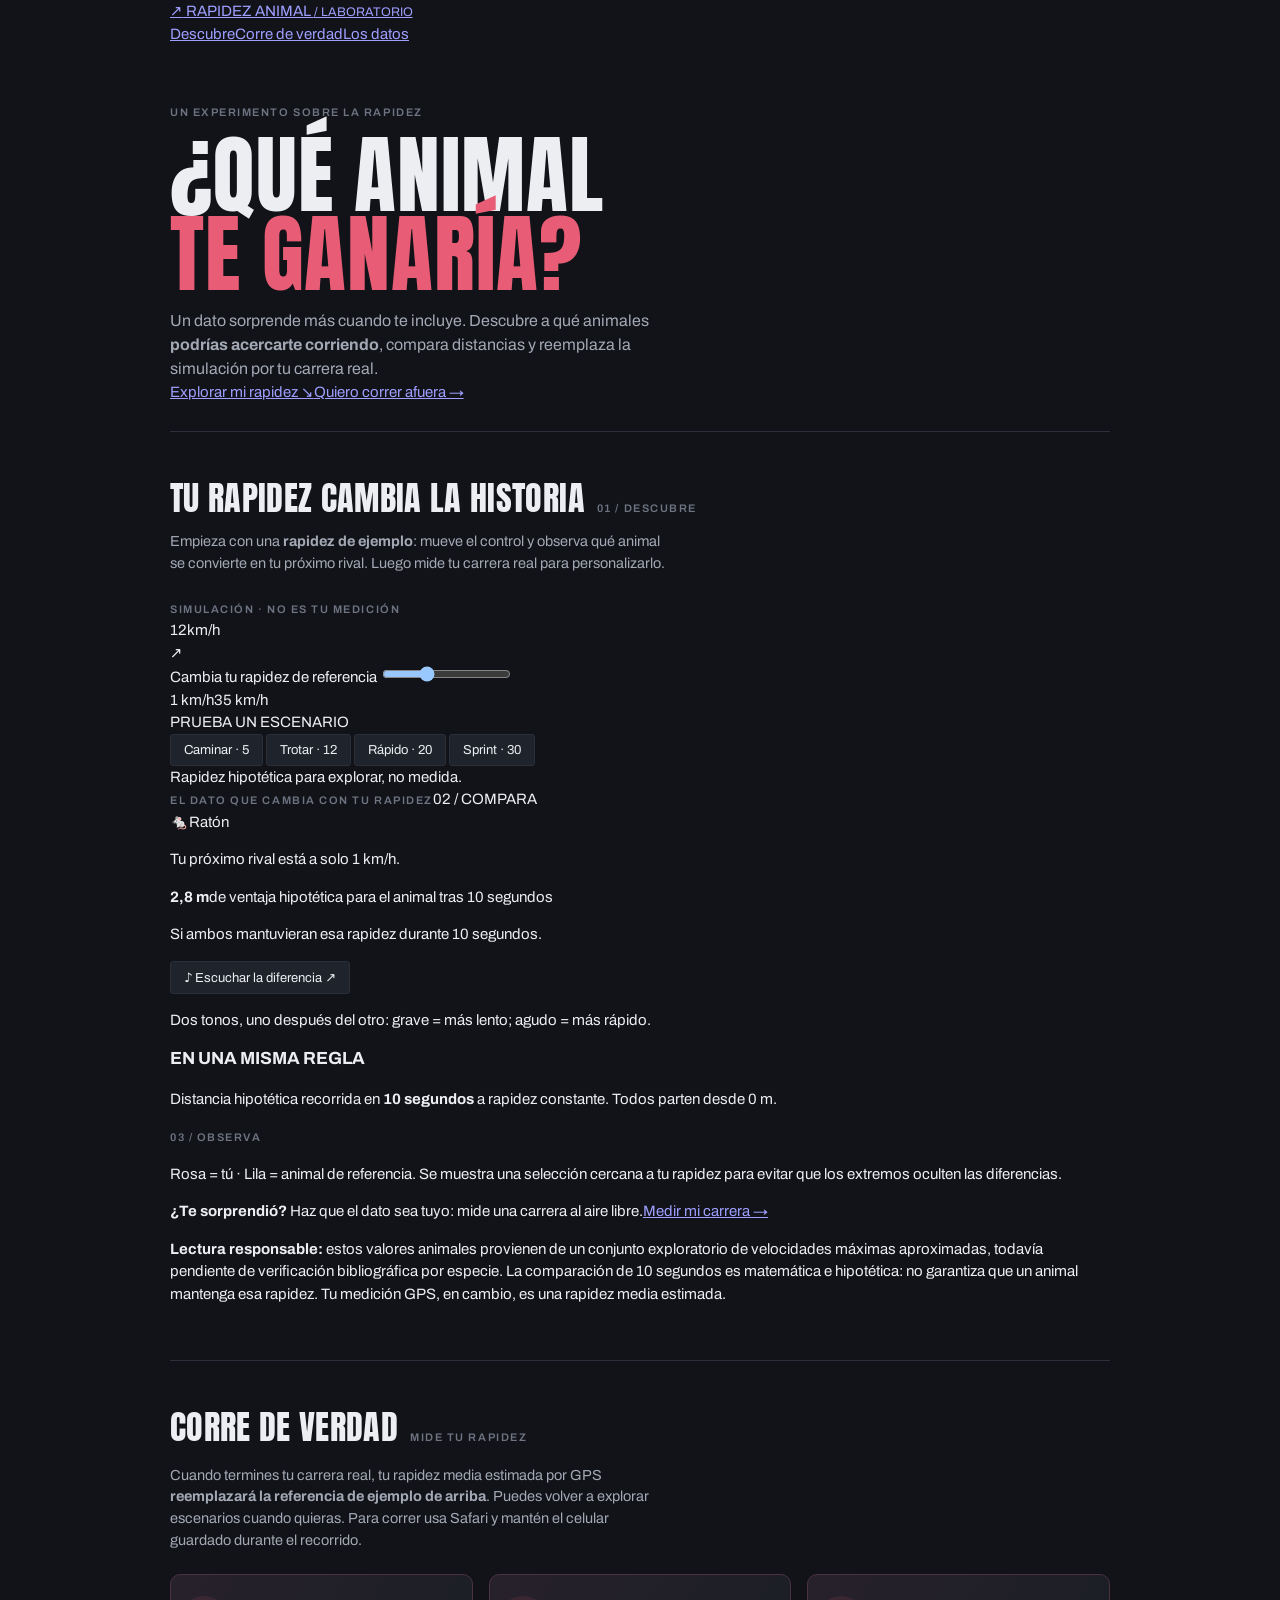
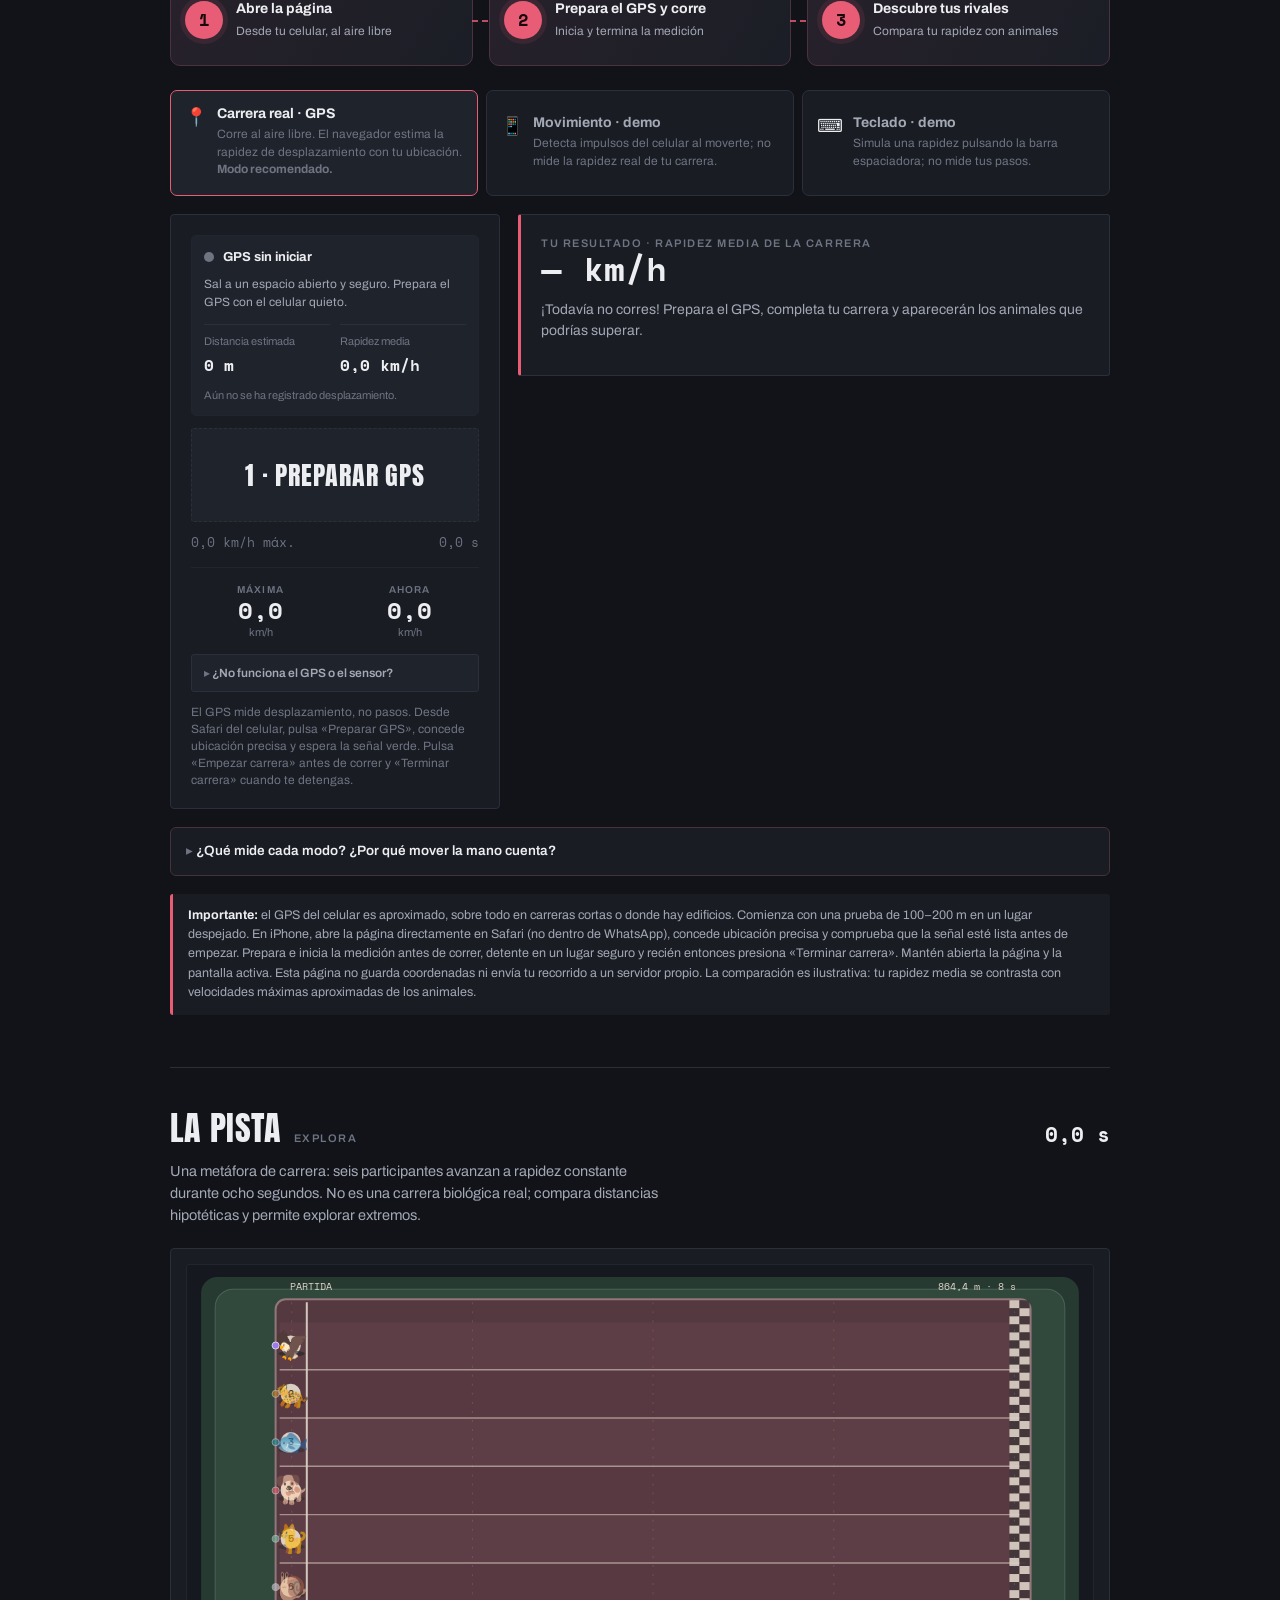
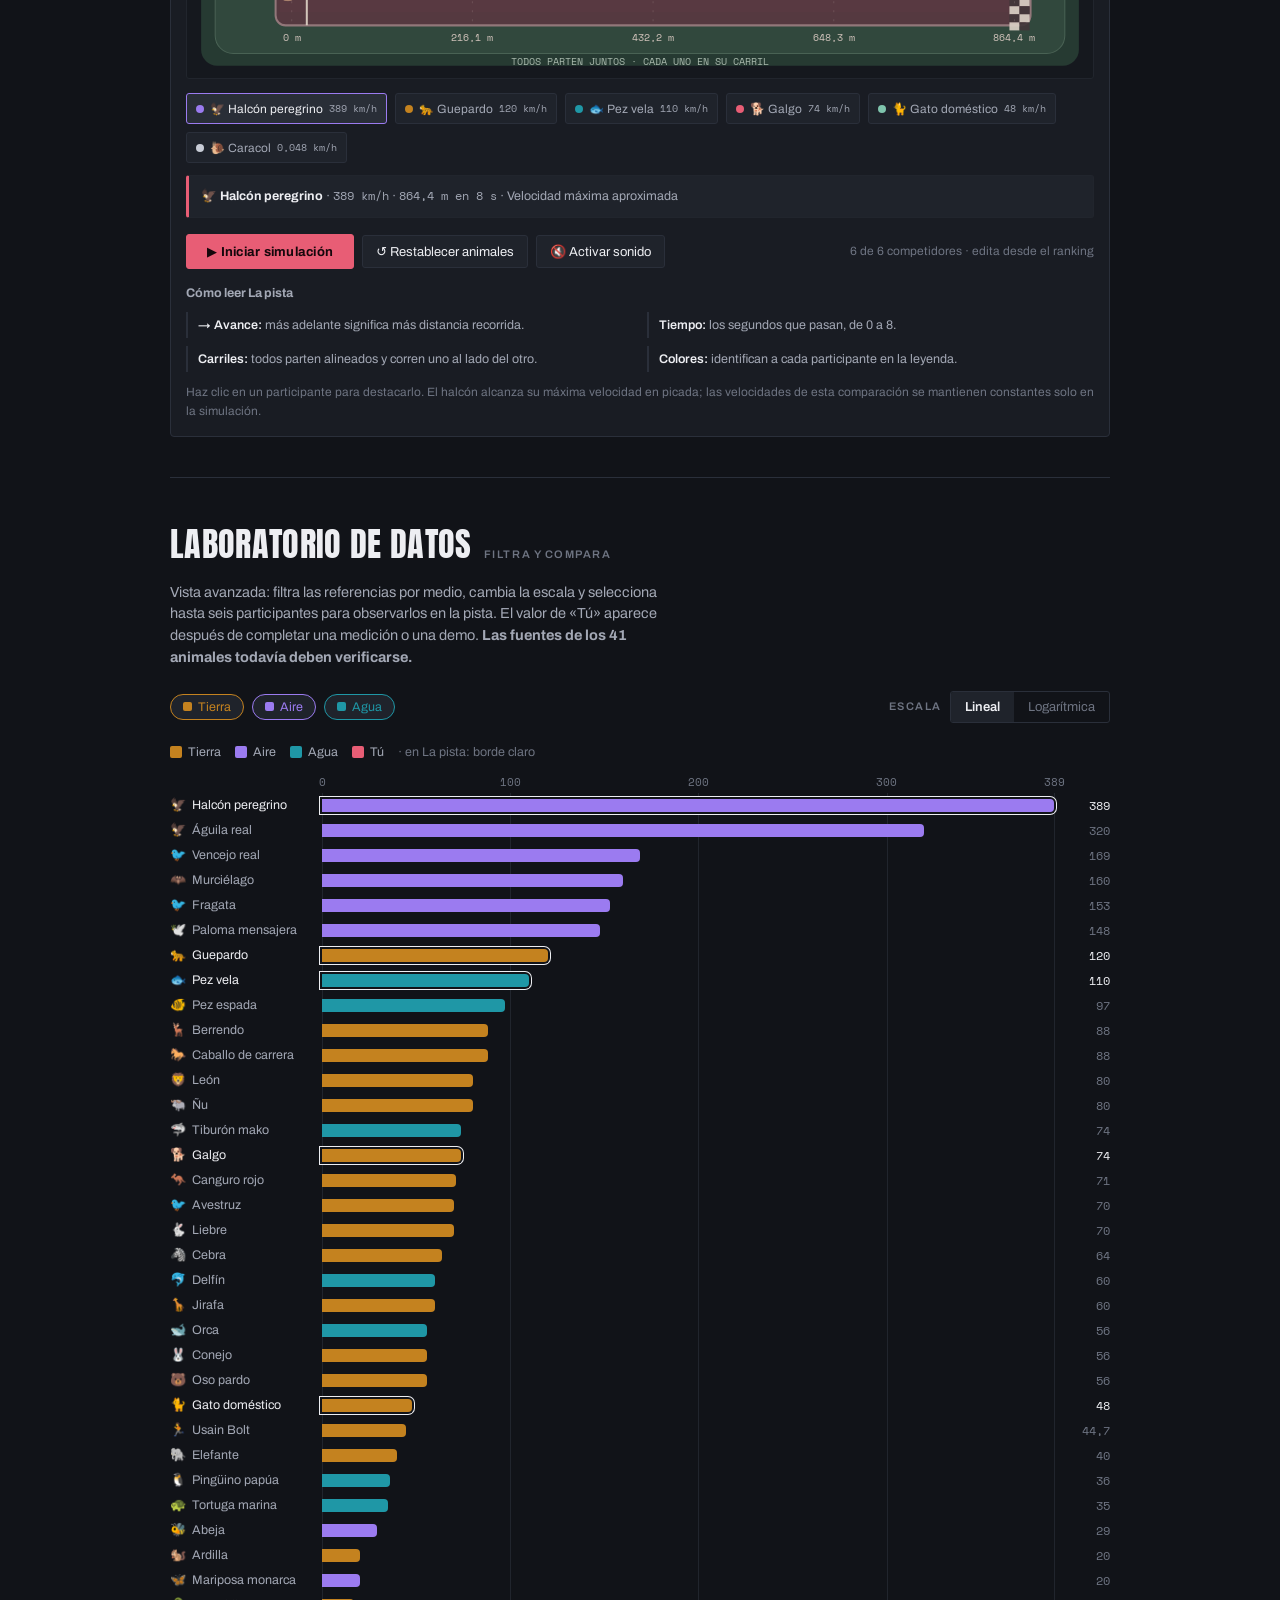
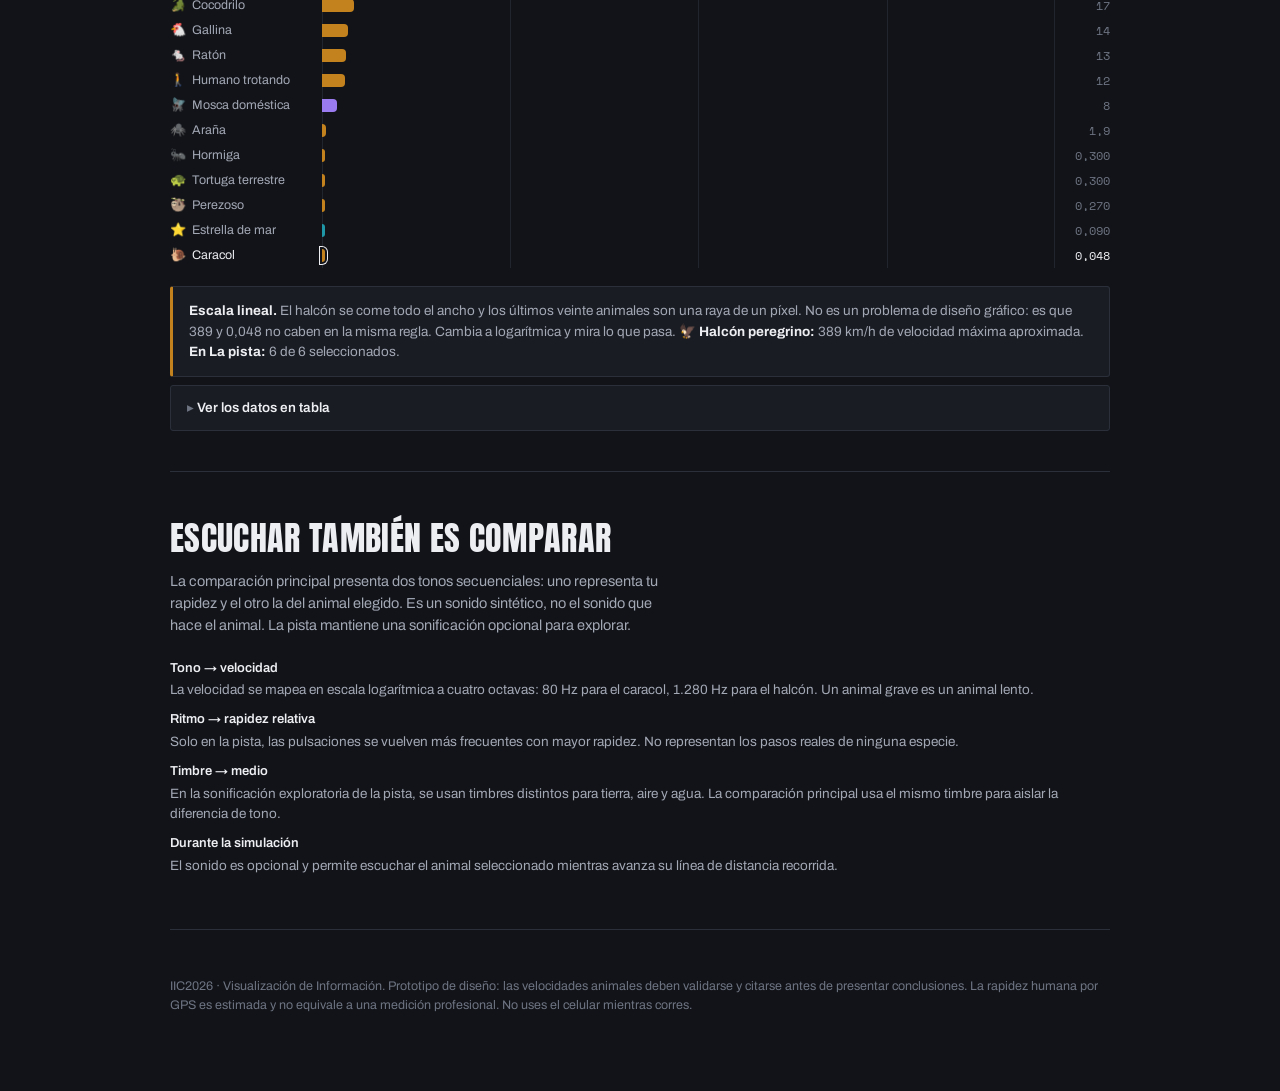
==== index.html @ 1cb49082 "Update greeting from 'Hello' to 'Goodbye'" ====
<!DOCTYPE html>

<html lang="es">
<head>
<meta charset="utf-8"/>
<meta content="width=device-width, initial-scale=1, viewport-fit=cover" name="viewport"/>
<title>¿A quién podrías superar? · Carrera animal</title>
<link href="https://fonts.googleapis.com" rel="preconnect"/>
<link crossorigin="" href="https://fonts.gstatic.com" rel="preconnect"/>
<link href="https://fonts.googleapis.com/css2?family=Anton&amp;family=Archivo:wght@400;500;600;700&amp;family=Space+Mono:wght@400;700&amp;display=swap" rel="stylesheet"/>
<link href="css/styles.css?v=3-20261013" rel="stylesheet"/>
</head>
<body>
<div class="wrap">
<nav aria-label="Navegación principal" class="top-nav">
<a class="brand" href="#inicio"><span aria-hidden="true">↗</span> RAPIDEZ ANIMAL <small>/ LABORATORIO</small></a>
<div class="top-links"><a href="#descubre">Descubre</a><a href="#carrera">Corre de verdad</a><a href="#datos">Los datos</a></div>
</nav>
<header class="hero" id="inicio">
<p class="eyebrow hero-kicker"><span aria-hidden="true" class="pulse-dot"></span> UN EXPERIMENTO SOBRE LA RAPIDEZ</p>
<h1 class="display">¿QUÉ ANIMAL<br/><em>TE GANARÍA?</em></h1>
<p class="lead">Un dato sorprende más cuando te incluye. Descubre a qué animales <strong>podrías acercarte corriendo</strong>, compara distancias y reemplaza la simulación por tu carrera real.</p>
<div class="hero-actions"><a class="hero-btn" href="#descubre">Explorar mi rapidez <span aria-hidden="true">↘</span></a><a class="hero-link" href="#carrera">Quiero correr afuera →</a></div>
</header>
<section aria-labelledby="discovery-title" class="discovery" id="descubre">
<div class="sec-head discovery-title-row"><h2 class="display" id="discovery-title">TU RAPIDEZ CAMBIA LA HISTORIA</h2><span class="eyebrow">01 / Descubre</span></div>
<p class="sec-note">Empieza con una <strong>rapidez de ejemplo</strong>: mueve el control y observa qué animal se convierte en tu próximo rival. Luego mide tu carrera real para personalizarlo.</p>
<div class="discovery-shell">
<div class="discovery-control">
<div class="speed-heading"><div><span class="eyebrow" id="speed-source">SIMULACIÓN · NO ES TU MEDICIÓN</span><div class="speed-value"><span id="explore-speed">12</span><span class="speed-unit">km/h</span></div></div><span aria-hidden="true" class="speed-symbol">↗</span></div>
<label class="control-caption" for="explore-slider">Cambia tu rapidez de referencia</label>
<input aria-describedby="slider-legend" id="explore-slider" max="35" min="1" step="0.5" type="range" value="12"/>
<div class="speed-range" id="slider-legend"><span>1 km/h</span><span>35 km/h</span></div>
<div class="preset-heading">PRUEBA UN ESCENARIO</div>
<div aria-label="Escenarios de rapidez" class="speed-presets" id="speed-presets">
<button data-speed="5" type="button">Caminar · 5</button>
<button aria-pressed="true" data-speed="12" type="button">Trotar · 12</button>
<button data-speed="20" type="button">Rápido · 20</button>
<button data-speed="30" type="button">Sprint · 30</button>
</div>
<div class="speed-context"><span class="marker-sim"></span><span id="speed-context-text">Rapidez hipotética para explorar, no medida.</span></div>
</div>
<div aria-atomic="true" aria-live="polite" class="insight">
<div class="insight-top"><span class="eyebrow">EL DATO QUE CAMBIA CON TU RAPIDEZ</span><span class="insight-no">02 / COMPARA</span></div>
<div class="insight-animal"><span aria-hidden="true" id="rival-emoji">🐁</span><span id="rival-name">Ratón</span></div>
<p class="insight-claim" id="rival-claim">Tu próximo rival está a solo 1 km/h.</p>
<div class="gap-stat"><strong id="rival-gap">2,8 m</strong><span id="gap-description">de ventaja hipotética para el animal tras 10 segundos</span></div>
<p class="insight-context" id="rival-context">Si ambos mantuvieran esa rapidez durante 10 segundos.</p>
<button aria-label="Escuchar comparación entre tu rapidez y el animal seleccionado" class="compare-sound" id="compare-sound" type="button"><span aria-hidden="true">♪</span> Escuchar la diferencia <span aria-hidden="true" class="compare-arrow">↗</span></button>
<p class="sound-caption" id="sound-caption" role="status">Dos tonos, uno después del otro: grave = más lento; agudo = más rápido.</p>
</div>
</div>
<div aria-labelledby="distance-title" class="distance-viz">
<div class="distance-viz-head"><div><h3 id="distance-title">EN UNA MISMA REGLA</h3><p>Distancia hipotética recorrida en <strong>10 segundos</strong> a rapidez constante. Todos parten desde 0 m.</p></div><span class="eyebrow">03 / OBSERVA</span></div>
<div aria-hidden="true" class="distance-axis" id="distance-axis"></div>
<div aria-label="Barras horizontales de distancias hipotéticas durante diez segundos para ti y animales de rapidez cercana" class="distance-rows" id="distance-rows" role="img"></div>
<p class="distance-note"><span aria-hidden="true" class="note-dot"></span> Rosa = tú · Lila = animal de referencia. Se muestra una selección cercana a tu rapidez para evitar que los extremos oculten las diferencias.</p>
</div>
<div class="discovery-foot"><span><strong>¿Te sorprendió?</strong> Haz que el dato sea tuyo: mide una carrera al aire libre.</span><a class="mini-cta" href="#carrera">Medir mi carrera →</a></div>
<p class="dataset-alert"><strong>Lectura responsable:</strong> estos valores animales provienen de un conjunto exploratorio de velocidades máximas aproximadas, todavía pendiente de verificación bibliográfica por especie. La comparación de 10 segundos es matemática e hipotética: no garantiza que un animal mantenga esa rapidez. Tu medición GPS, en cambio, es una rapidez media estimada.</p>
</section>

<section class="run-section" id="carrera">
<div class="sec-head"><h2 class="display">Corre de verdad</h2><p class="eyebrow">Mide tu rapidez</p></div>
<p class="sec-note">Cuando termines tu carrera real, tu rapidez media estimada por GPS <strong>reemplazará la referencia de ejemplo de arriba</strong>. Puedes volver a explorar escenarios cuando quieras. Para correr usa Safari y mantén el celular guardado durante el recorrido.</p>
<div aria-label="Cómo participar" class="race-steps">
<div class="race-step"><span class="race-step-n">1</span><div><strong>Abre la página</strong><small>Desde tu celular, al aire libre</small></div></div>
<div class="race-step"><span class="race-step-n">2</span><div><strong>Prepara el GPS y corre</strong><small>Inicia y termina la medición</small></div></div>
<div class="race-step"><span class="race-step-n">3</span><div><strong>Descubre tus rivales</strong><small>Compara tu rapidez con animales</small></div></div>
</div>
<div class="modes" id="modes">
<button aria-pressed="true" class="mode" data-mode="gps">
<span class="mi">📍</span><span class="mt">Carrera real · GPS</span>
<span class="md">Corre al aire libre. El navegador estima la rapidez de desplazamiento con tu ubicación. <b>Modo recomendado.</b></span>
</button>
<button aria-pressed="false" class="mode" data-mode="motion">
<span class="mi">📱</span><span class="mt">Movimiento · demo</span>
<span class="md">Detecta impulsos del celular al moverte; no mide la rapidez real de tu carrera.</span>
</button>
<button aria-pressed="false" class="mode" data-mode="tap">
<span class="mi">⌨️</span><span class="mt">Teclado · demo</span>
<span class="md">Simula una rapidez pulsando la barra espaciadora; no mide tus pasos.</span>
</button>
</div>
<div class="duel">
<div class="tapbox">
<div class="gps-panel" id="gpsPanel">
<p class="gps-tag"><span class="gps-light" id="gpsLight"></span><strong id="gpsSignal">GPS sin iniciar</strong></p>
<p class="gps-guidance" id="gpsHint">En un lugar abierto y seguro, prepara la señal antes de empezar a correr.</p>
<div class="gps-metrics">
<div><span>Distancia estimada</span><strong class="mono" id="gpsDistance">0 m</strong></div>
<div><span>Rapidez media</span><strong class="mono" id="gpsAverage">0,0 km/h</strong></div>
</div>
<p class="gps-count" id="gpsCount">Lecturas válidas: 0 · Aún no se ha registrado desplazamiento.</p>
<button class="gps-cancel" hidden="" id="gpsCancel" type="button">Cancelar preparación</button>
</div>
<button class="tapbtn" id="tap">Preparar GPS</button>
<div class="tapmeta"><span id="tapCount">— pasos</span><span id="tapTime">10,0 s</span></div>
<div class="live-read" id="liveRead">
<div><span class="lk" id="lkA">Cadencia</span><span class="lv mono" id="lvA">0,0</span><span class="lu" id="luA">pasos/s</span></div>
<div><span class="lk" id="lkB">Ahora</span><span class="lv mono" id="lvB">0,0</span><span class="lu" id="luB">km/h</span></div>
</div>
<label class="stride" for="stride" id="strideWrap">
<span>Zancada supuesta: <b class="mono" id="strideVal">0,90</b> m</span>
<input id="stride" max="2.6" min="0.4" step="0.05" type="range" value="0.9"/>
</label>
<details class="diag"><summary>¿No funciona el GPS o el sensor?</summary>
<div class="body">
<button id="diagRun" style="width:100%">Revisar este aparato</button>
<ul id="diagList"></ul>
<div class="fix" hidden="" id="diagFix"></div>
</div>
</details>
<p aria-live="polite" class="status" id="status" role="status">Para tu carrera real usa el GPS desde un celular al aire libre.</p>
</div>
<div class="verdict" id="verdict">
<div class="eyebrow">Tu resultado · rapidez media de la carrera</div>
<div class="big" id="myspeed">— km/h</div>
<p class="beat" id="beatmsg">¡Todavía no corres! Prepara el GPS, completa tu carrera y aparecerán los animales que podrías superar.</p>
<div class="result-rival" hidden="" id="result-rival"></div>
<ul id="beatlist"></ul>
</div>
</div>
<details class="mode-explainer">
<summary>¿Qué mide cada modo? ¿Por qué mover la mano cuenta?</summary>
<div class="mode-explainer-body">
<p><b>📍 Carrera real · GPS:</b> estima la distancia recorrida mediante la ubicación del celular y calcula tu rapidez media. No cuenta pasos.</p>
<p><b>📱 Movimiento · demo:</b> el acelerómetro detecta impulsos o sacudidas. Al mover la mano puede contar un movimiento aunque no hayas dado un paso. Multiplica movimientos por segundo × una zancada <em>supuesta</em> × 3,6. Es una simulación, no tu velocidad real.</p>
<p><b>⌨️ Teclado · demo:</b> cuenta pulsaciones para simular el funcionamiento desde el computador.</p>
</div>
</details>
<p class="race-disclaimer"><strong>Importante:</strong> el GPS del celular es aproximado, sobre todo en carreras cortas o donde hay edificios. Comienza con una prueba de 100–200 m en un lugar despejado. En iPhone, abre la página directamente en Safari (no dentro de WhatsApp), concede ubicación precisa y comprueba que la señal esté lista antes de empezar. Prepara e inicia la medición antes de correr, detente en un lugar seguro y recién entonces presiona «Terminar carrera». Mantén abierta la página y la pantalla activa. Esta página no guarda coordenadas ni envía tu recorrido a un servidor propio. La comparación es ilustrativa: tu rapidez media se contrasta con velocidades máximas aproximadas de los animales.</p>
</section><section aria-labelledby="intro-title" class="intro-section" id="pista">
<div class="sec-head"><h2 class="display" id="intro-title">La pista</h2><span class="eyebrow">Explora</span><span class="intro-time mono" id="intro-time">0,0 s</span></div>
<p class="sec-note">Una metáfora de carrera: seis participantes avanzan a rapidez constante durante ocho segundos. No es una carrera biológica real; compara distancias hipotéticas y permite explorar extremos.</p>
<div class="intro-viz">
<div class="intro-chart-shell">
<svg aria-label="Pista de atletismo interactiva con hasta seis competidores corriendo en carriles paralelos durante ocho segundos" id="intro-svg" role="img" viewbox="0 0 900 410"></svg>
</div>
<div aria-label="Competidores representados" class="intro-legend" id="intro-legend"></div>
<div aria-live="polite" class="intro-selected" id="intro-selected"></div>
<div class="controls intro-actions">
<button class="btn-go" id="intro-replay">▶ Iniciar simulación</button>
<button id="intro-reset">↺ Restablecer animales</button>
<button aria-pressed="false" id="intro-sound">🔇 Activar sonido</button>
<span class="intro-status" id="intro-status" role="status">6 de 6 competidores</span>
</div>
<div aria-live="polite" class="intro-winner" hidden="" id="intro-winner"></div>
<div class="intro-explain">
<strong>Cómo leer La pista</strong>
<div class="intro-key"><span><b>→ Avance:</b> más adelante significa más distancia recorrida.</span><span><b>Tiempo:</b> los segundos que pasan, de 0 a 8.</span><span><b>Carriles:</b> todos parten alineados y corren uno al lado del otro.</span><span><b>Colores:</b> identifican a cada participante en la leyenda.</span></div>
<p>Haz clic en un participante para destacarlo. El halcón alcanza su máxima velocidad en picada; las velocidades de esta comparación se mantienen constantes solo en la simulación.</p>
</div>
</div>
</section>
<section class="ranking-section" id="datos">
<div class="sec-head"><h2 class="display">Laboratorio de datos</h2><p class="eyebrow">Filtra y compara</p></div>
<p class="sec-note">Vista avanzada: filtra las referencias por medio, cambia la escala y selecciona hasta seis participantes para observarlos en la pista. El valor de «Tú» aparece después de completar una medición o una demo. <strong>Las fuentes de los 41 animales todavía deben verificarse.</strong></p>
<div class="controls" id="filters">
<button aria-pressed="true" class="chip" data-medio="tierra" style="color:var(--tierra)"><span class="dot"></span>Tierra</button>
<button aria-pressed="true" class="chip" data-medio="aire" style="color:var(--aire)"><span class="dot"></span>Aire</button>
<button aria-pressed="true" class="chip" data-medio="agua" style="color:var(--agua)"><span class="dot"></span>Agua</button>
<span class="spacer"></span>
<span class="eyebrow">Escala</span>
<div class="seg" id="scale">
<button aria-pressed="true" data-scale="lin">Lineal</button>
<button aria-pressed="false" data-scale="log">Logarítmica</button>
</div>
</div>
<div class="legend">
<span><i style="background:var(--tierra)"></i> Tierra</span>
<span><i style="background:var(--aire)"></i> Aire</span>
<span><i style="background:var(--agua)"></i> Agua</span>
<span><i style="background:var(--tu)"></i> Tú</span>
<span style="color:var(--ink-3)">· en La pista: borde claro</span>
</div>
<div class="axis" id="axis"></div>
<div class="bars" id="bars"><div class="grid" id="grid"></div></div>
<p class="empty" hidden="" id="empty">No queda ningún animal con esos filtros.</p>
<div class="callout" id="callout"><b>Escala lineal.</b> El halcón se come todo el ancho y los últimos veinte animales son una raya de un píxel. No es un problema de diseño gráfico: es que 389 y 0,048 no caben en la misma regla. Cambia a logarítmica y mira lo que pasa.</div>
<details>
<summary>Ver los datos en tabla</summary>
<div class="tablewrap">
<table>
<thead><tr><th>Animal</th><th>Medio</th><th>Clase</th><th style="text-align:right">km/h</th><th style="text-align:right">m/s</th><th style="text-align:right">m / 10 s*</th></tr></thead>
<tbody id="tbody"></tbody>
</table>
</div>
</details>
</section>
<section>
<div class="sec-head"><h2 class="display">Escuchar también es comparar</h2></div>
<p class="sec-note">La comparación principal presenta dos tonos secuenciales: uno representa tu rapidez y el otro la del animal elegido. Es un sonido sintético, no el sonido que hace el animal. La pista mantiene una sonificación opcional para explorar.</p>
<dl class="map">
<dt>Tono → velocidad</dt>
<dd>La velocidad se mapea en escala logarítmica a cuatro octavas: 80 Hz para el caracol, 1.280 Hz para el halcón. Un animal grave es un animal lento.</dd>
<dt>Ritmo → rapidez relativa</dt>
<dd>Solo en la pista, las pulsaciones se vuelven más frecuentes con mayor rapidez. No representan los pasos reales de ninguna especie.</dd>
<dt>Timbre → medio</dt>
<dd>En la sonificación exploratoria de la pista, se usan timbres distintos para tierra, aire y agua. La comparación principal usa el mismo timbre para aislar la diferencia de tono.</dd>
<dt>Durante la simulación</dt>
<dd>El sonido es opcional y permite escuchar el animal seleccionado mientras avanza su línea de distancia recorrida.</dd>
</dl>
</section><footer>
<p>IIC2026 · Visualización de Información. Prototipo de diseño: las velocidades animales deben validarse y citarse antes de presentar conclusiones. La rapidez humana por GPS es estimada y no equivale a una medición profesional. No uses el celular mientras corres.</p>
</footer>
</div>
<script defer="" src="js/velocidad.js?v=3-20261013"></script>
</body>
</html>
---- css/styles.css ----
:root{
    --ground:#111318;
    --surface:#191c23;
    --surface-2:#1f232b;
    --line:#2a2f3a;
    --line-soft:#21252d;
    --ink:#edeef2;
    --ink-2:#a3a8b5;
    --ink-3:#6e7482;
    --tierra:#c4821f;
    --aire:#9b7bf0;
    --agua:#1f97a6;
    --tu:#e85d75;
    --track:#15181e;
    color-scheme:dark;
  }
  *{box-sizing:border-box}
  body{
    margin:0;
    background:var(--ground);
    color:var(--ink);
    font-family:"Archivo",system-ui,-apple-system,"Segoe UI",sans-serif;
    font-size:15px;
    line-height:1.5;
    -webkit-font-smoothing:antialiased;
  }
  .wrap{max-width:980px;margin:0 auto;padding-inline:20px;padding-block:0 64px}
  h1,h2,h3{margin:0;text-wrap:balance}
  .display{font-family:"Anton",Impact,"Arial Narrow",sans-serif;font-weight:400;letter-spacing:.01em;text-transform:uppercase}
  .mono{font-family:"Space Mono",ui-monospace,Menlo,monospace;font-variant-numeric:tabular-nums}
  .eyebrow{font-size:11px;letter-spacing:.14em;text-transform:uppercase;color:var(--ink-3);font-weight:600}

  /* ---------- hero ---------- */
  .hero{padding-block:48px 28px;border-bottom:1px solid var(--line)}
  .hero h1{font-size:clamp(42px,9vw,86px);line-height:.92;margin-block:14px 0}
  .hero h1 em{font-style:normal;color:var(--tu)}
  .lead{color:var(--ink-2);max-width:56ch;margin-block:16px 0;font-size:16px}
  .stats{display:flex;flex-wrap:wrap;gap:10px;margin-top:26px}
  .stat{flex:1 1 150px;background:var(--surface);border:1px solid var(--line-soft);border-radius:3px;padding:12px 14px}
  .stat .k{font-size:10px;letter-spacing:.12em;text-transform:uppercase;color:var(--ink-3);font-weight:600}
  .stat .v{font-family:"Space Mono",monospace;font-variant-numeric:tabular-nums;font-size:21px;font-weight:700;margin-top:4px;line-height:1.1}
  .stat .u{font-size:12px;color:var(--ink-2);margin-top:2px}

  section{padding-block:40px;border-bottom:1px solid var(--line)}
  section:last-of-type{border-bottom:0}
  .sec-head{display:flex;align-items:baseline;gap:12px;flex-wrap:wrap;margin-bottom:6px}
  .sec-head h2{font-size:clamp(24px,4.4vw,34px)}
  .sec-note{color:var(--ink-2);max-width:62ch;margin-block:8px 22px;font-size:14.5px}

  /* ---------- controls ---------- */
  .controls{display:flex;flex-wrap:wrap;gap:8px;align-items:center;margin-bottom:20px}
  button,select{font-family:inherit;font-size:13px;color:var(--ink);background:var(--surface-2);border:1px solid var(--line);border-radius:3px;padding:8px 13px;cursor:pointer}
  button:hover,select:hover{border-color:var(--ink-3)}
  button:focus-visible,select:focus-visible,.chip:focus-visible,.row:focus-visible{outline:2px solid var(--tu);outline-offset:2px}
  .btn-go{background:var(--tu);border-color:var(--tu);color:#15070b;font-weight:700;padding:9px 20px;letter-spacing:.02em}
  .btn-go:hover{filter:brightness(1.1)}
  .btn-go[disabled]{opacity:.45;cursor:default;filter:none}
  .chip{font-family:inherit;font-size:12.5px;background:transparent;border:1px solid var(--line);color:var(--ink-2);border-radius:99px;padding:5px 12px;cursor:pointer;display:inline-flex;align-items:center;gap:6px}
  .chip .dot{width:9px;height:9px;border-radius:2px;background:currentColor;flex:none}
  .chip[aria-pressed="true"]{color:var(--ink);border-color:currentColor;background:var(--surface-2)}
  .seg{display:inline-flex;border:1px solid var(--line);border-radius:3px;overflow:hidden}
  .seg button{border:0;border-radius:0;background:transparent;padding:8px 14px;color:var(--ink-3)}
  .seg button[aria-pressed="true"]{background:var(--surface-2);color:var(--ink);font-weight:600}
  .spacer{flex:1 1 auto}

  /* ---------- pista ---------- */
  .lanes{background:var(--track);border:1px solid var(--line-soft);border-radius:4px;padding:10px 26px 12px 12px;position:relative;overflow:hidden}
  .finish{position:absolute;top:0;bottom:0;right:7px;width:5px;background:repeating-linear-gradient(0deg,var(--ink-3) 0 6px,transparent 6px 12px);opacity:.5}
  .lane{display:grid;grid-template-columns:minmax(0,1fr);gap:2px;padding-block:7px;border-bottom:1px dashed var(--line-soft)}
  .lane:last-child{border-bottom:0}
  .lane-top{display:flex;align-items:baseline;gap:8px;font-size:12.5px;color:var(--ink-2);min-width:0}
  .lane-name{color:var(--ink);font-weight:600;white-space:nowrap;overflow:hidden;text-overflow:ellipsis}
  .lane-time{margin-left:auto;font-family:"Space Mono",monospace;font-variant-numeric:tabular-nums;font-size:12px;color:var(--ink-3);white-space:nowrap}
  .lane-track{position:relative;height:26px}
  .lane-rule{position:absolute;left:0;right:0;top:50%;height:1px;background:var(--line-soft)}
  .runner{position:absolute;top:50%;left:0;transform:translate(0,-50%);font-size:20px;line-height:1;will-change:transform;filter:drop-shadow(0 0 6px rgba(0,0,0,.6))}
  .clockbar{display:flex;align-items:baseline;gap:10px;flex-wrap:wrap;margin-top:14px}
  .clockbar .lbl{font-size:11px;letter-spacing:.12em;text-transform:uppercase;color:var(--ink-3);font-weight:600}
  .clockbar .val{font-family:"Space Mono",monospace;font-variant-numeric:tabular-nums;font-size:26px;font-weight:700}
  .hint{font-size:13px;color:var(--ink-3);margin-top:12px}

  /* ---------- tu turno ---------- */
  .duel{display:grid;grid-template-columns:1fr;gap:18px}
  @media(min-width:680px){.duel{grid-template-columns:minmax(0,260px) minmax(0,1fr);align-items:start}}
  .modes{display:grid;grid-template-columns:1fr;gap:8px;margin-bottom:18px}
  @media(min-width:680px){.modes{grid-template-columns:repeat(3,minmax(0,1fr))}}
  .mode{display:grid;grid-template-columns:auto 1fr;grid-template-rows:auto auto;gap:2px 10px;text-align:left;padding:12px 14px;background:var(--surface);border:1px solid var(--line);border-radius:3px;align-items:center}
  .mode .mi{font-size:18px;grid-row:span 2;align-self:start}
  .mode .mt{font-weight:700;font-size:14px;color:var(--ink-2)}
  .mode .md{font-size:12px;color:var(--ink-3);line-height:1.35}
  .mode[aria-pressed="true"]{border-color:var(--tu);background:var(--surface-2)}
  .mode[aria-pressed="true"] .mt{color:var(--ink)}
  .tapbox{background:var(--surface);border:1px solid var(--line);border-radius:4px;padding:18px;text-align:center}
  .live-read{display:grid;grid-template-columns:1fr 1fr;gap:10px;margin-top:14px;padding-top:14px;border-top:1px solid var(--line-soft)}
  .live-read>div{display:flex;flex-direction:column;gap:1px}
  .live-read .lk{font-size:10px;letter-spacing:.11em;text-transform:uppercase;color:var(--ink-3);font-weight:600}
  .live-read .lv{font-size:24px;font-weight:700;line-height:1.05}
  .live-read .lu{font-size:11px;color:var(--ink-3)}
  .stride{display:block;margin-top:14px;font-size:12px;color:var(--ink-3);text-align:left}
  .stride b{color:var(--ink-2)}
  .stride input{width:100%;margin-top:6px;accent-color:var(--tu)}
  .status{font-size:12px;line-height:1.4;color:var(--ink-3);margin:12px 0 0;text-align:left;min-height:1em}
  .status.warn{color:var(--tierra)}
  .diag{margin-top:14px;text-align:left;background:var(--surface-2)}
  .diag summary{font-size:12px;padding:9px 12px;font-weight:600;color:var(--ink-2)}
  .diag .body{padding:0 12px 12px}
  .diag ul{list-style:none;margin:10px 0 0;padding:0;font-size:12px}
  .diag li{display:grid;grid-template-columns:18px 1fr;gap:6px;padding-block:4px;border-top:1px solid var(--line-soft);align-items:start}
  .diag li:first-child{border-top:0}
  .diag .k{color:var(--ink-2)}
  .diag .v{color:var(--ink-3);font-family:"Space Mono",monospace;font-size:11px;display:block}
  .diag .fix{margin-top:10px;font-size:12px;line-height:1.45;color:var(--ink);background:var(--surface);border-left:2px solid var(--tu);padding:9px 11px}
  .status code{font-family:"Space Mono",monospace;font-size:11px;background:var(--surface-2);padding:1px 4px;border-radius:2px}
  .tapbtn{width:100%;padding:26px 12px;font-family:"Anton",Impact,sans-serif;font-size:26px;letter-spacing:.03em;text-transform:uppercase;background:var(--surface-2);border:1px dashed var(--line);color:var(--ink);border-radius:3px;touch-action:manipulation;user-select:none}
  .tapbtn.live{background:var(--tu);color:#15070b;border-style:solid;border-color:var(--tu)}
  .tapmeta{display:flex;justify-content:space-between;gap:10px;margin-top:12px;font-family:"Space Mono",monospace;font-variant-numeric:tabular-nums;font-size:12.5px;color:var(--ink-3)}
  .verdict{background:var(--surface);border:1px solid var(--line);border-left:3px solid var(--tu);border-radius:3px;padding:18px}
  .verdict .big{font-family:"Space Mono",monospace;font-variant-numeric:tabular-nums;font-size:34px;font-weight:700;line-height:1.05}
  .verdict .beat{margin-top:12px;font-size:14px;color:var(--ink-2)}
  .verdict ul{margin:10px 0 0;padding-left:18px;font-size:13.5px;color:var(--ink-2)}
  .verdict li{margin-block:3px}

  /* ---------- ranking ---------- */
  .legend{display:flex;flex-wrap:wrap;gap:14px;font-size:12.5px;color:var(--ink-2);margin-bottom:14px}
  .legend span{display:inline-flex;align-items:center;gap:6px}
  .legend i{width:12px;height:12px;border-radius:2px;display:inline-block}
  .axis{display:grid;position:relative;height:18px;margin-left:var(--namecol);font-size:10.5px;color:var(--ink-3);font-family:"Space Mono",monospace}
  .tick{position:absolute;top:0;transform:translateX(-50%);white-space:nowrap}
  .bars{--namecol:152px;position:relative}
  @media(max-width:560px){.bars{--namecol:112px}}
  .grid{position:absolute;left:var(--namecol);right:56px;top:0;bottom:0;pointer-events:none}
  .gline{position:absolute;top:0;bottom:0;width:1px;background:var(--line-soft)}
  .row{display:grid;grid-template-columns:var(--namecol) minmax(0,1fr) 56px;align-items:center;gap:0;height:25px;position:relative;cursor:pointer;background:none;border:0;padding:0;width:100%;text-align:left;font:inherit;color:inherit}
  .row:hover .nm,.row.on .nm{color:var(--ink)}
  .row:hover .vl,.row.on .vl{color:var(--ink)}
  .nm{font-size:12.5px;color:var(--ink-2);white-space:nowrap;overflow:hidden;text-overflow:ellipsis;padding-right:10px;display:flex;align-items:center;gap:6px}
  .nm .em{font-size:13px;flex:none}
  .plot{position:relative;height:13px}
  .fill{position:absolute;left:0;top:0;height:100%;border-radius:0 4px 4px 0;min-width:3px;transition:width .35s cubic-bezier(.2,.7,.3,1)}
  .row.on .fill{box-shadow:0 0 0 2px var(--ground),0 0 0 3px var(--ink)}
  .vl{font-family:"Space Mono",monospace;font-variant-numeric:tabular-nums;font-size:11.5px;color:var(--ink-3);text-align:right;padding-left:8px}
  .callout{margin-top:18px;background:var(--surface);border:1px solid var(--line);border-left:3px solid var(--tierra);border-radius:3px;padding:14px 16px;font-size:13.5px;color:var(--ink-2)}
  .callout b{color:var(--ink)}
  .empty{color:var(--ink-3);font-size:13.5px;padding:20px 0}

  /* ---------- tabla + notas ---------- */
  details{border:1px solid var(--line);border-radius:3px;background:var(--surface);margin-top:8px}
  summary{cursor:pointer;padding:12px 16px;font-size:13.5px;font-weight:600;list-style:none}
  summary::-webkit-details-marker{display:none}
  summary::before{content:"▸ ";color:var(--ink-3)}
  details[open] summary::before{content:"▾ "}
  .tablewrap{overflow-x:auto;padding:0 16px 16px}
  table{border-collapse:collapse;width:100%;font-size:12.5px;min-width:440px}
  th,td{text-align:left;padding:6px 10px 6px 0;border-bottom:1px solid var(--line-soft);white-space:nowrap}
  th{color:var(--ink-3);font-size:10.5px;letter-spacing:.1em;text-transform:uppercase;font-weight:600}
  td.n{font-family:"Space Mono",monospace;font-variant-numeric:tabular-nums;text-align:right;padding-right:16px}

  .steps{display:grid;gap:12px;margin-top:6px;counter-reset:s}
  @media(min-width:760px){.steps{grid-template-columns:repeat(2,minmax(0,1fr))}}
  .step{background:var(--surface);border:1px solid var(--line-soft);border-radius:3px;padding:14px 16px;position:relative}
  .step .n{font-family:"Space Mono",monospace;font-size:11px;color:var(--tu);font-weight:700;letter-spacing:.1em}
  .step h3{font-size:15px;margin-top:6px}
  .step p{margin:6px 0 0;font-size:13.5px;color:var(--ink-2)}
  .map{margin-top:8px;font-size:13.5px;color:var(--ink-2)}
  .map dt{font-weight:600;color:var(--ink);margin-top:10px;font-size:13px}
  .map dd{margin:2px 0 0}
  footer{padding-block:34px 0;font-size:12.5px;color:var(--ink-3);border-top:1px solid var(--line)}
  footer a{color:var(--ink-2)}

  @media (prefers-reduced-motion:reduce){
    .fill{transition:none}
  }

:root{padding-top:env(safe-area-inset-top,0px);padding-bottom:env(safe-area-inset-bottom,0px)}
  img{max-width:100%} [hidden]{display:none!important}

.intro-section{padding-top:34px}
.intro-section .sec-head{align-items:baseline}
.intro-time{margin-left:auto;font-size:21px;font-weight:700;color:var(--ink);white-space:nowrap}
.intro-viz{background:var(--surface);border:1px solid var(--line);border-radius:4px;padding:15px}
.intro-chart-shell{background:var(--track);border:1px solid var(--line-soft);border-radius:3px;overflow-x:auto}
#intro-svg{display:block;width:100%;min-width:540px;height:auto}
.intro-legend{display:flex;flex-wrap:wrap;gap:8px;margin-top:14px}
.intro-chip{display:inline-flex;align-items:center;gap:6px;font-size:12px;border:1px solid var(--line);border-radius:3px;background:var(--surface-2);color:var(--ink-2);padding:7px 9px}
.intro-chip[data-active="true"]{border-color:var(--intro-color);color:var(--ink);background:#292e37}
.intro-chip-dot{width:8px;height:8px;flex:none;border-radius:50%;background:var(--intro-color)}
.intro-chip strong{font-family:"Space Mono",monospace;font-size:10px;font-weight:400;color:var(--ink-2)}
.intro-actions{margin:16px 0 0}
.intro-explain{color:var(--ink-3);font-size:12.5px;line-height:1.6;margin:14px 0 0;max-width:80ch}
.intro-explain strong{color:var(--ink-2)}
.intro-status{color:var(--ink-3);font-size:12px;margin-left:auto}
@media(max-width:560px){.intro-viz{padding:10px}.intro-time{font-size:17px}.intro-chip{font-size:11px}.intro-chip strong{font-size:9px}.intro-status{width:100%;margin-left:0}}

.intro-selected{margin-top:12px;padding:10px 12px;background:var(--surface-2);border:1px solid var(--line-soft);border-left:3px solid var(--tu);border-radius:3px;font-size:12.5px;color:var(--ink-2);line-height:1.65}
.intro-selected strong{color:var(--ink);font-weight:700}
.intro-selected .mono{font-size:12px}
.intro-winner{background:var(--surface-2);border:1px solid var(--line);border-left:3px solid var(--tierra);border-radius:3px;padding:12px 15px;margin-top:14px;font-size:13.5px;color:var(--ink-2)}
.intro-winner strong{color:var(--ink)}
.intro-winner .mono{color:var(--ink)}
.intro-explain{max-width:none}
.intro-explain>.intro-key{display:grid;grid-template-columns:repeat(2,minmax(0,1fr));gap:8px 14px;margin-top:9px}
.intro-key>span{display:block;border-left:2px solid var(--line);padding:3px 10px;color:var(--ink-2)}
.intro-key b{color:var(--ink);font-weight:600}
.intro-explain p{font-size:12px;color:var(--ink-3);margin:11px 0 0}
.result-rival{margin-top:14px;padding:11px 13px;background:var(--surface-2);border:1px solid var(--line-soft);font-size:13px;line-height:1.6;color:var(--ink-2)}
.result-rival strong{color:var(--ink)}
.row.on .nm{color:var(--ink)}
.row.on .vl{color:var(--ink)}
@media(max-width:560px){.intro-explain>.intro-key{grid-template-columns:1fr}.intro-selected{font-size:12px}.intro-actions .intro-status{width:100%}}

/* ---------- Carrera real con GPS ---------- */
.race-steps{display:grid;grid-template-columns:repeat(3,minmax(0,1fr));gap:8px;margin-bottom:18px}
.gps-panel{border:1px solid var(--line-soft);border-radius:5px;background:var(--surface-2);padding:12px;margin-bottom:12px;text-align:left}
.gps-tag{display:flex;gap:9px;align-items:center;margin:0;font-size:13px}
.gps-light{display:inline-block;flex:none;width:10px;height:10px;border-radius:50%;background:var(--ink-3)}
.gps-light.searching{background:#e7ad58}
.gps-light.ready{background:#80d5a8}
.gps-light.tracking{background:var(--tu);box-shadow:0 0 0 4px rgba(232,93,117,.13)}
.gps-guidance{color:var(--ink-2);font-size:12px;margin:8px 0 0}
.gps-metrics{display:grid;grid-template-columns:1fr 1fr;gap:10px;margin-top:13px}
.gps-metrics>div{border-top:1px solid var(--line);padding-top:8px;display:grid;gap:3px}
.gps-metrics span{font-size:11px;color:var(--ink-3)}
.gps-metrics strong{font-size:16px}
.gps-cancel{margin-top:12px;background:transparent;color:var(--ink-2);padding:5px 9px}
.race-disclaimer{background:var(--surface);border-left:3px solid var(--tu);border-radius:3px;padding:12px 15px;margin-top:18px;font-size:12.5px;color:var(--ink-2);line-height:1.55}
.race-disclaimer strong{color:var(--ink)}
@media(max-width:560px){.race-steps{grid-template-columns:1fr}.gps-metrics strong{font-size:14px}}


/* V2: recorrido visual, visible también en escritorio */
.race-steps{
  display:grid;
  grid-template-columns:repeat(3,minmax(0,1fr));
  gap:16px;
  margin:0 0 24px;
}
.race-step{
  position:relative;
  min-width:0;
  min-height:92px;
  padding:16px 14px;
  display:flex;
  align-items:center;
  gap:13px;
  background:linear-gradient(120deg,#27212b 0%,#1b1e26 100%);
  border:1px solid #4a3240;
  border-radius:10px;
}
.race-step:not(:last-child)::after{
  content:"";
  position:absolute;
  width:16px;
  left:100%;
  top:50%;
  border-top:2px dashed var(--tu);
  opacity:.8;
}
.race-step-n{
  display:grid;
  flex:0 0 38px;
  width:38px;height:38px;
  place-items:center;
  background:var(--tu);
  color:#170a0f;
  border-radius:50%;
  font:700 17px "Space Mono",monospace;
  box-shadow:0 0 0 5px rgba(232,93,117,.1);
}
.race-step strong{display:block;font-size:14px;line-height:1.3;color:var(--ink)}
.race-step small{display:block;margin-top:5px;color:var(--ink-2);font-size:12px;line-height:1.4}
.mode{min-height:106px;align-content:center;border-radius:7px;gap:5px 10px}
.mode .md{line-height:1.45}
.gps-count{margin:10px 0 0;font-size:11px;color:var(--ink-3);line-height:1.5}
.mode-explainer{margin-top:18px;border-radius:6px;border-color:#47313b;background:var(--surface)}
.mode-explainer summary{color:var(--ink);padding:13px 15px}
.mode-explainer-body{padding:0 16px 14px;font-size:13px;color:var(--ink-2)}
.mode-explainer-body p{margin:10px 0;line-height:1.6}
.mode-explainer-body b{color:var(--ink)}
@media(min-width:820px){
  .duel{grid-template-columns:minmax(0,330px) minmax(0,1fr);gap:18px}
  .tapbox,.verdict{padding:20px}
}
@media(min-width:680px) and (max-width:819px){
  .duel{grid-template-columns:1fr}
}
@media(max-width:679px){
  .race-steps{grid-template-columns:1fr;gap:9px}
  .race-step{min-height:66px;padding:10px 14px}
  .race-step:not(:last-child)::after{left:31px;top:100%;height:9px;width:0;border-top:0;border-left:2px dashed var(--tu)}
  .race-step-n{width:33px;height:33px;flex-basis:33px;font-size:14px}
  .modes{grid-template-columns:1fr}
  .mode{min-height:92px}
}
@media(min-width:680px) and (max-width:950px){
  .modes{grid-template-columns:repeat(3,minmax(0,1fr))}
  .mode{padding:12px 11px;gap:4px 8px}
  .mode .md{font-size:11.5px}
}
@media(max-width:400px){
  .wrap{padding-inline:14px}
  .mode{min-height:88px}
}
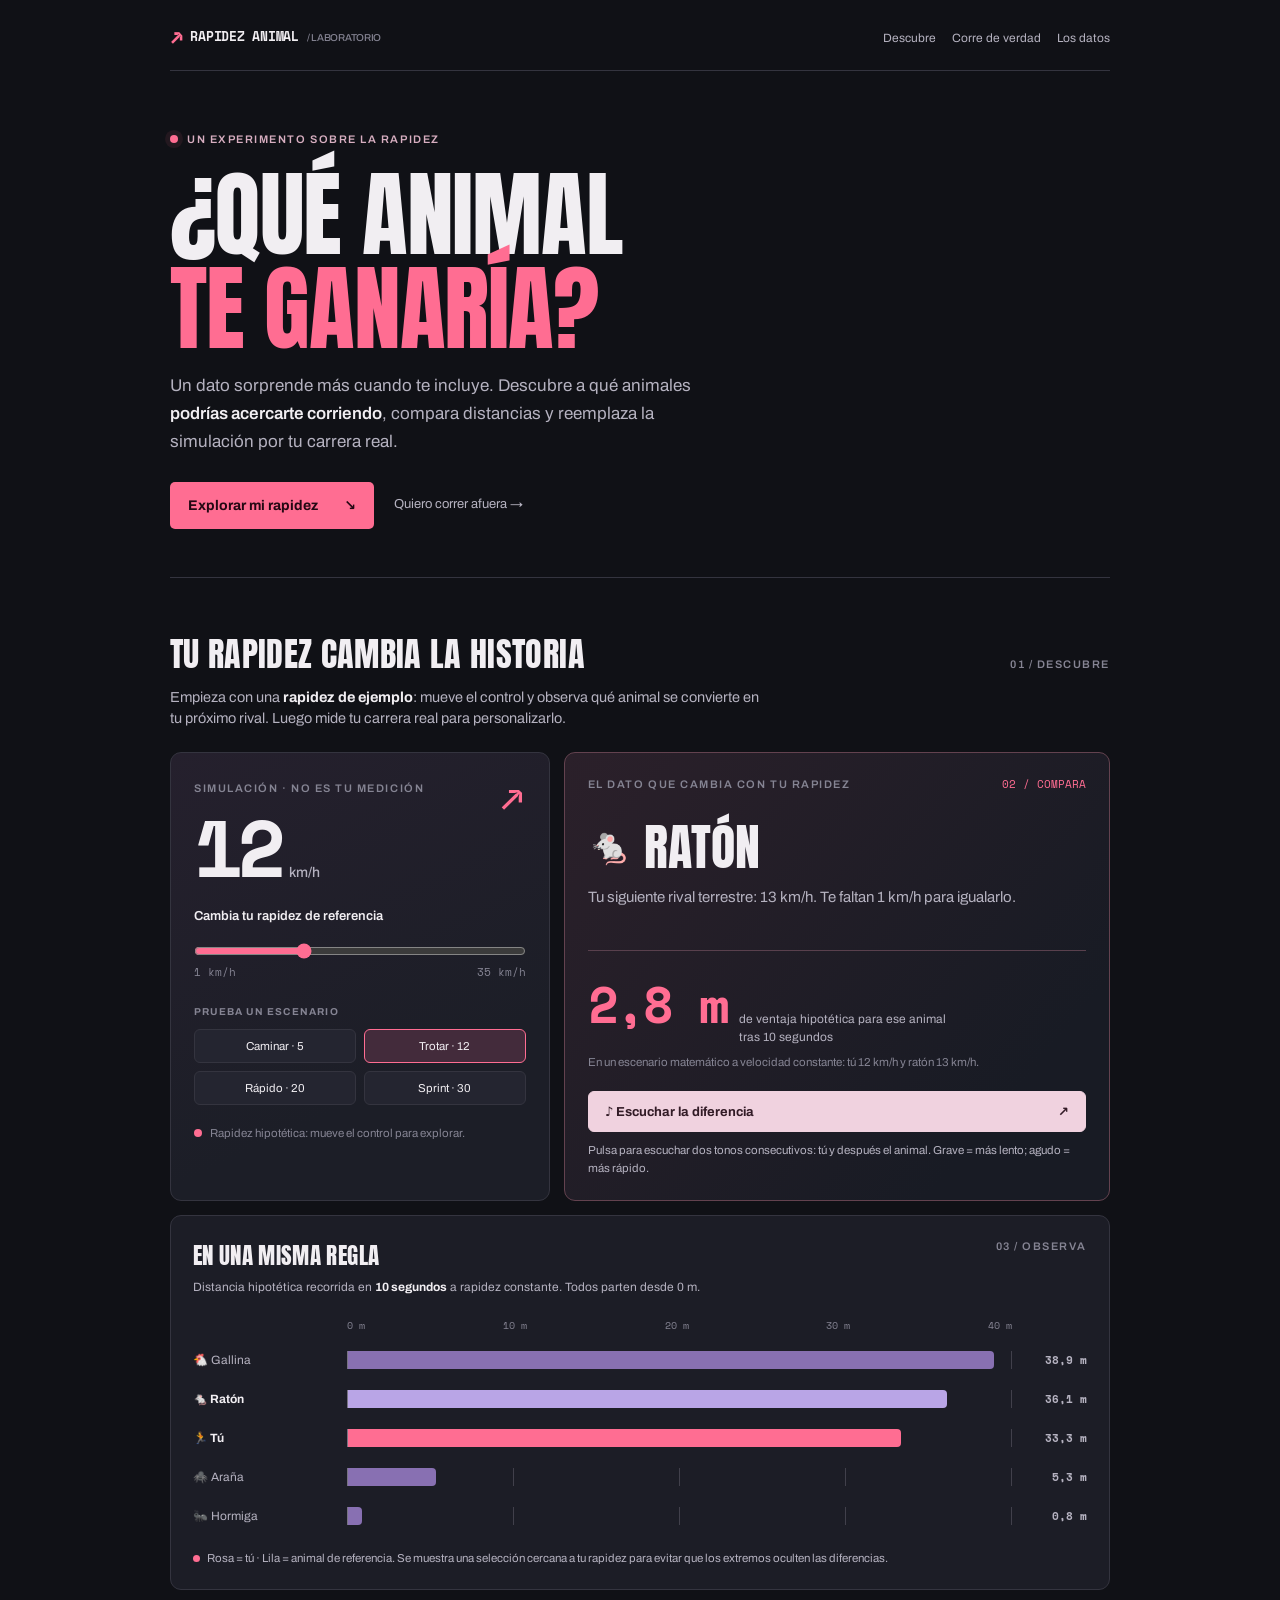
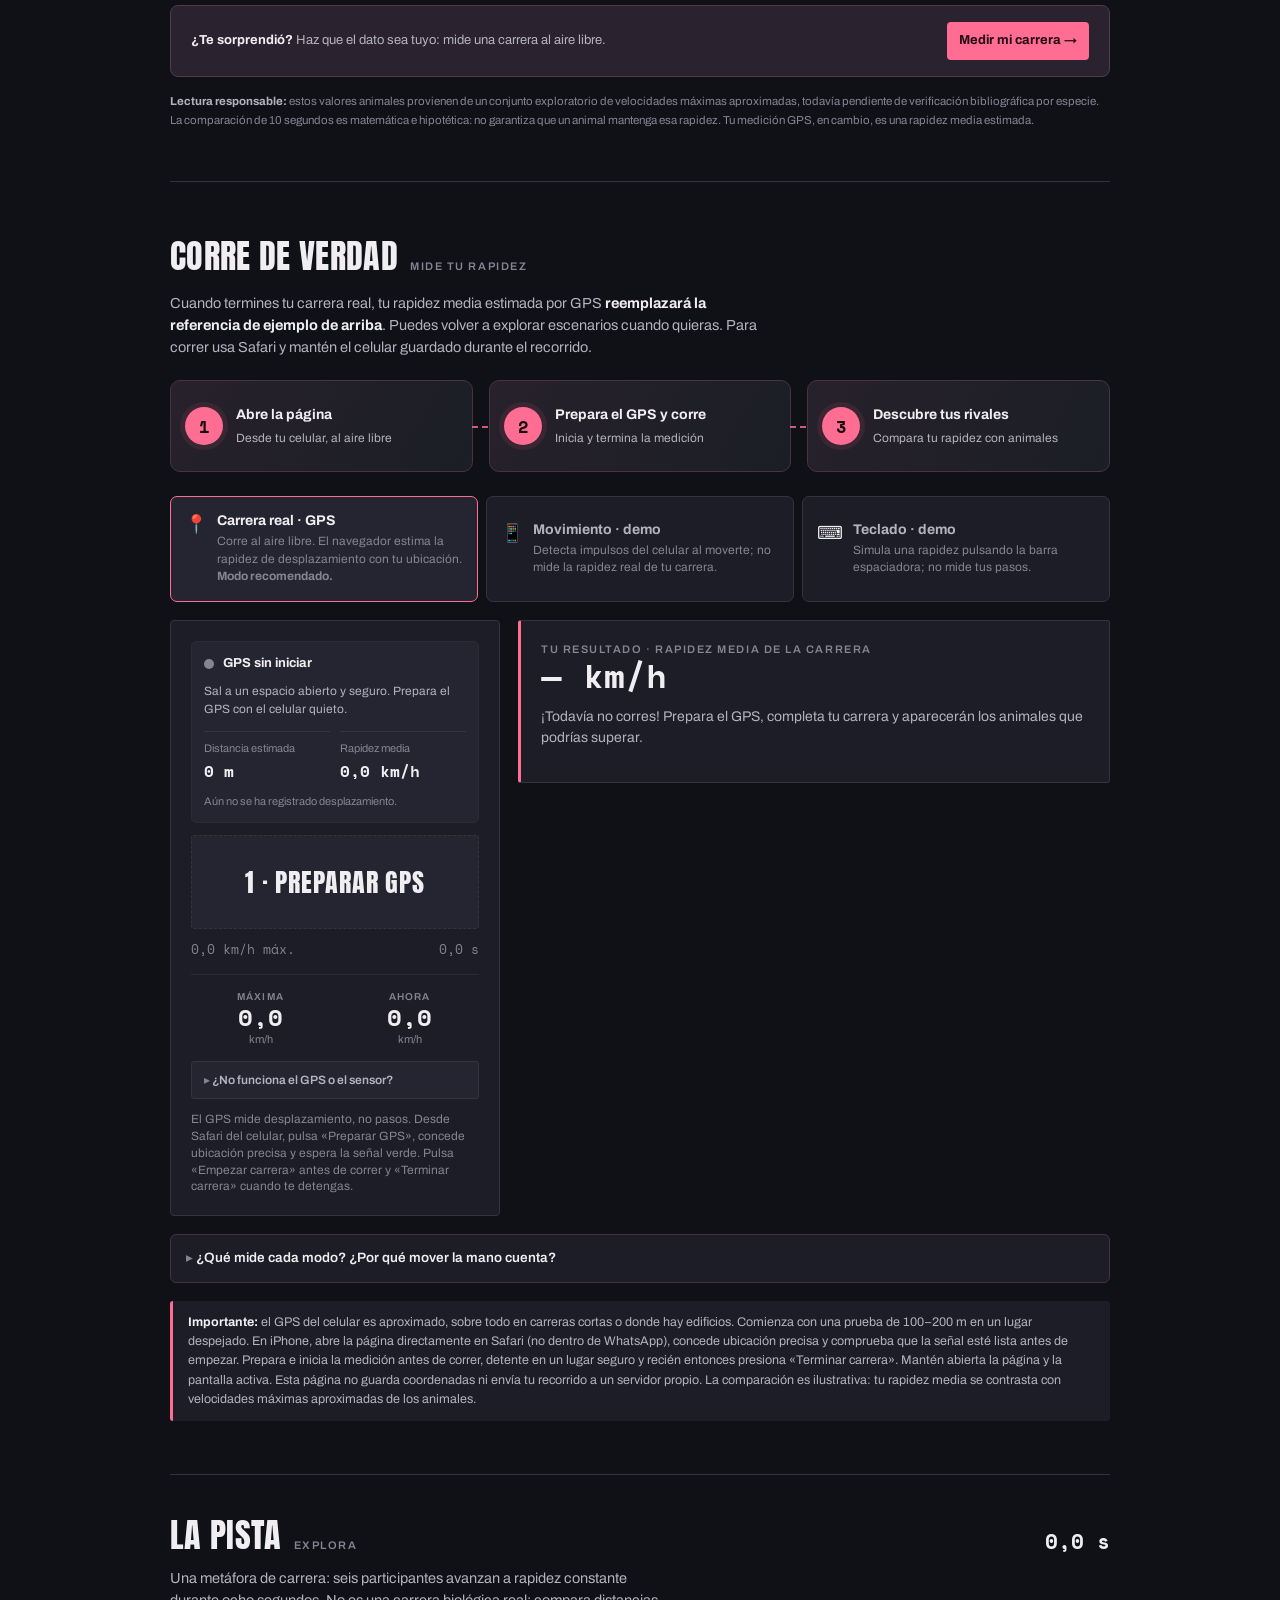
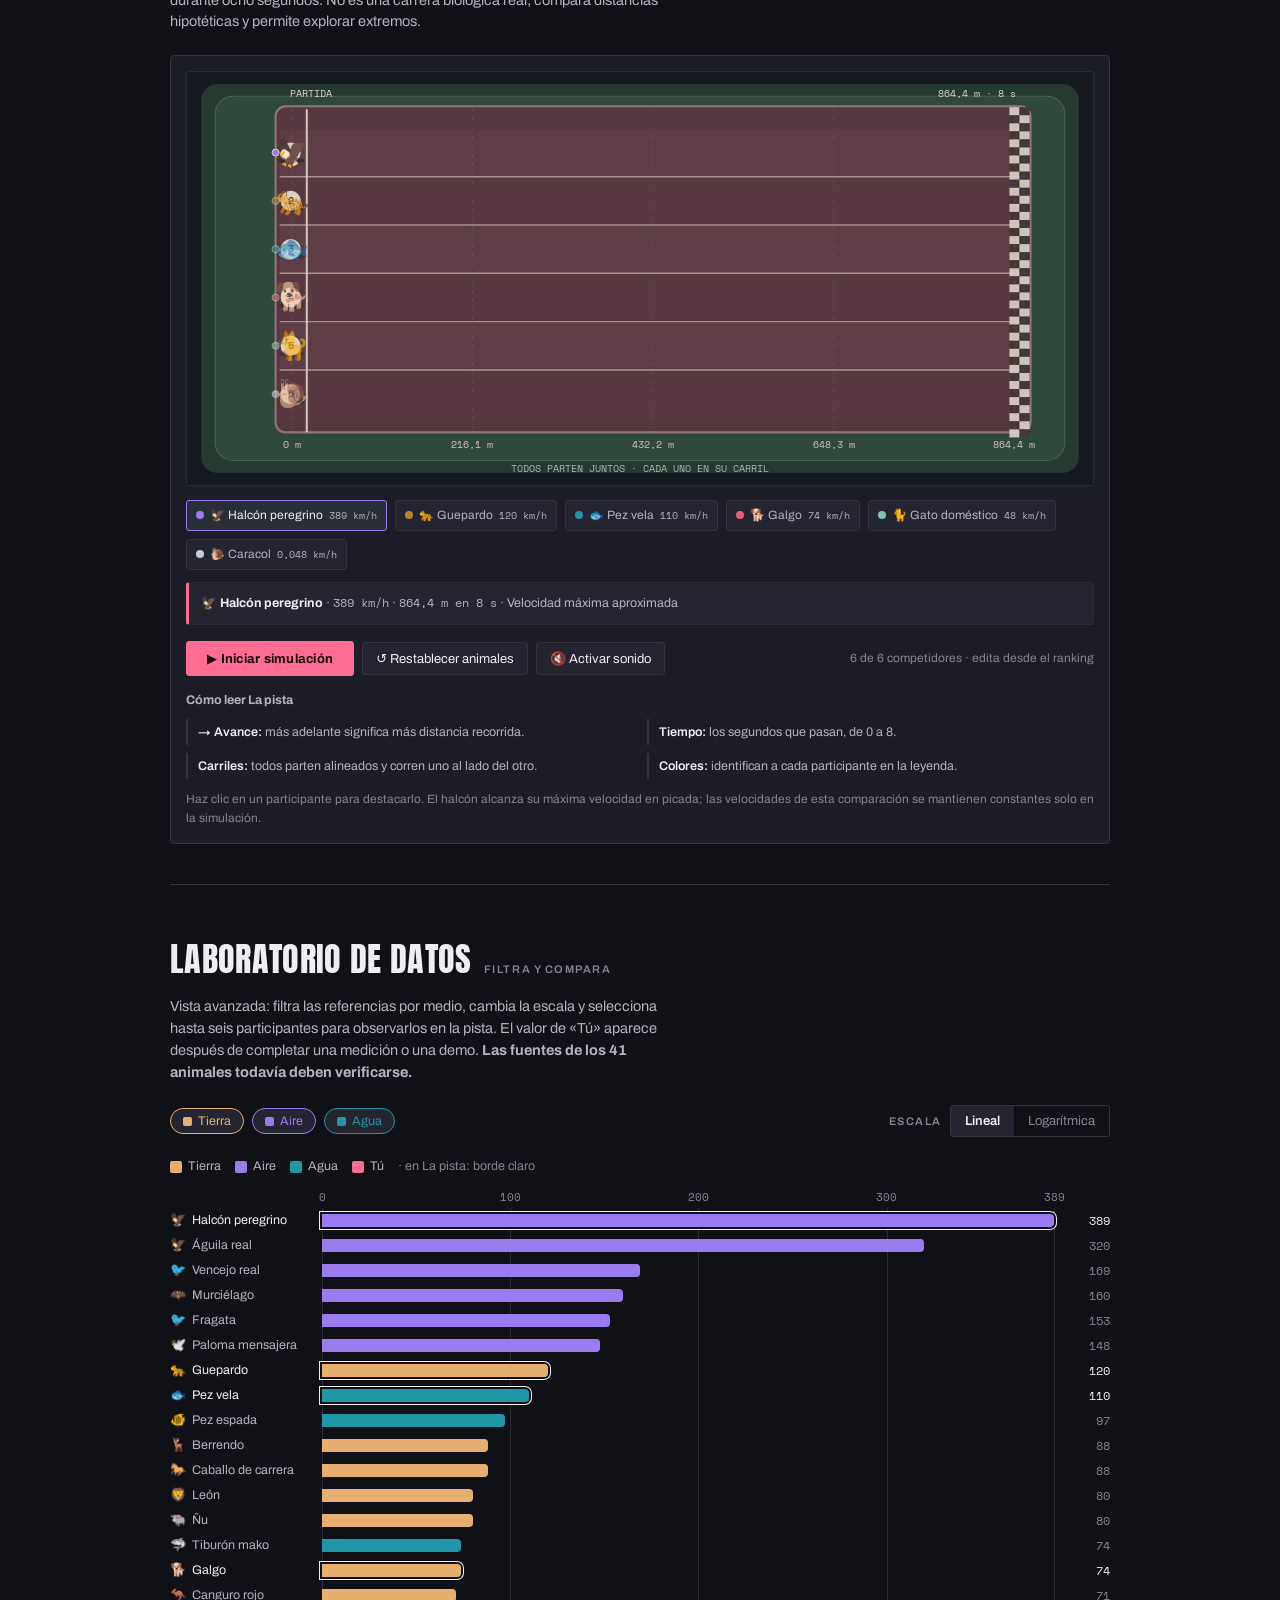
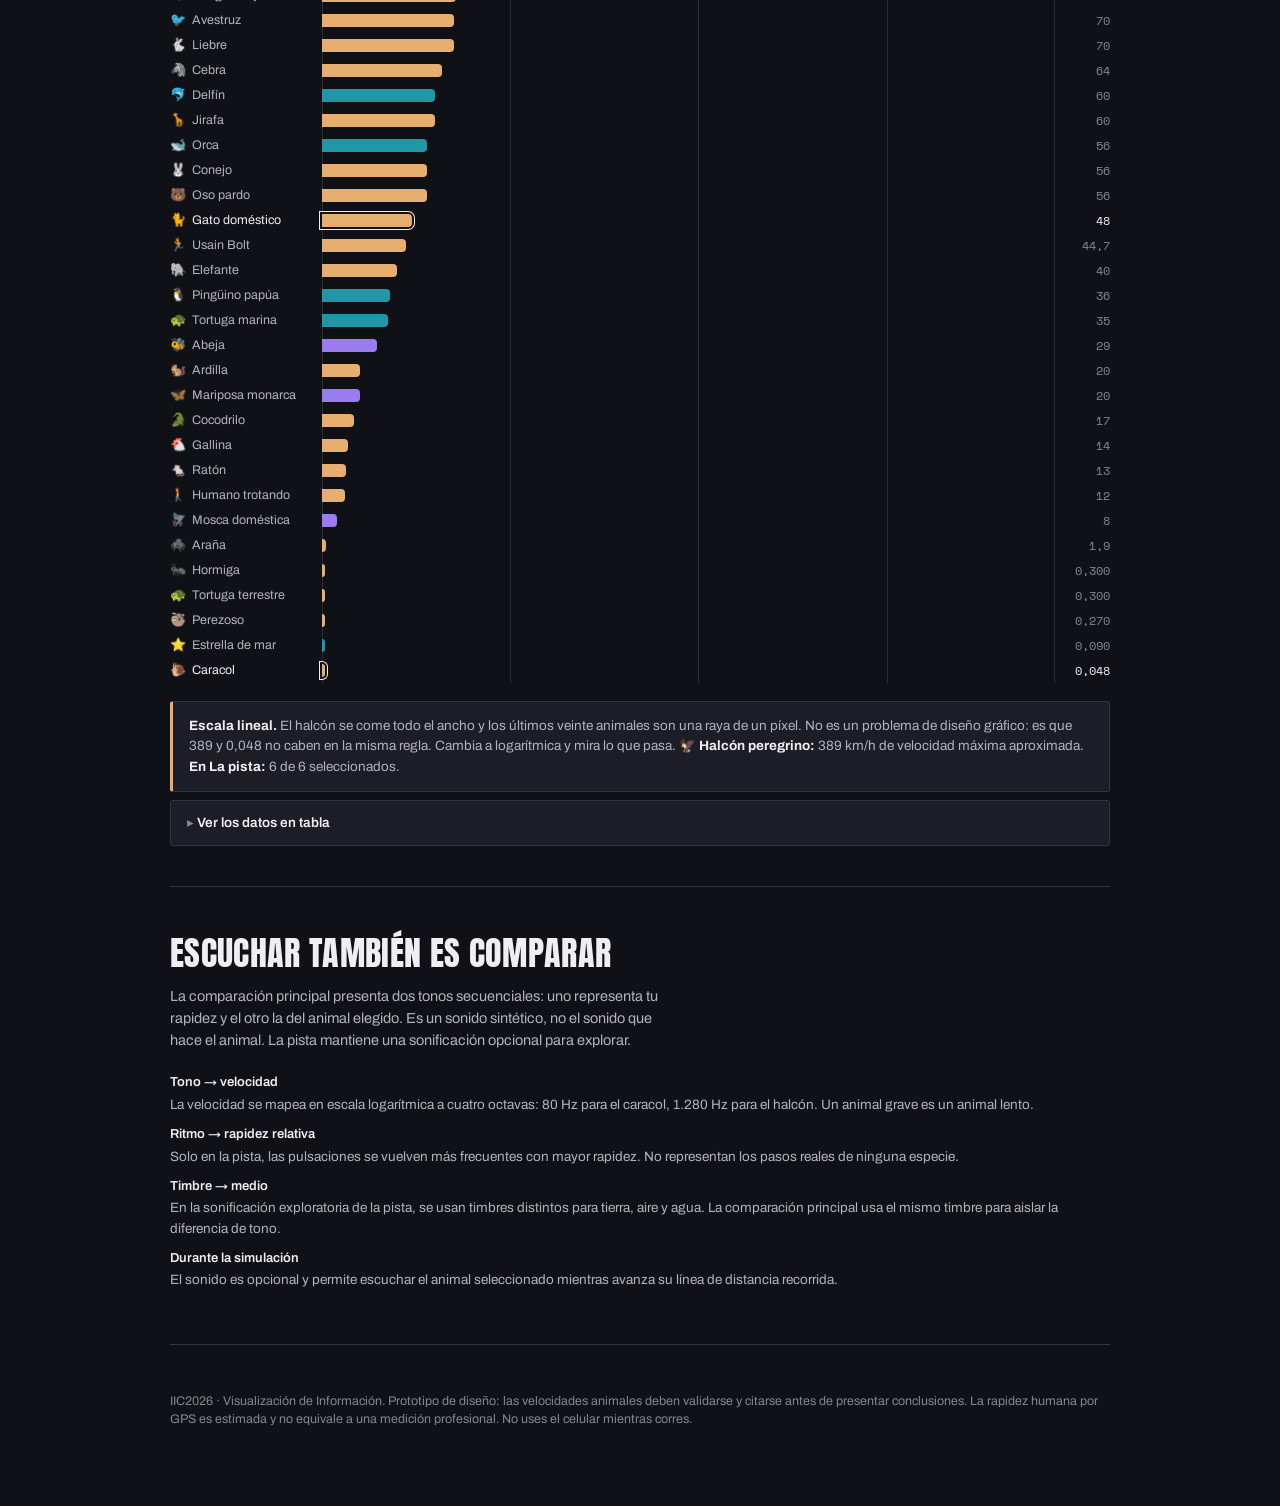
==== commit 51146136: "Empaquetar comparador en HTML para evitar fallos de carga y caché" ====
--- a/index.html
+++ b/index.html
@@ -8,7 +8,412 @@
 <link href="https://fonts.googleapis.com" rel="preconnect"/>
 <link crossorigin="" href="https://fonts.gstatic.com" rel="preconnect"/>
 <link href="https://fonts.googleapis.com/css2?family=Anton&amp;family=Archivo:wght@400;500;600;700&amp;family=Space+Mono:wght@400;700&amp;display=swap" rel="stylesheet"/>
-<link href="css/styles.css?v=3-20261013" rel="stylesheet"/>
+<!-- CSS integrado: versión autocontenida para GitHub Pages -->
+<style>
+:root{
+    --ground:#111318;
+    --surface:#191c23;
+    --surface-2:#1f232b;
+    --line:#2a2f3a;
+    --line-soft:#21252d;
+    --ink:#edeef2;
+    --ink-2:#a3a8b5;
+    --ink-3:#6e7482;
+    --tierra:#c4821f;
+    --aire:#9b7bf0;
+    --agua:#1f97a6;
+    --tu:#e85d75;
+    --track:#15181e;
+    color-scheme:dark;
+  }
+  *{box-sizing:border-box}
+  body{
+    margin:0;
+    background:var(--ground);
+    color:var(--ink);
+    font-family:"Archivo",system-ui,-apple-system,"Segoe UI",sans-serif;
+    font-size:15px;
+    line-height:1.5;
+    -webkit-font-smoothing:antialiased;
+  }
+  .wrap{max-width:980px;margin:0 auto;padding-inline:20px;padding-block:0 64px}
+  h1,h2,h3{margin:0;text-wrap:balance}
+  .display{font-family:"Anton",Impact,"Arial Narrow",sans-serif;font-weight:400;letter-spacing:.01em;text-transform:uppercase}
+  .mono{font-family:"Space Mono",ui-monospace,Menlo,monospace;font-variant-numeric:tabular-nums}
+  .eyebrow{font-size:11px;letter-spacing:.14em;text-transform:uppercase;color:var(--ink-3);font-weight:600}
+
+  /* ---------- hero ---------- */
+  .hero{padding-block:48px 28px;border-bottom:1px solid var(--line)}
+  .hero h1{font-size:clamp(42px,9vw,86px);line-height:.92;margin-block:14px 0}
+  .hero h1 em{font-style:normal;color:var(--tu)}
+  .lead{color:var(--ink-2);max-width:56ch;margin-block:16px 0;font-size:16px}
+  .stats{display:flex;flex-wrap:wrap;gap:10px;margin-top:26px}
+  .stat{flex:1 1 150px;background:var(--surface);border:1px solid var(--line-soft);border-radius:3px;padding:12px 14px}
+  .stat .k{font-size:10px;letter-spacing:.12em;text-transform:uppercase;color:var(--ink-3);font-weight:600}
+  .stat .v{font-family:"Space Mono",monospace;font-variant-numeric:tabular-nums;font-size:21px;font-weight:700;margin-top:4px;line-height:1.1}
+  .stat .u{font-size:12px;color:var(--ink-2);margin-top:2px}
+
+  section{padding-block:40px;border-bottom:1px solid var(--line)}
+  section:last-of-type{border-bottom:0}
+  .sec-head{display:flex;align-items:baseline;gap:12px;flex-wrap:wrap;margin-bottom:6px}
+  .sec-head h2{font-size:clamp(24px,4.4vw,34px)}
+  .sec-note{color:var(--ink-2);max-width:62ch;margin-block:8px 22px;font-size:14.5px}
+
+  /* ---------- controls ---------- */
+  .controls{display:flex;flex-wrap:wrap;gap:8px;align-items:center;margin-bottom:20px}
+  button,select{font-family:inherit;font-size:13px;color:var(--ink);background:var(--surface-2);border:1px solid var(--line);border-radius:3px;padding:8px 13px;cursor:pointer}
+  button:hover,select:hover{border-color:var(--ink-3)}
+  button:focus-visible,select:focus-visible,.chip:focus-visible,.row:focus-visible{outline:2px solid var(--tu);outline-offset:2px}
+  .btn-go{background:var(--tu);border-color:var(--tu);color:#15070b;font-weight:700;padding:9px 20px;letter-spacing:.02em}
+  .btn-go:hover{filter:brightness(1.1)}
+  .btn-go[disabled]{opacity:.45;cursor:default;filter:none}
+  .chip{font-family:inherit;font-size:12.5px;background:transparent;border:1px solid var(--line);color:var(--ink-2);border-radius:99px;padding:5px 12px;cursor:pointer;display:inline-flex;align-items:center;gap:6px}
+  .chip .dot{width:9px;height:9px;border-radius:2px;background:currentColor;flex:none}
+  .chip[aria-pressed="true"]{color:var(--ink);border-color:currentColor;background:var(--surface-2)}
+  .seg{display:inline-flex;border:1px solid var(--line);border-radius:3px;overflow:hidden}
+  .seg button{border:0;border-radius:0;background:transparent;padding:8px 14px;color:var(--ink-3)}
+  .seg button[aria-pressed="true"]{background:var(--surface-2);color:var(--ink);font-weight:600}
+  .spacer{flex:1 1 auto}
+
+  /* ---------- pista ---------- */
+  .lanes{background:var(--track);border:1px solid var(--line-soft);border-radius:4px;padding:10px 26px 12px 12px;position:relative;overflow:hidden}
+  .finish{position:absolute;top:0;bottom:0;right:7px;width:5px;background:repeating-linear-gradient(0deg,var(--ink-3) 0 6px,transparent 6px 12px);opacity:.5}
+  .lane{display:grid;grid-template-columns:minmax(0,1fr);gap:2px;padding-block:7px;border-bottom:1px dashed var(--line-soft)}
+  .lane:last-child{border-bottom:0}
+  .lane-top{display:flex;align-items:baseline;gap:8px;font-size:12.5px;color:var(--ink-2);min-width:0}
+  .lane-name{color:var(--ink);font-weight:600;white-space:nowrap;overflow:hidden;text-overflow:ellipsis}
+  .lane-time{margin-left:auto;font-family:"Space Mono",monospace;font-variant-numeric:tabular-nums;font-size:12px;color:var(--ink-3);white-space:nowrap}
+  .lane-track{position:relative;height:26px}
+  .lane-rule{position:absolute;left:0;right:0;top:50%;height:1px;background:var(--line-soft)}
+  .runner{position:absolute;top:50%;left:0;transform:translate(0,-50%);font-size:20px;line-height:1;will-change:transform;filter:drop-shadow(0 0 6px rgba(0,0,0,.6))}
+  .clockbar{display:flex;align-items:baseline;gap:10px;flex-wrap:wrap;margin-top:14px}
+  .clockbar .lbl{font-size:11px;letter-spacing:.12em;text-transform:uppercase;color:var(--ink-3);font-weight:600}
+  .clockbar .val{font-family:"Space Mono",monospace;font-variant-numeric:tabular-nums;font-size:26px;font-weight:700}
+  .hint{font-size:13px;color:var(--ink-3);margin-top:12px}
+
+  /* ---------- tu turno ---------- */
+  .duel{display:grid;grid-template-columns:1fr;gap:18px}
+  @media(min-width:680px){.duel{grid-template-columns:minmax(0,260px) minmax(0,1fr);align-items:start}}
+  .modes{display:grid;grid-template-columns:1fr;gap:8px;margin-bottom:18px}
+  @media(min-width:680px){.modes{grid-template-columns:repeat(3,minmax(0,1fr))}}
+  .mode{display:grid;grid-template-columns:auto 1fr;grid-template-rows:auto auto;gap:2px 10px;text-align:left;padding:12px 14px;background:var(--surface);border:1px solid var(--line);border-radius:3px;align-items:center}
+  .mode .mi{font-size:18px;grid-row:span 2;align-self:start}
+  .mode .mt{font-weight:700;font-size:14px;color:var(--ink-2)}
+  .mode .md{font-size:12px;color:var(--ink-3);line-height:1.35}
+  .mode[aria-pressed="true"]{border-color:var(--tu);background:var(--surface-2)}
+  .mode[aria-pressed="true"] .mt{color:var(--ink)}
+  .tapbox{background:var(--surface);border:1px solid var(--line);border-radius:4px;padding:18px;text-align:center}
+  .live-read{display:grid;grid-template-columns:1fr 1fr;gap:10px;margin-top:14px;padding-top:14px;border-top:1px solid var(--line-soft)}
+  .live-read>div{display:flex;flex-direction:column;gap:1px}
+  .live-read .lk{font-size:10px;letter-spacing:.11em;text-transform:uppercase;color:var(--ink-3);font-weight:600}
+  .live-read .lv{font-size:24px;font-weight:700;line-height:1.05}
+  .live-read .lu{font-size:11px;color:var(--ink-3)}
+  .stride{display:block;margin-top:14px;font-size:12px;color:var(--ink-3);text-align:left}
+  .stride b{color:var(--ink-2)}
+  .stride input{width:100%;margin-top:6px;accent-color:var(--tu)}
+  .status{font-size:12px;line-height:1.4;color:var(--ink-3);margin:12px 0 0;text-align:left;min-height:1em}
+  .status.warn{color:var(--tierra)}
+  .diag{margin-top:14px;text-align:left;background:var(--surface-2)}
+  .diag summary{font-size:12px;padding:9px 12px;font-weight:600;color:var(--ink-2)}
+  .diag .body{padding:0 12px 12px}
+  .diag ul{list-style:none;margin:10px 0 0;padding:0;font-size:12px}
+  .diag li{display:grid;grid-template-columns:18px 1fr;gap:6px;padding-block:4px;border-top:1px solid var(--line-soft);align-items:start}
+  .diag li:first-child{border-top:0}
+  .diag .k{color:var(--ink-2)}
+  .diag .v{color:var(--ink-3);font-family:"Space Mono",monospace;font-size:11px;display:block}
+  .diag .fix{margin-top:10px;font-size:12px;line-height:1.45;color:var(--ink);background:var(--surface);border-left:2px solid var(--tu);padding:9px 11px}
+  .status code{font-family:"Space Mono",monospace;font-size:11px;background:var(--surface-2);padding:1px 4px;border-radius:2px}
+  .tapbtn{width:100%;padding:26px 12px;font-family:"Anton",Impact,sans-serif;font-size:26px;letter-spacing:.03em;text-transform:uppercase;background:var(--surface-2);border:1px dashed var(--line);color:var(--ink);border-radius:3px;touch-action:manipulation;user-select:none}
+  .tapbtn.live{background:var(--tu);color:#15070b;border-style:solid;border-color:var(--tu)}
+  .tapmeta{display:flex;justify-content:space-between;gap:10px;margin-top:12px;font-family:"Space Mono",monospace;font-variant-numeric:tabular-nums;font-size:12.5px;color:var(--ink-3)}
+  .verdict{background:var(--surface);border:1px solid var(--line);border-left:3px solid var(--tu);border-radius:3px;padding:18px}
+  .verdict .big{font-family:"Space Mono",monospace;font-variant-numeric:tabular-nums;font-size:34px;font-weight:700;line-height:1.05}
+  .verdict .beat{margin-top:12px;font-size:14px;color:var(--ink-2)}
+  .verdict ul{margin:10px 0 0;padding-left:18px;font-size:13.5px;color:var(--ink-2)}
+  .verdict li{margin-block:3px}
+
+  /* ---------- ranking ---------- */
+  .legend{display:flex;flex-wrap:wrap;gap:14px;font-size:12.5px;color:var(--ink-2);margin-bottom:14px}
+  .legend span{display:inline-flex;align-items:center;gap:6px}
+  .legend i{width:12px;height:12px;border-radius:2px;display:inline-block}
+  .axis{display:grid;position:relative;height:18px;margin-left:var(--namecol);font-size:10.5px;color:var(--ink-3);font-family:"Space Mono",monospace}
+  .tick{position:absolute;top:0;transform:translateX(-50%);white-space:nowrap}
+  .bars{--namecol:152px;position:relative}
+  @media(max-width:560px){.bars{--namecol:112px}}
+  .grid{position:absolute;left:var(--namecol);right:56px;top:0;bottom:0;pointer-events:none}
+  .gline{position:absolute;top:0;bottom:0;width:1px;background:var(--line-soft)}
+  .row{display:grid;grid-template-columns:var(--namecol) minmax(0,1fr) 56px;align-items:center;gap:0;height:25px;position:relative;cursor:pointer;background:none;border:0;padding:0;width:100%;text-align:left;font:inherit;color:inherit}
+  .row:hover .nm,.row.on .nm{color:var(--ink)}
+  .row:hover .vl,.row.on .vl{color:var(--ink)}
+  .nm{font-size:12.5px;color:var(--ink-2);white-space:nowrap;overflow:hidden;text-overflow:ellipsis;padding-right:10px;display:flex;align-items:center;gap:6px}
+  .nm .em{font-size:13px;flex:none}
+  .plot{position:relative;height:13px}
+  .fill{position:absolute;left:0;top:0;height:100%;border-radius:0 4px 4px 0;min-width:3px;transition:width .35s cubic-bezier(.2,.7,.3,1)}
+  .row.on .fill{box-shadow:0 0 0 2px var(--ground),0 0 0 3px var(--ink)}
+  .vl{font-family:"Space Mono",monospace;font-variant-numeric:tabular-nums;font-size:11.5px;color:var(--ink-3);text-align:right;padding-left:8px}
+  .callout{margin-top:18px;background:var(--surface);border:1px solid var(--line);border-left:3px solid var(--tierra);border-radius:3px;padding:14px 16px;font-size:13.5px;color:var(--ink-2)}
+  .callout b{color:var(--ink)}
+  .empty{color:var(--ink-3);font-size:13.5px;padding:20px 0}
+
+  /* ---------- tabla + notas ---------- */
+  details{border:1px solid var(--line);border-radius:3px;background:var(--surface);margin-top:8px}
+  summary{cursor:pointer;padding:12px 16px;font-size:13.5px;font-weight:600;list-style:none}
+  summary::-webkit-details-marker{display:none}
+  summary::before{content:"▸ ";color:var(--ink-3)}
+  details[open] summary::before{content:"▾ "}
+  .tablewrap{overflow-x:auto;padding:0 16px 16px}
+  table{border-collapse:collapse;width:100%;font-size:12.5px;min-width:440px}
+  th,td{text-align:left;padding:6px 10px 6px 0;border-bottom:1px solid var(--line-soft);white-space:nowrap}
+  th{color:var(--ink-3);font-size:10.5px;letter-spacing:.1em;text-transform:uppercase;font-weight:600}
+  td.n{font-family:"Space Mono",monospace;font-variant-numeric:tabular-nums;text-align:right;padding-right:16px}
+
+  .steps{display:grid;gap:12px;margin-top:6px;counter-reset:s}
+  @media(min-width:760px){.steps{grid-template-columns:repeat(2,minmax(0,1fr))}}
+  .step{background:var(--surface);border:1px solid var(--line-soft);border-radius:3px;padding:14px 16px;position:relative}
+  .step .n{font-family:"Space Mono",monospace;font-size:11px;color:var(--tu);font-weight:700;letter-spacing:.1em}
+  .step h3{font-size:15px;margin-top:6px}
+  .step p{margin:6px 0 0;font-size:13.5px;color:var(--ink-2)}
+  .map{margin-top:8px;font-size:13.5px;color:var(--ink-2)}
+  .map dt{font-weight:600;color:var(--ink);margin-top:10px;font-size:13px}
+  .map dd{margin:2px 0 0}
+  footer{padding-block:34px 0;font-size:12.5px;color:var(--ink-3);border-top:1px solid var(--line)}
+  footer a{color:var(--ink-2)}
+
+  @media (prefers-reduced-motion:reduce){
+    .fill{transition:none}
+  }
+
+:root{padding-top:env(safe-area-inset-top,0px);padding-bottom:env(safe-area-inset-bottom,0px)}
+  img{max-width:100%} [hidden]{display:none!important}
+
+.intro-section{padding-top:34px}
+.intro-section .sec-head{align-items:baseline}
+.intro-time{margin-left:auto;font-size:21px;font-weight:700;color:var(--ink);white-space:nowrap}
+.intro-viz{background:var(--surface);border:1px solid var(--line);border-radius:4px;padding:15px}
+.intro-chart-shell{background:var(--track);border:1px solid var(--line-soft);border-radius:3px;overflow-x:auto}
+#intro-svg{display:block;width:100%;min-width:540px;height:auto}
+.intro-legend{display:flex;flex-wrap:wrap;gap:8px;margin-top:14px}
+.intro-chip{display:inline-flex;align-items:center;gap:6px;font-size:12px;border:1px solid var(--line);border-radius:3px;background:var(--surface-2);color:var(--ink-2);padding:7px 9px}
+.intro-chip[data-active="true"]{border-color:var(--intro-color);color:var(--ink);background:#292e37}
+.intro-chip-dot{width:8px;height:8px;flex:none;border-radius:50%;background:var(--intro-color)}
+.intro-chip strong{font-family:"Space Mono",monospace;font-size:10px;font-weight:400;color:var(--ink-2)}
+.intro-actions{margin:16px 0 0}
+.intro-explain{color:var(--ink-3);font-size:12.5px;line-height:1.6;margin:14px 0 0;max-width:80ch}
+.intro-explain strong{color:var(--ink-2)}
+.intro-status{color:var(--ink-3);font-size:12px;margin-left:auto}
+@media(max-width:560px){.intro-viz{padding:10px}.intro-time{font-size:17px}.intro-chip{font-size:11px}.intro-chip strong{font-size:9px}.intro-status{width:100%;margin-left:0}}
+
+.intro-selected{margin-top:12px;padding:10px 12px;background:var(--surface-2);border:1px solid var(--line-soft);border-left:3px solid var(--tu);border-radius:3px;font-size:12.5px;color:var(--ink-2);line-height:1.65}
+.intro-selected strong{color:var(--ink);font-weight:700}
+.intro-selected .mono{font-size:12px}
+.intro-winner{background:var(--surface-2);border:1px solid var(--line);border-left:3px solid var(--tierra);border-radius:3px;padding:12px 15px;margin-top:14px;font-size:13.5px;color:var(--ink-2)}
+.intro-winner strong{color:var(--ink)}
+.intro-winner .mono{color:var(--ink)}
+.intro-explain{max-width:none}
+.intro-explain>.intro-key{display:grid;grid-template-columns:repeat(2,minmax(0,1fr));gap:8px 14px;margin-top:9px}
+.intro-key>span{display:block;border-left:2px solid var(--line);padding:3px 10px;color:var(--ink-2)}
+.intro-key b{color:var(--ink);font-weight:600}
+.intro-explain p{font-size:12px;color:var(--ink-3);margin:11px 0 0}
+.result-rival{margin-top:14px;padding:11px 13px;background:var(--surface-2);border:1px solid var(--line-soft);font-size:13px;line-height:1.6;color:var(--ink-2)}
+.result-rival strong{color:var(--ink)}
+.row.on .nm{color:var(--ink)}
+.row.on .vl{color:var(--ink)}
+@media(max-width:560px){.intro-explain>.intro-key{grid-template-columns:1fr}.intro-selected{font-size:12px}.intro-actions .intro-status{width:100%}}
+
+/* ---------- Carrera real con GPS ---------- */
+.race-steps{display:grid;grid-template-columns:repeat(3,minmax(0,1fr));gap:8px;margin-bottom:18px}
+.gps-panel{border:1px solid var(--line-soft);border-radius:5px;background:var(--surface-2);padding:12px;margin-bottom:12px;text-align:left}
+.gps-tag{display:flex;gap:9px;align-items:center;margin:0;font-size:13px}
+.gps-light{display:inline-block;flex:none;width:10px;height:10px;border-radius:50%;background:var(--ink-3)}
+.gps-light.searching{background:#e7ad58}
+.gps-light.ready{background:#80d5a8}
+.gps-light.tracking{background:var(--tu);box-shadow:0 0 0 4px rgba(232,93,117,.13)}
+.gps-guidance{color:var(--ink-2);font-size:12px;margin:8px 0 0}
+.gps-metrics{display:grid;grid-template-columns:1fr 1fr;gap:10px;margin-top:13px}
+.gps-metrics>div{border-top:1px solid var(--line);padding-top:8px;display:grid;gap:3px}
+.gps-metrics span{font-size:11px;color:var(--ink-3)}
+.gps-metrics strong{font-size:16px}
+.gps-cancel{margin-top:12px;background:transparent;color:var(--ink-2);padding:5px 9px}
+.race-disclaimer{background:var(--surface);border-left:3px solid var(--tu);border-radius:3px;padding:12px 15px;margin-top:18px;font-size:12.5px;color:var(--ink-2);line-height:1.55}
+.race-disclaimer strong{color:var(--ink)}
+@media(max-width:560px){.race-steps{grid-template-columns:1fr}.gps-metrics strong{font-size:14px}}
+
+
+/* V2: recorrido visual, visible también en escritorio */
+.race-steps{
+  display:grid;
+  grid-template-columns:repeat(3,minmax(0,1fr));
+  gap:16px;
+  margin:0 0 24px;
+}
+.race-step{
+  position:relative;
+  min-width:0;
+  min-height:92px;
+  padding:16px 14px;
+  display:flex;
+  align-items:center;
+  gap:13px;
+  background:linear-gradient(120deg,#27212b 0%,#1b1e26 100%);
+  border:1px solid #4a3240;
+  border-radius:10px;
+}
+.race-step:not(:last-child)::after{
+  content:"";
+  position:absolute;
+  width:16px;
+  left:100%;
+  top:50%;
+  border-top:2px dashed var(--tu);
+  opacity:.8;
+}
+.race-step-n{
+  display:grid;
+  flex:0 0 38px;
+  width:38px;height:38px;
+  place-items:center;
+  background:var(--tu);
+  color:#170a0f;
+  border-radius:50%;
+  font:700 17px "Space Mono",monospace;
+  box-shadow:0 0 0 5px rgba(232,93,117,.1);
+}
+.race-step strong{display:block;font-size:14px;line-height:1.3;color:var(--ink)}
+.race-step small{display:block;margin-top:5px;color:var(--ink-2);font-size:12px;line-height:1.4}
+.mode{min-height:106px;align-content:center;border-radius:7px;gap:5px 10px}
+.mode .md{line-height:1.45}
+.gps-count{margin:10px 0 0;font-size:11px;color:var(--ink-3);line-height:1.5}
+.mode-explainer{margin-top:18px;border-radius:6px;border-color:#47313b;background:var(--surface)}
+.mode-explainer summary{color:var(--ink);padding:13px 15px}
+.mode-explainer-body{padding:0 16px 14px;font-size:13px;color:var(--ink-2)}
+.mode-explainer-body p{margin:10px 0;line-height:1.6}
+.mode-explainer-body b{color:var(--ink)}
+@media(min-width:820px){
+  .duel{grid-template-columns:minmax(0,330px) minmax(0,1fr);gap:18px}
+  .tapbox,.verdict{padding:20px}
+}
+@media(min-width:680px) and (max-width:819px){
+  .duel{grid-template-columns:1fr}
+}
+@media(max-width:679px){
+  .race-steps{grid-template-columns:1fr;gap:9px}
+  .race-step{min-height:66px;padding:10px 14px}
+  .race-step:not(:last-child)::after{left:31px;top:100%;height:9px;width:0;border-top:0;border-left:2px dashed var(--tu)}
+  .race-step-n{width:33px;height:33px;flex-basis:33px;font-size:14px}
+  .modes{grid-template-columns:1fr}
+  .mode{min-height:92px}
+}
+@media(min-width:680px) and (max-width:950px){
+  .modes{grid-template-columns:repeat(3,minmax(0,1fr))}
+  .mode{padding:12px 11px;gap:4px 8px}
+  .mode .md{font-size:11.5px}
+}
+@media(max-width:400px){
+  .wrap{padding-inline:14px}
+  .mode{min-height:88px}
+}
+
+/* V3 / La rapidez del usuario es la puerta de entrada a los datos. */
+html{scroll-behavior:smooth}
+:root{--tu:#ff6d92;--ink:#f1eef2;--ink-2:#b5b2c0;--ink-3:#858493;--ground:#101116;--surface:#1c1d26;--surface-2:#242530;--line:#34343f;--line-soft:#2b2b35;--tierra:#e6af70}
+.top-nav{padding:21px 0 16px;border-bottom:1px solid var(--line);display:flex;justify-content:space-between;align-items:center;gap:12px}
+.top-nav a{text-decoration:none}
+.brand{font:700 13px "Space Mono",monospace;color:var(--ink);letter-spacing:-.02em;white-space:nowrap}
+.brand>span{color:var(--tu);font-size:22px;vertical-align:middle}
+.brand small{font:500 10px "Archivo",sans-serif;color:var(--ink-3)}
+.top-links{display:flex;flex-wrap:wrap;gap:16px;font-size:12px}
+.top-links a{color:var(--ink-2)}.top-links a:hover{color:var(--tu)}
+.hero{padding-top:49px;padding-bottom:48px;position:relative}
+.hero .hero-kicker{display:flex;align-items:center;gap:9px;color:#d7aec0}
+.pulse-dot{width:8px;height:8px;background:var(--tu);border-radius:50%;box-shadow:0 0 0 5px rgba(255,109,146,.08)}
+.hero h1{font-size:clamp(48px,9vw,94px);line-height:1.01;letter-spacing:-.013em;margin-top:19px}
+.hero h1 em{color:var(--tu)}
+.hero .lead{max-width:53ch;font-size:17px;line-height:1.65;color:var(--ink-2)}
+.hero .lead strong{color:var(--ink);font-weight:600}
+.hero-actions{display:flex;flex-wrap:wrap;align-items:center;gap:20px;margin-top:25px}
+.hero-btn{background:var(--tu);color:#240813;border-radius:5px;padding:13px 18px;text-decoration:none;font-size:14px;font-weight:700;display:inline-flex;justify-content:space-between;min-width:204px;gap:14px}
+.hero-btn:hover{filter:brightness(1.13)}
+.hero-link{color:var(--ink-2);font-size:13px;text-decoration:none}
+.hero-link:hover{color:var(--ink)}
+.discovery{padding-top:50px;padding-bottom:50px}
+.discovery-title-row{justify-content:space-between;align-items:baseline}
+.discovery .sec-note{max-width:75ch;margin-bottom:22px}
+.discovery .sec-note strong{color:var(--ink)}
+.discovery-shell{display:grid;grid-template-columns:minmax(0, .82fr) minmax(0,1.18fr);gap:14px}
+.discovery-control,.insight{border:1px solid var(--line);border-radius:11px;padding:23px;min-width:0}
+.discovery-control{background:linear-gradient(155deg,#25202d 0%,#1c1e27 70%)}
+.insight{background:linear-gradient(130deg,#2b202a,#181b24 80%);border-color:#63424f}
+.speed-heading{display:flex;justify-content:space-between;align-items:flex-start}
+.speed-value{display:flex;align-items:baseline;gap:8px;font:700 clamp(58px,7vw,80px) "Space Mono",monospace;line-height:1.2;letter-spacing:-.07em;color:var(--ink)}
+.speed-unit{font:500 14px "Archivo",sans-serif;letter-spacing:0;color:var(--ink-2)}
+.speed-symbol{font:400 46px "Space Mono",monospace;color:var(--tu);line-height:1}
+.control-caption{display:block;font-size:13px;font-weight:600;color:var(--ink);margin-top:12px}
+#explore-slider{display:block;width:100%;margin:15px 0 3px;accent-color:var(--tu);cursor:pointer;min-height:20px}
+.speed-range{display:flex;justify-content:space-between;color:var(--ink-3);font:11px "Space Mono",monospace}
+.preset-heading{font-size:10px;letter-spacing:.12em;font-weight:700;color:var(--ink-3);margin:24px 0 10px}
+.speed-presets{display:grid;grid-template-columns:repeat(2,minmax(0,1fr));gap:8px}
+.speed-presets button{padding:10px 7px;border-radius:6px;text-align:center;font-size:11.5px;min-width:0}
+.speed-presets button[aria-pressed="true"]{border-color:var(--tu);background:#432b3b;color:var(--ink)}
+.speed-context{display:flex;gap:8px;margin-top:20px;align-items:flex-start;line-height:1.45;font-size:11.5px;color:var(--ink-3)}
+.marker-sim{width:8px;height:8px;background:var(--tu);border-radius:50%;margin-top:4px;flex:none}
+.insight-top{display:flex;justify-content:space-between;gap:8px;align-items:flex-start}
+.insight-no{color:var(--tu);font:11px "Space Mono",monospace;white-space:nowrap}
+.insight-animal{font-family:"Anton",Impact,sans-serif;font-size:clamp(31px,4vw,50px);line-height:1.25;display:flex;align-items:center;gap:12px;margin:23px 0 6px;text-transform:uppercase}
+#rival-emoji{font-family:system-ui;font-size:35px}
+.insight-claim{color:var(--ink-2);font-size:15px;line-height:1.55;min-height:48px;margin:8px 0 16px}
+.gap-stat{display:flex;align-items:baseline;gap:13px;border-top:1px solid #59404d;padding-top:16px}
+.gap-stat strong{font:700 clamp(35px,5vw,50px) "Space Mono",monospace;white-space:nowrap;letter-spacing:-.065em;color:var(--tu)}
+.gap-stat span{max-width:220px;font-size:12px;color:var(--ink-2)}
+.insight-context{font-size:11.5px;color:var(--ink-3);margin:8px 0 20px}
+.compare-sound{width:100%;background:#f0d2df;border-color:#f0d2df;color:#321b26;border-radius:6px;font-weight:700;padding:12px 16px;text-align:left}
+.compare-arrow{float:right}
+.sound-caption{color:var(--ink-2);font-size:11.5px;line-height:1.5;margin:10px 0 0}
+.distance-viz{background:var(--surface);border:1px solid var(--line);border-radius:11px;padding:22px;margin-top:14px}
+.distance-viz-head{display:flex;justify-content:space-between;gap:14px;align-items:start;margin-bottom:22px}
+.distance-viz-head h3{font:400 23px "Anton",Impact,sans-serif;letter-spacing:.015em}
+.distance-viz-head p{margin:5px 0 0;font-size:12px;color:var(--ink-2)}
+.distance-viz-head p strong{color:var(--ink)}
+.distance-axis{display:flex;justify-content:space-between;margin:0 75px 12px 154px;color:var(--ink-3);font:10px "Space Mono",monospace}
+.distance-rows{display:grid;gap:8px}
+.distance-row{display:grid;grid-template-columns:154px minmax(0,1fr) 75px;gap:0;align-items:center;min-height:31px}
+.distance-name{font-size:12px;white-space:nowrap;overflow:hidden;text-overflow:ellipsis;padding-right:8px;color:var(--ink-2)}
+.distance-bar-track{background:repeating-linear-gradient(90deg,transparent 0,transparent calc(25% - 1px),#41404b calc(25% - 1px),#41404b 25%);height:18px;position:relative;border-left:1px solid #777381}
+.distance-bar{height:100%;background:#8870b2;border-radius:0 4px 4px 0;min-width:1px;transition:width .19s ease-out}
+.distance-row.is-you .distance-bar{background:var(--tu)}
+.distance-row.is-you .distance-name,.distance-row.is-rival .distance-name{color:var(--ink);font-weight:700}
+.distance-row.is-rival .distance-bar{background:#b9a5e6}
+.distance-amount{font-size:11px;color:var(--ink-2);text-align:right;white-space:nowrap}
+.distance-note{font-size:11.5px;color:var(--ink-2);margin:18px 0 0;line-height:1.5}
+.note-dot{display:inline-block;background:var(--tu);width:7px;height:7px;border-radius:50%;margin-right:5px}
+.discovery-foot{display:flex;align-items:center;justify-content:space-between;gap:12px;flex-wrap:wrap;background:#2a222e;border:1px solid #563947;border-radius:8px;margin-top:15px;padding:16px 20px;font-size:13px;color:var(--ink-2)}
+.discovery-foot strong{color:var(--ink)}
+.mini-cta{background:var(--tu);color:#260914;text-decoration:none;font-weight:700;padding:9px 12px;border-radius:4px;white-space:nowrap}
+.dataset-alert{font-size:11.5px;color:var(--ink-3);line-height:1.7;margin:15px 0 0}
+.dataset-alert strong{color:var(--ink-2)}
+.run-section{padding-top:48px}
+.run-section .sec-note{max-width:75ch}
+.run-section .sec-note strong{color:var(--ink)}
+.ranking-section{padding-top:48px}
+button:focus-visible,input:focus-visible,a:focus-visible{outline:2px solid var(--tu);outline-offset:3px}
+@media(max-width:700px){
+ .top-nav{align-items:start}.top-links{gap:8px;justify-content:end;font-size:10px}
+ .brand small{display:none}.hero{padding-top:34px;padding-bottom:35px}.hero h1{font-size:clamp(43px,11vw,66px)}
+ .hero .lead{font-size:15px}
+ .discovery-shell{grid-template-columns:1fr}
+ .discovery-control,.insight{padding:18px}
+ .speed-value{font-size:65px}
+ .insight-animal{margin-top:14px;font-size:38px}
+ .distance-viz{padding:15px 10px}
+ .distance-viz-head{padding:0 4px}
+ .distance-axis{margin-left:112px;margin-right:62px;font-size:8px}
+ .distance-row{grid-template-columns:112px minmax(0,1fr) 62px}
+ .distance-name{font-size:10px}.distance-amount{font-size:9px}
+ .distance-bar-track{height:16px}
+}
+@media(max-width:390px){.top-links{gap:7px}.top-links a{font-size:9px}.distance-viz-head .eyebrow{display:none}.gap-stat strong{font-size:35px}}
+@media(prefers-reduced-motion:reduce){html{scroll-behavior:auto}.distance-bar{transition:none}}
+
+</style>
 </head>
 <body>
 <div class="wrap">
@@ -25,6 +430,7 @@
 <section aria-labelledby="discovery-title" class="discovery" id="descubre">
 <div class="sec-head discovery-title-row"><h2 class="display" id="discovery-title">TU RAPIDEZ CAMBIA LA HISTORIA</h2><span class="eyebrow">01 / Descubre</span></div>
 <p class="sec-note">Empieza con una <strong>rapidez de ejemplo</strong>: mueve el control y observa qué animal se convierte en tu próximo rival. Luego mide tu carrera real para personalizarlo.</p>
+<div id="runtime-banner" role="alert" style="margin:14px 0;padding:12px 16px;border:1px solid #ff7990;border-radius:8px;background:#30202b;color:#fff;line-height:1.5"><strong>Activando la comparación…</strong> Si este mensaje permanece, la página no pudo iniciar las interacciones. Vuelve a cargarla en Safari y comprueba que JavaScript esté activado.</div>
 <div class="discovery-shell">
 <div class="discovery-control">
 <div class="speed-heading"><div><span class="eyebrow" id="speed-source">SIMULACIÓN · NO ES TU MEDICIÓN</span><div class="speed-value"><span id="explore-speed">12</span><span class="speed-unit">km/h</span></div></div><span aria-hidden="true" class="speed-symbol">↗</span></div>
@@ -205,6 +611,993 @@
 <p>IIC2026 · Visualización de Información. Prototipo de diseño: las velocidades animales deben validarse y citarse antes de presentar conclusiones. La rapidez humana por GPS es estimada y no equivale a una medición profesional. No uses el celular mientras corres.</p>
 </footer>
 </div>
-<script defer="" src="js/velocidad.js?v=3-20261013"></script>
+<!-- JavaScript integrado: misma versión que js/velocidad.js; sin caché de archivos externos -->
+<script>
+(() => {
+  "use strict";
+
+  // nombre, km/h, medio, clase, emoji
+  const DATA = [
+    ["Halcón peregrino",389,"aire","ave","🦅"],
+    ["Águila real",320,"aire","ave","🦅"],
+    ["Vencejo real",169,"aire","ave","🐦"],
+    ["Murciélago",160,"aire","mamífero","🦇"],
+    ["Fragata",153,"aire","ave","🐦"],
+    ["Paloma mensajera",148,"aire","ave","🕊️"],
+    ["Pez vela",110,"agua","pez","🐟"],
+    ["Pez espada",97,"agua","pez","🐠"],
+    ["Guepardo",120,"tierra","mamífero","🐆"],
+    ["Berrendo",88,"tierra","mamífero","🦌"],
+    ["Caballo de carrera",88,"tierra","mamífero","🐎"],
+    ["León",80,"tierra","mamífero","🦁"],
+    ["Ñu",80,"tierra","mamífero","🐃"],
+    ["Tiburón mako",74,"agua","pez","🦈"],
+    ["Galgo",74,"tierra","mamífero","🐕"],
+    ["Canguro rojo",71,"tierra","mamífero","🦘"],
+    ["Avestruz",70,"tierra","ave","🐦"],
+    ["Liebre",70,"tierra","mamífero","🐇"],
+    ["Cebra",64,"tierra","mamífero","🦓"],
+    ["Delfín",60,"agua","mamífero","🐬"],
+    ["Jirafa",60,"tierra","mamífero","🦒"],
+    ["Orca",56,"agua","mamífero","🐋"],
+    ["Conejo",56,"tierra","mamífero","🐰"],
+    ["Oso pardo",56,"tierra","mamífero","🐻"],
+    ["Gato doméstico",48,"tierra","mamífero","🐈"],
+    ["Usain Bolt",44.7,"tierra","humano","🏃"],
+    ["Elefante",40,"tierra","mamífero","🐘"],
+    ["Pingüino papúa",36,"agua","ave","🐧"],
+    ["Tortuga marina",35,"agua","reptil","🐢"],
+    ["Abeja",29,"aire","insecto","🐝"],
+    ["Ardilla",20,"tierra","mamífero","🐿️"],
+    ["Mariposa monarca",20,"aire","insecto","🦋"],
+    ["Cocodrilo",17,"tierra","reptil","🐊"],
+    ["Gallina",14,"tierra","ave","🐔"],
+    ["Ratón",13,"tierra","mamífero","🐁"],
+    ["Humano trotando",12,"tierra","humano","🚶"],
+    ["Mosca doméstica",8,"aire","insecto","🪰"],
+    ["Araña",1.9,"tierra","arácnido","🕷️"],
+    ["Hormiga",0.3,"tierra","insecto","🐜"],
+    ["Tortuga terrestre",0.3,"tierra","reptil","🐢"],
+    ["Perezoso",0.27,"tierra","mamífero","🦥"],
+    ["Estrella de mar",0.09,"agua","equinodermo","⭐"],
+    ["Caracol",0.048,"tierra","molusco","🐌"]
+  ].map(([nombre,kmh,medio,clase,emoji]) => ({nombre,kmh,medio,clase,emoji}))
+   .sort((a,b) => b.kmh - a.kmh);
+
+  const V_MIN = 0.048, V_MAX = 389;
+  const COLOR = {tierra:"#e6af70", aire:"#9b7bf0", agua:"#1f97a6", tu:"#ff6d92"};
+
+  // pasos por segundo estimados
+  const stride = v => 0.5 * Math.pow(v, 0.4);
+  // tono: cuatro octavas desde 80 Hz, logarítmico en velocidad
+  const pitch = v => 80 * Math.pow(2, 4 * (Math.log10(Math.max(v,0.001)) - Math.log10(V_MIN)) / (Math.log10(V_MAX) - Math.log10(V_MIN)));
+
+  const nf = (n, d) => n.toLocaleString("es-CL", {minimumFractionDigits:d, maximumFractionDigits:d});
+  const fmtSpeed = v => Number.isInteger(v) ? nf(v,0) : v >= 1 ? nf(v,1) : nf(v,3);
+
+  function fmtTime(s){
+    if (s < 60) return nf(s, s < 10 ? 1 : 0) + " s";
+    if (s < 3600) return Math.floor(s/60) + " min " + nf(s%60,0) + " s";
+    if (s < 86400) return Math.floor(s/3600) + " h " + nf((s%3600)/60,0) + " min";
+    if (s < 86400*365) return nf(s/86400,1) + " días";
+    return nf(s/(86400*365),1) + " años";
+  }
+
+  /* ---------------- descubrir primero: comparación personal ---------------- */
+  const discoverSpeedEl = document.getElementById("explore-speed");
+  const exploreSlider = document.getElementById("explore-slider");
+  const speedSourceEl = document.getElementById("speed-source");
+  const speedContextEl = document.getElementById("speed-context-text");
+  const rivalNameEl = document.getElementById("rival-name");
+  const rivalEmojiEl = document.getElementById("rival-emoji");
+  const rivalClaimEl = document.getElementById("rival-claim");
+  const rivalGapEl = document.getElementById("rival-gap");
+  const gapDescEl = document.getElementById("gap-description");
+  const rivalContextEl = document.getElementById("rival-context");
+  const distanceRowsEl = document.getElementById("distance-rows");
+  const distanceAxisEl = document.getElementById("distance-axis");
+  const soundCaptionEl = document.getElementById("sound-caption");
+  const discoveryAnimals = DATA.filter(d => d.medio === "tierra" && d.clase !== "humano");
+  let currentExplore = 12;
+  let currentRival = null;
+  let sourceOfSpeed = "example";
+  let sonicVoices = [];
+  let compareAudioTimer = null;
+  const distInTen = speed => speed * 10 / 3.6;
+  const nearestNext = speed => [...discoveryAnimals].filter(d => d.kmh > speed).sort((a,b) => a.kmh - b.kmh)[0] || null;
+  function updateDiscovery(value, source="example"){
+    currentExplore = Math.max(0, Math.min(389, Number(value)||0));
+    sourceOfSpeed = source;
+    currentRival = nearestNext(currentExplore) || [...discoveryAnimals].sort((a,b)=>b.kmh-a.kmh)[0];
+    discoverSpeedEl.textContent = fmtSpeed(currentExplore);
+    speedSourceEl.textContent = source === "gps" ? "TU CARRERA · ESTIMACIÓN GPS" : source === "demo" ? "DEMOSTRACIÓN · NO ES TU RAPIDEZ REAL" : "SIMULACIÓN · NO ES TU MEDICIÓN";
+    speedContextEl.textContent = source === "gps" ? "Medición de tu carrera: rapidez media estimada por GPS. Revisa su precisión." : source === "demo" ? "Resultado ficticio del sensor o teclado, no una carrera real." : "Rapidez hipotética: mueve el control para explorar.";
+    if (source === "example"){
+      exploreSlider.value = String(currentExplore);
+    }else{
+      // El control permite 1–35 km/h. La medición real no se recorta en los indicadores.
+      exploreSlider.value = String(Math.max(1,Math.min(35,currentExplore)));
+    }
+    document.querySelectorAll("#speed-presets button").forEach(b=>{
+      b.setAttribute("aria-pressed",String(source==="example"&&Number(b.dataset.speed)===currentExplore));
+    });
+    if (currentRival){
+      const delta = currentRival.kmh - currentExplore;
+      rivalEmojiEl.textContent = currentRival.emoji;
+      rivalNameEl.textContent = currentRival.nombre;
+      if(delta>0){
+        rivalClaimEl.textContent = `Tu siguiente rival terrestre: ${fmtSpeed(currentRival.kmh)} km/h. Te faltan ${fmtSpeed(delta)} km/h para igualarlo.`;
+        rivalGapEl.textContent = nf(distInTen(delta),1)+" m";
+        gapDescEl.textContent = "de ventaja hipotética para ese animal tras 10 segundos";
+      }else{
+        rivalClaimEl.textContent = "¡Superarías las referencias terrestres más rápidas del conjunto!";
+        rivalGapEl.textContent = nf(distInTen(Math.abs(delta)),1)+" m";
+        gapDescEl.textContent = "de ventaja hipotética para ti tras 10 segundos";
+      }
+      rivalContextEl.textContent = `En un escenario matemático a velocidad constante: tú ${fmtSpeed(currentExplore)} km/h y ${currentRival.nombre.toLowerCase()} ${fmtSpeed(currentRival.kmh)} km/h.`;
+    }
+    renderDistanceComparison();
+    soundCaptionEl.textContent = "Pulsa para escuchar dos tonos consecutivos: tú y después el animal. Grave = más lento; agudo = más rápido.";
+  }
+  function renderDistanceComparison(){
+    // Vecinos más cercanos, separados por velocidad, dan una historia legible.
+    const slower = [...discoveryAnimals].filter(d=>d.kmh<=currentExplore).sort((a,b)=>b.kmh-a.kmh).slice(0,2);
+    const faster = [...discoveryAnimals].filter(d=>d.kmh>currentExplore).sort((a,b)=>a.kmh-b.kmh).slice(0,2);
+    const chosen = [...slower,...faster];
+    if(currentRival && !chosen.includes(currentRival)) chosen.push(currentRival);
+    const series = [{nombre:"Tú",emoji:"🏃",kmh:currentExplore,tu:true},...chosen].sort((a,b)=>b.kmh-a.kmh);
+    const maxDistance = Math.max(...series.map(d=>distInTen(d.kmh)),1);
+    const cap = Math.ceil(maxDistance/10)*10 || 10;
+    distanceAxisEl.innerHTML = "";
+    for(let t=0;t<=4;t++){
+      const el=document.createElement("span");el.textContent=nf(cap*t/4,0)+" m";distanceAxisEl.appendChild(el);
+    }
+    distanceRowsEl.innerHTML="";
+    series.forEach(d=>{
+      const row=document.createElement("div");row.className="distance-row"+(d.tu?" is-you":"")+(d===currentRival?" is-rival":"");
+      const who=document.createElement("span");who.className="distance-name";who.textContent = d.emoji+" "+d.nombre;
+      const graph=document.createElement("div");graph.className="distance-bar-track";
+      const bar=document.createElement("div");bar.className="distance-bar";bar.style.width=(distInTen(d.kmh)/cap*100).toFixed(3)+"%";
+      graph.appendChild(bar);
+      const amount=document.createElement("strong");amount.className="distance-amount mono";amount.textContent=nf(distInTen(d.kmh),1)+" m";
+      row.append(who,graph,amount);distanceRowsEl.appendChild(row);
+    });
+    distanceRowsEl.setAttribute("aria-label",series.map(d=>d.nombre+": "+nf(distInTen(d.kmh),1)+" metros hipotéticos en diez segundos").join("; "));
+  }
+  function stopCompareSound(){
+    if(compareAudioTimer!==null){clearTimeout(compareAudioTimer); compareAudioTimer=null;}
+    sonicVoices.forEach(v=>{try{v.gain.gain.cancelScheduledValues(0);v.gain.gain.setValueAtTime(0.00001, v.context.currentTime);v.osc.stop();}catch(e){}});
+    sonicVoices=[];
+  }
+  async function compareSound(){
+    // La llamada a actx() sucede durante el clic, no tras un temporizador: iOS Safari
+    // solo permite desbloquear el audio como consecuencia de una acción del usuario.
+    const c=actx();
+    if(!c||!currentRival){soundCaptionEl.textContent="⚠️ Tu navegador no permite reproducir este audio.";return;}
+    stopCompareSound();
+    try {
+      if(c.state === "suspended") await c.resume();
+      if(c.state !== "running") {
+        soundCaptionEl.textContent="⚠️ El audio está bloqueado. Revisa el volumen y vuelve a pulsar Escuchar.";
+        return;
+      }
+    } catch(error) {
+      soundCaptionEl.textContent="⚠️ No se pudo activar el audio; comprueba el volumen y los permisos de Safari.";
+      return;
+    }
+    // Dos tonos con EL MISMO timbre y volumen, para no crear confusión.
+    // La escala de tono usa log de rapidez; los valores y distancias siguen visibles.
+    const p = v => 165*Math.pow(2,Math.log2(Math.max(v,0.3)/0.3)*0.27);
+    const time=c.currentTime+.06;
+    [{v:currentExplore,t:0},{v:currentRival.kmh,t:.68}].forEach(item=>{
+      const osc=c.createOscillator(),gain=c.createGain();
+      osc.type="sine";osc.frequency.setValueAtTime(Math.min(p(item.v),1100),time+item.t);
+      gain.gain.setValueAtTime(.0001,time+item.t);
+      gain.gain.linearRampToValueAtTime(.075,time+item.t+.045);
+      gain.gain.setValueAtTime(.075,time+item.t+.36);
+      gain.gain.linearRampToValueAtTime(.0001,time+item.t+.48);
+      osc.connect(gain);gain.connect(c.destination);
+      osc.start(time+item.t);osc.stop(time+item.t+.51);
+      sonicVoices.push({osc,gain,context:c});
+    });
+    const direction = currentExplore < currentRival.kmh ? "más agudo" : currentExplore > currentRival.kmh ? "más grave" : "del mismo tono";
+    soundCaptionEl.textContent = `Primero tú (${fmtSpeed(currentExplore)} km/h), después ${currentRival.nombre} (${fmtSpeed(currentRival.kmh)} km/h): el segundo tono es ${direction}.`;
+    compareAudioTimer=setTimeout(()=>{sonicVoices=[];compareAudioTimer=null;},1550);
+  }
+  exploreSlider.addEventListener("input",e=>{stopCompareSound();updateDiscovery(e.target.value,"example");});
+  document.getElementById("speed-presets").addEventListener("click",e=>{
+    const b=e.target.closest("button[data-speed]");if(!b)return;
+    stopCompareSound();updateDiscovery(Number(b.dataset.speed),"example");
+  });
+  document.getElementById("compare-sound").addEventListener("click",compareSound);
+  updateDiscovery(12,"example");
+
+  /* ---------------- audio ---------------- */
+  let ac = null, soundOn = true;
+  function actx(){
+    if (!ac) { try { ac = new (window.AudioContext || window.webkitAudioContext)(); } catch(e){ return null; } }
+    if (ac.state === "suspended") ac.resume();
+    return ac;
+  }
+  function blip(freq, at, dur, vol){
+    const c = actx(); if (!c || !soundOn) return;
+    const t = at ?? c.currentTime;
+    const o = c.createOscillator(), g = c.createGain();
+    o.type = "triangle"; o.frequency.setValueAtTime(freq, t);
+    g.gain.setValueAtTime(0.0001, t);
+    g.gain.exponentialRampToValueAtTime(vol ?? 0.13, t + 0.006);
+    g.gain.exponentialRampToValueAtTime(0.0001, t + (dur ?? 0.07));
+    o.connect(g); g.connect(c.destination);
+    o.start(t); o.stop(t + (dur ?? 0.07) + 0.02);
+  }
+  let previewStop = null;
+  function preview(v, medio="tierra"){
+    const c = actx(); if (!c || !soundOn) return;
+    if (previewStop) previewStop();
+    const f = pitch(v), now = c.currentTime, LEN = 1.5;
+    // drone: la altura ya lleva el dato aunque no alcance ni un paso
+    const o = c.createOscillator(), g = c.createGain();
+    o.type = ({tierra:"triangle",aire:"sine",agua:"sawtooth"})[medio] || "triangle"; o.frequency.setValueAtTime(f/2, now);
+    g.gain.setValueAtTime(0.0001, now);
+    g.gain.exponentialRampToValueAtTime(0.05, now + 0.05);
+    g.gain.exponentialRampToValueAtTime(0.0001, now + LEN);
+    o.connect(g); g.connect(c.destination); o.start(now); o.stop(now + LEN + 0.05);
+    // golpes a la cadencia real
+    const sps = stride(v), gap = 1 / sps, n = Math.min(Math.floor(LEN / gap) + 1, 24);
+    for (let i = 0; i < n; i++) blip(f, now + i * gap, 0.06, 0.1);
+    previewStop = () => { try { o.stop(); } catch(e){} previewStop = null; };
+  }
+
+  /* ---------------- ranking ---------------- */
+  const barsEl = document.getElementById("bars");
+  const gridEl = document.getElementById("grid");
+  const axisEl = document.getElementById("axis");
+  const emptyEl = document.getElementById("empty");
+  const calloutEl = document.getElementById("callout");
+  const tbody = document.getElementById("tbody");
+
+  let scaleMode = "lin";
+  const medios = new Set(["tierra","aire","agua"]);
+  let selectedRanking = null;
+  let chartParticipants = [];
+  let me = null;              // {nombre, kmh, ...} del jugador
+
+  const pos = v => scaleMode === "lin"
+    ? v / V_MAX
+    : (Math.log10(Math.max(v, V_MIN)) - Math.log10(V_MIN)) / (Math.log10(V_MAX) - Math.log10(V_MIN));
+
+  function visible(){
+    const list = DATA.filter(d => medios.has(d.medio));
+    return me ? [...list, me].sort((a,b) => b.kmh - a.kmh) : list;
+  }
+
+  function drawAxis(){
+    const ticks = scaleMode === "lin" ? [0,100,200,300,389] : [0.048,0.1,1,10,100,389];
+    axisEl.innerHTML = "";
+    gridEl.innerHTML = "";
+    axisEl.style.marginLeft = getComputedStyle(barsEl).getPropertyValue("--namecol");
+    axisEl.style.marginRight = "56px";
+    axisEl.style.position = "relative";
+    ticks.forEach(t => {
+      const p = (t === 0 ? 0 : pos(t)) * 100;
+      const s = document.createElement("span");
+      s.className = "tick"; s.style.left = p + "%";
+      s.textContent = t === 0 ? "0" : fmtSpeed(t);
+      axisEl.appendChild(s);
+      const g = document.createElement("div");
+      g.className = "gline"; g.style.left = p + "%";
+      gridEl.appendChild(g);
+    });
+  }
+
+  function render(){
+    const list = visible();
+    emptyEl.hidden = list.length > 0;
+    [...barsEl.querySelectorAll(".row")].forEach(r => r.remove());
+    list.forEach(d => {
+      const row = document.createElement("button");
+      row.className = "row" + (chartParticipants.includes(d) ? " on" : "");
+      row.type = "button";
+      row.setAttribute("aria-label", `${d.nombre}, ${fmtSpeed(d.kmh)} kilómetros por hora`);
+      const c = d.tu ? COLOR.tu : COLOR[d.medio];
+      row.innerHTML =
+        `<span class="nm"><span class="em">${d.emoji}</span>${d.nombre}</span>` +
+        `<span class="plot"><span class="fill" style="background:${c};width:${(pos(d.kmh)*100).toFixed(3)}%"></span></span>` +
+        `<span class="vl">${fmtSpeed(d.kmh)}</span>`;
+      row.setAttribute("aria-pressed", String(chartParticipants.includes(d)));
+      row.addEventListener("click", () => { toggleIntroParticipant(d); });
+      barsEl.appendChild(row);
+    });
+    drawAxis();
+    calloutEl.innerHTML = scaleMode === "lin"
+      ? "<b>Escala lineal.</b> El halcón se come todo el ancho y los últimos veinte animales son una raya de un píxel. No es un problema de diseño gráfico: es que 389 y 0,048 no caben en la misma regla. Cambia a logarítmica y mira lo que pasa."
+      : "<b>Escala logarítmica.</b> Cada marca del eje multiplica por diez en vez de sumar, así que ahora se ven todos. El precio: las longitudes no representan proporciones lineales. Por eso puedes alternar las dos escalas.";
+    if (selectedRanking) calloutEl.innerHTML += ` <b>${selectedRanking.emoji} ${selectedRanking.nombre}:</b> ${fmtSpeed(selectedRanking.kmh)} km/h ${selectedRanking.tu ? "(resultado de tu prueba)" : "de velocidad máxima aproximada"}.`;
+    calloutEl.innerHTML += ` <b>En La pista:</b> ${chartParticipants.length} de 6 seleccionados.`;
+  }
+
+  function fillTable(){
+    tbody.innerHTML = DATA.map(d =>
+      `<tr><td>${d.emoji} ${d.nombre}</td><td>${d.medio}</td><td>${d.clase}</td>` +
+      `<td class="n">${fmtSpeed(d.kmh)}</td><td class="n">${nf(d.kmh/3.6, 2)}</td>` +
+      `<td class="n">${nf(d.kmh*10/3.6, 1)}</td></tr>`).join("");
+  }
+
+  document.getElementById("filters").addEventListener("click", e => {
+    const chip = e.target.closest(".chip[data-medio]");
+    if (!chip) return;
+    const m = chip.dataset.medio, on = chip.getAttribute("aria-pressed") === "true";
+    if (on && medios.size === 1) return;
+    on ? medios.delete(m) : medios.add(m);
+    chip.setAttribute("aria-pressed", String(!on));
+    render();
+  });
+
+  document.getElementById("scale").addEventListener("click", e => {
+    const b = e.target.closest("button[data-scale]"); if (!b) return;
+    scaleMode = b.dataset.scale;
+    [...e.currentTarget.children].forEach(x => x.setAttribute("aria-pressed", String(x === b)));
+    render();
+  });
+
+  /* ---------------- tu turno: sensores ---------------- */
+  const tapBtn   = document.getElementById("tap");
+  const tapCount = document.getElementById("tapCount");
+  const tapTime  = document.getElementById("tapTime");
+  const mySpeedEl= document.getElementById("myspeed");
+  const beatMsg  = document.getElementById("beatmsg");
+  const beatList = document.getElementById("beatlist");
+  const statusEl = document.getElementById("status");
+  const strideWrap = document.getElementById("strideWrap");
+  const strideIn = document.getElementById("stride");
+  const strideVal= document.getElementById("strideVal");
+  const lkA=document.getElementById("lkA"), lvA=document.getElementById("lvA"), luA=document.getElementById("luA");
+  const lkB=document.getElementById("lkB"), lvB=document.getElementById("lvB"), luB=document.getElementById("luB");
+
+  const COPY = {
+    motion: "El acelerómetro cuenta <b>impulsos del celular</b>, incluso si solo mueves la mano. La cifra en km/h es una <b>equivalencia simulada</b> con la zancada que elijas; no es tu rapidez al correr.",
+    gps:    "El GPS mide desplazamiento, no pasos. Desde Safari del celular, pulsa «Preparar GPS», concede ubicación precisa y espera la señal verde. Pulsa «Empezar carrera» antes de correr y «Terminar carrera» cuando te detengas.",
+    tap:    "Esto mide la frecuencia de tu dedo, no la de tus piernas. Sirve para probar la página desde el computador, pero no es una medición de nada."
+  };
+  const DUR = {motion: 10, tap: 10, gps: 0};   // 0 = hasta que pares
+
+  let mode = "gps";
+  let running = false, tStart = 0, tick = null;
+  let steps = 0, lastStep = 0, gravEMA = null, above = false, gotMotion = false, motionWatch = null;
+  let gpsId = null, gpsMax = 0, gpsNow = 0, lastFix = null;
+  let gpsStage = "idle", gpsAccuracy = null, gpsDistanceM = 0, gpsObservedTime = 0;
+  let gpsLastSampleAt = null, gpsSamples = 0, gpsSpeeds = [], gpsSession = 0, gpsFinalElapsed = 0;
+  const GPS_MAX_ACCURACY = 40; // precisión horizontal aproximada, en metros
+  const gpsPanel = document.getElementById("gpsPanel");
+  const gpsSignal = document.getElementById("gpsSignal");
+  const gpsLight = document.getElementById("gpsLight");
+  const gpsHint = document.getElementById("gpsHint");
+  const gpsDistanceEl = document.getElementById("gpsDistance");
+  const gpsAverageEl = document.getElementById("gpsAverage");
+  const gpsCountEl = document.getElementById("gpsCount");
+  const gpsCancelBtn = document.getElementById("gpsCancel");
+  let lastPerm = "no probado", motionEvents = 0, lastGpsErr = "no probado";
+  let strideM = 0.9;
+  let taps = 0;
+
+  const say = (html, warn) => { statusEl.innerHTML = html; statusEl.classList.toggle("warn", !!warn); };
+
+  /* --- acelerómetro: detección de pasos por picos --- */
+  function onMotion(e){
+    const a = e.accelerationIncludingGravity || e.acceleration;
+    if (!a || a.x === null || a.x === undefined) return;
+    gotMotion = true; motionEvents++;
+    const mag = Math.hypot(a.x, a.y, a.z);
+    gravEMA = gravEMA === null ? mag : gravEMA * 0.88 + mag * 0.12;   // pasa-altos: saca la gravedad
+    const dyn = mag - gravEMA;
+    const now = performance.now();
+    const TH = 2.2;                                                   // m/s² sobre el reposo
+    if (!above && dyn > TH && now - lastStep > 180){                  // 180 ms = tope de 5,5 pasos/s
+      above = true; steps++; lastStep = now;
+      blip(330 + Math.random()*40, null, 0.045, 0.09);
+    } else if (above && dyn < TH * 0.45){ above = false; }
+  }
+
+  async function askMotion(){
+    if (typeof DeviceMotionEvent === "undefined") return "nosensor";
+    if (typeof DeviceMotionEvent.requestPermission === "function"){
+      try { return (await DeviceMotionEvent.requestPermission()) === "granted" ? "ok" : "denied"; }
+      catch(err){ return "blocked"; }
+    }
+    return "ok";
+  }
+
+  /* --- GPS para carrera real --- */
+  const R = 6371000;
+  function haversine(a, b){
+    const dLat=(b.lat-a.lat)*Math.PI/180, dLon=(b.lon-a.lon)*Math.PI/180;
+    const la1=a.lat*Math.PI/180, la2=b.lat*Math.PI/180;
+    const h=Math.sin(dLat/2)**2 + Math.cos(la1)*Math.cos(la2)*Math.sin(dLon/2)**2;
+    return 2*R*Math.asin(Math.sqrt(h));
+  }
+  function gpsUi(){
+    const stage = gpsStage;
+    gpsPanel.hidden = mode !== "gps";
+    gpsCancelBtn.hidden = !(stage === "acquiring" || stage === "ready");
+    gpsLight.className = "gps-light " + (stage === "running" ? "tracking" : stage === "ready" ? "ready" : stage === "acquiring" ? "searching" : "");
+    gpsSignal.textContent = stage === "idle" ? "GPS sin iniciar" : stage === "acquiring" ? "Buscando una señal estable…" : stage === "ready" ? "Señal lista para correr" : "Registrando tu carrera";
+    if (mode !== "gps") return;
+    if (stage === "idle") gpsHint.textContent = "Sal a un espacio abierto y seguro. Prepara el GPS con el celular quieto.";
+    else if (stage === "acquiring") gpsHint.textContent = gpsAccuracy === null ? "Permite el acceso a tu ubicación y espera unos segundos." : `Precisión aproximada: ±${nf(gpsAccuracy,0)} m. Espera una señal de ±${GPS_MAX_ACCURACY} m o mejor.`;
+    else if (stage === "ready") gpsHint.textContent = `Precisión aproximada: ±${nf(gpsAccuracy,0)} m. Pulsa iniciar ANTES de correr y deja el celular guardado.`;
+    else gpsHint.textContent = `GPS activo${gpsAccuracy === null ? "" : ` · precisión ±${nf(gpsAccuracy,0)} m`}. Corre con cuidado; al terminar, detente antes de tocar la pantalla.`;
+    tapBtn.textContent = stage === "idle" ? "1 · Preparar GPS" : stage === "acquiring" ? "Buscando GPS…" : stage === "ready" ? "2 · ¡Empezar carrera!" : "3 · Terminar carrera";
+    tapBtn.disabled = stage === "acquiring";
+    gpsDistanceEl.textContent = nf(gpsDistanceM,0) + " m";
+    gpsCountEl.textContent = stage === "running" ?
+      `${gpsSamples} intervalos válidos · Si no aumenta la distancia al correr, el GPS no está entregando velocidad fiable.` :
+      stage === "acquiring" ? "Buscando ubicación precisa. Comprueba permiso de ubicación precisa y mantén la página abierta." :
+      stage === "ready" ? "Ubicación lista. Toca «Empezar carrera» ANTES de moverte." :
+      "Aún no se ha registrado desplazamiento.";
+    const elapsed = running ? (performance.now() - tStart) / 1000 : gpsFinalElapsed;
+    gpsAverageEl.textContent = nf(elapsed > 0 ? gpsDistanceM / elapsed * 3.6 : 0,1) + " km/h";
+  }
+  function resetGpsTracking(){
+    gpsMax=0; gpsNow=0; gpsDistanceM=0; gpsObservedTime=0; gpsSamples=0;
+    gpsSpeeds=[]; gpsLastSampleAt=null; lastFix=null;
+    gpsAccuracy=null; gpsFinalElapsed=0;
+    gpsDistanceEl.textContent="0 m";
+    gpsCountEl.textContent="Aún no se ha registrado desplazamiento.";
+    gpsAverageEl.textContent="0,0 km/h";
+  }
+  function clearGps(){
+    ++gpsSession; // ignora callbacks tardíos de una sesión anterior
+    if (gpsId !== null){navigator.geolocation.clearWatch(gpsId);gpsId=null;}
+    gpsStage="idle";
+  }
+  function prepareGps(){
+    if (!navigator.geolocation || !window.isSecureContext){
+      say("El GPS del navegador requiere un celular, permiso de ubicación y un sitio HTTPS (como GitHub Pages).",true);
+      return;
+    }
+    resetGpsTracking();
+    gpsStage="acquiring"; gpsUi();
+    say("Permite el acceso a la ubicación y espera una señal GPS estable. Todavía no corras.");
+    const session=++gpsSession;
+    gpsId = navigator.geolocation.watchPosition(pos=>{
+      if (session !== gpsSession || mode !== "gps") return;
+      const c=pos.coords;
+      const accuracy=Number(c.accuracy);
+      gpsAccuracy=Number.isFinite(accuracy)?accuracy:null;
+      const good = gpsAccuracy !== null && gpsAccuracy <= GPS_MAX_ACCURACY;
+      const fix={lat:c.latitude,lon:c.longitude,t:pos.timestamp,accuracy:gpsAccuracy};
+      if (gpsStage === "acquiring"){
+        if (good){gpsStage="ready"; lastFix=fix; say("¡Señal lista! Inicia la carrera antes de empezar a correr.");}
+        gpsUi(); return;
+      }
+      if (gpsStage === "ready"){
+        if (!good){gpsStage="acquiring"; say("La señal se debilitó. Espera a que se estabilice.",true);}
+        else lastFix=fix;
+        gpsUi(); return;
+      }
+      if (gpsStage !== "running") return;
+      // La incerteza horizontal puede superar el avance entre puntos.
+      // No convertimos saltos de ubicación ni lecturas poco precisas en récords.
+      if (!good){lastFix=null; gpsLastSampleAt=null; gpsNow=0; gpsUi(); return;}
+      let v=Number.isFinite(c.speed) && c.speed >= 0 ? c.speed : null;
+      if (v === null && lastFix){
+        const dt=(fix.t-lastFix.t)/1000;
+        if (dt>=1 && dt<=6){
+          const delta=haversine(lastFix,fix);
+          if (delta >= Math.max(3,(fix.accuracy+lastFix.accuracy)*0.3)) v=delta/dt;
+          else if (delta < 3) v=0;
+        }
+      }
+      lastFix=fix;
+      if (v === null || !Number.isFinite(v) || v < 0 || v > 16){gpsUi();return;}
+      gpsSpeeds.push(v);
+      if (gpsSpeeds.length>3) gpsSpeeds.shift();
+      const sorted=[...gpsSpeeds].sort((a,b)=>a-b);
+      const smooth=sorted[Math.floor(sorted.length/2)]; // reduce picos aislados
+      gpsNow=smooth*3.6;
+      gpsMax=Math.max(gpsNow,gpsMax);
+      if (gpsLastSampleAt !== null){
+        const dt=(fix.t-gpsLastSampleAt)/1000;
+        if (dt>0 && dt<=6){
+          gpsObservedTime+=dt;
+          gpsDistanceM+=smooth*dt;
+          gpsSamples++;
+        }
+      }
+      gpsLastSampleAt=fix.t;
+      gpsUi();
+    }, err=>{
+      if (session!==gpsSession) return;
+      lastGpsErr={1:"permiso denegado",2:"sin señal",3:"tiempo agotado"}[err.code]||("código "+err.code);
+      if (err.code === 3 && gpsStage === "acquiring"){
+        say("El GPS tarda en ubicarse. Prueba a cielo abierto; todavía estamos buscando señal.",true); return;
+      }
+      const wasRunning=gpsStage === "running";
+      const msg = err.code===1 ? "Ubicación denegada. Permítela en los ajustes de tu navegador y vuelve a intentar." :
+        "No es posible obtener una ubicación fiable. Prueba al aire libre con buena señal.";
+      if (wasRunning) finishGps(true);
+      else {clearGps();gpsUi();}
+      say(msg,true);
+    },{enableHighAccuracy:true,maximumAge:0,timeout:20000});
+  }
+  function beginGpsRun(){
+    resetGpsTracking();
+    gpsStage="running";
+    running=true; tStart=performance.now();
+    tapBtn.classList.add("live");
+    say("¡Carrera iniciada! Guarda el celular. Cuando termines, detente en un lugar seguro antes de pulsar «Terminar carrera».");
+    tick=setInterval(update,200);
+    gpsUi();
+  }
+  function finishGps(abort=false){
+    const elapsed=running?(performance.now()-tStart)/1000:0;
+    const kmh=elapsed>0?gpsDistanceM/elapsed*3.6:0;
+    const distance=gpsDistanceM, samples=gpsSamples, max=gpsMax, coverage=elapsed>0?gpsObservedTime/elapsed:0;
+    running=false; gpsFinalElapsed=elapsed; clearInterval(tick);tick=null;
+    tapBtn.classList.remove("live"); clearGps(); gpsUi();
+    if (abort) return;
+    if (samples<2 || distance<10 || elapsed<5 || coverage<0.35){
+      say(`No pudimos calcular tu carrera con suficiente confianza: ${samples} intervalos GPS válidos, ${nf(distance,0)} m estimados y ${nf(coverage*100,0)}% del tiempo cubierto. Comprueba la ubicación precisa, usa Safari directamente y prueba 100–200 m al aire libre con la pantalla activa.`,true);
+      return;
+    }
+    const detalle=`Recorriste aproximadamente ${nf(distance,0)} m en ${fmtTime(elapsed)}. Rapidez máxima observada (filtrada): ${nf(max,1)} km/h. ${coverage<0.7 ? "La señal fue intermitente; la medición puede subestimar tu rapidez." : ""}`;
+    verdict(Math.round(kmh*10)/10, detalle);
+    say("¡Carrera terminada! Tu rapidez es una estimación GPS. Mira a qué animales podrías superar.");
+  }
+
+  /* --- ciclo de medición --- */
+  function setMode(m){
+    if (mode === "gps" && gpsStage !== "idle") finishGps(true);
+    else if (running) stop(true);
+    mode = m;
+    [...document.getElementById("modes").children].forEach(b => b.setAttribute("aria-pressed", String(b.dataset.mode === m)));
+    strideWrap.hidden = (m === "gps");
+    lkA.textContent = m === "gps" ? "Máxima" : (m === "motion" ? "Impulsos/s" : "Toques/s");
+    luA.textContent = m === "gps" ? "km/h" : (m === "tap" ? "toques/s" : "movimientos/s");
+    lkB.textContent = m === "gps" ? "Ahora" : "Simulación";
+    tapBtn.disabled = false;
+    tapBtn.textContent = "Medir";
+    tapCount.textContent = m === "gps" ? "0,0 km/h máx." : (m === "motion" ? "— impulsos" : "— toques");
+    tapTime.textContent = DUR[m] ? nf(DUR[m],1) + " s" : "0,0 s";
+    lvA.textContent = "0,0"; lvB.textContent = "0,0";
+    say(COPY[m]);
+    gpsUi();
+  }
+
+  async function start(){
+    actx();
+    steps = 0; taps = 0; gravEMA = null; above = false; gotMotion = false; lastStep = 0;
+    if (mode === "motion"){
+      const r = await askMotion(); lastPerm = r; motionEvents = 0;
+      if (r === "nosensor"){ say("Este aparato no tiene acelerómetro (o es un computador de escritorio). Usa el modo teclado.", true); return; }
+      if (r === "denied" || r === "blocked"){ say("<b>El visor bloquea el sensor.</b> Esta página corre dentro de un marco que no tiene permiso de acelerómetro, así que el celular ni siquiera alcanza a preguntarte. No es tu teléfono. Sube el archivo <code>index.html</code> a GitHub Pages y ahí funciona. Mientras tanto: modo teclado.", true); return; }
+      window.addEventListener("devicemotion", onMotion);
+      motionWatch = setTimeout(() => {
+        if (!gotMotion){ say("<b>El visor bloquea el sensor.</b> El permiso pasó pero no llega ni un dato: el marco donde vive esta página filtra el acelerómetro. En tu propio sitio (GitHub Pages) funciona. Mientras tanto: modo teclado.", true); stop(true); }
+      }, 2000);
+      say("Demo activa. Se detectan sacudidas del celular: mover la mano también cuenta. Esto no mide tu velocidad real.");
+    } else {
+      say("Midiendo. Aprieta espacio o el botón lo más rápido que puedas.");
+    }
+    running = true; tStart = performance.now();
+    tapBtn.classList.add("live");
+    if (mode !== "gps") tapBtn.textContent = "¡Dale!";
+    tick = setInterval(update, 60);
+  }
+
+  function update(){
+    const el = (performance.now() - tStart) / 1000;
+    if (mode === "gps"){
+      lvA.textContent = nf(gpsMax, 1); lvB.textContent = nf(gpsNow, 1);
+      tapCount.textContent = nf(gpsMax,1) + " km/h máx.";
+      tapTime.textContent = fmtTime(el);
+      gpsUi();
+      return;
+    }
+    const n = mode === "tap" ? taps : steps;
+    const rate = el > 0.3 ? n / el : 0;
+    lvA.textContent = nf(rate, 1);
+    lvB.textContent = nf(rate * strideM * 3.6, 1);
+    tapCount.textContent = n + (mode === "tap" ? " toques" : " impulsos detectados");
+    tapTime.textContent = nf(Math.max(DUR[mode] - el, 0), 1) + " s";
+    if (el >= DUR[mode]) stop(false);
+  }
+
+  function stop(abort){
+    if (!running && !abort) return;
+    running = false;
+    clearInterval(tick); tick = null;
+    clearTimeout(motionWatch);
+    window.removeEventListener("devicemotion", onMotion);
+    tapBtn.classList.remove("live");
+    tapBtn.textContent = abort ? "Medir" : "Otra vez";
+    if (abort) return;
+
+    const el = (performance.now() - tStart) / 1000;
+    let kmh, detalle;
+    if (mode === "gps"){
+      finishGps(abort); return;
+    } else {
+      const n = mode === "tap" ? taps : steps;
+      const rate = n / Math.max(el, 0.1);
+      kmh = Math.round(rate * strideM * 3.6 * 10) / 10;
+      detalle = `${n} ${mode === "tap" ? "toques" : "impulsos detectados"} en ${nf(el,1)} s (${nf(rate,1)}/s) × ${nf(strideM,2)} m de zancada supuesta.`;
+    }
+    verdict(kmh, detalle);
+    say(COPY[mode]);
+  }
+
+  function verdict(kmh, detalle){
+    const simulated = mode !== "gps";
+    mySpeedEl.textContent = fmtSpeed(kmh) + " km/h";
+    const animals = DATA.filter(d => d.clase !== "humano");
+    const beaten = animals.filter(d => d.kmh < kmh);
+    const next = [...animals].reverse().find(d => d.kmh > kmh);
+    const qualifier = mode === "gps" ? "Rapidez media estimada por GPS, comparada con velocidades máximas aproximadas de animales." : mode === "motion" ? "DEMOSTRACIÓN: impulsos del celular, no pasos comprobados ni rapidez real al correr." : "DEMOSTRACIÓN: simulación desde el teclado, no tu rapidez real al correr.";
+    beatMsg.innerHTML = `${detalle} <b>${beaten.length} de ${animals.length}</b> animales quedarían por debajo de tu resultado. ${qualifier}`;
+    const rival = document.getElementById("result-rival");
+    rival.hidden = false;
+    if (next) {
+      const difference = next.kmh - kmh;
+      rival.innerHTML = `<strong>${next.emoji} Tu próximo rival: ${next.nombre}</strong><br>Alcanza ${fmtSpeed(next.kmh)} km/h. Te faltan <strong>${nf(difference,difference<0.1?2:1)} km/h</strong> para igualarlo.`;
+    } else if (kmh <= 0) {
+      rival.innerHTML = `<strong>🐌 Tu siguiente desafío:</strong> intenta registrar una velocidad para empezar a competir.`;
+    } else {
+      rival.innerHTML = `<strong>🏆 Tu resultado supera a todos los competidores de este ranking.</strong> Revisa la calibración de la prueba si la cifra te parece inusual.`;
+    }
+    beatList.innerHTML = beaten.slice(-4).reverse().map(d => `<li>${d.nombre} ${d.emoji} · ${fmtSpeed(d.kmh)} km/h</li>`).join("");
+
+    if (!me) me = {nombre:"Tú", kmh, medio:"tierra", clase:"humano", emoji:"🏃‍♂️", tu:true};
+    else me.kmh = kmh;
+    me.tipo = simulated ? "simulada" : "gps";
+    selectedRanking = me;
+    // Coloca al usuario en la pista automáticamente, con hasta seis participantes.
+    chartParticipants=[me,...chartParticipants.filter(d=>d!==me)].slice(0,6);
+    rebuildIntro();
+    render();
+    updateDiscovery(kmh, simulated ? "demo" : "gps");
+  }
+
+  /* --- diagnóstico --- */
+  document.getElementById("diagRun").addEventListener("click", async () => {
+    const list = document.getElementById("diagList"), fixEl = document.getElementById("diagFix");
+    const enMarco = window.self !== window.top;
+    const proto = location.protocol;
+    const httpsOk = proto === "https:" || location.hostname === "localhost";
+    const hayDM = typeof DeviceMotionEvent !== "undefined";
+    const pideiOS = hayDM && typeof DeviceMotionEvent.requestPermission === "function";
+    const hayGPS = "geolocation" in navigator;
+    let permGPS = "desconocido";
+    try { if (navigator.permissions) permGPS = (await navigator.permissions.query({name:"geolocation"})).state; } catch(e){}
+
+    const rows = [
+      [httpsOk, "Conexión segura (HTTPS)", proto + "//" + (location.hostname || "archivo local")],
+      [!enMarco, enMarco ? "Estás dentro de un marco (iframe)" : "Página dueña de la ventana", enMarco ? "los sensores no cruzan el marco" : "correcto"],
+      [hayDM, hayDM ? "El aparato reporta acelerómetro" : "Sin acelerómetro", pideiOS ? "pide permiso al estilo iPhone" : (hayDM ? "no necesita permiso explícito" : "típico de computador de escritorio")],
+      [lastPerm === "ok", "Permiso de movimiento", lastPerm],
+      [motionEvents > 0, "Datos recibidos del sensor", motionEvents + " lecturas en el último intento"],
+      [hayGPS, "El navegador ofrece GPS", "permiso: " + permGPS + " · último error: " + lastGpsErr]
+    ];
+    list.innerHTML = rows.map(([ok, k, v]) =>
+      `<li><span>${ok ? "✅" : "❌"}</span><span><span class="k">${k}</span><span class="v">${v}</span></span></li>`).join("");
+
+    let fix;
+    if (!httpsOk && proto === "file:")
+      fix = "Abriste el archivo con doble clic. Los sensores <b>nunca</b> funcionan así. Súbelo a GitHub Pages y entra por el link <code>https://…github.io/…</code>";
+    else if (enMarco)
+      fix = "La página está metida dentro de otra. Ábrela en su propia pestaña, con su URL directa en la barra de direcciones.";
+    else if (!hayDM)
+      fix = "Este aparato no tiene acelerómetro: casi seguro es un computador. Entra desde el celular.";
+    else if (lastPerm === "denied" && pideiOS)
+      fix = "iPhone: el permiso salió <b>denied</b> sin preguntarte. Anda a <b>Ajustes → Apps → Safari → Avanzado → Acceso a movimiento y orientación</b> y actívalo. Después recarga. Si usas Chrome o abriste el link desde Instagram/WhatsApp, prueba en Safari directamente.";
+    else if (lastPerm === "blocked")
+      fix = "La petición de permiso lanzó un error. Pasa casi siempre por no estar en HTTPS o por estar dentro de un marco.";
+    else if (lastPerm === "ok" && motionEvents === 0)
+      fix = "El permiso se dio pero no llega ni una lectura. Suele ser un navegador dentro de otra app (Instagram, WhatsApp, Gmail). Abre el link en Safari o Chrome de verdad.";
+    else if (lastPerm === "no probado")
+      fix = "Todavía no aprietas «Medir» en modo movimiento. Hazlo y vuelve a revisar: recién ahí se sabe qué contesta el permiso.";
+    else
+      fix = "Todo se ve en orden. Si igual no marca pasos, agita más fuerte: el umbral está en 2,2 m/s² sobre el reposo.";
+    fixEl.innerHTML = fix; fixEl.hidden = false;
+  });
+
+  document.getElementById("modes").addEventListener("click", e => {
+    const b = e.target.closest(".mode"); if (b){ setMode(b.dataset.mode); b.blur(); }
+  });
+  strideIn.addEventListener("input", e => {
+    strideM = +e.target.value; strideVal.textContent = nf(strideM, 2);
+  });
+  tapBtn.addEventListener("click", () => {
+    if (mode === "gps"){
+      if (gpsStage === "idle") prepareGps();
+      else if (gpsStage === "ready") beginGpsRun();
+      else if (gpsStage === "running") finishGps(false);
+      return;
+    }
+    if (mode === "tap"){ if (!running) start(); return; } // toques por pointerdown
+    running ? stop(false) : start();
+  });
+  gpsCancelBtn.addEventListener("click",()=>{finishGps(true);say("Preparación cancelada. Puedes volver a intentarlo cuando quieras.");});
+  tapBtn.addEventListener("pointerdown", e => { if (running && mode === "tap"){ e.preventDefault(); taps++; blip(320 + Math.random()*60, null, 0.04, 0.09); } });
+  document.addEventListener("keydown", e => {
+    if (e.code !== "Space" || mode !== "tap") return;
+    const a = document.activeElement;
+    if (a && /^(input|select|textarea)$/i.test(a.tagName)) return;
+    e.preventDefault();
+    if (!running) start(); else { taps++; blip(320 + Math.random()*60, null, 0.04, 0.09); }
+  });
+  setMode("gps");
+
+  fillTable(); render();
+  window.addEventListener("resize", () => drawAxis());
+
+
+  const initialNames = [
+    "Halcón peregrino", "Guepardo", "Pez vela",
+    "Galgo", "Gato doméstico", "Caracol"
+  ];
+  const chartColors = ["#9b7bf0", "#c4821f", "#1f97a6", "#e85d75", "#7fc4ad", "#c8ccd6"];
+  const introSvg = document.getElementById("intro-svg");
+  const introTime = document.getElementById("intro-time");
+  const introLegend = document.getElementById("intro-legend");
+  const introStatus = document.getElementById("intro-status");
+  const introSelectionInfo = document.getElementById("intro-selected");
+  const introWinner = document.getElementById("intro-winner");
+  const introReplay = document.getElementById("intro-replay");
+  const NS = "http://www.w3.org/2000/svg";
+  const graph = {left:104,right:822,top:52,bottom:356,duration:8,maxDistance:900,laneGap:48};
+  const trackX = d => graph.left + (Math.max(0,Math.min(d,graph.maxDistance)) / graph.maxDistance) * (graph.right-graph.left);
+  const laneY = i => graph.top + 28 + i * graph.laneGap;
+  let introAudio = false;
+  let introRAF = null;
+  let introStarted = 0;
+  let introElapsed = 0;
+  let introNextTone = 0;
+  let introLines = [];
+  let cursor = null;
+  let introRunning = false;
+
+  function svgNode(tag,attrs={},parent=introSvg){
+    const element = document.createElementNS(NS,tag);
+    for (const [key,value] of Object.entries(attrs)) element.setAttribute(key,String(value));
+    parent.appendChild(element);
+    return element;
+  }
+
+  function svgLabel(x,y,label,attrs={}){
+    const element = svgNode("text",{x,y,fill:"#a3a8b5","font-family":"Space Mono, monospace","font-size":11,...attrs});
+    element.textContent=label;
+    return element;
+  }
+
+  function niceStep(value){
+    const exponent=Math.floor(Math.log10(Math.max(value,0.000001)));
+    const power=10**exponent;
+    const fraction=value/power;
+    const nice=fraction<=1 ? 1 : fraction<=2 ? 2 : fraction<=2.5 ? 2.5 : fraction<=5 ? 5 : 10;
+    return nice*power;
+  }
+
+  function metresLabel(value){
+    if(value===0) return "0";
+    if(value>=10) return nf(value,value%1===0?0:1);
+    if(value>=1) return nf(value,value%1===0?0:2);
+    if(value>=0.1) return nf(value,2);
+    if(value>=0.01) return nf(value,3);
+    return nf(value,4);
+  }
+
+  function chartColor(animal,index){
+    if(animal.tu) return COLOR.tu;
+    const withoutPlayer=chartColors.filter(c=>c!==COLOR.tu);
+    return chartParticipants.some(d=>d.tu) ? withoutPlayer[index%withoutPlayer.length] : chartColors[index%chartColors.length];
+  }
+
+  function updateIntroFocus(){
+    if(!chartParticipants.includes(selectedRanking)) selectedRanking=chartParticipants[0];
+    introLines.forEach(({animal,group,line,chip})=>{
+      const active=animal===selectedRanking;
+      chip.dataset.active=String(active);
+      chip.setAttribute("aria-pressed",String(active));
+      group.setAttribute("opacity",active?1:.6);
+      group.setAttribute("data-focused",String(active));
+    });
+    const focused=introLines.find(d=>d.animal===selectedRanking);
+    if(focused) introSvg.appendChild(focused.group);
+    const animal=selectedRanking;
+    if(animal){
+      const distance=animal.kmh/3.6*8;
+      const note=animal.tu
+        ? (animal.tipo==="gps" ? "Tu resultado estimado por GPS" : "Tu equivalencia simulada")
+        : "Velocidad máxima aproximada";
+      introSelectionInfo.innerHTML=`${animal.emoji} <strong>${animal.nombre}</strong> · <span class="mono">${fmtSpeed(animal.kmh)} km/h</span> · <span class="mono">${metresLabel(distance)} m en 8 s</span> · ${note}`;
+    }
+  }
+
+  function setIntroTime(t){
+    introElapsed=t;
+    introTime.textContent=nf(t,1)+" s";
+    introLines.forEach(({animal,group,marker,index})=>{
+      const distance=animal.kmh/3.6*t;
+      const x=trackX(distance);
+      marker.setAttribute("x",x);
+      marker.setAttribute("y",laneY(index));
+      marker.setAttribute("opacity",1);
+      const shadow=group.querySelector("ellipse");
+      if(shadow) shadow.setAttribute("cx",x);
+    });
+  }
+
+  function rebuildIntro(){
+    if(introRAF!==null) cancelAnimationFrame(introRAF);
+    introRAF=null;
+    introRunning=false;
+    introWinner.hidden=true;
+    introReplay.textContent="▶ Iniciar simulación";
+    introLegend.replaceChildren();
+    introSvg.replaceChildren();
+    introLines=[];
+
+    const maxSpeed=Math.max(...chartParticipants.map(d=>d.kmh),0.01);
+    graph.maxDistance=maxSpeed*graph.duration/3.6;
+    const trackTop=graph.top;
+    const laneHeight=graph.laneGap;
+    const trackBottom=trackTop+chartParticipants.length*laneHeight+10;
+
+    // A subdued athletics track, viewed from above.
+    svgNode("rect",{x:14,y:12,width:872,height:386,rx:16,fill:"#263a32"});
+    svgNode("rect",{x:28,y:24,width:844,height:362,rx:18,fill:"#31483d",stroke:"#496254","stroke-width":1});
+    svgNode("rect",{x:graph.left-16,y:trackTop-18,width:graph.right-graph.left+32,height:trackBottom-trackTop+26,rx:10,fill:"#553940",stroke:"#92777a","stroke-width":2});
+    chartParticipants.forEach((animal,i)=>{
+      const y=laneY(i);
+      svgNode("rect",{x:graph.left-12,y:y-laneHeight/2+1,width:graph.right-graph.left+24,height:laneHeight,fill:i%2===0?"#624149":"#593a42",opacity:.72});
+      if(i>0) svgNode("line",{x1:graph.left-12,y1:y-laneHeight/2,x2:graph.right+12,y2:y-laneHeight/2,stroke:"#c4b4ad","stroke-width":1.4,opacity:.72});
+      svgNode("circle",{cx:graph.left-1,cy:y,r:10,fill:"#e2d7cb",opacity:.95});
+      svgLabel(graph.left-1,y+3,String(i+1),{fill:"#3e3033","font-size":10,"font-weight":700,"text-anchor":"middle"});
+    });
+    svgNode("line",{x1:graph.left+15,y1:trackTop-15,x2:graph.left+15,y2:trackBottom+8,stroke:"#e0d5c8","stroke-width":2,opacity:.9});
+    const finishWidth=10, finishCell=8;
+    for(let row=0;row<Math.ceil((trackBottom-trackTop+26)/finishCell);row++){
+      for(let col=0;col<2;col++){
+        svgNode("rect",{x:graph.right-5+col*finishWidth,y:trackTop-17+row*finishCell,width:finishWidth,height:finishCell,fill:(row+col)%2===0?"#d9d0c5":"#43373a",opacity:.92});
+      }
+    }
+    svgLabel(graph.left-2,trackTop-27,"PARTIDA",{fill:"#e0d5c8","font-size":10});
+    svgLabel(graph.right+2,trackTop-27,`${metresLabel(graph.maxDistance)} m · 8 s`,{fill:"#e0d5c8","font-size":10,"text-anchor":"end"});
+    for(let i=0;i<=4;i++){
+      const x=graph.left+(graph.right-graph.left)*i/4;
+      const metres=graph.maxDistance*i/4;
+      svgNode("line",{x1:x,y1:trackTop-15,x2:x,y2:trackBottom+8,stroke:"#c7b8b1","stroke-width":1,"stroke-dasharray":"2 7",opacity:.18});
+      svgLabel(x,trackBottom+24,`${metresLabel(metres)} m`,{fill:"#d2c4bc","font-size":10,"text-anchor":"middle"});
+    }
+    svgLabel(450,397,"TODOS PARTEN JUNTOS · CADA UNO EN SU CARRIL",{fill:"#a9b9ad","font-size":10,"text-anchor":"middle"});
+
+    introLines=chartParticipants.map((animal,index)=>{
+      const color=chartColor(animal,index);
+      const group=svgNode("g");
+      const shadow=svgNode("ellipse",{cx:graph.left,cy:laneY(index)+8,rx:13,ry:3,fill:"#1c2020",opacity:.58},group);
+      const marker=svgNode("text",{x:graph.left,y:laneY(index),"font-size":27,"text-anchor":"middle","dominant-baseline":"central","paint-order":"stroke","stroke":"#2b2427","stroke-width":.8},group);
+      marker.textContent=animal.emoji;
+      svgNode("circle",{cx:graph.left-16,cy:laneY(index),r:3.5,fill:color,stroke:"#f0e8de","stroke-width":.8},group);
+      const chip=document.createElement("button");
+      chip.type="button";
+      chip.className="intro-chip";
+      chip.style.setProperty("--intro-color",color);
+      chip.innerHTML=`<span class="intro-chip-dot"></span><span>${animal.emoji} ${animal.nombre}</span><strong>${fmtSpeed(animal.kmh)} km/h</strong>`;
+      chip.addEventListener("click",()=>{
+        selectedRanking=animal;
+        updateIntroFocus();
+        render();
+        if(introAudio) soundIntro(animal);
+      });
+      introLegend.appendChild(chip);
+      return {animal,group,marker,shadow,index,chip};
+    });
+    introStatus.textContent=`${chartParticipants.length} de 6 competidores · edita desde el ranking`;
+    setIntroTime(0);
+    updateIntroFocus();
+  }
+
+  function toggleIntroParticipant(animal){
+    const index=chartParticipants.indexOf(animal);
+    if(index>=0){
+      if(chartParticipants.length===1){
+        introStatus.textContent="La pista necesita al menos un participante";
+        selectedRanking=animal;
+        updateIntroFocus();
+        return;
+      }
+      chartParticipants.splice(index,1);
+      selectedRanking=chartParticipants[0];
+    }else{
+      if(chartParticipants.length===6) chartParticipants.shift();
+      chartParticipants.push(animal);
+      selectedRanking=animal;
+    }
+    rebuildIntro();
+    render();
+  }
+
+  function soundIntro(animal){
+    if(!introAudio) return;
+    const context=actx();
+    if(!context) return;
+    const oscillator=context.createOscillator(),gain=context.createGain();
+    oscillator.type=({tierra:"triangle",aire:"sine",agua:"sawtooth"})[animal.medio]||"triangle";
+    oscillator.frequency.setValueAtTime(pitch(Math.max(animal.kmh,V_MIN)),context.currentTime);
+    const now=context.currentTime;
+    gain.gain.setValueAtTime(.0001,now);
+    gain.gain.exponentialRampToValueAtTime(.045,now+.012);
+    gain.gain.exponentialRampToValueAtTime(.0001,now+.12);
+    oscillator.connect(gain);gain.connect(context.destination);
+    oscillator.start(now);oscillator.stop(now+.14);
+  }
+
+  function showIntroWinner(){
+    const maximum=Math.max(...chartParticipants.map(d=>d.kmh));
+    const winners=chartParticipants.filter(d=>d.kmh===maximum);
+    const name=winners.map(d=>`${d.emoji} ${d.nombre}`).join(" y ");
+    const distance=maximum*8/3.6;
+    introWinner.innerHTML=`<strong>🏆 ${winners.length>1?"Empataron":"Ganó"}: ${name}</strong> · <span class="mono">${fmtSpeed(maximum)} km/h</span> · <span class="mono">${metresLabel(distance)} metros en 8 segundos</span>`;
+    introWinner.hidden=false;
+  }
+
+  function introFrame(now){
+    const t=Math.min((now-introStarted)/1000,graph.duration);
+    setIntroTime(t);
+    if(introAudio&&t>=introNextTone){
+      const animal=selectedRanking;
+      if(animal){
+        soundIntro(animal);
+        const pulses=.4+3*Math.sqrt(Math.max(animal.kmh,0)/V_MAX);
+        introNextTone=t+1/pulses;
+      }
+    }
+    if(t<graph.duration){introRAF=requestAnimationFrame(introFrame);}
+    else{
+      introRAF=null;
+      introRunning=false;
+      introReplay.textContent="↻ Repetir simulación";
+      showIntroWinner();
+    }
+  }
+
+  function startIntro(){
+    if(introRAF!==null) cancelAnimationFrame(introRAF);
+    introStarted=performance.now();
+    introNextTone=0;
+    introWinner.hidden=true;
+    introRunning=true;
+    introReplay.textContent="↻ Reiniciar simulación";
+    setIntroTime(0);
+    introRAF=requestAnimationFrame(introFrame);
+  }
+
+  introReplay.addEventListener("click",startIntro);
+  document.getElementById("intro-reset").addEventListener("click",()=>{
+    chartParticipants=initialNames.map(name=>DATA.find(d=>d.nombre===name));
+    selectedRanking=chartParticipants[0];
+    rebuildIntro();
+    render();
+  });
+  document.getElementById("intro-sound").addEventListener("click",event=>{
+    introAudio=!introAudio;
+    if(introAudio) actx();
+    introNextTone=0;
+    event.currentTarget.setAttribute("aria-pressed",String(introAudio));
+    event.currentTarget.textContent=introAudio?"🔊 Desactivar sonido":"🔇 Activar sonido";
+  });
+
+  chartParticipants=initialNames.map(name=>DATA.find(d=>d.nombre===name));
+  selectedRanking=chartParticipants[0];
+  rebuildIntro();
+  render();
+  // Señal de arranque: si aparece el mensaje de fallo, el código no terminó de iniciar.
+  const runtimeBanner = document.getElementById("runtime-banner");
+  if (runtimeBanner) runtimeBanner.hidden = true;
+  document.documentElement.setAttribute("data-app-ready", "true");
+})();
+
+</script>
 </body>
 </html>
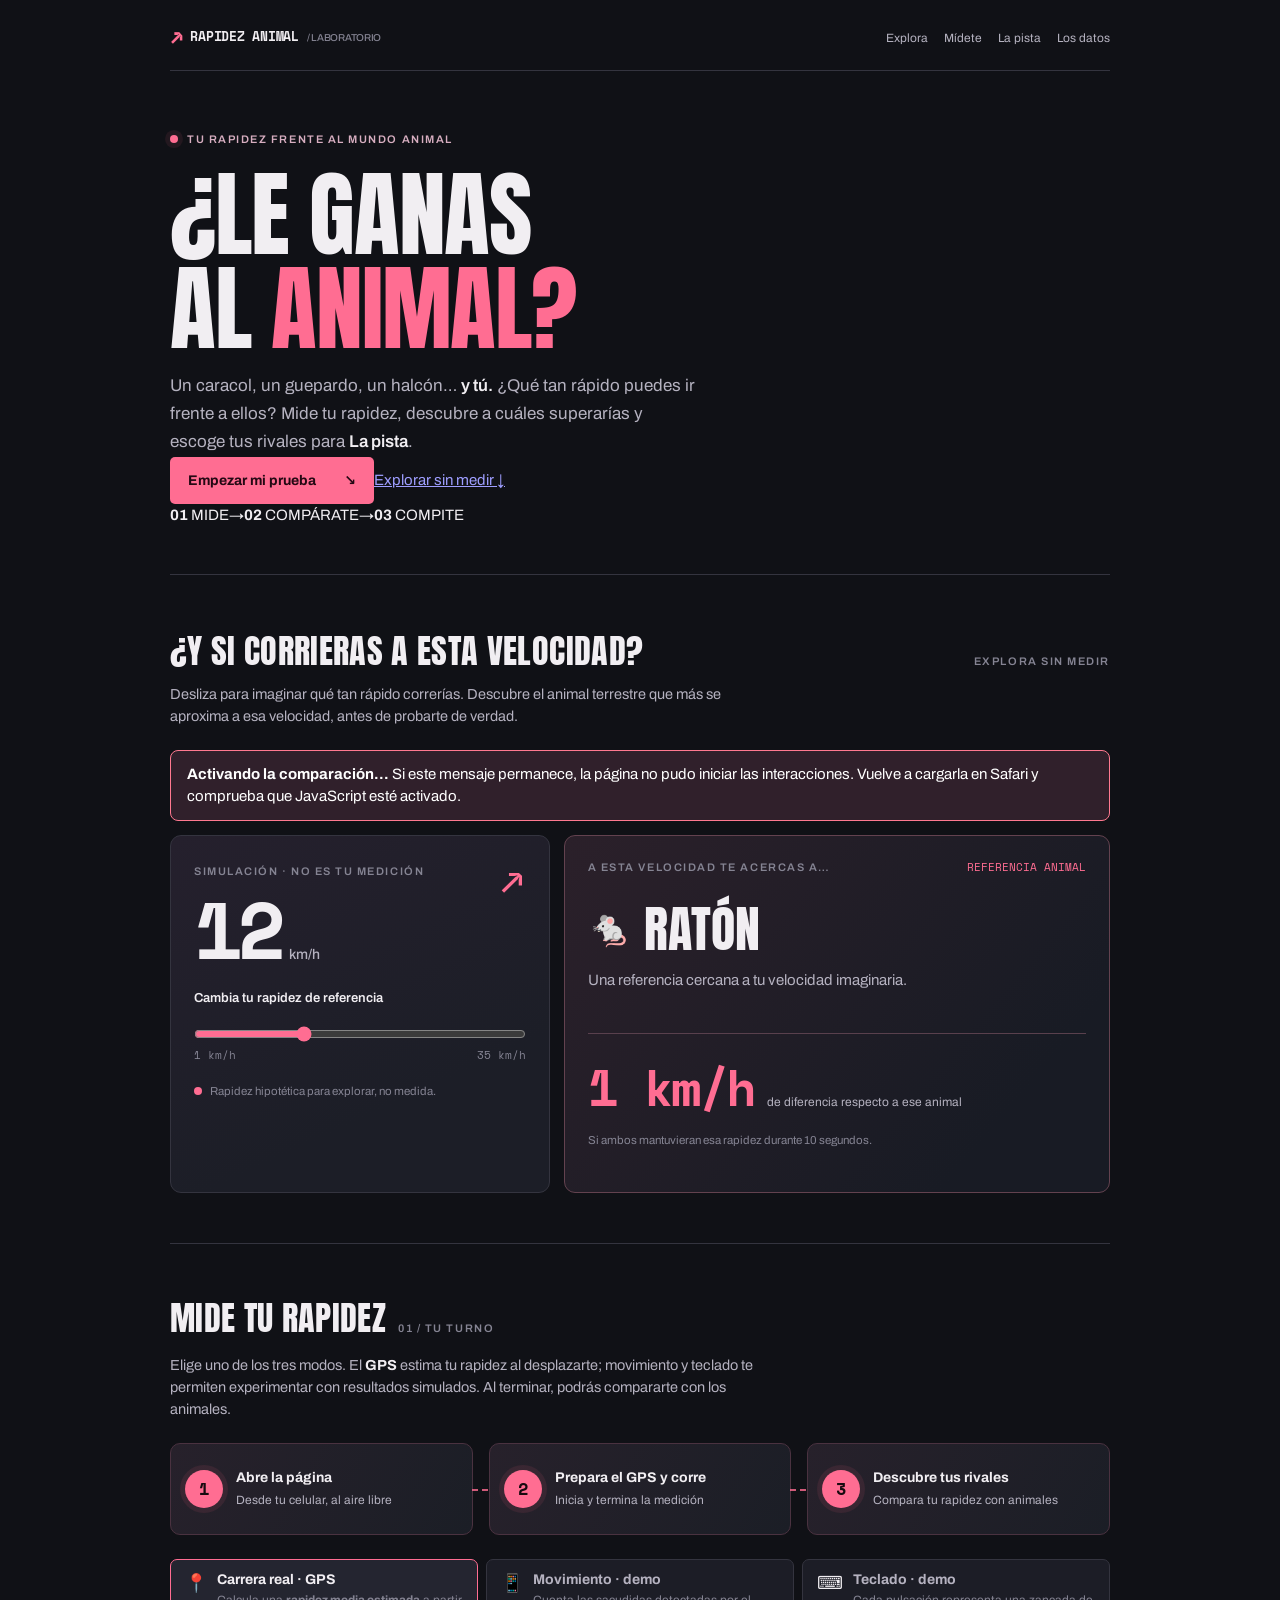
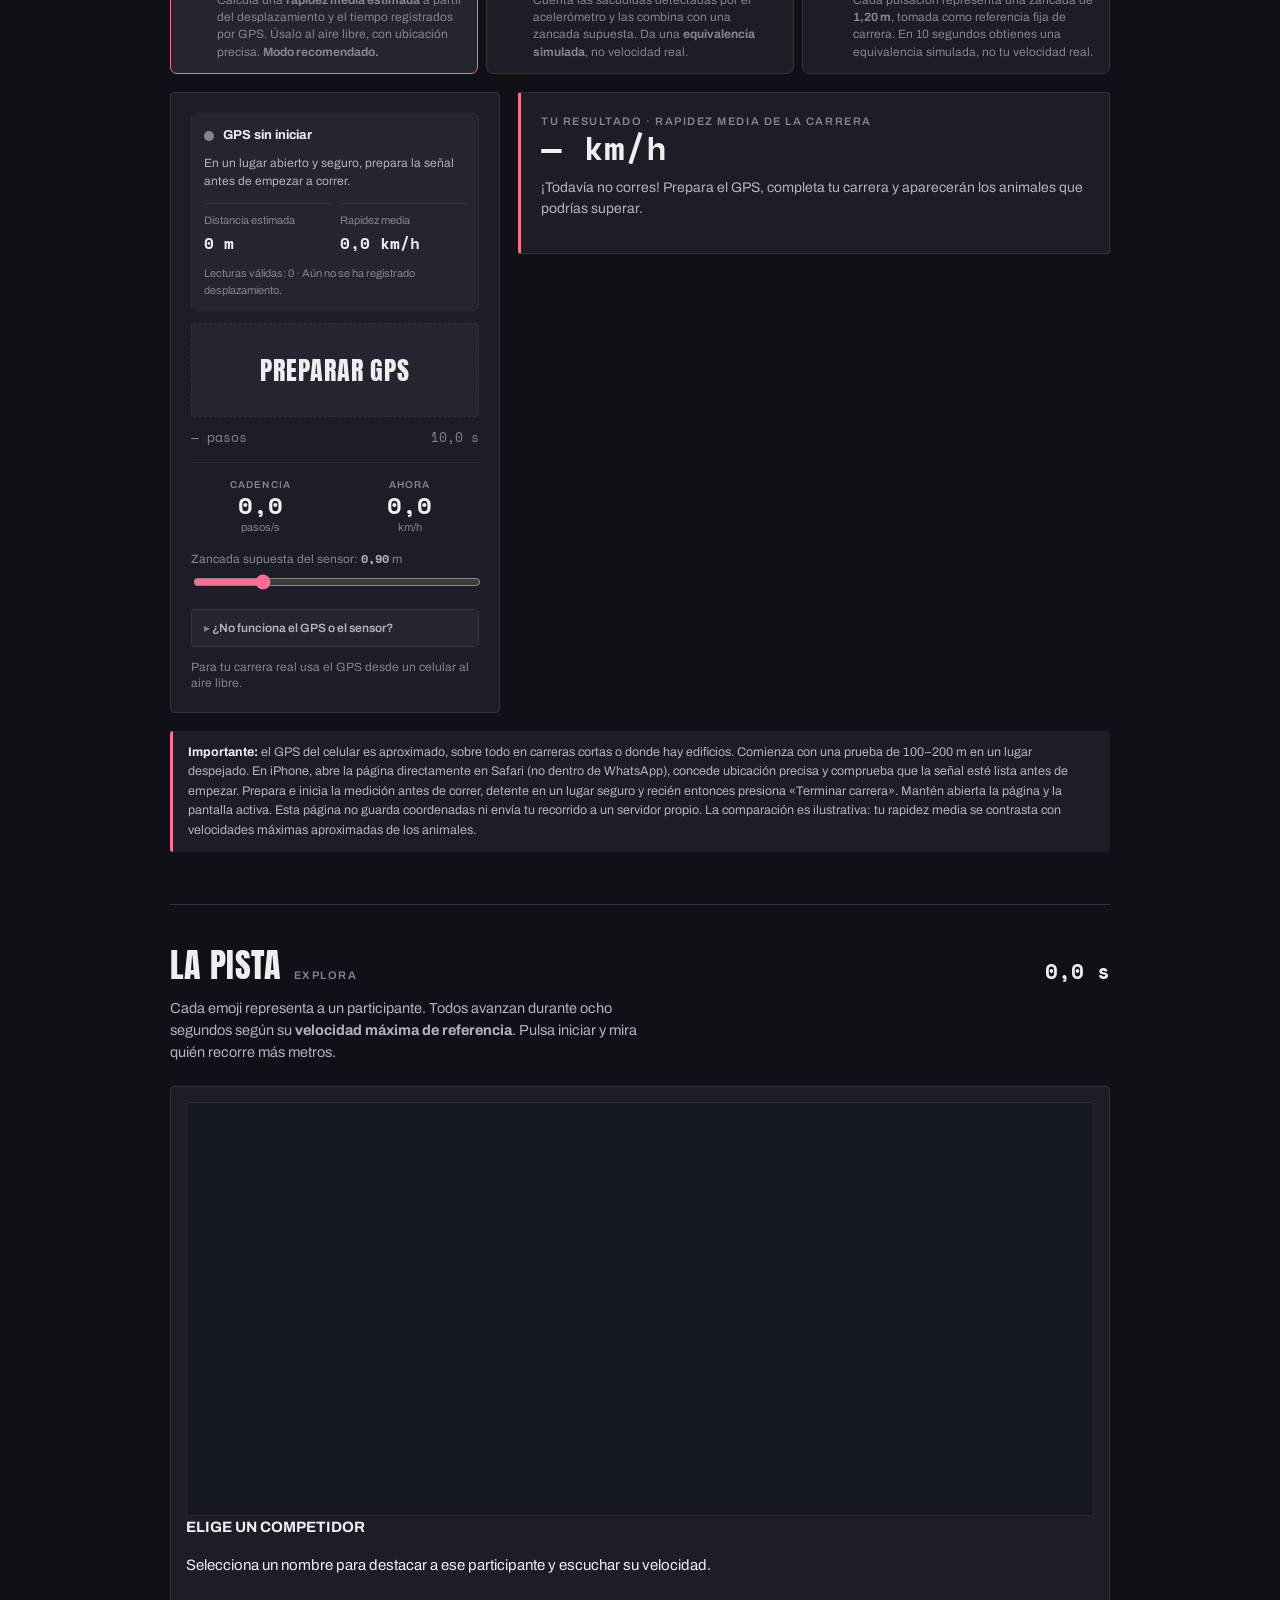
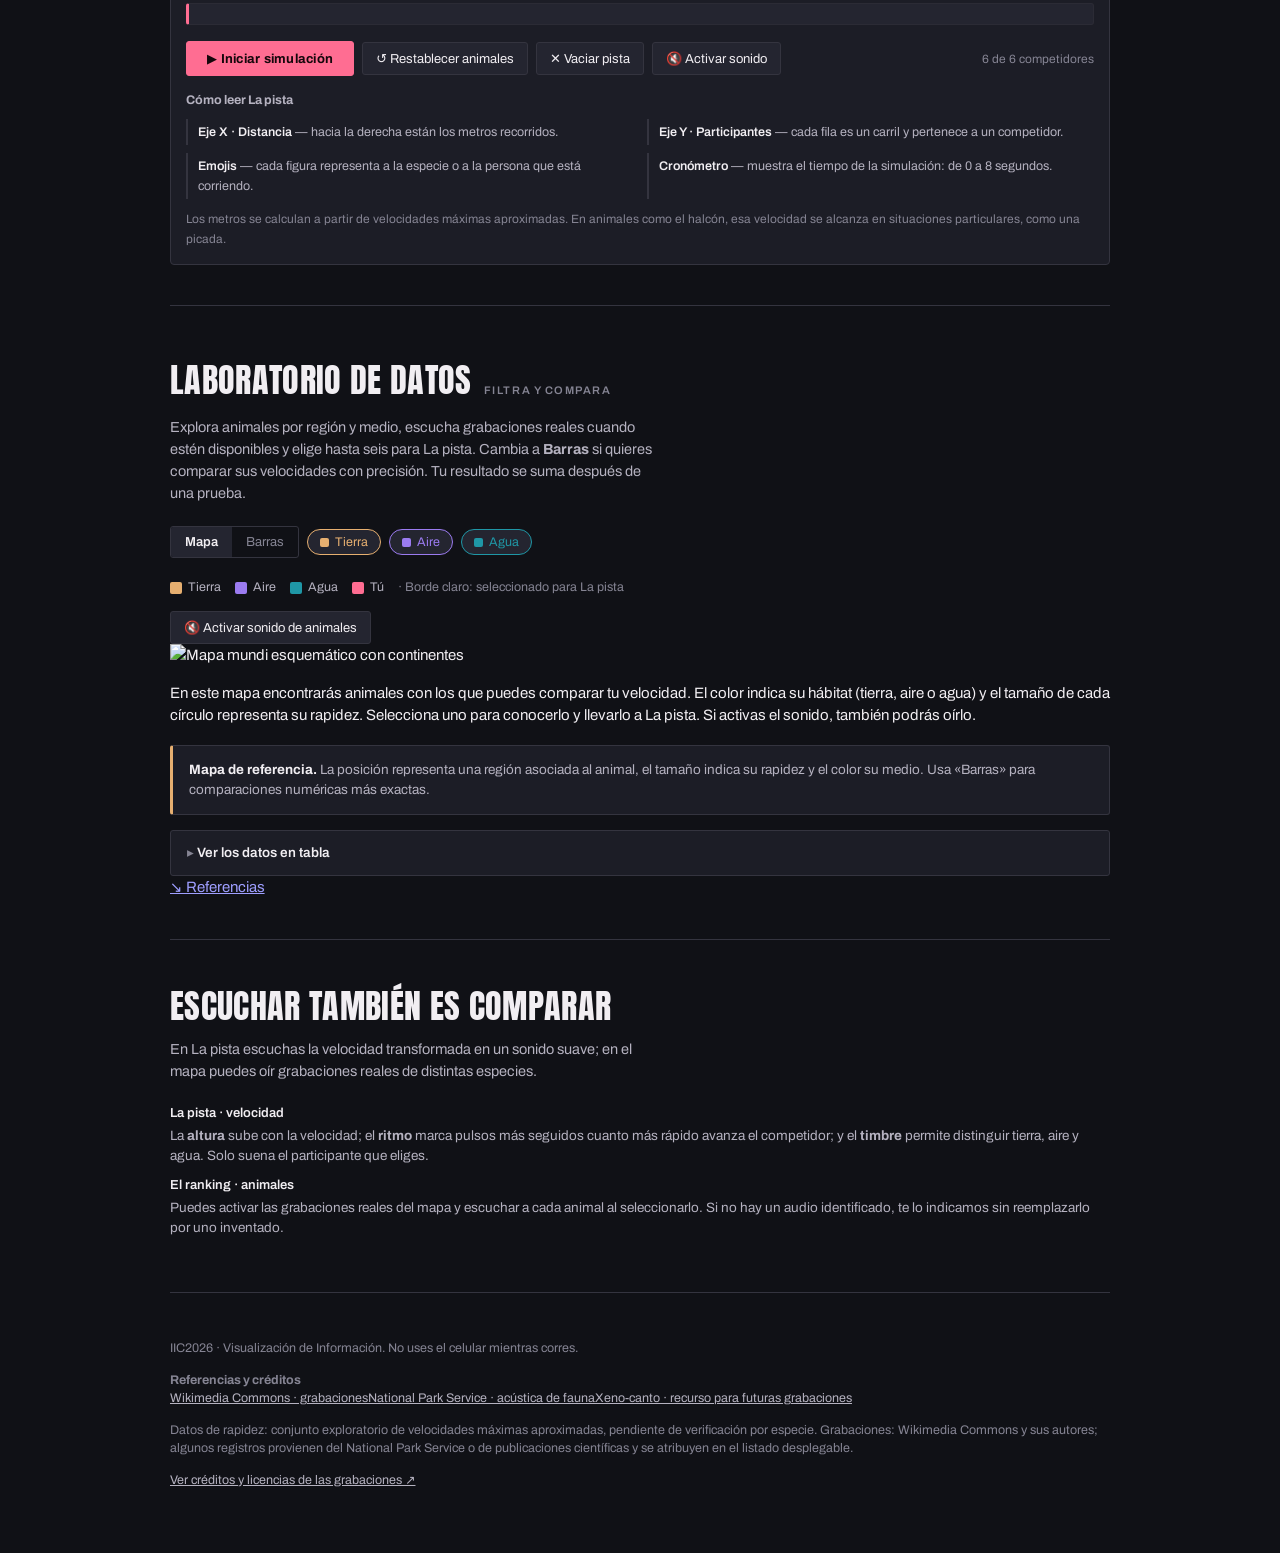
==== commit 62525c3a: "Add files via upload" ====
--- a/index.html
+++ b/index.html
@@ -1,435 +1,32 @@
 <!DOCTYPE html>
-
 <html lang="es">
 <head>
 <meta charset="utf-8"/>
 <meta content="width=device-width, initial-scale=1, viewport-fit=cover" name="viewport"/>
-<title>¿A quién podrías superar? · Carrera animal</title>
+<title>¿Le ganas al animal? · Mide tu rapidez</title>
 <link href="https://fonts.googleapis.com" rel="preconnect"/>
 <link crossorigin="" href="https://fonts.gstatic.com" rel="preconnect"/>
 <link href="https://fonts.googleapis.com/css2?family=Anton&amp;family=Archivo:wght@400;500;600;700&amp;family=Space+Mono:wght@400;700&amp;display=swap" rel="stylesheet"/>
-<!-- CSS integrado: versión autocontenida para GitHub Pages -->
-<style>
-:root{
-    --ground:#111318;
-    --surface:#191c23;
-    --surface-2:#1f232b;
-    --line:#2a2f3a;
-    --line-soft:#21252d;
-    --ink:#edeef2;
-    --ink-2:#a3a8b5;
-    --ink-3:#6e7482;
-    --tierra:#c4821f;
-    --aire:#9b7bf0;
-    --agua:#1f97a6;
-    --tu:#e85d75;
-    --track:#15181e;
-    color-scheme:dark;
-  }
-  *{box-sizing:border-box}
-  body{
-    margin:0;
-    background:var(--ground);
-    color:var(--ink);
-    font-family:"Archivo",system-ui,-apple-system,"Segoe UI",sans-serif;
-    font-size:15px;
-    line-height:1.5;
-    -webkit-font-smoothing:antialiased;
-  }
-  .wrap{max-width:980px;margin:0 auto;padding-inline:20px;padding-block:0 64px}
-  h1,h2,h3{margin:0;text-wrap:balance}
-  .display{font-family:"Anton",Impact,"Arial Narrow",sans-serif;font-weight:400;letter-spacing:.01em;text-transform:uppercase}
-  .mono{font-family:"Space Mono",ui-monospace,Menlo,monospace;font-variant-numeric:tabular-nums}
-  .eyebrow{font-size:11px;letter-spacing:.14em;text-transform:uppercase;color:var(--ink-3);font-weight:600}
-
-  /* ---------- hero ---------- */
-  .hero{padding-block:48px 28px;border-bottom:1px solid var(--line)}
-  .hero h1{font-size:clamp(42px,9vw,86px);line-height:.92;margin-block:14px 0}
-  .hero h1 em{font-style:normal;color:var(--tu)}
-  .lead{color:var(--ink-2);max-width:56ch;margin-block:16px 0;font-size:16px}
-  .stats{display:flex;flex-wrap:wrap;gap:10px;margin-top:26px}
-  .stat{flex:1 1 150px;background:var(--surface);border:1px solid var(--line-soft);border-radius:3px;padding:12px 14px}
-  .stat .k{font-size:10px;letter-spacing:.12em;text-transform:uppercase;color:var(--ink-3);font-weight:600}
-  .stat .v{font-family:"Space Mono",monospace;font-variant-numeric:tabular-nums;font-size:21px;font-weight:700;margin-top:4px;line-height:1.1}
-  .stat .u{font-size:12px;color:var(--ink-2);margin-top:2px}
-
-  section{padding-block:40px;border-bottom:1px solid var(--line)}
-  section:last-of-type{border-bottom:0}
-  .sec-head{display:flex;align-items:baseline;gap:12px;flex-wrap:wrap;margin-bottom:6px}
-  .sec-head h2{font-size:clamp(24px,4.4vw,34px)}
-  .sec-note{color:var(--ink-2);max-width:62ch;margin-block:8px 22px;font-size:14.5px}
-
-  /* ---------- controls ---------- */
-  .controls{display:flex;flex-wrap:wrap;gap:8px;align-items:center;margin-bottom:20px}
-  button,select{font-family:inherit;font-size:13px;color:var(--ink);background:var(--surface-2);border:1px solid var(--line);border-radius:3px;padding:8px 13px;cursor:pointer}
-  button:hover,select:hover{border-color:var(--ink-3)}
-  button:focus-visible,select:focus-visible,.chip:focus-visible,.row:focus-visible{outline:2px solid var(--tu);outline-offset:2px}
-  .btn-go{background:var(--tu);border-color:var(--tu);color:#15070b;font-weight:700;padding:9px 20px;letter-spacing:.02em}
-  .btn-go:hover{filter:brightness(1.1)}
-  .btn-go[disabled]{opacity:.45;cursor:default;filter:none}
-  .chip{font-family:inherit;font-size:12.5px;background:transparent;border:1px solid var(--line);color:var(--ink-2);border-radius:99px;padding:5px 12px;cursor:pointer;display:inline-flex;align-items:center;gap:6px}
-  .chip .dot{width:9px;height:9px;border-radius:2px;background:currentColor;flex:none}
-  .chip[aria-pressed="true"]{color:var(--ink);border-color:currentColor;background:var(--surface-2)}
-  .seg{display:inline-flex;border:1px solid var(--line);border-radius:3px;overflow:hidden}
-  .seg button{border:0;border-radius:0;background:transparent;padding:8px 14px;color:var(--ink-3)}
-  .seg button[aria-pressed="true"]{background:var(--surface-2);color:var(--ink);font-weight:600}
-  .spacer{flex:1 1 auto}
-
-  /* ---------- pista ---------- */
-  .lanes{background:var(--track);border:1px solid var(--line-soft);border-radius:4px;padding:10px 26px 12px 12px;position:relative;overflow:hidden}
-  .finish{position:absolute;top:0;bottom:0;right:7px;width:5px;background:repeating-linear-gradient(0deg,var(--ink-3) 0 6px,transparent 6px 12px);opacity:.5}
-  .lane{display:grid;grid-template-columns:minmax(0,1fr);gap:2px;padding-block:7px;border-bottom:1px dashed var(--line-soft)}
-  .lane:last-child{border-bottom:0}
-  .lane-top{display:flex;align-items:baseline;gap:8px;font-size:12.5px;color:var(--ink-2);min-width:0}
-  .lane-name{color:var(--ink);font-weight:600;white-space:nowrap;overflow:hidden;text-overflow:ellipsis}
-  .lane-time{margin-left:auto;font-family:"Space Mono",monospace;font-variant-numeric:tabular-nums;font-size:12px;color:var(--ink-3);white-space:nowrap}
-  .lane-track{position:relative;height:26px}
-  .lane-rule{position:absolute;left:0;right:0;top:50%;height:1px;background:var(--line-soft)}
-  .runner{position:absolute;top:50%;left:0;transform:translate(0,-50%);font-size:20px;line-height:1;will-change:transform;filter:drop-shadow(0 0 6px rgba(0,0,0,.6))}
-  .clockbar{display:flex;align-items:baseline;gap:10px;flex-wrap:wrap;margin-top:14px}
-  .clockbar .lbl{font-size:11px;letter-spacing:.12em;text-transform:uppercase;color:var(--ink-3);font-weight:600}
-  .clockbar .val{font-family:"Space Mono",monospace;font-variant-numeric:tabular-nums;font-size:26px;font-weight:700}
-  .hint{font-size:13px;color:var(--ink-3);margin-top:12px}
-
-  /* ---------- tu turno ---------- */
-  .duel{display:grid;grid-template-columns:1fr;gap:18px}
-  @media(min-width:680px){.duel{grid-template-columns:minmax(0,260px) minmax(0,1fr);align-items:start}}
-  .modes{display:grid;grid-template-columns:1fr;gap:8px;margin-bottom:18px}
-  @media(min-width:680px){.modes{grid-template-columns:repeat(3,minmax(0,1fr))}}
-  .mode{display:grid;grid-template-columns:auto 1fr;grid-template-rows:auto auto;gap:2px 10px;text-align:left;padding:12px 14px;background:var(--surface);border:1px solid var(--line);border-radius:3px;align-items:center}
-  .mode .mi{font-size:18px;grid-row:span 2;align-self:start}
-  .mode .mt{font-weight:700;font-size:14px;color:var(--ink-2)}
-  .mode .md{font-size:12px;color:var(--ink-3);line-height:1.35}
-  .mode[aria-pressed="true"]{border-color:var(--tu);background:var(--surface-2)}
-  .mode[aria-pressed="true"] .mt{color:var(--ink)}
-  .tapbox{background:var(--surface);border:1px solid var(--line);border-radius:4px;padding:18px;text-align:center}
-  .live-read{display:grid;grid-template-columns:1fr 1fr;gap:10px;margin-top:14px;padding-top:14px;border-top:1px solid var(--line-soft)}
-  .live-read>div{display:flex;flex-direction:column;gap:1px}
-  .live-read .lk{font-size:10px;letter-spacing:.11em;text-transform:uppercase;color:var(--ink-3);font-weight:600}
-  .live-read .lv{font-size:24px;font-weight:700;line-height:1.05}
-  .live-read .lu{font-size:11px;color:var(--ink-3)}
-  .stride{display:block;margin-top:14px;font-size:12px;color:var(--ink-3);text-align:left}
-  .stride b{color:var(--ink-2)}
-  .stride input{width:100%;margin-top:6px;accent-color:var(--tu)}
-  .status{font-size:12px;line-height:1.4;color:var(--ink-3);margin:12px 0 0;text-align:left;min-height:1em}
-  .status.warn{color:var(--tierra)}
-  .diag{margin-top:14px;text-align:left;background:var(--surface-2)}
-  .diag summary{font-size:12px;padding:9px 12px;font-weight:600;color:var(--ink-2)}
-  .diag .body{padding:0 12px 12px}
-  .diag ul{list-style:none;margin:10px 0 0;padding:0;font-size:12px}
-  .diag li{display:grid;grid-template-columns:18px 1fr;gap:6px;padding-block:4px;border-top:1px solid var(--line-soft);align-items:start}
-  .diag li:first-child{border-top:0}
-  .diag .k{color:var(--ink-2)}
-  .diag .v{color:var(--ink-3);font-family:"Space Mono",monospace;font-size:11px;display:block}
-  .diag .fix{margin-top:10px;font-size:12px;line-height:1.45;color:var(--ink);background:var(--surface);border-left:2px solid var(--tu);padding:9px 11px}
-  .status code{font-family:"Space Mono",monospace;font-size:11px;background:var(--surface-2);padding:1px 4px;border-radius:2px}
-  .tapbtn{width:100%;padding:26px 12px;font-family:"Anton",Impact,sans-serif;font-size:26px;letter-spacing:.03em;text-transform:uppercase;background:var(--surface-2);border:1px dashed var(--line);color:var(--ink);border-radius:3px;touch-action:manipulation;user-select:none}
-  .tapbtn.live{background:var(--tu);color:#15070b;border-style:solid;border-color:var(--tu)}
-  .tapmeta{display:flex;justify-content:space-between;gap:10px;margin-top:12px;font-family:"Space Mono",monospace;font-variant-numeric:tabular-nums;font-size:12.5px;color:var(--ink-3)}
-  .verdict{background:var(--surface);border:1px solid var(--line);border-left:3px solid var(--tu);border-radius:3px;padding:18px}
-  .verdict .big{font-family:"Space Mono",monospace;font-variant-numeric:tabular-nums;font-size:34px;font-weight:700;line-height:1.05}
-  .verdict .beat{margin-top:12px;font-size:14px;color:var(--ink-2)}
-  .verdict ul{margin:10px 0 0;padding-left:18px;font-size:13.5px;color:var(--ink-2)}
-  .verdict li{margin-block:3px}
-
-  /* ---------- ranking ---------- */
-  .legend{display:flex;flex-wrap:wrap;gap:14px;font-size:12.5px;color:var(--ink-2);margin-bottom:14px}
-  .legend span{display:inline-flex;align-items:center;gap:6px}
-  .legend i{width:12px;height:12px;border-radius:2px;display:inline-block}
-  .axis{display:grid;position:relative;height:18px;margin-left:var(--namecol);font-size:10.5px;color:var(--ink-3);font-family:"Space Mono",monospace}
-  .tick{position:absolute;top:0;transform:translateX(-50%);white-space:nowrap}
-  .bars{--namecol:152px;position:relative}
-  @media(max-width:560px){.bars{--namecol:112px}}
-  .grid{position:absolute;left:var(--namecol);right:56px;top:0;bottom:0;pointer-events:none}
-  .gline{position:absolute;top:0;bottom:0;width:1px;background:var(--line-soft)}
-  .row{display:grid;grid-template-columns:var(--namecol) minmax(0,1fr) 56px;align-items:center;gap:0;height:25px;position:relative;cursor:pointer;background:none;border:0;padding:0;width:100%;text-align:left;font:inherit;color:inherit}
-  .row:hover .nm,.row.on .nm{color:var(--ink)}
-  .row:hover .vl,.row.on .vl{color:var(--ink)}
-  .nm{font-size:12.5px;color:var(--ink-2);white-space:nowrap;overflow:hidden;text-overflow:ellipsis;padding-right:10px;display:flex;align-items:center;gap:6px}
-  .nm .em{font-size:13px;flex:none}
-  .plot{position:relative;height:13px}
-  .fill{position:absolute;left:0;top:0;height:100%;border-radius:0 4px 4px 0;min-width:3px;transition:width .35s cubic-bezier(.2,.7,.3,1)}
-  .row.on .fill{box-shadow:0 0 0 2px var(--ground),0 0 0 3px var(--ink)}
-  .vl{font-family:"Space Mono",monospace;font-variant-numeric:tabular-nums;font-size:11.5px;color:var(--ink-3);text-align:right;padding-left:8px}
-  .callout{margin-top:18px;background:var(--surface);border:1px solid var(--line);border-left:3px solid var(--tierra);border-radius:3px;padding:14px 16px;font-size:13.5px;color:var(--ink-2)}
-  .callout b{color:var(--ink)}
-  .empty{color:var(--ink-3);font-size:13.5px;padding:20px 0}
-
-  /* ---------- tabla + notas ---------- */
-  details{border:1px solid var(--line);border-radius:3px;background:var(--surface);margin-top:8px}
-  summary{cursor:pointer;padding:12px 16px;font-size:13.5px;font-weight:600;list-style:none}
-  summary::-webkit-details-marker{display:none}
-  summary::before{content:"▸ ";color:var(--ink-3)}
-  details[open] summary::before{content:"▾ "}
-  .tablewrap{overflow-x:auto;padding:0 16px 16px}
-  table{border-collapse:collapse;width:100%;font-size:12.5px;min-width:440px}
-  th,td{text-align:left;padding:6px 10px 6px 0;border-bottom:1px solid var(--line-soft);white-space:nowrap}
-  th{color:var(--ink-3);font-size:10.5px;letter-spacing:.1em;text-transform:uppercase;font-weight:600}
-  td.n{font-family:"Space Mono",monospace;font-variant-numeric:tabular-nums;text-align:right;padding-right:16px}
-
-  .steps{display:grid;gap:12px;margin-top:6px;counter-reset:s}
-  @media(min-width:760px){.steps{grid-template-columns:repeat(2,minmax(0,1fr))}}
-  .step{background:var(--surface);border:1px solid var(--line-soft);border-radius:3px;padding:14px 16px;position:relative}
-  .step .n{font-family:"Space Mono",monospace;font-size:11px;color:var(--tu);font-weight:700;letter-spacing:.1em}
-  .step h3{font-size:15px;margin-top:6px}
-  .step p{margin:6px 0 0;font-size:13.5px;color:var(--ink-2)}
-  .map{margin-top:8px;font-size:13.5px;color:var(--ink-2)}
-  .map dt{font-weight:600;color:var(--ink);margin-top:10px;font-size:13px}
-  .map dd{margin:2px 0 0}
-  footer{padding-block:34px 0;font-size:12.5px;color:var(--ink-3);border-top:1px solid var(--line)}
-  footer a{color:var(--ink-2)}
-
-  @media (prefers-reduced-motion:reduce){
-    .fill{transition:none}
-  }
-
-:root{padding-top:env(safe-area-inset-top,0px);padding-bottom:env(safe-area-inset-bottom,0px)}
-  img{max-width:100%} [hidden]{display:none!important}
-
-.intro-section{padding-top:34px}
-.intro-section .sec-head{align-items:baseline}
-.intro-time{margin-left:auto;font-size:21px;font-weight:700;color:var(--ink);white-space:nowrap}
-.intro-viz{background:var(--surface);border:1px solid var(--line);border-radius:4px;padding:15px}
-.intro-chart-shell{background:var(--track);border:1px solid var(--line-soft);border-radius:3px;overflow-x:auto}
-#intro-svg{display:block;width:100%;min-width:540px;height:auto}
-.intro-legend{display:flex;flex-wrap:wrap;gap:8px;margin-top:14px}
-.intro-chip{display:inline-flex;align-items:center;gap:6px;font-size:12px;border:1px solid var(--line);border-radius:3px;background:var(--surface-2);color:var(--ink-2);padding:7px 9px}
-.intro-chip[data-active="true"]{border-color:var(--intro-color);color:var(--ink);background:#292e37}
-.intro-chip-dot{width:8px;height:8px;flex:none;border-radius:50%;background:var(--intro-color)}
-.intro-chip strong{font-family:"Space Mono",monospace;font-size:10px;font-weight:400;color:var(--ink-2)}
-.intro-actions{margin:16px 0 0}
-.intro-explain{color:var(--ink-3);font-size:12.5px;line-height:1.6;margin:14px 0 0;max-width:80ch}
-.intro-explain strong{color:var(--ink-2)}
-.intro-status{color:var(--ink-3);font-size:12px;margin-left:auto}
-@media(max-width:560px){.intro-viz{padding:10px}.intro-time{font-size:17px}.intro-chip{font-size:11px}.intro-chip strong{font-size:9px}.intro-status{width:100%;margin-left:0}}
-
-.intro-selected{margin-top:12px;padding:10px 12px;background:var(--surface-2);border:1px solid var(--line-soft);border-left:3px solid var(--tu);border-radius:3px;font-size:12.5px;color:var(--ink-2);line-height:1.65}
-.intro-selected strong{color:var(--ink);font-weight:700}
-.intro-selected .mono{font-size:12px}
-.intro-winner{background:var(--surface-2);border:1px solid var(--line);border-left:3px solid var(--tierra);border-radius:3px;padding:12px 15px;margin-top:14px;font-size:13.5px;color:var(--ink-2)}
-.intro-winner strong{color:var(--ink)}
-.intro-winner .mono{color:var(--ink)}
-.intro-explain{max-width:none}
-.intro-explain>.intro-key{display:grid;grid-template-columns:repeat(2,minmax(0,1fr));gap:8px 14px;margin-top:9px}
-.intro-key>span{display:block;border-left:2px solid var(--line);padding:3px 10px;color:var(--ink-2)}
-.intro-key b{color:var(--ink);font-weight:600}
-.intro-explain p{font-size:12px;color:var(--ink-3);margin:11px 0 0}
-.result-rival{margin-top:14px;padding:11px 13px;background:var(--surface-2);border:1px solid var(--line-soft);font-size:13px;line-height:1.6;color:var(--ink-2)}
-.result-rival strong{color:var(--ink)}
-.row.on .nm{color:var(--ink)}
-.row.on .vl{color:var(--ink)}
-@media(max-width:560px){.intro-explain>.intro-key{grid-template-columns:1fr}.intro-selected{font-size:12px}.intro-actions .intro-status{width:100%}}
-
-/* ---------- Carrera real con GPS ---------- */
-.race-steps{display:grid;grid-template-columns:repeat(3,minmax(0,1fr));gap:8px;margin-bottom:18px}
-.gps-panel{border:1px solid var(--line-soft);border-radius:5px;background:var(--surface-2);padding:12px;margin-bottom:12px;text-align:left}
-.gps-tag{display:flex;gap:9px;align-items:center;margin:0;font-size:13px}
-.gps-light{display:inline-block;flex:none;width:10px;height:10px;border-radius:50%;background:var(--ink-3)}
-.gps-light.searching{background:#e7ad58}
-.gps-light.ready{background:#80d5a8}
-.gps-light.tracking{background:var(--tu);box-shadow:0 0 0 4px rgba(232,93,117,.13)}
-.gps-guidance{color:var(--ink-2);font-size:12px;margin:8px 0 0}
-.gps-metrics{display:grid;grid-template-columns:1fr 1fr;gap:10px;margin-top:13px}
-.gps-metrics>div{border-top:1px solid var(--line);padding-top:8px;display:grid;gap:3px}
-.gps-metrics span{font-size:11px;color:var(--ink-3)}
-.gps-metrics strong{font-size:16px}
-.gps-cancel{margin-top:12px;background:transparent;color:var(--ink-2);padding:5px 9px}
-.race-disclaimer{background:var(--surface);border-left:3px solid var(--tu);border-radius:3px;padding:12px 15px;margin-top:18px;font-size:12.5px;color:var(--ink-2);line-height:1.55}
-.race-disclaimer strong{color:var(--ink)}
-@media(max-width:560px){.race-steps{grid-template-columns:1fr}.gps-metrics strong{font-size:14px}}
-
-
-/* V2: recorrido visual, visible también en escritorio */
-.race-steps{
-  display:grid;
-  grid-template-columns:repeat(3,minmax(0,1fr));
-  gap:16px;
-  margin:0 0 24px;
-}
-.race-step{
-  position:relative;
-  min-width:0;
-  min-height:92px;
-  padding:16px 14px;
-  display:flex;
-  align-items:center;
-  gap:13px;
-  background:linear-gradient(120deg,#27212b 0%,#1b1e26 100%);
-  border:1px solid #4a3240;
-  border-radius:10px;
-}
-.race-step:not(:last-child)::after{
-  content:"";
-  position:absolute;
-  width:16px;
-  left:100%;
-  top:50%;
-  border-top:2px dashed var(--tu);
-  opacity:.8;
-}
-.race-step-n{
-  display:grid;
-  flex:0 0 38px;
-  width:38px;height:38px;
-  place-items:center;
-  background:var(--tu);
-  color:#170a0f;
-  border-radius:50%;
-  font:700 17px "Space Mono",monospace;
-  box-shadow:0 0 0 5px rgba(232,93,117,.1);
-}
-.race-step strong{display:block;font-size:14px;line-height:1.3;color:var(--ink)}
-.race-step small{display:block;margin-top:5px;color:var(--ink-2);font-size:12px;line-height:1.4}
-.mode{min-height:106px;align-content:center;border-radius:7px;gap:5px 10px}
-.mode .md{line-height:1.45}
-.gps-count{margin:10px 0 0;font-size:11px;color:var(--ink-3);line-height:1.5}
-.mode-explainer{margin-top:18px;border-radius:6px;border-color:#47313b;background:var(--surface)}
-.mode-explainer summary{color:var(--ink);padding:13px 15px}
-.mode-explainer-body{padding:0 16px 14px;font-size:13px;color:var(--ink-2)}
-.mode-explainer-body p{margin:10px 0;line-height:1.6}
-.mode-explainer-body b{color:var(--ink)}
-@media(min-width:820px){
-  .duel{grid-template-columns:minmax(0,330px) minmax(0,1fr);gap:18px}
-  .tapbox,.verdict{padding:20px}
-}
-@media(min-width:680px) and (max-width:819px){
-  .duel{grid-template-columns:1fr}
-}
-@media(max-width:679px){
-  .race-steps{grid-template-columns:1fr;gap:9px}
-  .race-step{min-height:66px;padding:10px 14px}
-  .race-step:not(:last-child)::after{left:31px;top:100%;height:9px;width:0;border-top:0;border-left:2px dashed var(--tu)}
-  .race-step-n{width:33px;height:33px;flex-basis:33px;font-size:14px}
-  .modes{grid-template-columns:1fr}
-  .mode{min-height:92px}
-}
-@media(min-width:680px) and (max-width:950px){
-  .modes{grid-template-columns:repeat(3,minmax(0,1fr))}
-  .mode{padding:12px 11px;gap:4px 8px}
-  .mode .md{font-size:11.5px}
-}
-@media(max-width:400px){
-  .wrap{padding-inline:14px}
-  .mode{min-height:88px}
-}
-
-/* V3 / La rapidez del usuario es la puerta de entrada a los datos. */
-html{scroll-behavior:smooth}
-:root{--tu:#ff6d92;--ink:#f1eef2;--ink-2:#b5b2c0;--ink-3:#858493;--ground:#101116;--surface:#1c1d26;--surface-2:#242530;--line:#34343f;--line-soft:#2b2b35;--tierra:#e6af70}
-.top-nav{padding:21px 0 16px;border-bottom:1px solid var(--line);display:flex;justify-content:space-between;align-items:center;gap:12px}
-.top-nav a{text-decoration:none}
-.brand{font:700 13px "Space Mono",monospace;color:var(--ink);letter-spacing:-.02em;white-space:nowrap}
-.brand>span{color:var(--tu);font-size:22px;vertical-align:middle}
-.brand small{font:500 10px "Archivo",sans-serif;color:var(--ink-3)}
-.top-links{display:flex;flex-wrap:wrap;gap:16px;font-size:12px}
-.top-links a{color:var(--ink-2)}.top-links a:hover{color:var(--tu)}
-.hero{padding-top:49px;padding-bottom:48px;position:relative}
-.hero .hero-kicker{display:flex;align-items:center;gap:9px;color:#d7aec0}
-.pulse-dot{width:8px;height:8px;background:var(--tu);border-radius:50%;box-shadow:0 0 0 5px rgba(255,109,146,.08)}
-.hero h1{font-size:clamp(48px,9vw,94px);line-height:1.01;letter-spacing:-.013em;margin-top:19px}
-.hero h1 em{color:var(--tu)}
-.hero .lead{max-width:53ch;font-size:17px;line-height:1.65;color:var(--ink-2)}
-.hero .lead strong{color:var(--ink);font-weight:600}
-.hero-actions{display:flex;flex-wrap:wrap;align-items:center;gap:20px;margin-top:25px}
-.hero-btn{background:var(--tu);color:#240813;border-radius:5px;padding:13px 18px;text-decoration:none;font-size:14px;font-weight:700;display:inline-flex;justify-content:space-between;min-width:204px;gap:14px}
-.hero-btn:hover{filter:brightness(1.13)}
-.hero-link{color:var(--ink-2);font-size:13px;text-decoration:none}
-.hero-link:hover{color:var(--ink)}
-.discovery{padding-top:50px;padding-bottom:50px}
-.discovery-title-row{justify-content:space-between;align-items:baseline}
-.discovery .sec-note{max-width:75ch;margin-bottom:22px}
-.discovery .sec-note strong{color:var(--ink)}
-.discovery-shell{display:grid;grid-template-columns:minmax(0, .82fr) minmax(0,1.18fr);gap:14px}
-.discovery-control,.insight{border:1px solid var(--line);border-radius:11px;padding:23px;min-width:0}
-.discovery-control{background:linear-gradient(155deg,#25202d 0%,#1c1e27 70%)}
-.insight{background:linear-gradient(130deg,#2b202a,#181b24 80%);border-color:#63424f}
-.speed-heading{display:flex;justify-content:space-between;align-items:flex-start}
-.speed-value{display:flex;align-items:baseline;gap:8px;font:700 clamp(58px,7vw,80px) "Space Mono",monospace;line-height:1.2;letter-spacing:-.07em;color:var(--ink)}
-.speed-unit{font:500 14px "Archivo",sans-serif;letter-spacing:0;color:var(--ink-2)}
-.speed-symbol{font:400 46px "Space Mono",monospace;color:var(--tu);line-height:1}
-.control-caption{display:block;font-size:13px;font-weight:600;color:var(--ink);margin-top:12px}
-#explore-slider{display:block;width:100%;margin:15px 0 3px;accent-color:var(--tu);cursor:pointer;min-height:20px}
-.speed-range{display:flex;justify-content:space-between;color:var(--ink-3);font:11px "Space Mono",monospace}
-.preset-heading{font-size:10px;letter-spacing:.12em;font-weight:700;color:var(--ink-3);margin:24px 0 10px}
-.speed-presets{display:grid;grid-template-columns:repeat(2,minmax(0,1fr));gap:8px}
-.speed-presets button{padding:10px 7px;border-radius:6px;text-align:center;font-size:11.5px;min-width:0}
-.speed-presets button[aria-pressed="true"]{border-color:var(--tu);background:#432b3b;color:var(--ink)}
-.speed-context{display:flex;gap:8px;margin-top:20px;align-items:flex-start;line-height:1.45;font-size:11.5px;color:var(--ink-3)}
-.marker-sim{width:8px;height:8px;background:var(--tu);border-radius:50%;margin-top:4px;flex:none}
-.insight-top{display:flex;justify-content:space-between;gap:8px;align-items:flex-start}
-.insight-no{color:var(--tu);font:11px "Space Mono",monospace;white-space:nowrap}
-.insight-animal{font-family:"Anton",Impact,sans-serif;font-size:clamp(31px,4vw,50px);line-height:1.25;display:flex;align-items:center;gap:12px;margin:23px 0 6px;text-transform:uppercase}
-#rival-emoji{font-family:system-ui;font-size:35px}
-.insight-claim{color:var(--ink-2);font-size:15px;line-height:1.55;min-height:48px;margin:8px 0 16px}
-.gap-stat{display:flex;align-items:baseline;gap:13px;border-top:1px solid #59404d;padding-top:16px}
-.gap-stat strong{font:700 clamp(35px,5vw,50px) "Space Mono",monospace;white-space:nowrap;letter-spacing:-.065em;color:var(--tu)}
-.gap-stat span{max-width:220px;font-size:12px;color:var(--ink-2)}
-.insight-context{font-size:11.5px;color:var(--ink-3);margin:8px 0 20px}
-.compare-sound{width:100%;background:#f0d2df;border-color:#f0d2df;color:#321b26;border-radius:6px;font-weight:700;padding:12px 16px;text-align:left}
-.compare-arrow{float:right}
-.sound-caption{color:var(--ink-2);font-size:11.5px;line-height:1.5;margin:10px 0 0}
-.distance-viz{background:var(--surface);border:1px solid var(--line);border-radius:11px;padding:22px;margin-top:14px}
-.distance-viz-head{display:flex;justify-content:space-between;gap:14px;align-items:start;margin-bottom:22px}
-.distance-viz-head h3{font:400 23px "Anton",Impact,sans-serif;letter-spacing:.015em}
-.distance-viz-head p{margin:5px 0 0;font-size:12px;color:var(--ink-2)}
-.distance-viz-head p strong{color:var(--ink)}
-.distance-axis{display:flex;justify-content:space-between;margin:0 75px 12px 154px;color:var(--ink-3);font:10px "Space Mono",monospace}
-.distance-rows{display:grid;gap:8px}
-.distance-row{display:grid;grid-template-columns:154px minmax(0,1fr) 75px;gap:0;align-items:center;min-height:31px}
-.distance-name{font-size:12px;white-space:nowrap;overflow:hidden;text-overflow:ellipsis;padding-right:8px;color:var(--ink-2)}
-.distance-bar-track{background:repeating-linear-gradient(90deg,transparent 0,transparent calc(25% - 1px),#41404b calc(25% - 1px),#41404b 25%);height:18px;position:relative;border-left:1px solid #777381}
-.distance-bar{height:100%;background:#8870b2;border-radius:0 4px 4px 0;min-width:1px;transition:width .19s ease-out}
-.distance-row.is-you .distance-bar{background:var(--tu)}
-.distance-row.is-you .distance-name,.distance-row.is-rival .distance-name{color:var(--ink);font-weight:700}
-.distance-row.is-rival .distance-bar{background:#b9a5e6}
-.distance-amount{font-size:11px;color:var(--ink-2);text-align:right;white-space:nowrap}
-.distance-note{font-size:11.5px;color:var(--ink-2);margin:18px 0 0;line-height:1.5}
-.note-dot{display:inline-block;background:var(--tu);width:7px;height:7px;border-radius:50%;margin-right:5px}
-.discovery-foot{display:flex;align-items:center;justify-content:space-between;gap:12px;flex-wrap:wrap;background:#2a222e;border:1px solid #563947;border-radius:8px;margin-top:15px;padding:16px 20px;font-size:13px;color:var(--ink-2)}
-.discovery-foot strong{color:var(--ink)}
-.mini-cta{background:var(--tu);color:#260914;text-decoration:none;font-weight:700;padding:9px 12px;border-radius:4px;white-space:nowrap}
-.dataset-alert{font-size:11.5px;color:var(--ink-3);line-height:1.7;margin:15px 0 0}
-.dataset-alert strong{color:var(--ink-2)}
-.run-section{padding-top:48px}
-.run-section .sec-note{max-width:75ch}
-.run-section .sec-note strong{color:var(--ink)}
-.ranking-section{padding-top:48px}
-button:focus-visible,input:focus-visible,a:focus-visible{outline:2px solid var(--tu);outline-offset:3px}
-@media(max-width:700px){
- .top-nav{align-items:start}.top-links{gap:8px;justify-content:end;font-size:10px}
- .brand small{display:none}.hero{padding-top:34px;padding-bottom:35px}.hero h1{font-size:clamp(43px,11vw,66px)}
- .hero .lead{font-size:15px}
- .discovery-shell{grid-template-columns:1fr}
- .discovery-control,.insight{padding:18px}
- .speed-value{font-size:65px}
- .insight-animal{margin-top:14px;font-size:38px}
- .distance-viz{padding:15px 10px}
- .distance-viz-head{padding:0 4px}
- .distance-axis{margin-left:112px;margin-right:62px;font-size:8px}
- .distance-row{grid-template-columns:112px minmax(0,1fr) 62px}
- .distance-name{font-size:10px}.distance-amount{font-size:9px}
- .distance-bar-track{height:16px}
-}
-@media(max-width:390px){.top-links{gap:7px}.top-links a{font-size:9px}.distance-viz-head .eyebrow{display:none}.gap-stat strong{font-size:35px}}
-@media(prefers-reduced-motion:reduce){html{scroll-behavior:auto}.distance-bar{transition:none}}
-
-</style>
+<link href="css/styles.css" rel="stylesheet"/>
 </head>
 <body>
 <div class="wrap">
 <nav aria-label="Navegación principal" class="top-nav">
 <a class="brand" href="#inicio"><span aria-hidden="true">↗</span> RAPIDEZ ANIMAL <small>/ LABORATORIO</small></a>
-<div class="top-links"><a href="#descubre">Descubre</a><a href="#carrera">Corre de verdad</a><a href="#datos">Los datos</a></div>
+<div class="top-links"><a href="#descubre">Explora</a><a href="#carrera">Mídete</a><a href="#pista">La pista</a><a href="#datos">Los datos</a></div>
 </nav>
-<header class="hero" id="inicio">
-<p class="eyebrow hero-kicker"><span aria-hidden="true" class="pulse-dot"></span> UN EXPERIMENTO SOBRE LA RAPIDEZ</p>
-<h1 class="display">¿QUÉ ANIMAL<br/><em>TE GANARÍA?</em></h1>
-<p class="lead">Un dato sorprende más cuando te incluye. Descubre a qué animales <strong>podrías acercarte corriendo</strong>, compara distancias y reemplaza la simulación por tu carrera real.</p>
-<div class="hero-actions"><a class="hero-btn" href="#descubre">Explorar mi rapidez <span aria-hidden="true">↘</span></a><a class="hero-link" href="#carrera">Quiero correr afuera →</a></div>
-</header>
-<section aria-labelledby="discovery-title" class="discovery" id="descubre">
-<div class="sec-head discovery-title-row"><h2 class="display" id="discovery-title">TU RAPIDEZ CAMBIA LA HISTORIA</h2><span class="eyebrow">01 / Descubre</span></div>
-<p class="sec-note">Empieza con una <strong>rapidez de ejemplo</strong>: mueve el control y observa qué animal se convierte en tu próximo rival. Luego mide tu carrera real para personalizarlo.</p>
+<header class="hero hero-intent hero-simple" id="inicio">
+<div class="hero-primary">
+<p class="eyebrow hero-kicker"><span aria-hidden="true" class="pulse-dot"></span> TU RAPIDEZ FRENTE AL MUNDO ANIMAL</p>
+<h1 class="display">¿LE GANAS<br/>AL <em>ANIMAL?</em></h1>
+<p class="lead">Un caracol, un guepardo, un halcón… <strong>y tú.</strong> ¿Qué tan rápido puedes ir frente a ellos? Mide tu rapidez, descubre a cuáles superarías y escoge tus rivales para <strong>La pista</strong>.</p>
+<div class="hero-action-pair"><a class="hero-btn" href="#carrera">Empezar mi prueba <span aria-hidden="true">↘</span></a><a class="hero-secondary-link" href="#descubre">Explorar sin medir ↓</a></div>
+<div class="hero-path" aria-label="Tres etapas: mide, compara y compite"><span><b>01</b> MIDE</span><i>→</i><span><b>02</b> COMPÁRATE</span><i>→</i><span><b>03</b> COMPITE</span></div>
+</div>
+
+</header><section aria-labelledby="discovery-title" class="discovery intro-discovery" id="descubre">
+<div class="sec-head discovery-title-row"><h2 class="display" id="discovery-title">¿Y SI CORRIERAS A ESTA VELOCIDAD?</h2><span class="eyebrow">Explora sin medir</span></div>
+<p class="sec-note">Desliza para imaginar qué tan rápido correrías. Descubre el animal terrestre que más se aproxima a esa velocidad, antes de probarte de verdad.</p>
 <div id="runtime-banner" role="alert" style="margin:14px 0;padding:12px 16px;border:1px solid #ff7990;border-radius:8px;background:#30202b;color:#fff;line-height:1.5"><strong>Activando la comparación…</strong> Si este mensaje permanece, la página no pudo iniciar las interacciones. Vuelve a cargarla en Safari y comprueba que JavaScript esté activado.</div>
 <div class="discovery-shell">
 <div class="discovery-control">
@@ -437,38 +34,27 @@
 <label class="control-caption" for="explore-slider">Cambia tu rapidez de referencia</label>
 <input aria-describedby="slider-legend" id="explore-slider" max="35" min="1" step="0.5" type="range" value="12"/>
 <div class="speed-range" id="slider-legend"><span>1 km/h</span><span>35 km/h</span></div>
-<div class="preset-heading">PRUEBA UN ESCENARIO</div>
-<div aria-label="Escenarios de rapidez" class="speed-presets" id="speed-presets">
-<button data-speed="5" type="button">Caminar · 5</button>
-<button aria-pressed="true" data-speed="12" type="button">Trotar · 12</button>
-<button data-speed="20" type="button">Rápido · 20</button>
-<button data-speed="30" type="button">Sprint · 30</button>
-</div>
 <div class="speed-context"><span class="marker-sim"></span><span id="speed-context-text">Rapidez hipotética para explorar, no medida.</span></div>
 </div>
 <div aria-atomic="true" aria-live="polite" class="insight">
-<div class="insight-top"><span class="eyebrow">EL DATO QUE CAMBIA CON TU RAPIDEZ</span><span class="insight-no">02 / COMPARA</span></div>
+<div class="insight-top"><span class="eyebrow">A ESTA VELOCIDAD TE ACERCAS A…</span><span class="insight-no">REFERENCIA ANIMAL</span></div>
 <div class="insight-animal"><span aria-hidden="true" id="rival-emoji">🐁</span><span id="rival-name">Ratón</span></div>
-<p class="insight-claim" id="rival-claim">Tu próximo rival está a solo 1 km/h.</p>
-<div class="gap-stat"><strong id="rival-gap">2,8 m</strong><span id="gap-description">de ventaja hipotética para el animal tras 10 segundos</span></div>
+<p class="insight-claim" id="rival-claim">Una referencia cercana a tu velocidad imaginaria.</p>
+<div class="gap-stat"><strong id="rival-gap">1 km/h</strong><span id="gap-description">de diferencia respecto a ese animal</span></div>
 <p class="insight-context" id="rival-context">Si ambos mantuvieran esa rapidez durante 10 segundos.</p>
-<button aria-label="Escuchar comparación entre tu rapidez y el animal seleccionado" class="compare-sound" id="compare-sound" type="button"><span aria-hidden="true">♪</span> Escuchar la diferencia <span aria-hidden="true" class="compare-arrow">↗</span></button>
-<p class="sound-caption" id="sound-caption" role="status">Dos tonos, uno después del otro: grave = más lento; agudo = más rápido.</p>
-</div>
-</div>
-<div aria-labelledby="distance-title" class="distance-viz">
+
+</div>
+</div>
+<div aria-labelledby="distance-title" class="distance-viz" hidden="">
 <div class="distance-viz-head"><div><h3 id="distance-title">EN UNA MISMA REGLA</h3><p>Distancia hipotética recorrida en <strong>10 segundos</strong> a rapidez constante. Todos parten desde 0 m.</p></div><span class="eyebrow">03 / OBSERVA</span></div>
 <div aria-hidden="true" class="distance-axis" id="distance-axis"></div>
 <div aria-label="Barras horizontales de distancias hipotéticas durante diez segundos para ti y animales de rapidez cercana" class="distance-rows" id="distance-rows" role="img"></div>
 <p class="distance-note"><span aria-hidden="true" class="note-dot"></span> Rosa = tú · Lila = animal de referencia. Se muestra una selección cercana a tu rapidez para evitar que los extremos oculten las diferencias.</p>
 </div>
-<div class="discovery-foot"><span><strong>¿Te sorprendió?</strong> Haz que el dato sea tuyo: mide una carrera al aire libre.</span><a class="mini-cta" href="#carrera">Medir mi carrera →</a></div>
-<p class="dataset-alert"><strong>Lectura responsable:</strong> estos valores animales provienen de un conjunto exploratorio de velocidades máximas aproximadas, todavía pendiente de verificación bibliográfica por especie. La comparación de 10 segundos es matemática e hipotética: no garantiza que un animal mantenga esa rapidez. Tu medición GPS, en cambio, es una rapidez media estimada.</p>
 </section>
-
 <section class="run-section" id="carrera">
-<div class="sec-head"><h2 class="display">Corre de verdad</h2><p class="eyebrow">Mide tu rapidez</p></div>
-<p class="sec-note">Cuando termines tu carrera real, tu rapidez media estimada por GPS <strong>reemplazará la referencia de ejemplo de arriba</strong>. Puedes volver a explorar escenarios cuando quieras. Para correr usa Safari y mantén el celular guardado durante el recorrido.</p>
+<div class="sec-head"><h2 class="display">Mide tu rapidez</h2><p class="eyebrow">01 / Tu turno</p></div>
+<p class="sec-note">Elige uno de los tres modos. El <strong>GPS</strong> estima tu rapidez al desplazarte; movimiento y teclado te permiten experimentar con resultados simulados. Al terminar, podrás compararte con los animales.</p>
 <div aria-label="Cómo participar" class="race-steps">
 <div class="race-step"><span class="race-step-n">1</span><div><strong>Abre la página</strong><small>Desde tu celular, al aire libre</small></div></div>
 <div class="race-step"><span class="race-step-n">2</span><div><strong>Prepara el GPS y corre</strong><small>Inicia y termina la medición</small></div></div>
@@ -477,15 +63,15 @@
 <div class="modes" id="modes">
 <button aria-pressed="true" class="mode" data-mode="gps">
 <span class="mi">📍</span><span class="mt">Carrera real · GPS</span>
-<span class="md">Corre al aire libre. El navegador estima la rapidez de desplazamiento con tu ubicación. <b>Modo recomendado.</b></span>
+<span class="md">Calcula una <b>rapidez media estimada</b> a partir del desplazamiento y el tiempo registrados por GPS. Úsalo al aire libre, con ubicación precisa. <b>Modo recomendado.</b></span>
 </button>
 <button aria-pressed="false" class="mode" data-mode="motion">
 <span class="mi">📱</span><span class="mt">Movimiento · demo</span>
-<span class="md">Detecta impulsos del celular al moverte; no mide la rapidez real de tu carrera.</span>
+<span class="md">Cuenta las sacudidas detectadas por el acelerómetro y las combina con una zancada supuesta. Da una <b>equivalencia simulada</b>, no velocidad real.</span>
 </button>
 <button aria-pressed="false" class="mode" data-mode="tap">
 <span class="mi">⌨️</span><span class="mt">Teclado · demo</span>
-<span class="md">Simula una rapidez pulsando la barra espaciadora; no mide tus pasos.</span>
+<span class="md">Cada pulsación representa una zancada de <b>1,20 m</b>, tomada como referencia fija de carrera. En 10 segundos obtienes una equivalencia simulada, no tu velocidad real.</span>
 </button>
 </div>
 <div class="duel">
@@ -501,13 +87,14 @@
 <button class="gps-cancel" hidden="" id="gpsCancel" type="button">Cancelar preparación</button>
 </div>
 <button class="tapbtn" id="tap">Preparar GPS</button>
+<button class="tap-repeat" hidden="" id="tap-repeat" type="button">↻ Hacer otra prueba</button>
 <div class="tapmeta"><span id="tapCount">— pasos</span><span id="tapTime">10,0 s</span></div>
 <div class="live-read" id="liveRead">
 <div><span class="lk" id="lkA">Cadencia</span><span class="lv mono" id="lvA">0,0</span><span class="lu" id="luA">pasos/s</span></div>
 <div><span class="lk" id="lkB">Ahora</span><span class="lv mono" id="lvB">0,0</span><span class="lu" id="luB">km/h</span></div>
 </div>
 <label class="stride" for="stride" id="strideWrap">
-<span>Zancada supuesta: <b class="mono" id="strideVal">0,90</b> m</span>
+<span>Zancada supuesta del sensor: <b class="mono" id="strideVal">0,90</b> m</span>
 <input id="stride" max="2.6" min="0.4" step="0.05" type="range" value="0.9"/>
 </label>
 <details class="diag"><summary>¿No funciona el GPS o el sensor?</summary>
@@ -527,48 +114,56 @@
 <ul id="beatlist"></ul>
 </div>
 </div>
-<details class="mode-explainer">
-<summary>¿Qué mide cada modo? ¿Por qué mover la mano cuenta?</summary>
-<div class="mode-explainer-body">
-<p><b>📍 Carrera real · GPS:</b> estima la distancia recorrida mediante la ubicación del celular y calcula tu rapidez media. No cuenta pasos.</p>
-<p><b>📱 Movimiento · demo:</b> el acelerómetro detecta impulsos o sacudidas. Al mover la mano puede contar un movimiento aunque no hayas dado un paso. Multiplica movimientos por segundo × una zancada <em>supuesta</em> × 3,6. Es una simulación, no tu velocidad real.</p>
-<p><b>⌨️ Teclado · demo:</b> cuenta pulsaciones para simular el funcionamiento desde el computador.</p>
-</div>
-</details>
 <p class="race-disclaimer"><strong>Importante:</strong> el GPS del celular es aproximado, sobre todo en carreras cortas o donde hay edificios. Comienza con una prueba de 100–200 m en un lugar despejado. En iPhone, abre la página directamente en Safari (no dentro de WhatsApp), concede ubicación precisa y comprueba que la señal esté lista antes de empezar. Prepara e inicia la medición antes de correr, detente en un lugar seguro y recién entonces presiona «Terminar carrera». Mantén abierta la página y la pantalla activa. Esta página no guarda coordenadas ni envía tu recorrido a un servidor propio. La comparación es ilustrativa: tu rapidez media se contrasta con velocidades máximas aproximadas de los animales.</p>
-</section><section aria-labelledby="intro-title" class="intro-section" id="pista">
+</section>
+<section aria-labelledby="intro-title" class="intro-section" id="pista">
 <div class="sec-head"><h2 class="display" id="intro-title">La pista</h2><span class="eyebrow">Explora</span><span class="intro-time mono" id="intro-time">0,0 s</span></div>
-<p class="sec-note">Una metáfora de carrera: seis participantes avanzan a rapidez constante durante ocho segundos. No es una carrera biológica real; compara distancias hipotéticas y permite explorar extremos.</p>
+<p class="sec-note">Cada emoji representa a un participante. Todos avanzan durante ocho segundos según su <strong>velocidad máxima de referencia</strong>. Pulsa iniciar y mira quién recorre más metros.</p>
 <div class="intro-viz">
+<div class="track-layout">
+<div class="track-main">
 <div class="intro-chart-shell">
-<svg aria-label="Pista de atletismo interactiva con hasta seis competidores corriendo en carriles paralelos durante ocho segundos" id="intro-svg" role="img" viewbox="0 0 900 410"></svg>
-</div>
+<svg aria-label="Carrera de hasta seis participantes: el eje horizontal indica metros, el eje vertical organiza a los participantes en carriles y el cronómetro muestra ocho segundos" id="intro-svg" role="img" viewbox="0 0 900 410"></svg>
+</div>
+</div>
+
+</div><aside aria-label="Participantes de La pista" class="track-roster">
+<strong>ELIGE UN COMPETIDOR</strong>
+<p>Selecciona un nombre para destacar a ese participante y escuchar su velocidad.</p>
 <div aria-label="Competidores representados" class="intro-legend" id="intro-legend"></div>
-<div aria-live="polite" class="intro-selected" id="intro-selected"></div>
+
+</aside><div aria-live="polite" class="intro-selected" id="intro-selected"></div>
 <div class="controls intro-actions">
 <button class="btn-go" id="intro-replay">▶ Iniciar simulación</button>
 <button id="intro-reset">↺ Restablecer animales</button>
+<button id="intro-clear">✕ Vaciar pista</button>
 <button aria-pressed="false" id="intro-sound">🔇 Activar sonido</button>
 <span class="intro-status" id="intro-status" role="status">6 de 6 competidores</span>
 </div>
 <div aria-live="polite" class="intro-winner" hidden="" id="intro-winner"></div>
 <div class="intro-explain">
 <strong>Cómo leer La pista</strong>
-<div class="intro-key"><span><b>→ Avance:</b> más adelante significa más distancia recorrida.</span><span><b>Tiempo:</b> los segundos que pasan, de 0 a 8.</span><span><b>Carriles:</b> todos parten alineados y corren uno al lado del otro.</span><span><b>Colores:</b> identifican a cada participante en la leyenda.</span></div>
-<p>Haz clic en un participante para destacarlo. El halcón alcanza su máxima velocidad en picada; las velocidades de esta comparación se mantienen constantes solo en la simulación.</p>
+<div class="intro-key">
+<span><b>Eje X · Distancia</b> — hacia la derecha están los metros recorridos.</span>
+<span><b>Eje Y · Participantes</b> — cada fila es un carril y pertenece a un competidor.</span>
+<span><b>Emojis</b> — cada figura representa a la especie o a la persona que está corriendo.</span>
+<span><b>Cronómetro</b> — muestra el tiempo de la simulación: de 0 a 8 segundos.</span>
+</div>
+<p>Los metros se calculan a partir de velocidades máximas aproximadas. En animales como el halcón, esa velocidad se alcanza en situaciones particulares, como una picada.</p>
 </div>
 </div>
 </section>
 <section class="ranking-section" id="datos">
 <div class="sec-head"><h2 class="display">Laboratorio de datos</h2><p class="eyebrow">Filtra y compara</p></div>
-<p class="sec-note">Vista avanzada: filtra las referencias por medio, cambia la escala y selecciona hasta seis participantes para observarlos en la pista. El valor de «Tú» aparece después de completar una medición o una demo. <strong>Las fuentes de los 41 animales todavía deben verificarse.</strong></p>
+<p class="sec-note">Explora animales por región y medio, escucha grabaciones reales cuando estén disponibles y elige hasta seis para La pista. Cambia a <strong>Barras</strong> si quieres comparar sus velocidades con precisión. Tu resultado se suma después de una prueba.</p>
 <div class="controls" id="filters">
+<div aria-label="Tipo de visualización" class="seg" id="ranking-view"><button aria-pressed="true" data-view="map">Mapa</button><button aria-pressed="false" data-view="bars">Barras</button></div>
 <button aria-pressed="true" class="chip" data-medio="tierra" style="color:var(--tierra)"><span class="dot"></span>Tierra</button>
 <button aria-pressed="true" class="chip" data-medio="aire" style="color:var(--aire)"><span class="dot"></span>Aire</button>
 <button aria-pressed="true" class="chip" data-medio="agua" style="color:var(--agua)"><span class="dot"></span>Agua</button>
 <span class="spacer"></span>
-<span class="eyebrow">Escala</span>
-<div class="seg" id="scale">
+<span class="eyebrow ranking-bars-only" hidden="">Escala</span>
+<div class="seg ranking-bars-only" hidden="" id="scale">
 <button aria-pressed="true" data-scale="lin">Lineal</button>
 <button aria-pressed="false" data-scale="log">Logarítmica</button>
 </div>
@@ -578,12 +173,25 @@
 <span><i style="background:var(--aire)"></i> Aire</span>
 <span><i style="background:var(--agua)"></i> Agua</span>
 <span><i style="background:var(--tu)"></i> Tú</span>
-<span style="color:var(--ink-3)">· en La pista: borde claro</span>
-</div>
+<span style="color:var(--ink-3)">· Borde claro: seleccionado para La pista</span>
+</div>
+<div class="ranking-map-view" id="ranking-map-view"><div class="map-sound-row"><button id="map-sound-toggle" type="button" aria-pressed="false">🔇 Activar sonido de animales</button></div>
+<div class="world-map-scroll"><div class="world-map-surface" id="world-map-surface">
+<img alt="Mapa mundi esquemático con continentes" class="world-map-image" draggable="false" src="assets/mapa-mundi.svg"/>
+<div class="world-map-pins" id="world-map-pins"></div>
+</div></div>
+
+<p class="map-hint">En este mapa encontrarás animales con los que puedes comparar tu velocidad. El color indica su hábitat (tierra, aire o agua) y el tamaño de cada círculo representa su rapidez. Selecciona uno para conocerlo y llevarlo a La pista. Si activas el sonido, también podrás oírlo.</p>
+
+<div aria-live="polite" class="map-selection" id="map-selection"></div>
+</div>
+<div hidden="" id="ranking-bars-view">
 <div class="axis" id="axis"></div>
 <div class="bars" id="bars"><div class="grid" id="grid"></div></div>
+</div>
 <p class="empty" hidden="" id="empty">No queda ningún animal con esos filtros.</p>
-<div class="callout" id="callout"><b>Escala lineal.</b> El halcón se come todo el ancho y los últimos veinte animales son una raya de un píxel. No es un problema de diseño gráfico: es que 389 y 0,048 no caben en la misma regla. Cambia a logarítmica y mira lo que pasa.</div>
+<div class="callout" id="callout"><b>Mapa de referencia.</b> La posición representa una región asociada al animal, el tamaño indica su rapidez y el color su medio. Usa «Barras» para comparaciones numéricas más exactas.</div>
+<p class="animal-sound-feedback" id="animal-sound-feedback" role="status"></p>
 <details>
 <summary>Ver los datos en tabla</summary>
 <div class="tablewrap">
@@ -593,1011 +201,25 @@
 </table>
 </div>
 </details>
-</section>
+<a class="reference-jump" href="#fuentes">↘ Referencias</a></section>
+
 <section>
 <div class="sec-head"><h2 class="display">Escuchar también es comparar</h2></div>
-<p class="sec-note">La comparación principal presenta dos tonos secuenciales: uno representa tu rapidez y el otro la del animal elegido. Es un sonido sintético, no el sonido que hace el animal. La pista mantiene una sonificación opcional para explorar.</p>
+<p class="sec-note">En La pista escuchas la velocidad transformada en un sonido suave; en el mapa puedes oír grabaciones reales de distintas especies.</p>
 <dl class="map">
-<dt>Tono → velocidad</dt>
-<dd>La velocidad se mapea en escala logarítmica a cuatro octavas: 80 Hz para el caracol, 1.280 Hz para el halcón. Un animal grave es un animal lento.</dd>
-<dt>Ritmo → rapidez relativa</dt>
-<dd>Solo en la pista, las pulsaciones se vuelven más frecuentes con mayor rapidez. No representan los pasos reales de ninguna especie.</dd>
-<dt>Timbre → medio</dt>
-<dd>En la sonificación exploratoria de la pista, se usan timbres distintos para tierra, aire y agua. La comparación principal usa el mismo timbre para aislar la diferencia de tono.</dd>
-<dt>Durante la simulación</dt>
-<dd>El sonido es opcional y permite escuchar el animal seleccionado mientras avanza su línea de distancia recorrida.</dd>
+<dt>La pista · velocidad</dt>
+<dd>La <b>altura</b> sube con la velocidad; el <b>ritmo</b> marca pulsos más seguidos cuanto más rápido avanza el competidor; y el <b>timbre</b> permite distinguir tierra, aire y agua. Solo suena el participante que eliges.</dd>
+<dt>El ranking · animales</dt>
+<dd>Puedes activar las grabaciones reales del mapa y escuchar a cada animal al seleccionarlo. Si no hay un audio identificado, te lo indicamos sin reemplazarlo por uno inventado.</dd>
 </dl>
-</section><footer>
-<p>IIC2026 · Visualización de Información. Prototipo de diseño: las velocidades animales deben validarse y citarse antes de presentar conclusiones. La rapidez humana por GPS es estimada y no equivale a una medición profesional. No uses el celular mientras corres.</p>
+</section><footer id="fuentes">
+<p>IIC2026 · Visualización de Información. No uses el celular mientras corres.</p>
+<div class="source-notes"><strong>Referencias y créditos</strong>
+<div class="reference-sources"><a href="https://commons.wikimedia.org/" rel="noopener noreferrer" target="_blank">Wikimedia Commons · grabaciones</a><a href="https://www.nps.gov/glba/learn/nature/soundscapes.htm" rel="noopener noreferrer" target="_blank">National Park Service · acústica de fauna</a><a href="https://xeno-canto.org/" rel="noopener noreferrer" target="_blank">Xeno-canto · recurso para futuras grabaciones</a></div><p>Datos de rapidez: conjunto exploratorio de velocidades máximas aproximadas, pendiente de verificación por especie. Grabaciones: Wikimedia Commons y sus autores; algunos registros provienen del National Park Service o de publicaciones científicas y se atribuyen en el listado desplegable.</p>
+<a class="credit-link" href="assets/creditos-audio.html" target="_blank" rel="noopener noreferrer">Ver créditos y licencias de las grabaciones ↗</a>
+</div>
 </footer>
 </div>
-<!-- JavaScript integrado: misma versión que js/velocidad.js; sin caché de archivos externos -->
-<script>
-(() => {
-  "use strict";
-
-  // nombre, km/h, medio, clase, emoji
-  const DATA = [
-    ["Halcón peregrino",389,"aire","ave","🦅"],
-    ["Águila real",320,"aire","ave","🦅"],
-    ["Vencejo real",169,"aire","ave","🐦"],
-    ["Murciélago",160,"aire","mamífero","🦇"],
-    ["Fragata",153,"aire","ave","🐦"],
-    ["Paloma mensajera",148,"aire","ave","🕊️"],
-    ["Pez vela",110,"agua","pez","🐟"],
-    ["Pez espada",97,"agua","pez","🐠"],
-    ["Guepardo",120,"tierra","mamífero","🐆"],
-    ["Berrendo",88,"tierra","mamífero","🦌"],
-    ["Caballo de carrera",88,"tierra","mamífero","🐎"],
-    ["León",80,"tierra","mamífero","🦁"],
-    ["Ñu",80,"tierra","mamífero","🐃"],
-    ["Tiburón mako",74,"agua","pez","🦈"],
-    ["Galgo",74,"tierra","mamífero","🐕"],
-    ["Canguro rojo",71,"tierra","mamífero","🦘"],
-    ["Avestruz",70,"tierra","ave","🐦"],
-    ["Liebre",70,"tierra","mamífero","🐇"],
-    ["Cebra",64,"tierra","mamífero","🦓"],
-    ["Delfín",60,"agua","mamífero","🐬"],
-    ["Jirafa",60,"tierra","mamífero","🦒"],
-    ["Orca",56,"agua","mamífero","🐋"],
-    ["Conejo",56,"tierra","mamífero","🐰"],
-    ["Oso pardo",56,"tierra","mamífero","🐻"],
-    ["Gato doméstico",48,"tierra","mamífero","🐈"],
-    ["Usain Bolt",44.7,"tierra","humano","🏃"],
-    ["Elefante",40,"tierra","mamífero","🐘"],
-    ["Pingüino papúa",36,"agua","ave","🐧"],
-    ["Tortuga marina",35,"agua","reptil","🐢"],
-    ["Abeja",29,"aire","insecto","🐝"],
-    ["Ardilla",20,"tierra","mamífero","🐿️"],
-    ["Mariposa monarca",20,"aire","insecto","🦋"],
-    ["Cocodrilo",17,"tierra","reptil","🐊"],
-    ["Gallina",14,"tierra","ave","🐔"],
-    ["Ratón",13,"tierra","mamífero","🐁"],
-    ["Humano trotando",12,"tierra","humano","🚶"],
-    ["Mosca doméstica",8,"aire","insecto","🪰"],
-    ["Araña",1.9,"tierra","arácnido","🕷️"],
-    ["Hormiga",0.3,"tierra","insecto","🐜"],
-    ["Tortuga terrestre",0.3,"tierra","reptil","🐢"],
-    ["Perezoso",0.27,"tierra","mamífero","🦥"],
-    ["Estrella de mar",0.09,"agua","equinodermo","⭐"],
-    ["Caracol",0.048,"tierra","molusco","🐌"]
-  ].map(([nombre,kmh,medio,clase,emoji]) => ({nombre,kmh,medio,clase,emoji}))
-   .sort((a,b) => b.kmh - a.kmh);
-
-  const V_MIN = 0.048, V_MAX = 389;
-  const COLOR = {tierra:"#e6af70", aire:"#9b7bf0", agua:"#1f97a6", tu:"#ff6d92"};
-
-  // pasos por segundo estimados
-  const stride = v => 0.5 * Math.pow(v, 0.4);
-  // tono: cuatro octavas desde 80 Hz, logarítmico en velocidad
-  const pitch = v => 80 * Math.pow(2, 4 * (Math.log10(Math.max(v,0.001)) - Math.log10(V_MIN)) / (Math.log10(V_MAX) - Math.log10(V_MIN)));
-
-  const nf = (n, d) => n.toLocaleString("es-CL", {minimumFractionDigits:d, maximumFractionDigits:d});
-  const fmtSpeed = v => Number.isInteger(v) ? nf(v,0) : v >= 1 ? nf(v,1) : nf(v,3);
-
-  function fmtTime(s){
-    if (s < 60) return nf(s, s < 10 ? 1 : 0) + " s";
-    if (s < 3600) return Math.floor(s/60) + " min " + nf(s%60,0) + " s";
-    if (s < 86400) return Math.floor(s/3600) + " h " + nf((s%3600)/60,0) + " min";
-    if (s < 86400*365) return nf(s/86400,1) + " días";
-    return nf(s/(86400*365),1) + " años";
-  }
-
-  /* ---------------- descubrir primero: comparación personal ---------------- */
-  const discoverSpeedEl = document.getElementById("explore-speed");
-  const exploreSlider = document.getElementById("explore-slider");
-  const speedSourceEl = document.getElementById("speed-source");
-  const speedContextEl = document.getElementById("speed-context-text");
-  const rivalNameEl = document.getElementById("rival-name");
-  const rivalEmojiEl = document.getElementById("rival-emoji");
-  const rivalClaimEl = document.getElementById("rival-claim");
-  const rivalGapEl = document.getElementById("rival-gap");
-  const gapDescEl = document.getElementById("gap-description");
-  const rivalContextEl = document.getElementById("rival-context");
-  const distanceRowsEl = document.getElementById("distance-rows");
-  const distanceAxisEl = document.getElementById("distance-axis");
-  const soundCaptionEl = document.getElementById("sound-caption");
-  const discoveryAnimals = DATA.filter(d => d.medio === "tierra" && d.clase !== "humano");
-  let currentExplore = 12;
-  let currentRival = null;
-  let sourceOfSpeed = "example";
-  let sonicVoices = [];
-  let compareAudioTimer = null;
-  const distInTen = speed => speed * 10 / 3.6;
-  const nearestNext = speed => [...discoveryAnimals].filter(d => d.kmh > speed).sort((a,b) => a.kmh - b.kmh)[0] || null;
-  function updateDiscovery(value, source="example"){
-    currentExplore = Math.max(0, Math.min(389, Number(value)||0));
-    sourceOfSpeed = source;
-    currentRival = nearestNext(currentExplore) || [...discoveryAnimals].sort((a,b)=>b.kmh-a.kmh)[0];
-    discoverSpeedEl.textContent = fmtSpeed(currentExplore);
-    speedSourceEl.textContent = source === "gps" ? "TU CARRERA · ESTIMACIÓN GPS" : source === "demo" ? "DEMOSTRACIÓN · NO ES TU RAPIDEZ REAL" : "SIMULACIÓN · NO ES TU MEDICIÓN";
-    speedContextEl.textContent = source === "gps" ? "Medición de tu carrera: rapidez media estimada por GPS. Revisa su precisión." : source === "demo" ? "Resultado ficticio del sensor o teclado, no una carrera real." : "Rapidez hipotética: mueve el control para explorar.";
-    if (source === "example"){
-      exploreSlider.value = String(currentExplore);
-    }else{
-      // El control permite 1–35 km/h. La medición real no se recorta en los indicadores.
-      exploreSlider.value = String(Math.max(1,Math.min(35,currentExplore)));
-    }
-    document.querySelectorAll("#speed-presets button").forEach(b=>{
-      b.setAttribute("aria-pressed",String(source==="example"&&Number(b.dataset.speed)===currentExplore));
-    });
-    if (currentRival){
-      const delta = currentRival.kmh - currentExplore;
-      rivalEmojiEl.textContent = currentRival.emoji;
-      rivalNameEl.textContent = currentRival.nombre;
-      if(delta>0){
-        rivalClaimEl.textContent = `Tu siguiente rival terrestre: ${fmtSpeed(currentRival.kmh)} km/h. Te faltan ${fmtSpeed(delta)} km/h para igualarlo.`;
-        rivalGapEl.textContent = nf(distInTen(delta),1)+" m";
-        gapDescEl.textContent = "de ventaja hipotética para ese animal tras 10 segundos";
-      }else{
-        rivalClaimEl.textContent = "¡Superarías las referencias terrestres más rápidas del conjunto!";
-        rivalGapEl.textContent = nf(distInTen(Math.abs(delta)),1)+" m";
-        gapDescEl.textContent = "de ventaja hipotética para ti tras 10 segundos";
-      }
-      rivalContextEl.textContent = `En un escenario matemático a velocidad constante: tú ${fmtSpeed(currentExplore)} km/h y ${currentRival.nombre.toLowerCase()} ${fmtSpeed(currentRival.kmh)} km/h.`;
-    }
-    renderDistanceComparison();
-    soundCaptionEl.textContent = "Pulsa para escuchar dos tonos consecutivos: tú y después el animal. Grave = más lento; agudo = más rápido.";
-  }
-  function renderDistanceComparison(){
-    // Vecinos más cercanos, separados por velocidad, dan una historia legible.
-    const slower = [...discoveryAnimals].filter(d=>d.kmh<=currentExplore).sort((a,b)=>b.kmh-a.kmh).slice(0,2);
-    const faster = [...discoveryAnimals].filter(d=>d.kmh>currentExplore).sort((a,b)=>a.kmh-b.kmh).slice(0,2);
-    const chosen = [...slower,...faster];
-    if(currentRival && !chosen.includes(currentRival)) chosen.push(currentRival);
-    const series = [{nombre:"Tú",emoji:"🏃",kmh:currentExplore,tu:true},...chosen].sort((a,b)=>b.kmh-a.kmh);
-    const maxDistance = Math.max(...series.map(d=>distInTen(d.kmh)),1);
-    const cap = Math.ceil(maxDistance/10)*10 || 10;
-    distanceAxisEl.innerHTML = "";
-    for(let t=0;t<=4;t++){
-      const el=document.createElement("span");el.textContent=nf(cap*t/4,0)+" m";distanceAxisEl.appendChild(el);
-    }
-    distanceRowsEl.innerHTML="";
-    series.forEach(d=>{
-      const row=document.createElement("div");row.className="distance-row"+(d.tu?" is-you":"")+(d===currentRival?" is-rival":"");
-      const who=document.createElement("span");who.className="distance-name";who.textContent = d.emoji+" "+d.nombre;
-      const graph=document.createElement("div");graph.className="distance-bar-track";
-      const bar=document.createElement("div");bar.className="distance-bar";bar.style.width=(distInTen(d.kmh)/cap*100).toFixed(3)+"%";
-      graph.appendChild(bar);
-      const amount=document.createElement("strong");amount.className="distance-amount mono";amount.textContent=nf(distInTen(d.kmh),1)+" m";
-      row.append(who,graph,amount);distanceRowsEl.appendChild(row);
-    });
-    distanceRowsEl.setAttribute("aria-label",series.map(d=>d.nombre+": "+nf(distInTen(d.kmh),1)+" metros hipotéticos en diez segundos").join("; "));
-  }
-  function stopCompareSound(){
-    if(compareAudioTimer!==null){clearTimeout(compareAudioTimer); compareAudioTimer=null;}
-    sonicVoices.forEach(v=>{try{v.gain.gain.cancelScheduledValues(0);v.gain.gain.setValueAtTime(0.00001, v.context.currentTime);v.osc.stop();}catch(e){}});
-    sonicVoices=[];
-  }
-  async function compareSound(){
-    // La llamada a actx() sucede durante el clic, no tras un temporizador: iOS Safari
-    // solo permite desbloquear el audio como consecuencia de una acción del usuario.
-    const c=actx();
-    if(!c||!currentRival){soundCaptionEl.textContent="⚠️ Tu navegador no permite reproducir este audio.";return;}
-    stopCompareSound();
-    try {
-      if(c.state === "suspended") await c.resume();
-      if(c.state !== "running") {
-        soundCaptionEl.textContent="⚠️ El audio está bloqueado. Revisa el volumen y vuelve a pulsar Escuchar.";
-        return;
-      }
-    } catch(error) {
-      soundCaptionEl.textContent="⚠️ No se pudo activar el audio; comprueba el volumen y los permisos de Safari.";
-      return;
-    }
-    // Dos tonos con EL MISMO timbre y volumen, para no crear confusión.
-    // La escala de tono usa log de rapidez; los valores y distancias siguen visibles.
-    const p = v => 165*Math.pow(2,Math.log2(Math.max(v,0.3)/0.3)*0.27);
-    const time=c.currentTime+.06;
-    [{v:currentExplore,t:0},{v:currentRival.kmh,t:.68}].forEach(item=>{
-      const osc=c.createOscillator(),gain=c.createGain();
-      osc.type="sine";osc.frequency.setValueAtTime(Math.min(p(item.v),1100),time+item.t);
-      gain.gain.setValueAtTime(.0001,time+item.t);
-      gain.gain.linearRampToValueAtTime(.075,time+item.t+.045);
-      gain.gain.setValueAtTime(.075,time+item.t+.36);
-      gain.gain.linearRampToValueAtTime(.0001,time+item.t+.48);
-      osc.connect(gain);gain.connect(c.destination);
-      osc.start(time+item.t);osc.stop(time+item.t+.51);
-      sonicVoices.push({osc,gain,context:c});
-    });
-    const direction = currentExplore < currentRival.kmh ? "más agudo" : currentExplore > currentRival.kmh ? "más grave" : "del mismo tono";
-    soundCaptionEl.textContent = `Primero tú (${fmtSpeed(currentExplore)} km/h), después ${currentRival.nombre} (${fmtSpeed(currentRival.kmh)} km/h): el segundo tono es ${direction}.`;
-    compareAudioTimer=setTimeout(()=>{sonicVoices=[];compareAudioTimer=null;},1550);
-  }
-  exploreSlider.addEventListener("input",e=>{stopCompareSound();updateDiscovery(e.target.value,"example");});
-  document.getElementById("speed-presets").addEventListener("click",e=>{
-    const b=e.target.closest("button[data-speed]");if(!b)return;
-    stopCompareSound();updateDiscovery(Number(b.dataset.speed),"example");
-  });
-  document.getElementById("compare-sound").addEventListener("click",compareSound);
-  updateDiscovery(12,"example");
-
-  /* ---------------- audio ---------------- */
-  let ac = null, soundOn = true;
-  function actx(){
-    if (!ac) { try { ac = new (window.AudioContext || window.webkitAudioContext)(); } catch(e){ return null; } }
-    if (ac.state === "suspended") ac.resume();
-    return ac;
-  }
-  function blip(freq, at, dur, vol){
-    const c = actx(); if (!c || !soundOn) return;
-    const t = at ?? c.currentTime;
-    const o = c.createOscillator(), g = c.createGain();
-    o.type = "triangle"; o.frequency.setValueAtTime(freq, t);
-    g.gain.setValueAtTime(0.0001, t);
-    g.gain.exponentialRampToValueAtTime(vol ?? 0.13, t + 0.006);
-    g.gain.exponentialRampToValueAtTime(0.0001, t + (dur ?? 0.07));
-    o.connect(g); g.connect(c.destination);
-    o.start(t); o.stop(t + (dur ?? 0.07) + 0.02);
-  }
-  let previewStop = null;
-  function preview(v, medio="tierra"){
-    const c = actx(); if (!c || !soundOn) return;
-    if (previewStop) previewStop();
-    const f = pitch(v), now = c.currentTime, LEN = 1.5;
-    // drone: la altura ya lleva el dato aunque no alcance ni un paso
-    const o = c.createOscillator(), g = c.createGain();
-    o.type = ({tierra:"triangle",aire:"sine",agua:"sawtooth"})[medio] || "triangle"; o.frequency.setValueAtTime(f/2, now);
-    g.gain.setValueAtTime(0.0001, now);
-    g.gain.exponentialRampToValueAtTime(0.05, now + 0.05);
-    g.gain.exponentialRampToValueAtTime(0.0001, now + LEN);
-    o.connect(g); g.connect(c.destination); o.start(now); o.stop(now + LEN + 0.05);
-    // golpes a la cadencia real
-    const sps = stride(v), gap = 1 / sps, n = Math.min(Math.floor(LEN / gap) + 1, 24);
-    for (let i = 0; i < n; i++) blip(f, now + i * gap, 0.06, 0.1);
-    previewStop = () => { try { o.stop(); } catch(e){} previewStop = null; };
-  }
-
-  /* ---------------- ranking ---------------- */
-  const barsEl = document.getElementById("bars");
-  const gridEl = document.getElementById("grid");
-  const axisEl = document.getElementById("axis");
-  const emptyEl = document.getElementById("empty");
-  const calloutEl = document.getElementById("callout");
-  const tbody = document.getElementById("tbody");
-
-  let scaleMode = "lin";
-  const medios = new Set(["tierra","aire","agua"]);
-  let selectedRanking = null;
-  let chartParticipants = [];
-  let me = null;              // {nombre, kmh, ...} del jugador
-
-  const pos = v => scaleMode === "lin"
-    ? v / V_MAX
-    : (Math.log10(Math.max(v, V_MIN)) - Math.log10(V_MIN)) / (Math.log10(V_MAX) - Math.log10(V_MIN));
-
-  function visible(){
-    const list = DATA.filter(d => medios.has(d.medio));
-    return me ? [...list, me].sort((a,b) => b.kmh - a.kmh) : list;
-  }
-
-  function drawAxis(){
-    const ticks = scaleMode === "lin" ? [0,100,200,300,389] : [0.048,0.1,1,10,100,389];
-    axisEl.innerHTML = "";
-    gridEl.innerHTML = "";
-    axisEl.style.marginLeft = getComputedStyle(barsEl).getPropertyValue("--namecol");
-    axisEl.style.marginRight = "56px";
-    axisEl.style.position = "relative";
-    ticks.forEach(t => {
-      const p = (t === 0 ? 0 : pos(t)) * 100;
-      const s = document.createElement("span");
-      s.className = "tick"; s.style.left = p + "%";
-      s.textContent = t === 0 ? "0" : fmtSpeed(t);
-      axisEl.appendChild(s);
-      const g = document.createElement("div");
-      g.className = "gline"; g.style.left = p + "%";
-      gridEl.appendChild(g);
-    });
-  }
-
-  function render(){
-    const list = visible();
-    emptyEl.hidden = list.length > 0;
-    [...barsEl.querySelectorAll(".row")].forEach(r => r.remove());
-    list.forEach(d => {
-      const row = document.createElement("button");
-      row.className = "row" + (chartParticipants.includes(d) ? " on" : "");
-      row.type = "button";
-      row.setAttribute("aria-label", `${d.nombre}, ${fmtSpeed(d.kmh)} kilómetros por hora`);
-      const c = d.tu ? COLOR.tu : COLOR[d.medio];
-      row.innerHTML =
-        `<span class="nm"><span class="em">${d.emoji}</span>${d.nombre}</span>` +
-        `<span class="plot"><span class="fill" style="background:${c};width:${(pos(d.kmh)*100).toFixed(3)}%"></span></span>` +
-        `<span class="vl">${fmtSpeed(d.kmh)}</span>`;
-      row.setAttribute("aria-pressed", String(chartParticipants.includes(d)));
-      row.addEventListener("click", () => { toggleIntroParticipant(d); });
-      barsEl.appendChild(row);
-    });
-    drawAxis();
-    calloutEl.innerHTML = scaleMode === "lin"
-      ? "<b>Escala lineal.</b> El halcón se come todo el ancho y los últimos veinte animales son una raya de un píxel. No es un problema de diseño gráfico: es que 389 y 0,048 no caben en la misma regla. Cambia a logarítmica y mira lo que pasa."
-      : "<b>Escala logarítmica.</b> Cada marca del eje multiplica por diez en vez de sumar, así que ahora se ven todos. El precio: las longitudes no representan proporciones lineales. Por eso puedes alternar las dos escalas.";
-    if (selectedRanking) calloutEl.innerHTML += ` <b>${selectedRanking.emoji} ${selectedRanking.nombre}:</b> ${fmtSpeed(selectedRanking.kmh)} km/h ${selectedRanking.tu ? "(resultado de tu prueba)" : "de velocidad máxima aproximada"}.`;
-    calloutEl.innerHTML += ` <b>En La pista:</b> ${chartParticipants.length} de 6 seleccionados.`;
-  }
-
-  function fillTable(){
-    tbody.innerHTML = DATA.map(d =>
-      `<tr><td>${d.emoji} ${d.nombre}</td><td>${d.medio}</td><td>${d.clase}</td>` +
-      `<td class="n">${fmtSpeed(d.kmh)}</td><td class="n">${nf(d.kmh/3.6, 2)}</td>` +
-      `<td class="n">${nf(d.kmh*10/3.6, 1)}</td></tr>`).join("");
-  }
-
-  document.getElementById("filters").addEventListener("click", e => {
-    const chip = e.target.closest(".chip[data-medio]");
-    if (!chip) return;
-    const m = chip.dataset.medio, on = chip.getAttribute("aria-pressed") === "true";
-    if (on && medios.size === 1) return;
-    on ? medios.delete(m) : medios.add(m);
-    chip.setAttribute("aria-pressed", String(!on));
-    render();
-  });
-
-  document.getElementById("scale").addEventListener("click", e => {
-    const b = e.target.closest("button[data-scale]"); if (!b) return;
-    scaleMode = b.dataset.scale;
-    [...e.currentTarget.children].forEach(x => x.setAttribute("aria-pressed", String(x === b)));
-    render();
-  });
-
-  /* ---------------- tu turno: sensores ---------------- */
-  const tapBtn   = document.getElementById("tap");
-  const tapCount = document.getElementById("tapCount");
-  const tapTime  = document.getElementById("tapTime");
-  const mySpeedEl= document.getElementById("myspeed");
-  const beatMsg  = document.getElementById("beatmsg");
-  const beatList = document.getElementById("beatlist");
-  const statusEl = document.getElementById("status");
-  const strideWrap = document.getElementById("strideWrap");
-  const strideIn = document.getElementById("stride");
-  const strideVal= document.getElementById("strideVal");
-  const lkA=document.getElementById("lkA"), lvA=document.getElementById("lvA"), luA=document.getElementById("luA");
-  const lkB=document.getElementById("lkB"), lvB=document.getElementById("lvB"), luB=document.getElementById("luB");
-
-  const COPY = {
-    motion: "El acelerómetro cuenta <b>impulsos del celular</b>, incluso si solo mueves la mano. La cifra en km/h es una <b>equivalencia simulada</b> con la zancada que elijas; no es tu rapidez al correr.",
-    gps:    "El GPS mide desplazamiento, no pasos. Desde Safari del celular, pulsa «Preparar GPS», concede ubicación precisa y espera la señal verde. Pulsa «Empezar carrera» antes de correr y «Terminar carrera» cuando te detengas.",
-    tap:    "Esto mide la frecuencia de tu dedo, no la de tus piernas. Sirve para probar la página desde el computador, pero no es una medición de nada."
-  };
-  const DUR = {motion: 10, tap: 10, gps: 0};   // 0 = hasta que pares
-
-  let mode = "gps";
-  let running = false, tStart = 0, tick = null;
-  let steps = 0, lastStep = 0, gravEMA = null, above = false, gotMotion = false, motionWatch = null;
-  let gpsId = null, gpsMax = 0, gpsNow = 0, lastFix = null;
-  let gpsStage = "idle", gpsAccuracy = null, gpsDistanceM = 0, gpsObservedTime = 0;
-  let gpsLastSampleAt = null, gpsSamples = 0, gpsSpeeds = [], gpsSession = 0, gpsFinalElapsed = 0;
-  const GPS_MAX_ACCURACY = 40; // precisión horizontal aproximada, en metros
-  const gpsPanel = document.getElementById("gpsPanel");
-  const gpsSignal = document.getElementById("gpsSignal");
-  const gpsLight = document.getElementById("gpsLight");
-  const gpsHint = document.getElementById("gpsHint");
-  const gpsDistanceEl = document.getElementById("gpsDistance");
-  const gpsAverageEl = document.getElementById("gpsAverage");
-  const gpsCountEl = document.getElementById("gpsCount");
-  const gpsCancelBtn = document.getElementById("gpsCancel");
-  let lastPerm = "no probado", motionEvents = 0, lastGpsErr = "no probado";
-  let strideM = 0.9;
-  let taps = 0;
-
-  const say = (html, warn) => { statusEl.innerHTML = html; statusEl.classList.toggle("warn", !!warn); };
-
-  /* --- acelerómetro: detección de pasos por picos --- */
-  function onMotion(e){
-    const a = e.accelerationIncludingGravity || e.acceleration;
-    if (!a || a.x === null || a.x === undefined) return;
-    gotMotion = true; motionEvents++;
-    const mag = Math.hypot(a.x, a.y, a.z);
-    gravEMA = gravEMA === null ? mag : gravEMA * 0.88 + mag * 0.12;   // pasa-altos: saca la gravedad
-    const dyn = mag - gravEMA;
-    const now = performance.now();
-    const TH = 2.2;                                                   // m/s² sobre el reposo
-    if (!above && dyn > TH && now - lastStep > 180){                  // 180 ms = tope de 5,5 pasos/s
-      above = true; steps++; lastStep = now;
-      blip(330 + Math.random()*40, null, 0.045, 0.09);
-    } else if (above && dyn < TH * 0.45){ above = false; }
-  }
-
-  async function askMotion(){
-    if (typeof DeviceMotionEvent === "undefined") return "nosensor";
-    if (typeof DeviceMotionEvent.requestPermission === "function"){
-      try { return (await DeviceMotionEvent.requestPermission()) === "granted" ? "ok" : "denied"; }
-      catch(err){ return "blocked"; }
-    }
-    return "ok";
-  }
-
-  /* --- GPS para carrera real --- */
-  const R = 6371000;
-  function haversine(a, b){
-    const dLat=(b.lat-a.lat)*Math.PI/180, dLon=(b.lon-a.lon)*Math.PI/180;
-    const la1=a.lat*Math.PI/180, la2=b.lat*Math.PI/180;
-    const h=Math.sin(dLat/2)**2 + Math.cos(la1)*Math.cos(la2)*Math.sin(dLon/2)**2;
-    return 2*R*Math.asin(Math.sqrt(h));
-  }
-  function gpsUi(){
-    const stage = gpsStage;
-    gpsPanel.hidden = mode !== "gps";
-    gpsCancelBtn.hidden = !(stage === "acquiring" || stage === "ready");
-    gpsLight.className = "gps-light " + (stage === "running" ? "tracking" : stage === "ready" ? "ready" : stage === "acquiring" ? "searching" : "");
-    gpsSignal.textContent = stage === "idle" ? "GPS sin iniciar" : stage === "acquiring" ? "Buscando una señal estable…" : stage === "ready" ? "Señal lista para correr" : "Registrando tu carrera";
-    if (mode !== "gps") return;
-    if (stage === "idle") gpsHint.textContent = "Sal a un espacio abierto y seguro. Prepara el GPS con el celular quieto.";
-    else if (stage === "acquiring") gpsHint.textContent = gpsAccuracy === null ? "Permite el acceso a tu ubicación y espera unos segundos." : `Precisión aproximada: ±${nf(gpsAccuracy,0)} m. Espera una señal de ±${GPS_MAX_ACCURACY} m o mejor.`;
-    else if (stage === "ready") gpsHint.textContent = `Precisión aproximada: ±${nf(gpsAccuracy,0)} m. Pulsa iniciar ANTES de correr y deja el celular guardado.`;
-    else gpsHint.textContent = `GPS activo${gpsAccuracy === null ? "" : ` · precisión ±${nf(gpsAccuracy,0)} m`}. Corre con cuidado; al terminar, detente antes de tocar la pantalla.`;
-    tapBtn.textContent = stage === "idle" ? "1 · Preparar GPS" : stage === "acquiring" ? "Buscando GPS…" : stage === "ready" ? "2 · ¡Empezar carrera!" : "3 · Terminar carrera";
-    tapBtn.disabled = stage === "acquiring";
-    gpsDistanceEl.textContent = nf(gpsDistanceM,0) + " m";
-    gpsCountEl.textContent = stage === "running" ?
-      `${gpsSamples} intervalos válidos · Si no aumenta la distancia al correr, el GPS no está entregando velocidad fiable.` :
-      stage === "acquiring" ? "Buscando ubicación precisa. Comprueba permiso de ubicación precisa y mantén la página abierta." :
-      stage === "ready" ? "Ubicación lista. Toca «Empezar carrera» ANTES de moverte." :
-      "Aún no se ha registrado desplazamiento.";
-    const elapsed = running ? (performance.now() - tStart) / 1000 : gpsFinalElapsed;
-    gpsAverageEl.textContent = nf(elapsed > 0 ? gpsDistanceM / elapsed * 3.6 : 0,1) + " km/h";
-  }
-  function resetGpsTracking(){
-    gpsMax=0; gpsNow=0; gpsDistanceM=0; gpsObservedTime=0; gpsSamples=0;
-    gpsSpeeds=[]; gpsLastSampleAt=null; lastFix=null;
-    gpsAccuracy=null; gpsFinalElapsed=0;
-    gpsDistanceEl.textContent="0 m";
-    gpsCountEl.textContent="Aún no se ha registrado desplazamiento.";
-    gpsAverageEl.textContent="0,0 km/h";
-  }
-  function clearGps(){
-    ++gpsSession; // ignora callbacks tardíos de una sesión anterior
-    if (gpsId !== null){navigator.geolocation.clearWatch(gpsId);gpsId=null;}
-    gpsStage="idle";
-  }
-  function prepareGps(){
-    if (!navigator.geolocation || !window.isSecureContext){
-      say("El GPS del navegador requiere un celular, permiso de ubicación y un sitio HTTPS (como GitHub Pages).",true);
-      return;
-    }
-    resetGpsTracking();
-    gpsStage="acquiring"; gpsUi();
-    say("Permite el acceso a la ubicación y espera una señal GPS estable. Todavía no corras.");
-    const session=++gpsSession;
-    gpsId = navigator.geolocation.watchPosition(pos=>{
-      if (session !== gpsSession || mode !== "gps") return;
-      const c=pos.coords;
-      const accuracy=Number(c.accuracy);
-      gpsAccuracy=Number.isFinite(accuracy)?accuracy:null;
-      const good = gpsAccuracy !== null && gpsAccuracy <= GPS_MAX_ACCURACY;
-      const fix={lat:c.latitude,lon:c.longitude,t:pos.timestamp,accuracy:gpsAccuracy};
-      if (gpsStage === "acquiring"){
-        if (good){gpsStage="ready"; lastFix=fix; say("¡Señal lista! Inicia la carrera antes de empezar a correr.");}
-        gpsUi(); return;
-      }
-      if (gpsStage === "ready"){
-        if (!good){gpsStage="acquiring"; say("La señal se debilitó. Espera a que se estabilice.",true);}
-        else lastFix=fix;
-        gpsUi(); return;
-      }
-      if (gpsStage !== "running") return;
-      // La incerteza horizontal puede superar el avance entre puntos.
-      // No convertimos saltos de ubicación ni lecturas poco precisas en récords.
-      if (!good){lastFix=null; gpsLastSampleAt=null; gpsNow=0; gpsUi(); return;}
-      let v=Number.isFinite(c.speed) && c.speed >= 0 ? c.speed : null;
-      if (v === null && lastFix){
-        const dt=(fix.t-lastFix.t)/1000;
-        if (dt>=1 && dt<=6){
-          const delta=haversine(lastFix,fix);
-          if (delta >= Math.max(3,(fix.accuracy+lastFix.accuracy)*0.3)) v=delta/dt;
-          else if (delta < 3) v=0;
-        }
-      }
-      lastFix=fix;
-      if (v === null || !Number.isFinite(v) || v < 0 || v > 16){gpsUi();return;}
-      gpsSpeeds.push(v);
-      if (gpsSpeeds.length>3) gpsSpeeds.shift();
-      const sorted=[...gpsSpeeds].sort((a,b)=>a-b);
-      const smooth=sorted[Math.floor(sorted.length/2)]; // reduce picos aislados
-      gpsNow=smooth*3.6;
-      gpsMax=Math.max(gpsNow,gpsMax);
-      if (gpsLastSampleAt !== null){
-        const dt=(fix.t-gpsLastSampleAt)/1000;
-        if (dt>0 && dt<=6){
-          gpsObservedTime+=dt;
-          gpsDistanceM+=smooth*dt;
-          gpsSamples++;
-        }
-      }
-      gpsLastSampleAt=fix.t;
-      gpsUi();
-    }, err=>{
-      if (session!==gpsSession) return;
-      lastGpsErr={1:"permiso denegado",2:"sin señal",3:"tiempo agotado"}[err.code]||("código "+err.code);
-      if (err.code === 3 && gpsStage === "acquiring"){
-        say("El GPS tarda en ubicarse. Prueba a cielo abierto; todavía estamos buscando señal.",true); return;
-      }
-      const wasRunning=gpsStage === "running";
-      const msg = err.code===1 ? "Ubicación denegada. Permítela en los ajustes de tu navegador y vuelve a intentar." :
-        "No es posible obtener una ubicación fiable. Prueba al aire libre con buena señal.";
-      if (wasRunning) finishGps(true);
-      else {clearGps();gpsUi();}
-      say(msg,true);
-    },{enableHighAccuracy:true,maximumAge:0,timeout:20000});
-  }
-  function beginGpsRun(){
-    resetGpsTracking();
-    gpsStage="running";
-    running=true; tStart=performance.now();
-    tapBtn.classList.add("live");
-    say("¡Carrera iniciada! Guarda el celular. Cuando termines, detente en un lugar seguro antes de pulsar «Terminar carrera».");
-    tick=setInterval(update,200);
-    gpsUi();
-  }
-  function finishGps(abort=false){
-    const elapsed=running?(performance.now()-tStart)/1000:0;
-    const kmh=elapsed>0?gpsDistanceM/elapsed*3.6:0;
-    const distance=gpsDistanceM, samples=gpsSamples, max=gpsMax, coverage=elapsed>0?gpsObservedTime/elapsed:0;
-    running=false; gpsFinalElapsed=elapsed; clearInterval(tick);tick=null;
-    tapBtn.classList.remove("live"); clearGps(); gpsUi();
-    if (abort) return;
-    if (samples<2 || distance<10 || elapsed<5 || coverage<0.35){
-      say(`No pudimos calcular tu carrera con suficiente confianza: ${samples} intervalos GPS válidos, ${nf(distance,0)} m estimados y ${nf(coverage*100,0)}% del tiempo cubierto. Comprueba la ubicación precisa, usa Safari directamente y prueba 100–200 m al aire libre con la pantalla activa.`,true);
-      return;
-    }
-    const detalle=`Recorriste aproximadamente ${nf(distance,0)} m en ${fmtTime(elapsed)}. Rapidez máxima observada (filtrada): ${nf(max,1)} km/h. ${coverage<0.7 ? "La señal fue intermitente; la medición puede subestimar tu rapidez." : ""}`;
-    verdict(Math.round(kmh*10)/10, detalle);
-    say("¡Carrera terminada! Tu rapidez es una estimación GPS. Mira a qué animales podrías superar.");
-  }
-
-  /* --- ciclo de medición --- */
-  function setMode(m){
-    if (mode === "gps" && gpsStage !== "idle") finishGps(true);
-    else if (running) stop(true);
-    mode = m;
-    [...document.getElementById("modes").children].forEach(b => b.setAttribute("aria-pressed", String(b.dataset.mode === m)));
-    strideWrap.hidden = (m === "gps");
-    lkA.textContent = m === "gps" ? "Máxima" : (m === "motion" ? "Impulsos/s" : "Toques/s");
-    luA.textContent = m === "gps" ? "km/h" : (m === "tap" ? "toques/s" : "movimientos/s");
-    lkB.textContent = m === "gps" ? "Ahora" : "Simulación";
-    tapBtn.disabled = false;
-    tapBtn.textContent = "Medir";
-    tapCount.textContent = m === "gps" ? "0,0 km/h máx." : (m === "motion" ? "— impulsos" : "— toques");
-    tapTime.textContent = DUR[m] ? nf(DUR[m],1) + " s" : "0,0 s";
-    lvA.textContent = "0,0"; lvB.textContent = "0,0";
-    say(COPY[m]);
-    gpsUi();
-  }
-
-  async function start(){
-    actx();
-    steps = 0; taps = 0; gravEMA = null; above = false; gotMotion = false; lastStep = 0;
-    if (mode === "motion"){
-      const r = await askMotion(); lastPerm = r; motionEvents = 0;
-      if (r === "nosensor"){ say("Este aparato no tiene acelerómetro (o es un computador de escritorio). Usa el modo teclado.", true); return; }
-      if (r === "denied" || r === "blocked"){ say("<b>El visor bloquea el sensor.</b> Esta página corre dentro de un marco que no tiene permiso de acelerómetro, así que el celular ni siquiera alcanza a preguntarte. No es tu teléfono. Sube el archivo <code>index.html</code> a GitHub Pages y ahí funciona. Mientras tanto: modo teclado.", true); return; }
-      window.addEventListener("devicemotion", onMotion);
-      motionWatch = setTimeout(() => {
-        if (!gotMotion){ say("<b>El visor bloquea el sensor.</b> El permiso pasó pero no llega ni un dato: el marco donde vive esta página filtra el acelerómetro. En tu propio sitio (GitHub Pages) funciona. Mientras tanto: modo teclado.", true); stop(true); }
-      }, 2000);
-      say("Demo activa. Se detectan sacudidas del celular: mover la mano también cuenta. Esto no mide tu velocidad real.");
-    } else {
-      say("Midiendo. Aprieta espacio o el botón lo más rápido que puedas.");
-    }
-    running = true; tStart = performance.now();
-    tapBtn.classList.add("live");
-    if (mode !== "gps") tapBtn.textContent = "¡Dale!";
-    tick = setInterval(update, 60);
-  }
-
-  function update(){
-    const el = (performance.now() - tStart) / 1000;
-    if (mode === "gps"){
-      lvA.textContent = nf(gpsMax, 1); lvB.textContent = nf(gpsNow, 1);
-      tapCount.textContent = nf(gpsMax,1) + " km/h máx.";
-      tapTime.textContent = fmtTime(el);
-      gpsUi();
-      return;
-    }
-    const n = mode === "tap" ? taps : steps;
-    const rate = el > 0.3 ? n / el : 0;
-    lvA.textContent = nf(rate, 1);
-    lvB.textContent = nf(rate * strideM * 3.6, 1);
-    tapCount.textContent = n + (mode === "tap" ? " toques" : " impulsos detectados");
-    tapTime.textContent = nf(Math.max(DUR[mode] - el, 0), 1) + " s";
-    if (el >= DUR[mode]) stop(false);
-  }
-
-  function stop(abort){
-    if (!running && !abort) return;
-    running = false;
-    clearInterval(tick); tick = null;
-    clearTimeout(motionWatch);
-    window.removeEventListener("devicemotion", onMotion);
-    tapBtn.classList.remove("live");
-    tapBtn.textContent = abort ? "Medir" : "Otra vez";
-    if (abort) return;
-
-    const el = (performance.now() - tStart) / 1000;
-    let kmh, detalle;
-    if (mode === "gps"){
-      finishGps(abort); return;
-    } else {
-      const n = mode === "tap" ? taps : steps;
-      const rate = n / Math.max(el, 0.1);
-      kmh = Math.round(rate * strideM * 3.6 * 10) / 10;
-      detalle = `${n} ${mode === "tap" ? "toques" : "impulsos detectados"} en ${nf(el,1)} s (${nf(rate,1)}/s) × ${nf(strideM,2)} m de zancada supuesta.`;
-    }
-    verdict(kmh, detalle);
-    say(COPY[mode]);
-  }
-
-  function verdict(kmh, detalle){
-    const simulated = mode !== "gps";
-    mySpeedEl.textContent = fmtSpeed(kmh) + " km/h";
-    const animals = DATA.filter(d => d.clase !== "humano");
-    const beaten = animals.filter(d => d.kmh < kmh);
-    const next = [...animals].reverse().find(d => d.kmh > kmh);
-    const qualifier = mode === "gps" ? "Rapidez media estimada por GPS, comparada con velocidades máximas aproximadas de animales." : mode === "motion" ? "DEMOSTRACIÓN: impulsos del celular, no pasos comprobados ni rapidez real al correr." : "DEMOSTRACIÓN: simulación desde el teclado, no tu rapidez real al correr.";
-    beatMsg.innerHTML = `${detalle} <b>${beaten.length} de ${animals.length}</b> animales quedarían por debajo de tu resultado. ${qualifier}`;
-    const rival = document.getElementById("result-rival");
-    rival.hidden = false;
-    if (next) {
-      const difference = next.kmh - kmh;
-      rival.innerHTML = `<strong>${next.emoji} Tu próximo rival: ${next.nombre}</strong><br>Alcanza ${fmtSpeed(next.kmh)} km/h. Te faltan <strong>${nf(difference,difference<0.1?2:1)} km/h</strong> para igualarlo.`;
-    } else if (kmh <= 0) {
-      rival.innerHTML = `<strong>🐌 Tu siguiente desafío:</strong> intenta registrar una velocidad para empezar a competir.`;
-    } else {
-      rival.innerHTML = `<strong>🏆 Tu resultado supera a todos los competidores de este ranking.</strong> Revisa la calibración de la prueba si la cifra te parece inusual.`;
-    }
-    beatList.innerHTML = beaten.slice(-4).reverse().map(d => `<li>${d.nombre} ${d.emoji} · ${fmtSpeed(d.kmh)} km/h</li>`).join("");
-
-    if (!me) me = {nombre:"Tú", kmh, medio:"tierra", clase:"humano", emoji:"🏃‍♂️", tu:true};
-    else me.kmh = kmh;
-    me.tipo = simulated ? "simulada" : "gps";
-    selectedRanking = me;
-    // Coloca al usuario en la pista automáticamente, con hasta seis participantes.
-    chartParticipants=[me,...chartParticipants.filter(d=>d!==me)].slice(0,6);
-    rebuildIntro();
-    render();
-    updateDiscovery(kmh, simulated ? "demo" : "gps");
-  }
-
-  /* --- diagnóstico --- */
-  document.getElementById("diagRun").addEventListener("click", async () => {
-    const list = document.getElementById("diagList"), fixEl = document.getElementById("diagFix");
-    const enMarco = window.self !== window.top;
-    const proto = location.protocol;
-    const httpsOk = proto === "https:" || location.hostname === "localhost";
-    const hayDM = typeof DeviceMotionEvent !== "undefined";
-    const pideiOS = hayDM && typeof DeviceMotionEvent.requestPermission === "function";
-    const hayGPS = "geolocation" in navigator;
-    let permGPS = "desconocido";
-    try { if (navigator.permissions) permGPS = (await navigator.permissions.query({name:"geolocation"})).state; } catch(e){}
-
-    const rows = [
-      [httpsOk, "Conexión segura (HTTPS)", proto + "//" + (location.hostname || "archivo local")],
-      [!enMarco, enMarco ? "Estás dentro de un marco (iframe)" : "Página dueña de la ventana", enMarco ? "los sensores no cruzan el marco" : "correcto"],
-      [hayDM, hayDM ? "El aparato reporta acelerómetro" : "Sin acelerómetro", pideiOS ? "pide permiso al estilo iPhone" : (hayDM ? "no necesita permiso explícito" : "típico de computador de escritorio")],
-      [lastPerm === "ok", "Permiso de movimiento", lastPerm],
-      [motionEvents > 0, "Datos recibidos del sensor", motionEvents + " lecturas en el último intento"],
-      [hayGPS, "El navegador ofrece GPS", "permiso: " + permGPS + " · último error: " + lastGpsErr]
-    ];
-    list.innerHTML = rows.map(([ok, k, v]) =>
-      `<li><span>${ok ? "✅" : "❌"}</span><span><span class="k">${k}</span><span class="v">${v}</span></span></li>`).join("");
-
-    let fix;
-    if (!httpsOk && proto === "file:")
-      fix = "Abriste el archivo con doble clic. Los sensores <b>nunca</b> funcionan así. Súbelo a GitHub Pages y entra por el link <code>https://…github.io/…</code>";
-    else if (enMarco)
-      fix = "La página está metida dentro de otra. Ábrela en su propia pestaña, con su URL directa en la barra de direcciones.";
-    else if (!hayDM)
-      fix = "Este aparato no tiene acelerómetro: casi seguro es un computador. Entra desde el celular.";
-    else if (lastPerm === "denied" && pideiOS)
-      fix = "iPhone: el permiso salió <b>denied</b> sin preguntarte. Anda a <b>Ajustes → Apps → Safari → Avanzado → Acceso a movimiento y orientación</b> y actívalo. Después recarga. Si usas Chrome o abriste el link desde Instagram/WhatsApp, prueba en Safari directamente.";
-    else if (lastPerm === "blocked")
-      fix = "La petición de permiso lanzó un error. Pasa casi siempre por no estar en HTTPS o por estar dentro de un marco.";
-    else if (lastPerm === "ok" && motionEvents === 0)
-      fix = "El permiso se dio pero no llega ni una lectura. Suele ser un navegador dentro de otra app (Instagram, WhatsApp, Gmail). Abre el link en Safari o Chrome de verdad.";
-    else if (lastPerm === "no probado")
-      fix = "Todavía no aprietas «Medir» en modo movimiento. Hazlo y vuelve a revisar: recién ahí se sabe qué contesta el permiso.";
-    else
-      fix = "Todo se ve en orden. Si igual no marca pasos, agita más fuerte: el umbral está en 2,2 m/s² sobre el reposo.";
-    fixEl.innerHTML = fix; fixEl.hidden = false;
-  });
-
-  document.getElementById("modes").addEventListener("click", e => {
-    const b = e.target.closest(".mode"); if (b){ setMode(b.dataset.mode); b.blur(); }
-  });
-  strideIn.addEventListener("input", e => {
-    strideM = +e.target.value; strideVal.textContent = nf(strideM, 2);
-  });
-  tapBtn.addEventListener("click", () => {
-    if (mode === "gps"){
-      if (gpsStage === "idle") prepareGps();
-      else if (gpsStage === "ready") beginGpsRun();
-      else if (gpsStage === "running") finishGps(false);
-      return;
-    }
-    if (mode === "tap"){ if (!running) start(); return; } // toques por pointerdown
-    running ? stop(false) : start();
-  });
-  gpsCancelBtn.addEventListener("click",()=>{finishGps(true);say("Preparación cancelada. Puedes volver a intentarlo cuando quieras.");});
-  tapBtn.addEventListener("pointerdown", e => { if (running && mode === "tap"){ e.preventDefault(); taps++; blip(320 + Math.random()*60, null, 0.04, 0.09); } });
-  document.addEventListener("keydown", e => {
-    if (e.code !== "Space" || mode !== "tap") return;
-    const a = document.activeElement;
-    if (a && /^(input|select|textarea)$/i.test(a.tagName)) return;
-    e.preventDefault();
-    if (!running) start(); else { taps++; blip(320 + Math.random()*60, null, 0.04, 0.09); }
-  });
-  setMode("gps");
-
-  fillTable(); render();
-  window.addEventListener("resize", () => drawAxis());
-
-
-  const initialNames = [
-    "Halcón peregrino", "Guepardo", "Pez vela",
-    "Galgo", "Gato doméstico", "Caracol"
-  ];
-  const chartColors = ["#9b7bf0", "#c4821f", "#1f97a6", "#e85d75", "#7fc4ad", "#c8ccd6"];
-  const introSvg = document.getElementById("intro-svg");
-  const introTime = document.getElementById("intro-time");
-  const introLegend = document.getElementById("intro-legend");
-  const introStatus = document.getElementById("intro-status");
-  const introSelectionInfo = document.getElementById("intro-selected");
-  const introWinner = document.getElementById("intro-winner");
-  const introReplay = document.getElementById("intro-replay");
-  const NS = "http://www.w3.org/2000/svg";
-  const graph = {left:104,right:822,top:52,bottom:356,duration:8,maxDistance:900,laneGap:48};
-  const trackX = d => graph.left + (Math.max(0,Math.min(d,graph.maxDistance)) / graph.maxDistance) * (graph.right-graph.left);
-  const laneY = i => graph.top + 28 + i * graph.laneGap;
-  let introAudio = false;
-  let introRAF = null;
-  let introStarted = 0;
-  let introElapsed = 0;
-  let introNextTone = 0;
-  let introLines = [];
-  let cursor = null;
-  let introRunning = false;
-
-  function svgNode(tag,attrs={},parent=introSvg){
-    const element = document.createElementNS(NS,tag);
-    for (const [key,value] of Object.entries(attrs)) element.setAttribute(key,String(value));
-    parent.appendChild(element);
-    return element;
-  }
-
-  function svgLabel(x,y,label,attrs={}){
-    const element = svgNode("text",{x,y,fill:"#a3a8b5","font-family":"Space Mono, monospace","font-size":11,...attrs});
-    element.textContent=label;
-    return element;
-  }
-
-  function niceStep(value){
-    const exponent=Math.floor(Math.log10(Math.max(value,0.000001)));
-    const power=10**exponent;
-    const fraction=value/power;
-    const nice=fraction<=1 ? 1 : fraction<=2 ? 2 : fraction<=2.5 ? 2.5 : fraction<=5 ? 5 : 10;
-    return nice*power;
-  }
-
-  function metresLabel(value){
-    if(value===0) return "0";
-    if(value>=10) return nf(value,value%1===0?0:1);
-    if(value>=1) return nf(value,value%1===0?0:2);
-    if(value>=0.1) return nf(value,2);
-    if(value>=0.01) return nf(value,3);
-    return nf(value,4);
-  }
-
-  function chartColor(animal,index){
-    if(animal.tu) return COLOR.tu;
-    const withoutPlayer=chartColors.filter(c=>c!==COLOR.tu);
-    return chartParticipants.some(d=>d.tu) ? withoutPlayer[index%withoutPlayer.length] : chartColors[index%chartColors.length];
-  }
-
-  function updateIntroFocus(){
-    if(!chartParticipants.includes(selectedRanking)) selectedRanking=chartParticipants[0];
-    introLines.forEach(({animal,group,line,chip})=>{
-      const active=animal===selectedRanking;
-      chip.dataset.active=String(active);
-      chip.setAttribute("aria-pressed",String(active));
-      group.setAttribute("opacity",active?1:.6);
-      group.setAttribute("data-focused",String(active));
-    });
-    const focused=introLines.find(d=>d.animal===selectedRanking);
-    if(focused) introSvg.appendChild(focused.group);
-    const animal=selectedRanking;
-    if(animal){
-      const distance=animal.kmh/3.6*8;
-      const note=animal.tu
-        ? (animal.tipo==="gps" ? "Tu resultado estimado por GPS" : "Tu equivalencia simulada")
-        : "Velocidad máxima aproximada";
-      introSelectionInfo.innerHTML=`${animal.emoji} <strong>${animal.nombre}</strong> · <span class="mono">${fmtSpeed(animal.kmh)} km/h</span> · <span class="mono">${metresLabel(distance)} m en 8 s</span> · ${note}`;
-    }
-  }
-
-  function setIntroTime(t){
-    introElapsed=t;
-    introTime.textContent=nf(t,1)+" s";
-    introLines.forEach(({animal,group,marker,index})=>{
-      const distance=animal.kmh/3.6*t;
-      const x=trackX(distance);
-      marker.setAttribute("x",x);
-      marker.setAttribute("y",laneY(index));
-      marker.setAttribute("opacity",1);
-      const shadow=group.querySelector("ellipse");
-      if(shadow) shadow.setAttribute("cx",x);
-    });
-  }
-
-  function rebuildIntro(){
-    if(introRAF!==null) cancelAnimationFrame(introRAF);
-    introRAF=null;
-    introRunning=false;
-    introWinner.hidden=true;
-    introReplay.textContent="▶ Iniciar simulación";
-    introLegend.replaceChildren();
-    introSvg.replaceChildren();
-    introLines=[];
-
-    const maxSpeed=Math.max(...chartParticipants.map(d=>d.kmh),0.01);
-    graph.maxDistance=maxSpeed*graph.duration/3.6;
-    const trackTop=graph.top;
-    const laneHeight=graph.laneGap;
-    const trackBottom=trackTop+chartParticipants.length*laneHeight+10;
-
-    // A subdued athletics track, viewed from above.
-    svgNode("rect",{x:14,y:12,width:872,height:386,rx:16,fill:"#263a32"});
-    svgNode("rect",{x:28,y:24,width:844,height:362,rx:18,fill:"#31483d",stroke:"#496254","stroke-width":1});
-    svgNode("rect",{x:graph.left-16,y:trackTop-18,width:graph.right-graph.left+32,height:trackBottom-trackTop+26,rx:10,fill:"#553940",stroke:"#92777a","stroke-width":2});
-    chartParticipants.forEach((animal,i)=>{
-      const y=laneY(i);
-      svgNode("rect",{x:graph.left-12,y:y-laneHeight/2+1,width:graph.right-graph.left+24,height:laneHeight,fill:i%2===0?"#624149":"#593a42",opacity:.72});
-      if(i>0) svgNode("line",{x1:graph.left-12,y1:y-laneHeight/2,x2:graph.right+12,y2:y-laneHeight/2,stroke:"#c4b4ad","stroke-width":1.4,opacity:.72});
-      svgNode("circle",{cx:graph.left-1,cy:y,r:10,fill:"#e2d7cb",opacity:.95});
-      svgLabel(graph.left-1,y+3,String(i+1),{fill:"#3e3033","font-size":10,"font-weight":700,"text-anchor":"middle"});
-    });
-    svgNode("line",{x1:graph.left+15,y1:trackTop-15,x2:graph.left+15,y2:trackBottom+8,stroke:"#e0d5c8","stroke-width":2,opacity:.9});
-    const finishWidth=10, finishCell=8;
-    for(let row=0;row<Math.ceil((trackBottom-trackTop+26)/finishCell);row++){
-      for(let col=0;col<2;col++){
-        svgNode("rect",{x:graph.right-5+col*finishWidth,y:trackTop-17+row*finishCell,width:finishWidth,height:finishCell,fill:(row+col)%2===0?"#d9d0c5":"#43373a",opacity:.92});
-      }
-    }
-    svgLabel(graph.left-2,trackTop-27,"PARTIDA",{fill:"#e0d5c8","font-size":10});
-    svgLabel(graph.right+2,trackTop-27,`${metresLabel(graph.maxDistance)} m · 8 s`,{fill:"#e0d5c8","font-size":10,"text-anchor":"end"});
-    for(let i=0;i<=4;i++){
-      const x=graph.left+(graph.right-graph.left)*i/4;
-      const metres=graph.maxDistance*i/4;
-      svgNode("line",{x1:x,y1:trackTop-15,x2:x,y2:trackBottom+8,stroke:"#c7b8b1","stroke-width":1,"stroke-dasharray":"2 7",opacity:.18});
-      svgLabel(x,trackBottom+24,`${metresLabel(metres)} m`,{fill:"#d2c4bc","font-size":10,"text-anchor":"middle"});
-    }
-    svgLabel(450,397,"TODOS PARTEN JUNTOS · CADA UNO EN SU CARRIL",{fill:"#a9b9ad","font-size":10,"text-anchor":"middle"});
-
-    introLines=chartParticipants.map((animal,index)=>{
-      const color=chartColor(animal,index);
-      const group=svgNode("g");
-      const shadow=svgNode("ellipse",{cx:graph.left,cy:laneY(index)+8,rx:13,ry:3,fill:"#1c2020",opacity:.58},group);
-      const marker=svgNode("text",{x:graph.left,y:laneY(index),"font-size":27,"text-anchor":"middle","dominant-baseline":"central","paint-order":"stroke","stroke":"#2b2427","stroke-width":.8},group);
-      marker.textContent=animal.emoji;
-      svgNode("circle",{cx:graph.left-16,cy:laneY(index),r:3.5,fill:color,stroke:"#f0e8de","stroke-width":.8},group);
-      const chip=document.createElement("button");
-      chip.type="button";
-      chip.className="intro-chip";
-      chip.style.setProperty("--intro-color",color);
-      chip.innerHTML=`<span class="intro-chip-dot"></span><span>${animal.emoji} ${animal.nombre}</span><strong>${fmtSpeed(animal.kmh)} km/h</strong>`;
-      chip.addEventListener("click",()=>{
-        selectedRanking=animal;
-        updateIntroFocus();
-        render();
-        if(introAudio) soundIntro(animal);
-      });
-      introLegend.appendChild(chip);
-      return {animal,group,marker,shadow,index,chip};
-    });
-    introStatus.textContent=`${chartParticipants.length} de 6 competidores · edita desde el ranking`;
-    setIntroTime(0);
-    updateIntroFocus();
-  }
-
-  function toggleIntroParticipant(animal){
-    const index=chartParticipants.indexOf(animal);
-    if(index>=0){
-      if(chartParticipants.length===1){
-        introStatus.textContent="La pista necesita al menos un participante";
-        selectedRanking=animal;
-        updateIntroFocus();
-        return;
-      }
-      chartParticipants.splice(index,1);
-      selectedRanking=chartParticipants[0];
-    }else{
-      if(chartParticipants.length===6) chartParticipants.shift();
-      chartParticipants.push(animal);
-      selectedRanking=animal;
-    }
-    rebuildIntro();
-    render();
-  }
-
-  function soundIntro(animal){
-    if(!introAudio) return;
-    const context=actx();
-    if(!context) return;
-    const oscillator=context.createOscillator(),gain=context.createGain();
-    oscillator.type=({tierra:"triangle",aire:"sine",agua:"sawtooth"})[animal.medio]||"triangle";
-    oscillator.frequency.setValueAtTime(pitch(Math.max(animal.kmh,V_MIN)),context.currentTime);
-    const now=context.currentTime;
-    gain.gain.setValueAtTime(.0001,now);
-    gain.gain.exponentialRampToValueAtTime(.045,now+.012);
-    gain.gain.exponentialRampToValueAtTime(.0001,now+.12);
-    oscillator.connect(gain);gain.connect(context.destination);
-    oscillator.start(now);oscillator.stop(now+.14);
-  }
-
-  function showIntroWinner(){
-    const maximum=Math.max(...chartParticipants.map(d=>d.kmh));
-    const winners=chartParticipants.filter(d=>d.kmh===maximum);
-    const name=winners.map(d=>`${d.emoji} ${d.nombre}`).join(" y ");
-    const distance=maximum*8/3.6;
-    introWinner.innerHTML=`<strong>🏆 ${winners.length>1?"Empataron":"Ganó"}: ${name}</strong> · <span class="mono">${fmtSpeed(maximum)} km/h</span> · <span class="mono">${metresLabel(distance)} metros en 8 segundos</span>`;
-    introWinner.hidden=false;
-  }
-
-  function introFrame(now){
-    const t=Math.min((now-introStarted)/1000,graph.duration);
-    setIntroTime(t);
-    if(introAudio&&t>=introNextTone){
-      const animal=selectedRanking;
-      if(animal){
-        soundIntro(animal);
-        const pulses=.4+3*Math.sqrt(Math.max(animal.kmh,0)/V_MAX);
-        introNextTone=t+1/pulses;
-      }
-    }
-    if(t<graph.duration){introRAF=requestAnimationFrame(introFrame);}
-    else{
-      introRAF=null;
-      introRunning=false;
-      introReplay.textContent="↻ Repetir simulación";
-      showIntroWinner();
-    }
-  }
-
-  function startIntro(){
-    if(introRAF!==null) cancelAnimationFrame(introRAF);
-    introStarted=performance.now();
-    introNextTone=0;
-    introWinner.hidden=true;
-    introRunning=true;
-    introReplay.textContent="↻ Reiniciar simulación";
-    setIntroTime(0);
-    introRAF=requestAnimationFrame(introFrame);
-  }
-
-  introReplay.addEventListener("click",startIntro);
-  document.getElementById("intro-reset").addEventListener("click",()=>{
-    chartParticipants=initialNames.map(name=>DATA.find(d=>d.nombre===name));
-    selectedRanking=chartParticipants[0];
-    rebuildIntro();
-    render();
-  });
-  document.getElementById("intro-sound").addEventListener("click",event=>{
-    introAudio=!introAudio;
-    if(introAudio) actx();
-    introNextTone=0;
-    event.currentTarget.setAttribute("aria-pressed",String(introAudio));
-    event.currentTarget.textContent=introAudio?"🔊 Desactivar sonido":"🔇 Activar sonido";
-  });
-
-  chartParticipants=initialNames.map(name=>DATA.find(d=>d.nombre===name));
-  selectedRanking=chartParticipants[0];
-  rebuildIntro();
-  render();
-  // Señal de arranque: si aparece el mensaje de fallo, el código no terminó de iniciar.
-  const runtimeBanner = document.getElementById("runtime-banner");
-  if (runtimeBanner) runtimeBanner.hidden = true;
-  document.documentElement.setAttribute("data-app-ready", "true");
-})();
-
-</script>
+<script src="js/velocidad.js"></script>
 </body>
-</html>
+</html>
--- a/css/styles.css
+++ b/css/styles.css
@@ -0,0 +1,402 @@
+:root{
+    --ground:#111318;
+    --surface:#191c23;
+    --surface-2:#1f232b;
+    --line:#2a2f3a;
+    --line-soft:#21252d;
+    --ink:#edeef2;
+    --ink-2:#a3a8b5;
+    --ink-3:#6e7482;
+    --tierra:#c4821f;
+    --aire:#9b7bf0;
+    --agua:#1f97a6;
+    --tu:#e85d75;
+    --track:#15181e;
+    color-scheme:dark;
+  }
+  *{box-sizing:border-box}
+  body{
+    margin:0;
+    background:var(--ground);
+    color:var(--ink);
+    font-family:"Archivo",system-ui,-apple-system,"Segoe UI",sans-serif;
+    font-size:15px;
+    line-height:1.5;
+    -webkit-font-smoothing:antialiased;
+  }
+  .wrap{max-width:980px;margin:0 auto;padding-inline:20px;padding-block:0 64px}
+  h1,h2,h3{margin:0;text-wrap:balance}
+  .display{font-family:"Anton",Impact,"Arial Narrow",sans-serif;font-weight:400;letter-spacing:.01em;text-transform:uppercase}
+  .mono{font-family:"Space Mono",ui-monospace,Menlo,monospace;font-variant-numeric:tabular-nums}
+  .eyebrow{font-size:11px;letter-spacing:.14em;text-transform:uppercase;color:var(--ink-3);font-weight:600}
+
+  /* ---------- hero ---------- */
+  .hero{padding-block:48px 28px;border-bottom:1px solid var(--line)}
+  .hero h1{font-size:clamp(42px,9vw,86px);line-height:.92;margin-block:14px 0}
+  .hero h1 em{font-style:normal;color:var(--tu)}
+  .lead{color:var(--ink-2);max-width:56ch;margin-block:16px 0;font-size:16px}
+  .stats{display:flex;flex-wrap:wrap;gap:10px;margin-top:26px}
+  .stat{flex:1 1 150px;background:var(--surface);border:1px solid var(--line-soft);border-radius:3px;padding:12px 14px}
+  .stat .k{font-size:10px;letter-spacing:.12em;text-transform:uppercase;color:var(--ink-3);font-weight:600}
+  .stat .v{font-family:"Space Mono",monospace;font-variant-numeric:tabular-nums;font-size:21px;font-weight:700;margin-top:4px;line-height:1.1}
+  .stat .u{font-size:12px;color:var(--ink-2);margin-top:2px}
+
+  section{padding-block:40px;border-bottom:1px solid var(--line)}
+  section:last-of-type{border-bottom:0}
+  .sec-head{display:flex;align-items:baseline;gap:12px;flex-wrap:wrap;margin-bottom:6px}
+  .sec-head h2{font-size:clamp(24px,4.4vw,34px)}
+  .sec-note{color:var(--ink-2);max-width:62ch;margin-block:8px 22px;font-size:14.5px}
+
+  /* ---------- controls ---------- */
+  .controls{display:flex;flex-wrap:wrap;gap:8px;align-items:center;margin-bottom:20px}
+  button,select{font-family:inherit;font-size:13px;color:var(--ink);background:var(--surface-2);border:1px solid var(--line);border-radius:3px;padding:8px 13px;cursor:pointer}
+  button:hover,select:hover{border-color:var(--ink-3)}
+  button:focus-visible,select:focus-visible,.chip:focus-visible,.row:focus-visible{outline:2px solid var(--tu);outline-offset:2px}
+  .btn-go{background:var(--tu);border-color:var(--tu);color:#15070b;font-weight:700;padding:9px 20px;letter-spacing:.02em}
+  .btn-go:hover{filter:brightness(1.1)}
+  .btn-go[disabled]{opacity:.45;cursor:default;filter:none}
+  .chip{font-family:inherit;font-size:12.5px;background:transparent;border:1px solid var(--line);color:var(--ink-2);border-radius:99px;padding:5px 12px;cursor:pointer;display:inline-flex;align-items:center;gap:6px}
+  .chip .dot{width:9px;height:9px;border-radius:2px;background:currentColor;flex:none}
+  .chip[aria-pressed="true"]{color:var(--ink);border-color:currentColor;background:var(--surface-2)}
+  .seg{display:inline-flex;border:1px solid var(--line);border-radius:3px;overflow:hidden}
+  .seg button{border:0;border-radius:0;background:transparent;padding:8px 14px;color:var(--ink-3)}
+  .seg button[aria-pressed="true"]{background:var(--surface-2);color:var(--ink);font-weight:600}
+  .spacer{flex:1 1 auto}
+
+  /* ---------- pista ---------- */
+  .lanes{background:var(--track);border:1px solid var(--line-soft);border-radius:4px;padding:10px 26px 12px 12px;position:relative;overflow:hidden}
+  .finish{position:absolute;top:0;bottom:0;right:7px;width:5px;background:repeating-linear-gradient(0deg,var(--ink-3) 0 6px,transparent 6px 12px);opacity:.5}
+  .lane{display:grid;grid-template-columns:minmax(0,1fr);gap:2px;padding-block:7px;border-bottom:1px dashed var(--line-soft)}
+  .lane:last-child{border-bottom:0}
+  .lane-top{display:flex;align-items:baseline;gap:8px;font-size:12.5px;color:var(--ink-2);min-width:0}
+  .lane-name{color:var(--ink);font-weight:600;white-space:nowrap;overflow:hidden;text-overflow:ellipsis}
+  .lane-time{margin-left:auto;font-family:"Space Mono",monospace;font-variant-numeric:tabular-nums;font-size:12px;color:var(--ink-3);white-space:nowrap}
+  .lane-track{position:relative;height:26px}
+  .lane-rule{position:absolute;left:0;right:0;top:50%;height:1px;background:var(--line-soft)}
+  .runner{position:absolute;top:50%;left:0;transform:translate(0,-50%);font-size:20px;line-height:1;will-change:transform;filter:drop-shadow(0 0 6px rgba(0,0,0,.6))}
+  .clockbar{display:flex;align-items:baseline;gap:10px;flex-wrap:wrap;margin-top:14px}
+  .clockbar .lbl{font-size:11px;letter-spacing:.12em;text-transform:uppercase;color:var(--ink-3);font-weight:600}
+  .clockbar .val{font-family:"Space Mono",monospace;font-variant-numeric:tabular-nums;font-size:26px;font-weight:700}
+  .hint{font-size:13px;color:var(--ink-3);margin-top:12px}
+
+  /* ---------- tu turno ---------- */
+  .duel{display:grid;grid-template-columns:1fr;gap:18px}
+  @media(min-width:680px){.duel{grid-template-columns:minmax(0,260px) minmax(0,1fr);align-items:start}}
+  .modes{display:grid;grid-template-columns:1fr;gap:8px;margin-bottom:18px}
+  @media(min-width:680px){.modes{grid-template-columns:repeat(3,minmax(0,1fr))}}
+  .mode{display:grid;grid-template-columns:auto 1fr;grid-template-rows:auto auto;gap:2px 10px;text-align:left;padding:12px 14px;background:var(--surface);border:1px solid var(--line);border-radius:3px;align-items:center}
+  .mode .mi{font-size:18px;grid-row:span 2;align-self:start}
+  .mode .mt{font-weight:700;font-size:14px;color:var(--ink-2)}
+  .mode .md{font-size:12px;color:var(--ink-3);line-height:1.35}
+  .mode[aria-pressed="true"]{border-color:var(--tu);background:var(--surface-2)}
+  .mode[aria-pressed="true"] .mt{color:var(--ink)}
+  .tapbox{background:var(--surface);border:1px solid var(--line);border-radius:4px;padding:18px;text-align:center}
+  .live-read{display:grid;grid-template-columns:1fr 1fr;gap:10px;margin-top:14px;padding-top:14px;border-top:1px solid var(--line-soft)}
+  .live-read>div{display:flex;flex-direction:column;gap:1px}
+  .live-read .lk{font-size:10px;letter-spacing:.11em;text-transform:uppercase;color:var(--ink-3);font-weight:600}
+  .live-read .lv{font-size:24px;font-weight:700;line-height:1.05}
+  .live-read .lu{font-size:11px;color:var(--ink-3)}
+  .stride{display:block;margin-top:14px;font-size:12px;color:var(--ink-3);text-align:left}
+  .stride b{color:var(--ink-2)}
+  .stride input{width:100%;margin-top:6px;accent-color:var(--tu)}
+  .status{font-size:12px;line-height:1.4;color:var(--ink-3);margin:12px 0 0;text-align:left;min-height:1em}
+  .status.warn{color:var(--tierra)}
+  .diag{margin-top:14px;text-align:left;background:var(--surface-2)}
+  .diag summary{font-size:12px;padding:9px 12px;font-weight:600;color:var(--ink-2)}
+  .diag .body{padding:0 12px 12px}
+  .diag ul{list-style:none;margin:10px 0 0;padding:0;font-size:12px}
+  .diag li{display:grid;grid-template-columns:18px 1fr;gap:6px;padding-block:4px;border-top:1px solid var(--line-soft);align-items:start}
+  .diag li:first-child{border-top:0}
+  .diag .k{color:var(--ink-2)}
+  .diag .v{color:var(--ink-3);font-family:"Space Mono",monospace;font-size:11px;display:block}
+  .diag .fix{margin-top:10px;font-size:12px;line-height:1.45;color:var(--ink);background:var(--surface);border-left:2px solid var(--tu);padding:9px 11px}
+  .status code{font-family:"Space Mono",monospace;font-size:11px;background:var(--surface-2);padding:1px 4px;border-radius:2px}
+  .tapbtn{width:100%;padding:26px 12px;font-family:"Anton",Impact,sans-serif;font-size:26px;letter-spacing:.03em;text-transform:uppercase;background:var(--surface-2);border:1px dashed var(--line);color:var(--ink);border-radius:3px;touch-action:manipulation;user-select:none}
+  .tapbtn.live{background:var(--tu);color:#15070b;border-style:solid;border-color:var(--tu)}
+  .tapmeta{display:flex;justify-content:space-between;gap:10px;margin-top:12px;font-family:"Space Mono",monospace;font-variant-numeric:tabular-nums;font-size:12.5px;color:var(--ink-3)}
+  .verdict{background:var(--surface);border:1px solid var(--line);border-left:3px solid var(--tu);border-radius:3px;padding:18px}
+  .verdict .big{font-family:"Space Mono",monospace;font-variant-numeric:tabular-nums;font-size:34px;font-weight:700;line-height:1.05}
+  .verdict .beat{margin-top:12px;font-size:14px;color:var(--ink-2)}
+  .verdict ul{margin:10px 0 0;padding-left:18px;font-size:13.5px;color:var(--ink-2)}
+  .verdict li{margin-block:3px}
+
+  /* ---------- ranking ---------- */
+  .legend{display:flex;flex-wrap:wrap;gap:14px;font-size:12.5px;color:var(--ink-2);margin-bottom:14px}
+  .legend span{display:inline-flex;align-items:center;gap:6px}
+  .legend i{width:12px;height:12px;border-radius:2px;display:inline-block}
+  .axis{display:grid;position:relative;height:18px;margin-left:var(--namecol);font-size:10.5px;color:var(--ink-3);font-family:"Space Mono",monospace}
+  .tick{position:absolute;top:0;transform:translateX(-50%);white-space:nowrap}
+  .bars{--namecol:152px;position:relative}
+  @media(max-width:560px){.bars{--namecol:112px}}
+  .grid{position:absolute;left:var(--namecol);right:56px;top:0;bottom:0;pointer-events:none}
+  .gline{position:absolute;top:0;bottom:0;width:1px;background:var(--line-soft)}
+  .row{display:grid;grid-template-columns:var(--namecol) minmax(0,1fr) 56px;align-items:center;gap:0;height:25px;position:relative;cursor:pointer;background:none;border:0;padding:0;width:100%;text-align:left;font:inherit;color:inherit}
+  .row:hover .nm,.row.on .nm{color:var(--ink)}
+  .row:hover .vl,.row.on .vl{color:var(--ink)}
+  .nm{font-size:12.5px;color:var(--ink-2);white-space:nowrap;overflow:hidden;text-overflow:ellipsis;padding-right:10px;display:flex;align-items:center;gap:6px}
+  .nm .em{font-size:13px;flex:none}
+  .plot{position:relative;height:13px}
+  .fill{position:absolute;left:0;top:0;height:100%;border-radius:0 4px 4px 0;min-width:3px;transition:width .35s cubic-bezier(.2,.7,.3,1)}
+  .row.on .fill{box-shadow:0 0 0 2px var(--ground),0 0 0 3px var(--ink)}
+  .vl{font-family:"Space Mono",monospace;font-variant-numeric:tabular-nums;font-size:11.5px;color:var(--ink-3);text-align:right;padding-left:8px}
+  .callout{margin-top:18px;background:var(--surface);border:1px solid var(--line);border-left:3px solid var(--tierra);border-radius:3px;padding:14px 16px;font-size:13.5px;color:var(--ink-2)}
+  .callout b{color:var(--ink)}
+  .empty{color:var(--ink-3);font-size:13.5px;padding:20px 0}
+
+  /* ---------- tabla + notas ---------- */
+  details{border:1px solid var(--line);border-radius:3px;background:var(--surface);margin-top:8px}
+  summary{cursor:pointer;padding:12px 16px;font-size:13.5px;font-weight:600;list-style:none}
+  summary::-webkit-details-marker{display:none}
+  summary::before{content:"▸ ";color:var(--ink-3)}
+  details[open] summary::before{content:"▾ "}
+  .tablewrap{overflow-x:auto;padding:0 16px 16px}
+  table{border-collapse:collapse;width:100%;font-size:12.5px;min-width:440px}
+  th,td{text-align:left;padding:6px 10px 6px 0;border-bottom:1px solid var(--line-soft);white-space:nowrap}
+  th{color:var(--ink-3);font-size:10.5px;letter-spacing:.1em;text-transform:uppercase;font-weight:600}
+  td.n{font-family:"Space Mono",monospace;font-variant-numeric:tabular-nums;text-align:right;padding-right:16px}
+
+  .steps{display:grid;gap:12px;margin-top:6px;counter-reset:s}
+  @media(min-width:760px){.steps{grid-template-columns:repeat(2,minmax(0,1fr))}}
+  .step{background:var(--surface);border:1px solid var(--line-soft);border-radius:3px;padding:14px 16px;position:relative}
+  .step .n{font-family:"Space Mono",monospace;font-size:11px;color:var(--tu);font-weight:700;letter-spacing:.1em}
+  .step h3{font-size:15px;margin-top:6px}
+  .step p{margin:6px 0 0;font-size:13.5px;color:var(--ink-2)}
+  .map{margin-top:8px;font-size:13.5px;color:var(--ink-2)}
+  .map dt{font-weight:600;color:var(--ink);margin-top:10px;font-size:13px}
+  .map dd{margin:2px 0 0}
+  footer{padding-block:34px 0;font-size:12.5px;color:var(--ink-3);border-top:1px solid var(--line)}
+  footer a{color:var(--ink-2)}
+
+  @media (prefers-reduced-motion:reduce){
+    .fill{transition:none}
+  }
+
+:root{padding-top:env(safe-area-inset-top,0px);padding-bottom:env(safe-area-inset-bottom,0px)}
+  img{max-width:100%} [hidden]{display:none!important}
+
+.intro-section{padding-top:34px}
+.intro-section .sec-head{align-items:baseline}
+.intro-time{margin-left:auto;font-size:21px;font-weight:700;color:var(--ink);white-space:nowrap}
+.intro-viz{background:var(--surface);border:1px solid var(--line);border-radius:4px;padding:15px}
+.intro-chart-shell{background:var(--track);border:1px solid var(--line-soft);border-radius:3px;overflow-x:auto}
+#intro-svg{display:block;width:100%;min-width:540px;height:auto}
+.intro-legend{display:flex;flex-wrap:wrap;gap:8px;margin-top:14px}
+.intro-chip{display:inline-flex;align-items:center;gap:6px;font-size:12px;border:1px solid var(--line);border-radius:3px;background:var(--surface-2);color:var(--ink-2);padding:7px 9px}
+.intro-chip[data-active="true"]{border-color:var(--intro-color);color:var(--ink);background:#292e37}
+.intro-chip-dot{width:8px;height:8px;flex:none;border-radius:50%;background:var(--intro-color)}
+.intro-chip strong{font-family:"Space Mono",monospace;font-size:10px;font-weight:400;color:var(--ink-2)}
+.intro-actions{margin:16px 0 0}
+.intro-explain{color:var(--ink-3);font-size:12.5px;line-height:1.6;margin:14px 0 0;max-width:80ch}
+.intro-explain strong{color:var(--ink-2)}
+.intro-status{color:var(--ink-3);font-size:12px;margin-left:auto}
+@media(max-width:560px){.intro-viz{padding:10px}.intro-time{font-size:17px}.intro-chip{font-size:11px}.intro-chip strong{font-size:9px}.intro-status{width:100%;margin-left:0}}
+
+.intro-selected{margin-top:12px;padding:10px 12px;background:var(--surface-2);border:1px solid var(--line-soft);border-left:3px solid var(--tu);border-radius:3px;font-size:12.5px;color:var(--ink-2);line-height:1.65}
+.intro-selected strong{color:var(--ink);font-weight:700}
+.intro-selected .mono{font-size:12px}
+.intro-winner{background:var(--surface-2);border:1px solid var(--line);border-left:3px solid var(--tierra);border-radius:3px;padding:12px 15px;margin-top:14px;font-size:13.5px;color:var(--ink-2)}
+.intro-winner strong{color:var(--ink)}
+.intro-winner .mono{color:var(--ink)}
+.intro-explain{max-width:none}
+.intro-explain>.intro-key{display:grid;grid-template-columns:repeat(2,minmax(0,1fr));gap:8px 14px;margin-top:9px}
+.intro-key>span{display:block;border-left:2px solid var(--line);padding:3px 10px;color:var(--ink-2)}
+.intro-key b{color:var(--ink);font-weight:600}
+.intro-explain p{font-size:12px;color:var(--ink-3);margin:11px 0 0}
+.result-rival{margin-top:14px;padding:11px 13px;background:var(--surface-2);border:1px solid var(--line-soft);font-size:13px;line-height:1.6;color:var(--ink-2)}
+.result-rival strong{color:var(--ink)}
+.row.on .nm{color:var(--ink)}
+.row.on .vl{color:var(--ink)}
+@media(max-width:560px){.intro-explain>.intro-key{grid-template-columns:1fr}.intro-selected{font-size:12px}.intro-actions .intro-status{width:100%}}
+
+/* ---------- Carrera real con GPS ---------- */
+.race-steps{display:grid;grid-template-columns:repeat(3,minmax(0,1fr));gap:8px;margin-bottom:18px}
+.gps-panel{border:1px solid var(--line-soft);border-radius:5px;background:var(--surface-2);padding:12px;margin-bottom:12px;text-align:left}
+.gps-tag{display:flex;gap:9px;align-items:center;margin:0;font-size:13px}
+.gps-light{display:inline-block;flex:none;width:10px;height:10px;border-radius:50%;background:var(--ink-3)}
+.gps-light.searching{background:#e7ad58}
+.gps-light.ready{background:#80d5a8}
+.gps-light.tracking{background:var(--tu);box-shadow:0 0 0 4px rgba(232,93,117,.13)}
+.gps-guidance{color:var(--ink-2);font-size:12px;margin:8px 0 0}
+.gps-metrics{display:grid;grid-template-columns:1fr 1fr;gap:10px;margin-top:13px}
+.gps-metrics>div{border-top:1px solid var(--line);padding-top:8px;display:grid;gap:3px}
+.gps-metrics span{font-size:11px;color:var(--ink-3)}
+.gps-metrics strong{font-size:16px}
+.gps-cancel{margin-top:12px;background:transparent;color:var(--ink-2);padding:5px 9px}
+.race-disclaimer{background:var(--surface);border-left:3px solid var(--tu);border-radius:3px;padding:12px 15px;margin-top:18px;font-size:12.5px;color:var(--ink-2);line-height:1.55}
+.race-disclaimer strong{color:var(--ink)}
+@media(max-width:560px){.race-steps{grid-template-columns:1fr}.gps-metrics strong{font-size:14px}}
+
+
+/* V2: recorrido visual, visible también en escritorio */
+.race-steps{
+  display:grid;
+  grid-template-columns:repeat(3,minmax(0,1fr));
+  gap:16px;
+  margin:0 0 24px;
+}
+.race-step{
+  position:relative;
+  min-width:0;
+  min-height:92px;
+  padding:16px 14px;
+  display:flex;
+  align-items:center;
+  gap:13px;
+  background:linear-gradient(120deg,#27212b 0%,#1b1e26 100%);
+  border:1px solid #4a3240;
+  border-radius:10px;
+}
+.race-step:not(:last-child)::after{
+  content:"";
+  position:absolute;
+  width:16px;
+  left:100%;
+  top:50%;
+  border-top:2px dashed var(--tu);
+  opacity:.8;
+}
+.race-step-n{
+  display:grid;
+  flex:0 0 38px;
+  width:38px;height:38px;
+  place-items:center;
+  background:var(--tu);
+  color:#170a0f;
+  border-radius:50%;
+  font:700 17px "Space Mono",monospace;
+  box-shadow:0 0 0 5px rgba(232,93,117,.1);
+}
+.race-step strong{display:block;font-size:14px;line-height:1.3;color:var(--ink)}
+.race-step small{display:block;margin-top:5px;color:var(--ink-2);font-size:12px;line-height:1.4}
+.mode{min-height:106px;align-content:center;border-radius:7px;gap:5px 10px}
+.mode .md{line-height:1.45}
+.gps-count{margin:10px 0 0;font-size:11px;color:var(--ink-3);line-height:1.5}
+.mode-explainer{margin-top:18px;border-radius:6px;border-color:#47313b;background:var(--surface)}
+.mode-explainer summary{color:var(--ink);padding:13px 15px}
+.mode-explainer-body{padding:0 16px 14px;font-size:13px;color:var(--ink-2)}
+.mode-explainer-body p{margin:10px 0;line-height:1.6}
+.mode-explainer-body b{color:var(--ink)}
+@media(min-width:820px){
+  .duel{grid-template-columns:minmax(0,330px) minmax(0,1fr);gap:18px}
+  .tapbox,.verdict{padding:20px}
+}
+@media(min-width:680px) and (max-width:819px){
+  .duel{grid-template-columns:1fr}
+}
+@media(max-width:679px){
+  .race-steps{grid-template-columns:1fr;gap:9px}
+  .race-step{min-height:66px;padding:10px 14px}
+  .race-step:not(:last-child)::after{left:31px;top:100%;height:9px;width:0;border-top:0;border-left:2px dashed var(--tu)}
+  .race-step-n{width:33px;height:33px;flex-basis:33px;font-size:14px}
+  .modes{grid-template-columns:1fr}
+  .mode{min-height:92px}
+}
+@media(min-width:680px) and (max-width:950px){
+  .modes{grid-template-columns:repeat(3,minmax(0,1fr))}
+  .mode{padding:12px 11px;gap:4px 8px}
+  .mode .md{font-size:11.5px}
+}
+@media(max-width:400px){
+  .wrap{padding-inline:14px}
+  .mode{min-height:88px}
+}
+
+/* V3 / La rapidez del usuario es la puerta de entrada a los datos. */
+html{scroll-behavior:smooth}
+:root{--tu:#ff6d92;--ink:#f1eef2;--ink-2:#b5b2c0;--ink-3:#858493;--ground:#101116;--surface:#1c1d26;--surface-2:#242530;--line:#34343f;--line-soft:#2b2b35;--tierra:#e6af70}
+.top-nav{padding:21px 0 16px;border-bottom:1px solid var(--line);display:flex;justify-content:space-between;align-items:center;gap:12px}
+.top-nav a{text-decoration:none}
+.brand{font:700 13px "Space Mono",monospace;color:var(--ink);letter-spacing:-.02em;white-space:nowrap}
+.brand>span{color:var(--tu);font-size:22px;vertical-align:middle}
+.brand small{font:500 10px "Archivo",sans-serif;color:var(--ink-3)}
+.top-links{display:flex;flex-wrap:wrap;gap:16px;font-size:12px}
+.top-links a{color:var(--ink-2)}.top-links a:hover{color:var(--tu)}
+.hero{padding-top:49px;padding-bottom:48px;position:relative}
+.hero .hero-kicker{display:flex;align-items:center;gap:9px;color:#d7aec0}
+.pulse-dot{width:8px;height:8px;background:var(--tu);border-radius:50%;box-shadow:0 0 0 5px rgba(255,109,146,.08)}
+.hero h1{font-size:clamp(48px,9vw,94px);line-height:1.01;letter-spacing:-.013em;margin-top:19px}
+.hero h1 em{color:var(--tu)}
+.hero .lead{max-width:53ch;font-size:17px;line-height:1.65;color:var(--ink-2)}
+.hero .lead strong{color:var(--ink);font-weight:600}
+.hero-actions{display:flex;flex-wrap:wrap;align-items:center;gap:20px;margin-top:25px}
+.hero-btn{background:var(--tu);color:#240813;border-radius:5px;padding:13px 18px;text-decoration:none;font-size:14px;font-weight:700;display:inline-flex;justify-content:space-between;min-width:204px;gap:14px}
+.hero-btn:hover{filter:brightness(1.13)}
+.hero-link{color:var(--ink-2);font-size:13px;text-decoration:none}
+.hero-link:hover{color:var(--ink)}
+.discovery{padding-top:50px;padding-bottom:50px}
+.discovery-title-row{justify-content:space-between;align-items:baseline}
+.discovery .sec-note{max-width:75ch;margin-bottom:22px}
+.discovery .sec-note strong{color:var(--ink)}
+.discovery-shell{display:grid;grid-template-columns:minmax(0, .82fr) minmax(0,1.18fr);gap:14px}
+.discovery-control,.insight{border:1px solid var(--line);border-radius:11px;padding:23px;min-width:0}
+.discovery-control{background:linear-gradient(155deg,#25202d 0%,#1c1e27 70%)}
+.insight{background:linear-gradient(130deg,#2b202a,#181b24 80%);border-color:#63424f}
+.speed-heading{display:flex;justify-content:space-between;align-items:flex-start}
+.speed-value{display:flex;align-items:baseline;gap:8px;font:700 clamp(58px,7vw,80px) "Space Mono",monospace;line-height:1.2;letter-spacing:-.07em;color:var(--ink)}
+.speed-unit{font:500 14px "Archivo",sans-serif;letter-spacing:0;color:var(--ink-2)}
+.speed-symbol{font:400 46px "Space Mono",monospace;color:var(--tu);line-height:1}
+.control-caption{display:block;font-size:13px;font-weight:600;color:var(--ink);margin-top:12px}
+#explore-slider{display:block;width:100%;margin:15px 0 3px;accent-color:var(--tu);cursor:pointer;min-height:20px}
+.speed-range{display:flex;justify-content:space-between;color:var(--ink-3);font:11px "Space Mono",monospace}
+.preset-heading{font-size:10px;letter-spacing:.12em;font-weight:700;color:var(--ink-3);margin:24px 0 10px}
+.speed-presets{display:grid;grid-template-columns:repeat(2,minmax(0,1fr));gap:8px}
+.speed-presets button{padding:10px 7px;border-radius:6px;text-align:center;font-size:11.5px;min-width:0}
+.speed-presets button[aria-pressed="true"]{border-color:var(--tu);background:#432b3b;color:var(--ink)}
+.speed-context{display:flex;gap:8px;margin-top:20px;align-items:flex-start;line-height:1.45;font-size:11.5px;color:var(--ink-3)}
+.marker-sim{width:8px;height:8px;background:var(--tu);border-radius:50%;margin-top:4px;flex:none}
+.insight-top{display:flex;justify-content:space-between;gap:8px;align-items:flex-start}
+.insight-no{color:var(--tu);font:11px "Space Mono",monospace;white-space:nowrap}
+.insight-animal{font-family:"Anton",Impact,sans-serif;font-size:clamp(31px,4vw,50px);line-height:1.25;display:flex;align-items:center;gap:12px;margin:23px 0 6px;text-transform:uppercase}
+#rival-emoji{font-family:system-ui;font-size:35px}
+.insight-claim{color:var(--ink-2);font-size:15px;line-height:1.55;min-height:48px;margin:8px 0 16px}
+.gap-stat{display:flex;align-items:baseline;gap:13px;border-top:1px solid #59404d;padding-top:16px}
+.gap-stat strong{font:700 clamp(35px,5vw,50px) "Space Mono",monospace;white-space:nowrap;letter-spacing:-.065em;color:var(--tu)}
+.gap-stat span{max-width:220px;font-size:12px;color:var(--ink-2)}
+.insight-context{font-size:11.5px;color:var(--ink-3);margin:8px 0 20px}
+.compare-sound{width:100%;background:#f0d2df;border-color:#f0d2df;color:#321b26;border-radius:6px;font-weight:700;padding:12px 16px;text-align:left}
+.compare-arrow{float:right}
+.sound-caption{color:var(--ink-2);font-size:11.5px;line-height:1.5;margin:10px 0 0}
+.distance-viz{background:var(--surface);border:1px solid var(--line);border-radius:11px;padding:22px;margin-top:14px}
+.distance-viz-head{display:flex;justify-content:space-between;gap:14px;align-items:start;margin-bottom:22px}
+.distance-viz-head h3{font:400 23px "Anton",Impact,sans-serif;letter-spacing:.015em}
+.distance-viz-head p{margin:5px 0 0;font-size:12px;color:var(--ink-2)}
+.distance-viz-head p strong{color:var(--ink)}
+.distance-axis{display:flex;justify-content:space-between;margin:0 75px 12px 154px;color:var(--ink-3);font:10px "Space Mono",monospace}
+.distance-rows{display:grid;gap:8px}
+.distance-row{display:grid;grid-template-columns:154px minmax(0,1fr) 75px;gap:0;align-items:center;min-height:31px}
+.distance-name{font-size:12px;white-space:nowrap;overflow:hidden;text-overflow:ellipsis;padding-right:8px;color:var(--ink-2)}
+.distance-bar-track{background:repeating-linear-gradient(90deg,transparent 0,transparent calc(25% - 1px),#41404b calc(25% - 1px),#41404b 25%);height:18px;position:relative;border-left:1px solid #777381}
+.distance-bar{height:100%;background:#8870b2;border-radius:0 4px 4px 0;min-width:1px;transition:width .19s ease-out}
+.distance-row.is-you .distance-bar{background:var(--tu)}
+.distance-row.is-you .distance-name,.distance-row.is-rival .distance-name{color:var(--ink);font-weight:700}
+.distance-row.is-rival .distance-bar{background:#b9a5e6}
+.distance-amount{font-size:11px;color:var(--ink-2);text-align:right;white-space:nowrap}
+.distance-note{font-size:11.5px;color:var(--ink-2);margin:18px 0 0;line-height:1.5}
+.note-dot{display:inline-block;background:var(--tu);width:7px;height:7px;border-radius:50%;margin-right:5px}
+.discovery-foot{display:flex;align-items:center;justify-content:space-between;gap:12px;flex-wrap:wrap;background:#2a222e;border:1px solid #563947;border-radius:8px;margin-top:15px;padding:16px 20px;font-size:13px;color:var(--ink-2)}
+.discovery-foot strong{color:var(--ink)}
+.mini-cta{background:var(--tu);color:#260914;text-decoration:none;font-weight:700;padding:9px 12px;border-radius:4px;white-space:nowrap}
+.dataset-alert{font-size:11.5px;color:var(--ink-3);line-height:1.7;margin:15px 0 0}
+.dataset-alert strong{color:var(--ink-2)}
+.run-section{padding-top:48px}
+.run-section .sec-note{max-width:75ch}
+.run-section .sec-note strong{color:var(--ink)}
+.ranking-section{padding-top:48px}
+button:focus-visible,input:focus-visible,a:focus-visible{outline:2px solid var(--tu);outline-offset:3px}
+@media(max-width:700px){
+ .top-nav{align-items:start}.top-links{gap:8px;justify-content:end;font-size:10px}
+ .brand small{display:none}.hero{padding-top:34px;padding-bottom:35px}.hero h1{font-size:clamp(43px,11vw,66px)}
+ .hero .lead{font-size:15px}
+ .discovery-shell{grid-template-columns:1fr}
+ .discovery-control,.insight{padding:18px}
+ .speed-value{font-size:65px}
+ .insight-animal{margin-top:14px;font-size:38px}
+ .distance-viz{padding:15px 10px}
+ .distance-viz-head{padding:0 4px}
+ .distance-axis{margin-left:112px;margin-right:62px;font-size:8px}
+ .distance-row{grid-template-columns:112px minmax(0,1fr) 62px}
+ .distance-name{font-size:10px}.distance-amount{font-size:9px}
+ .distance-bar-track{height:16px}
+}
+@media(max-width:390px){.top-links{gap:7px}.top-links a{font-size:9px}.distance-viz-head .eyebrow{display:none}.gap-stat strong{font-size:35px}}
+@media(prefers-reduced-motion:reduce){html{scroll-behavior:auto}.distance-bar{transition:none}}
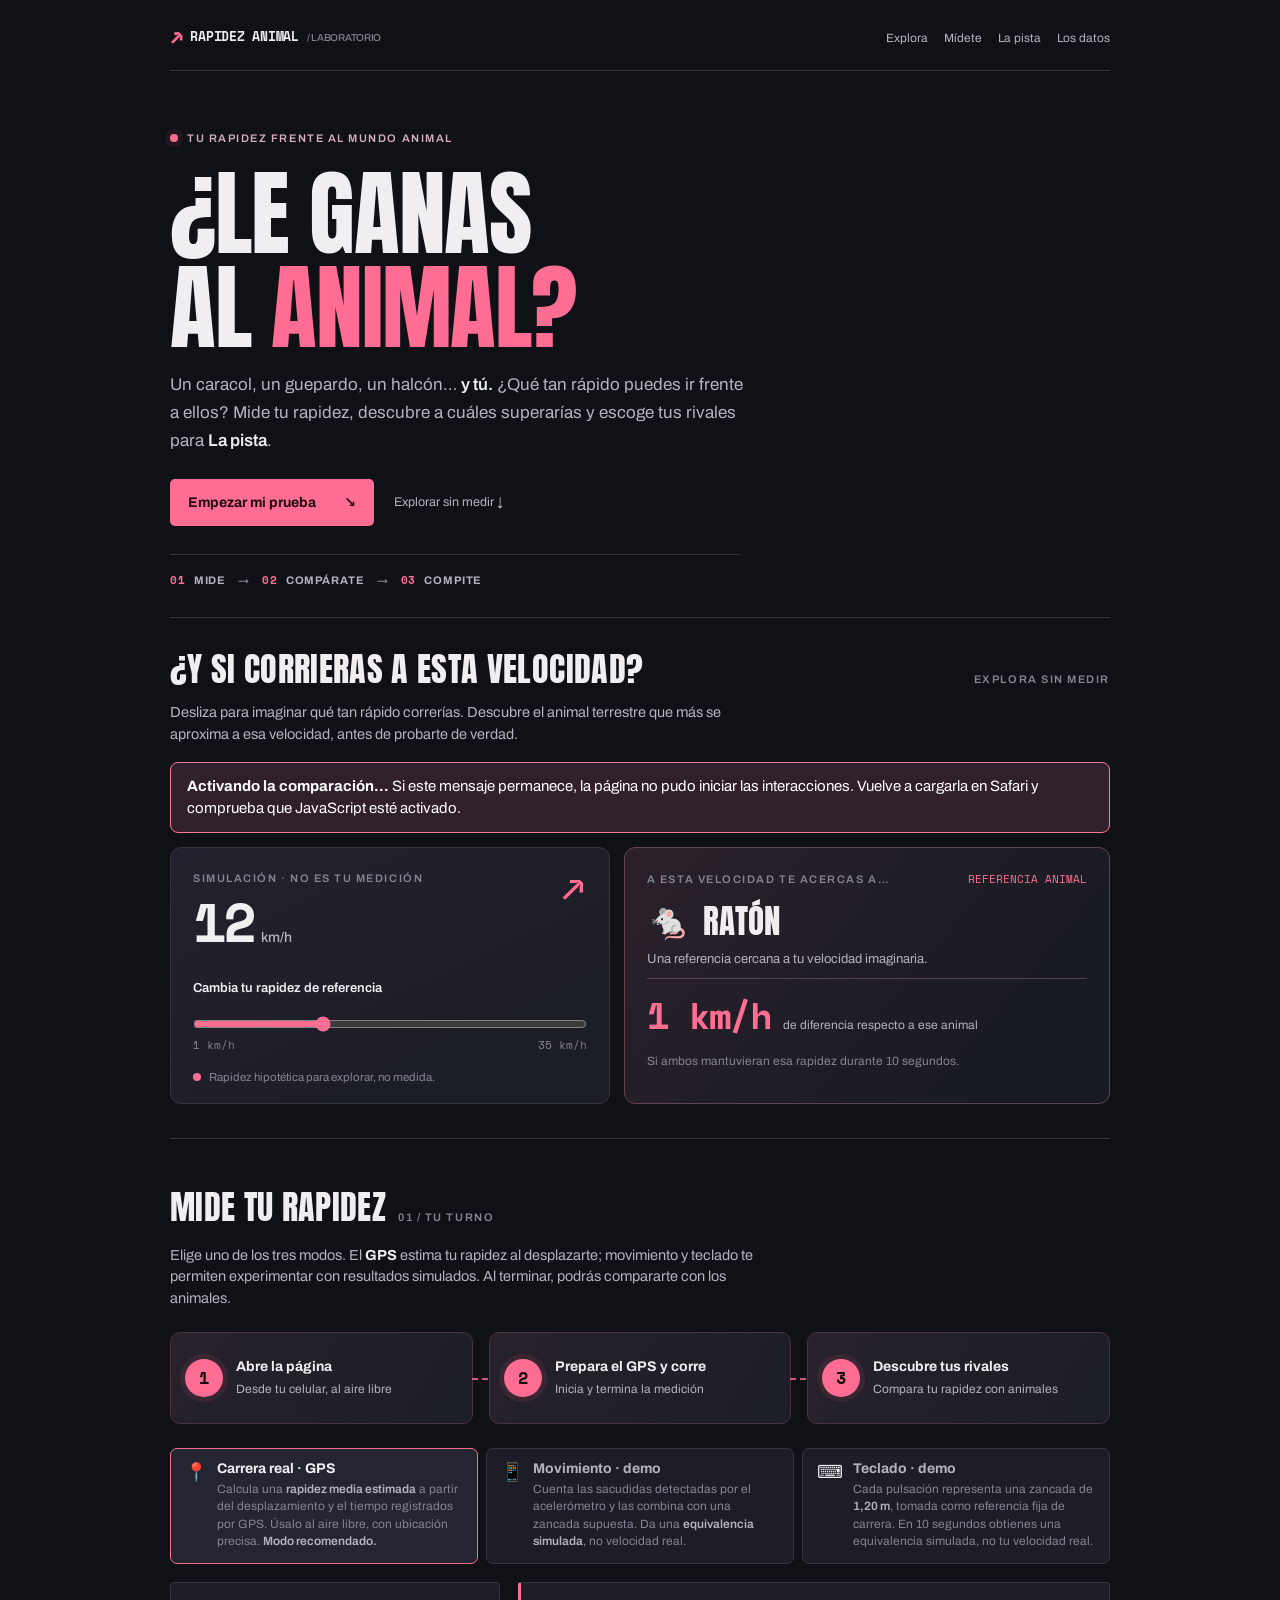
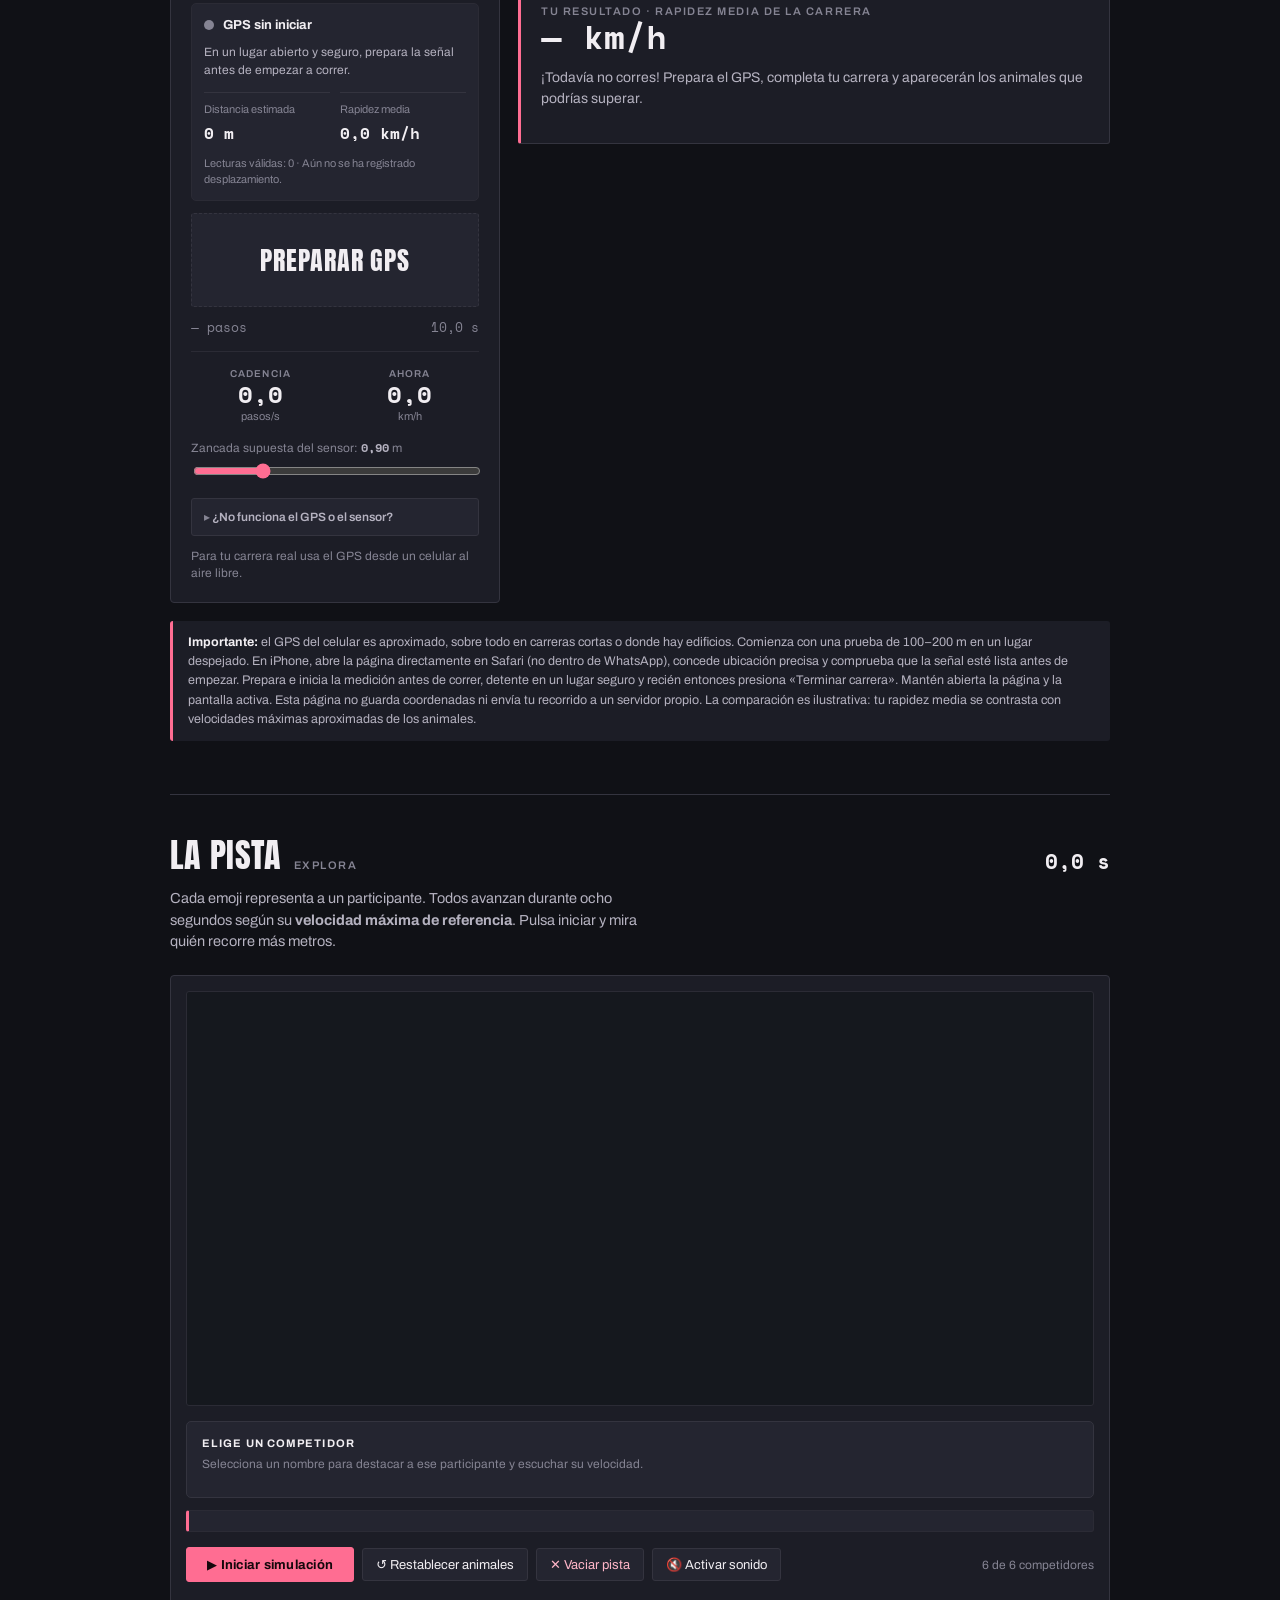
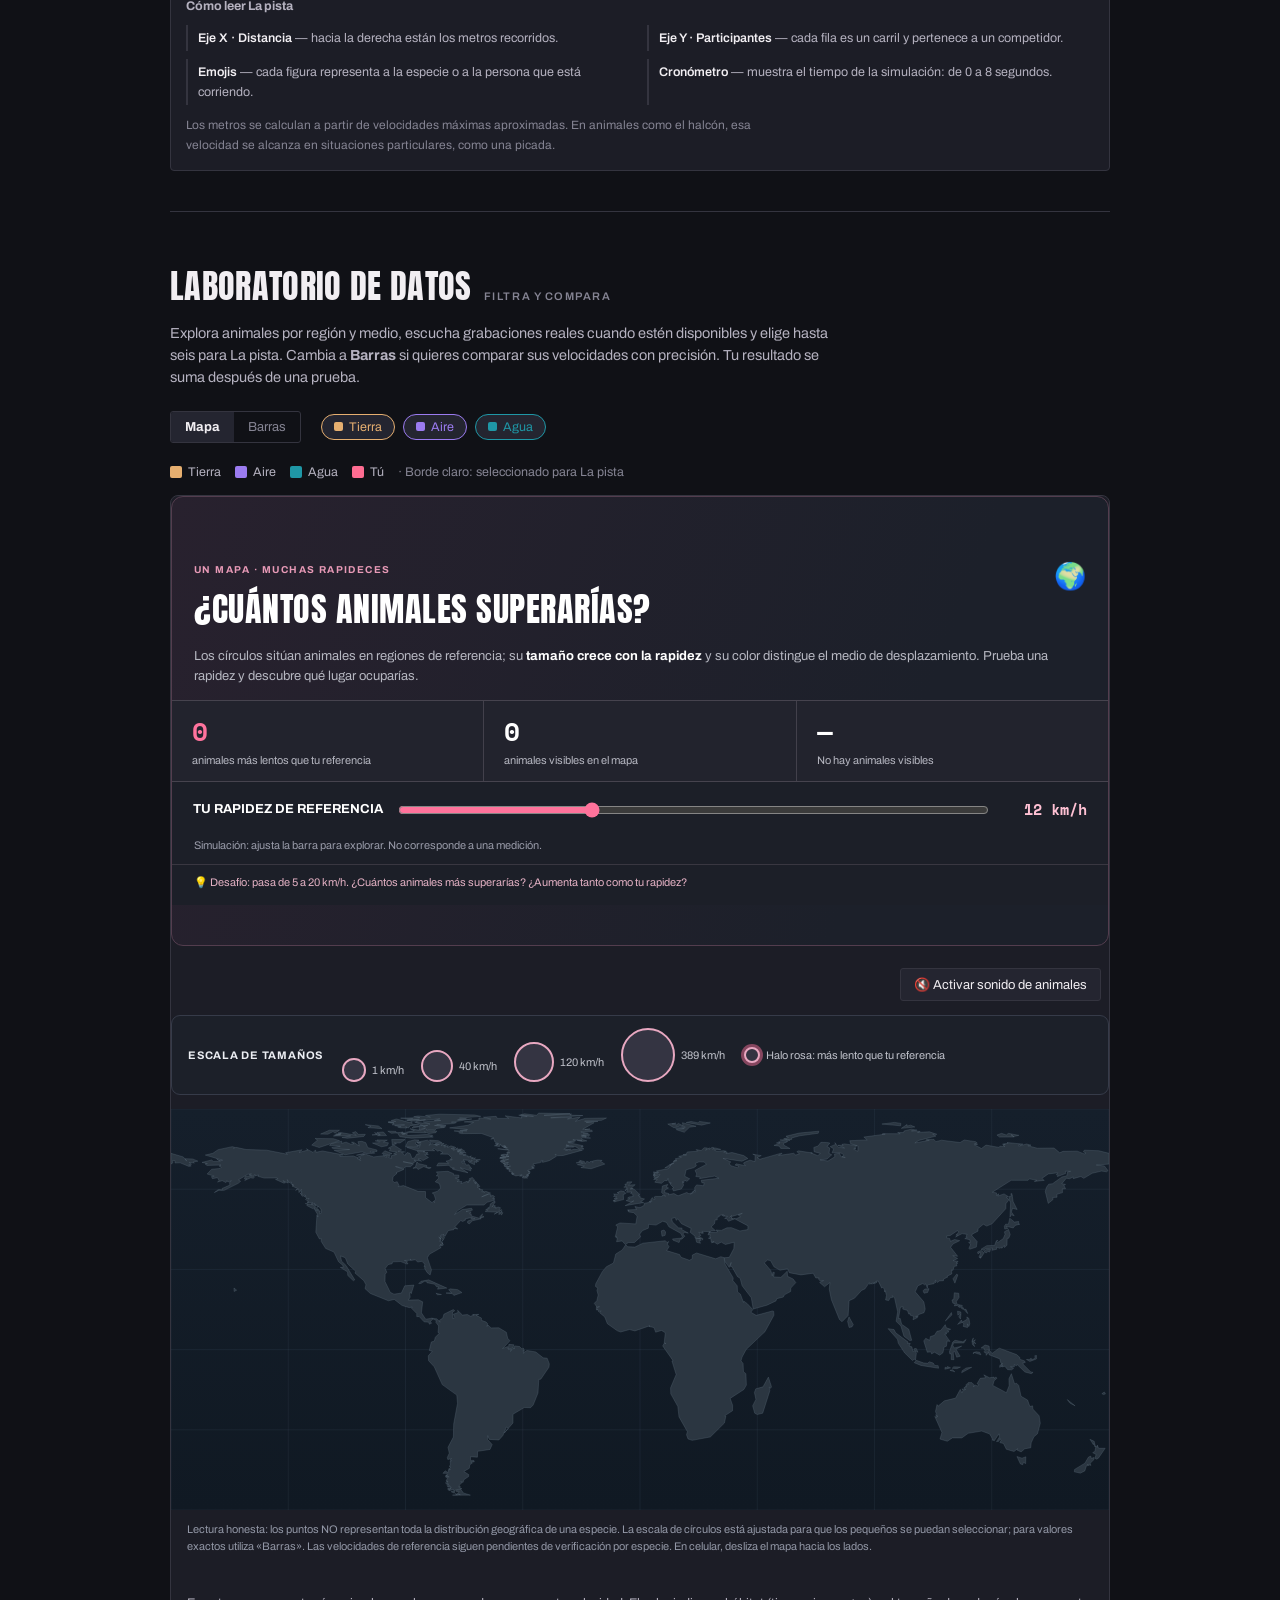
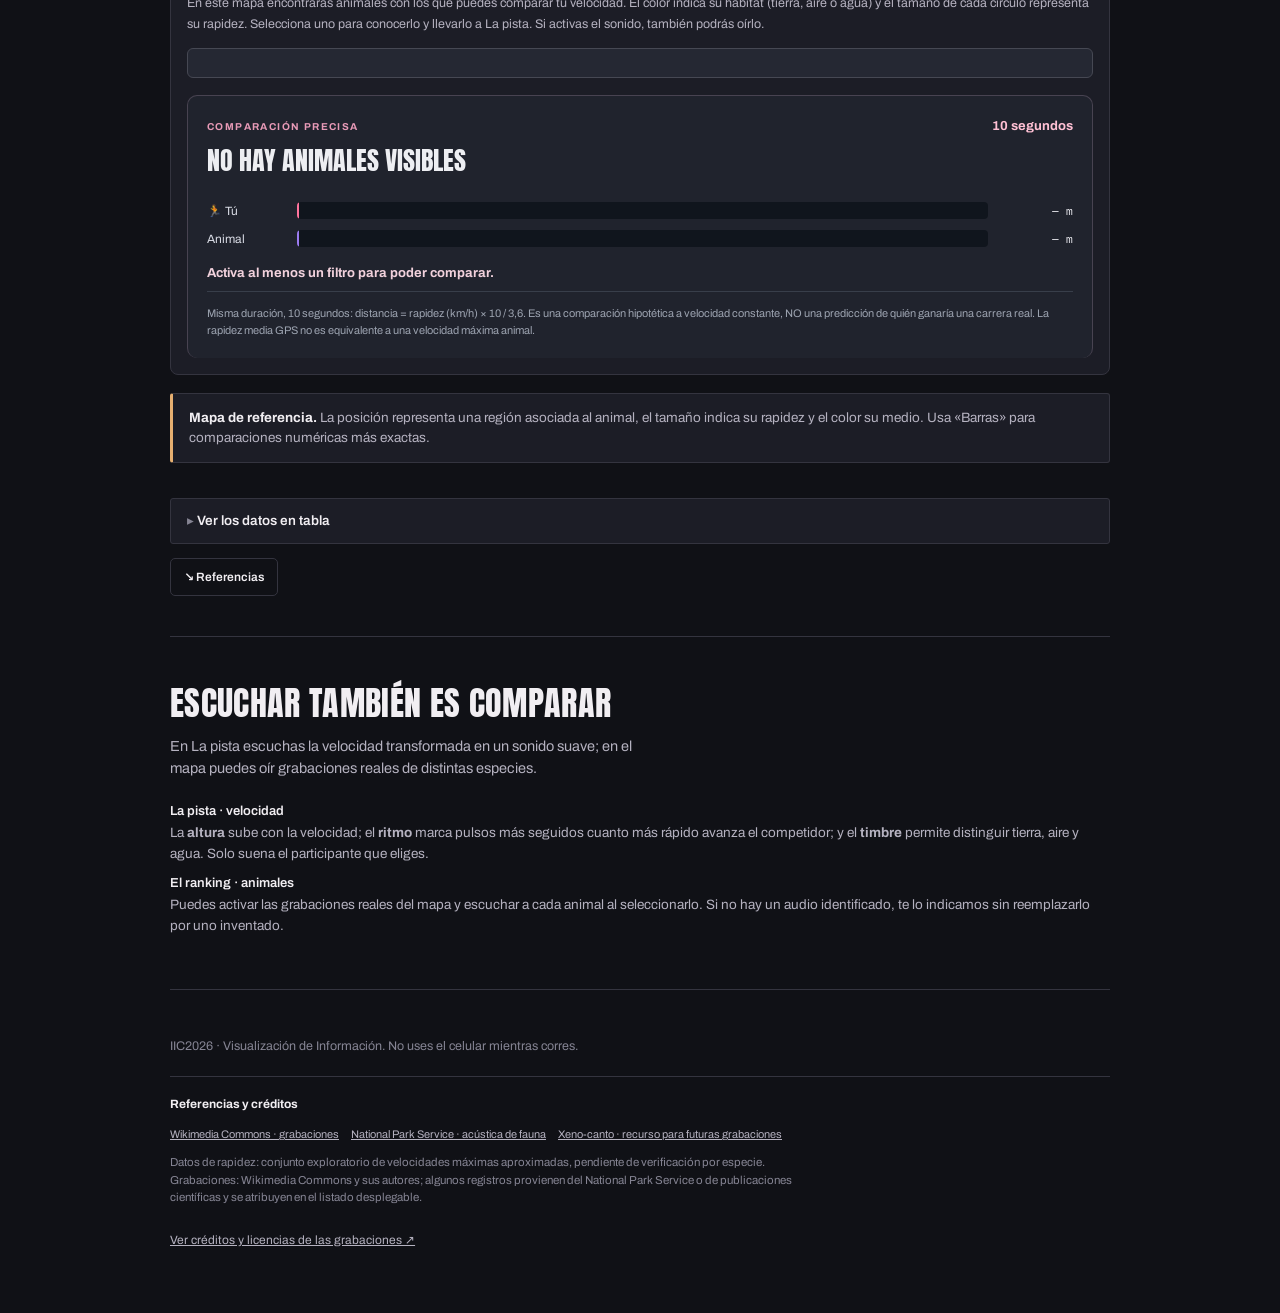
==== commit b8e65a70: "Replace velocidad.js with mapa_claro.js script linea 223" ====
--- a/index.html
+++ b/index.html
@@ -220,6 +220,6 @@
 </div>
 </footer>
 </div>
-<script src="js/velocidad.js"></script>
+<script src="js/mapa_claro.js"></script>
 </body>
-</html>+</html>
--- a/css/styles.css
+++ b/css/styles.css
@@ -400,3 +400,179 @@
 }
 @media(max-width:390px){.top-links{gap:7px}.top-links a{font-size:9px}.distance-viz-head .eyebrow{display:none}.gap-stat strong{font-size:35px}}
 @media(prefers-reduced-motion:reduce){html{scroll-behavior:auto}.distance-bar{transition:none}}
+
+
+.hero-actions{margin-top:24px}
+.hero .lead{max-width:58ch}
+.run-section{padding-top:42px}
+.mode .md b{font-weight:600;color:var(--ink-2)}
+.mode{align-content:start}
+.ranking-section .sec-note{max-width:84ch}
+#ranking-view{margin-right:12px}
+#ranking-view button[aria-pressed="true"]{background:var(--surface-2);color:var(--ink);font-weight:700}
+.ranking-map-view{margin-top:3px;border:1px solid var(--line);background:var(--surface);border-radius:8px;overflow:hidden}
+.world-map-scroll{overflow-x:auto;overscroll-behavior-inline:contain}
+.world-map-surface{position:relative;min-width:665px;width:100%;aspect-ratio:960/410;background:#121a23;isolation:isolate}
+.world-map-image{position:absolute;inset:0;width:100%;height:100%;object-fit:fill;pointer-events:none;user-select:none}
+.world-map-pins{position:absolute;inset:0;z-index:2}
+.world-map-pin{--r:14px;position:absolute;left:var(--x);top:var(--y);z-index:1;width:calc(var(--r)*2);height:calc(var(--r)*2);padding:0;display:grid;place-items:center;transform:translate(-50%,-50%);border-radius:50%;border:3px solid var(--pin-color);background:#111a27e8;box-shadow:0 1px 10px #0009;color:var(--ink);font-size:clamp(11px,1.4vw,18px);line-height:1;transition:box-shadow .15s,background .15s,border-color .15s}
+.world-map-pin:hover,.world-map-pin:focus-visible{z-index:60;background:#2c3440;box-shadow:0 0 0 5px #ffffff28,0 6px 20px #000a}
+.world-map-pin.on{border-color:#f3f0ec;box-shadow:0 0 0 3px var(--pin-color),0 3px 14px #000a}
+.world-map-pin.active{z-index:70;box-shadow:0 0 0 5px #ffffff5e,0 5px 18px #000a}
+.world-map-pin span{pointer-events:none}
+.map-hint{font-size:12.5px;color:var(--ink-2);line-height:1.7;padding:14px 16px 0;margin:0}
+.map-selection{padding:14px 16px;margin:13px 16px 17px;border-radius:6px;border:1px solid #464853;background:#252833;display:flex;align-items:center;justify-content:space-between;gap:14px;flex-wrap:wrap;font-size:13px;color:var(--ink-2)}
+.map-selection strong{color:var(--ink)}
+.map-selection .map-entry{display:flex;gap:12px;align-items:center;flex:1;min-width:180px}
+.map-selection .map-entry>span{font-size:30px}
+.map-selection .map-entry p{margin:2px 0;color:var(--ink-3);font-size:11.5px}
+.map-selection .map-actions{display:flex;align-items:center;gap:7px;flex-wrap:wrap}
+.map-selection button{font-size:12px}
+.map-selection a{color:var(--ink-2);font-size:11px}
+.animal-sound-feedback{min-height:1.4em;font-size:12px;color:var(--ink-3);margin:9px 0}
+.recording-credits{margin-top:10px}
+#recording-credits-list{display:grid;gap:7px;padding:4px 16px 15px}
+#recording-credits-list a{font-size:12px;color:var(--ink-2)}
+#recording-credits-list span{color:var(--ink-3)}
+.ranking-entry{display:grid;grid-template-columns:minmax(0,1fr) 35px;gap:3px;align-items:center}
+.ranking-entry .row{min-width:0}
+.ranking-entry .animal-audio{padding:0;height:26px;width:30px;display:grid;place-items:center;font-size:13px;border-color:transparent;background:transparent;color:var(--ink-2)}
+.ranking-entry .animal-audio:hover{border-color:var(--line);color:var(--ink)}
+.ranking-entry .animal-audio:disabled{opacity:.28;cursor:default}
+#ranking-bars-view .grid{right:91px}
+@media(max-width:560px){.map-selection{margin:10px;padding:12px}.map-hint{padding:12px 12px 0;font-size:12px}.world-map-surface{min-width:690px}#ranking-view{margin-right:0}}
+
+.hero-intent{display:grid;grid-template-columns:minmax(0,1.55fr) minmax(215px,.75fr);gap:32px;align-items:center;min-height:325px;padding-top:48px;padding-bottom:42px}
+.hero-intent .hero-primary{min-width:0}
+.hero-intent .hero-btn{margin-top:23px}
+.hero-intent-panel{padding:23px 22px;border:1px solid #58404d;border-radius:10px;background:linear-gradient(142deg,#302331 0%,#1b1e29 80%);position:relative}
+.hero-intent-panel .eyebrow{color:#d8a7be}
+.hero-unknown{font-family:"Space Mono",monospace;line-height:1.18;font-size:clamp(40px,4.5vw,59px);font-weight:700;letter-spacing:-.05em;color:var(--tu);margin-top:13px;word-break:break-word}
+.hero-unknown small{font-family:"Archivo",sans-serif;font-size:15px;letter-spacing:0;color:var(--ink-2);font-weight:500}
+.hero-intent-panel>p{font-size:12.5px;color:var(--ink-2);line-height:1.55;margin:13px 0}
+.hero-intent-panel .hero-intent-caption{font-size:10px;color:var(--ink-3);margin-bottom:0}
+.hero-intent-scale{display:flex;align-items:center;gap:8px;margin-top:20px;font-size:17px}
+.hero-intent-scale span:nth-child(even){background:linear-gradient(90deg,#564350,#ff6d92);height:3px;flex:1;border-radius:10px}
+
+.track-layout{display:grid;grid-template-columns:minmax(0,1fr) 215px;align-items:stretch;gap:14px}
+.track-main{min-width:0}
+.track-sidebar{border:1px solid var(--line);background:var(--surface-2);padding:14px;border-radius:5px;min-width:0;display:flex;flex-direction:column;gap:8px}
+.track-sidebar>strong{font:700 11px "Archivo",sans-serif;letter-spacing:.12em;color:var(--ink);margin-bottom:0}
+.track-sidebar>p{font-size:11px;line-height:1.55;color:var(--ink-3);margin:0 0 6px}
+.track-sidebar .intro-legend{display:flex;flex-direction:column;flex-wrap:nowrap;gap:6px;margin:0;flex:1}
+.track-sidebar .intro-chip{text-align:left;width:100%;display:grid;grid-template-columns:8px minmax(0,1fr);gap:4px 9px;min-height:43px;padding:7px 9px;justify-content:stretch}
+.track-sidebar .intro-chip>span:nth-child(2){font-size:11px;line-height:1.25;overflow-wrap:anywhere}
+.track-sidebar .intro-chip strong{grid-column:2;font-size:10px}
+.track-sidebar .intro-chip-dot{grid-row:span 2;align-self:center}
+.track-sidebar .intro-selected{font-size:11px;padding:8px;margin:8px 0 0;line-height:1.45;overflow-wrap:anywhere}
+.track-sidebar .intro-selected .mono{font-size:10px}
+.track-sidebar .intro-selected strong{font-size:11px}
+.track-main .intro-chart-shell{height:100%;min-height:290px;display:flex;align-items:center;justify-content:center}
+.track-main #intro-svg{min-width:0;max-width:none;width:100%;height:auto}
+.intro-actions{margin-top:15px}
+.intro-actions button{white-space:normal}
+.intro-actions #intro-clear{color:#ffb6c8}
+.intro-explain .intro-key{grid-template-columns:repeat(2,minmax(0,1fr))}
+.intro-explain .intro-key span{line-height:1.6}
+.intro-explain p{max-width:84ch}
+
+.world-map-pin{font-size:calc(10px + var(--r)*.24);font-family:system-ui,sans-serif;transition:box-shadow .15s,background .15s,transform .15s}
+.world-map-pin:hover,.world-map-pin:focus-visible{transform:translate(-50%,-50%) scale(1.08)}
+.world-map-pin span{font-size:inherit}
+.map-size-guide{display:flex;align-items:center;justify-content:center;gap:13px;min-height:90px;padding:13px 10px 0;color:var(--ink-3)}
+.map-size-guide>span{font-size:10px;letter-spacing:.1em;font-weight:700}
+.guide-dot{display:block;flex:none;border-radius:50%;border:3px solid var(--tierra);background:#111a27}
+.guide-dot.small{width:24px;height:24px}.guide-dot.medium{width:45px;height:45px}.guide-dot.large{width:74px;height:74px}
+.human-reference{display:flex;flex-wrap:wrap;align-items:center;gap:8px;padding:10px 16px 0}
+.human-reference strong{font-size:11px;color:var(--ink-3);width:100%}
+.human-reference button{font-size:11px;padding:6px 9px}
+.human-reference button[aria-pressed="true"]{border-color:var(--tu);color:var(--ink)}
+.source-notes{margin-top:20px;border-top:1px solid var(--line);padding-top:18px}
+.source-notes>strong{color:var(--ink);font-size:12px}
+.source-notes p{font-size:11.5px;max-width:90ch}
+.source-notes .recording-credits{margin-top:13px}
+@media(max-width:760px){
+ .hero-intent{grid-template-columns:1fr;gap:22px;min-height:auto}
+ .hero-intent-panel{max-width:none;display:grid;grid-template-columns:1fr 1fr;gap:5px 18px}
+ .hero-intent-panel .eyebrow{grid-column:1/-1}
+ .hero-intent-panel .hero-unknown{grid-row:2/4;margin:6px 0}
+ .hero-intent-panel .hero-intent-scale{grid-column:1/-1}
+ .hero-intent-panel .hero-intent-caption{grid-column:1/-1}
+ .track-layout{grid-template-columns:1fr}
+ .track-sidebar .intro-legend{display:grid;grid-template-columns:repeat(2,minmax(0,1fr))}
+ .track-main .intro-chart-shell{min-height:0}
+ .track-main #intro-svg{min-width:540px}
+ .intro-explain>.intro-key{grid-template-columns:1fr}
+}
+@media(max-width:450px){
+ .hero-intent-panel{display:block;padding:18px}
+ .hero-intent .hero-unknown{margin-top:9px}
+ .track-sidebar .intro-legend{grid-template-columns:1fr 1fr}
+ .track-sidebar{padding:12px}
+ .intro-actions button{font-size:11.5px}
+ .map-size-guide{gap:8px}.map-size-guide>span{font-size:9px}
+}
+
+.tap-repeat{display:block;width:100%;margin-top:10px;padding:12px;color:var(--ink);background:var(--surface-2);border:1px solid var(--tu);font-weight:700}.tap-repeat[hidden]{display:none!important}
+.tapbtn:disabled{opacity:.76;cursor:default;pointer-events:none}
+
+
+.hero-simple{grid-template-columns:1fr;min-height:0;padding-bottom:29px}
+.hero-simple .hero-primary{max-width:750px}
+.hero-simple h1{max-width:950px}
+.intro-discovery{padding-top:25px;padding-bottom:34px}
+.intro-discovery .sec-note{margin-bottom:16px}
+.intro-discovery .discovery-shell{grid-template-columns:minmax(0,0.95fr) minmax(0,1.05fr)}
+.intro-discovery .discovery-control,.intro-discovery .insight{padding:18px 22px}
+.intro-discovery .insight-animal{font-size:33px;margin:12px 0 2px}
+.intro-discovery .insight-claim{margin:4px 0 8px;min-height:0;font-size:13px}
+.intro-discovery .insight-context{margin:3px 0 10px}
+.intro-discovery .gap-stat{padding-top:9px}
+.intro-discovery .gap-stat strong{font-size:32px}
+.intro-discovery .speed-value{font-size:55px}
+.intro-discovery .preset-heading{margin:15px 0 7px}
+.intro-discovery .speed-presets button{padding:7px 5px}
+.intro-discovery .compare-sound{padding:9px 12px}
+.intro-discovery .sound-caption{font-size:10.5px;margin:5px 0 0}
+.intro-discovery .distance-viz[hidden]{display:none!important}
+.track-layout{display:block}
+.track-main{width:100%}
+.track-main .intro-chart-shell{min-height:0}
+.track-main #intro-svg{min-width:540px;max-width:none}
+.track-roster{margin-top:15px;background:var(--surface-2);border:1px solid var(--line);border-radius:5px;padding:13px 15px}
+.track-roster>strong{display:block;font-size:11px;letter-spacing:.1em}
+.track-roster>p{font-size:12px;color:var(--ink-3);margin:4px 0 11px}
+.track-roster .intro-legend{display:grid;grid-template-columns:repeat(3,minmax(0,1fr));gap:7px;margin:0}
+.track-roster .intro-chip{display:flex;align-items:center;min-height:38px;padding:8px 11px;width:100%;text-align:left;gap:9px}
+.track-roster .intro-chip>span:nth-child(2){font-size:12px;white-space:nowrap;overflow:hidden;text-overflow:ellipsis}
+.track-roster .intro-chip strong{display:none}
+.track-roster .intro-chip-dot{flex:none}
+.intro-viz>.intro-selected{margin-top:12px}
+.map-size-guide,.human-reference{display:none!important}
+.world-map-pin{font-size:calc(11px + var(--r)*.26)}
+.reference-jump{display:inline-flex;text-decoration:none;color:var(--ink);border:1px solid var(--line);padding:9px 13px;border-radius:5px;margin-top:14px;font-weight:600;font-size:12px}
+.reference-jump:hover{border-color:var(--tu)}
+.reference-sources{display:flex;flex-wrap:wrap;gap:12px;margin-top:13px;font-size:11px}
+.reference-sources a{color:var(--ink-2)}
+#callout[hidden]{display:none!important}
+@media(max-width:700px){.intro-discovery .discovery-shell{grid-template-columns:1fr}.track-roster .intro-legend{grid-template-columns:repeat(2,minmax(0,1fr))}}
+@media(max-width:390px){.track-roster .intro-legend{grid-template-columns:1fr 1fr}.track-roster .intro-chip>span:nth-child(2){font-size:10.5px}}
+
+.hero-action-pair{display:flex;gap:20px;align-items:center;flex-wrap:wrap;margin-top:23px}
+.hero-action-pair .hero-btn{margin-top:0}
+.hero-secondary-link{font-size:12.5px;text-decoration:none;color:var(--ink-2)}
+.hero-secondary-link:hover{color:var(--tu)}
+.hero-path{display:flex;align-items:center;gap:12px;max-width:570px;border-top:1px solid var(--line);margin-top:28px;padding-top:17px;color:var(--ink-2);font-size:11px;font-weight:700;letter-spacing:.08em}
+.hero-path b{color:var(--tu);font-family:"Space Mono",monospace;margin-right:5px}
+.hero-path i{color:var(--ink-3);font-style:normal}
+.intro-discovery .discovery-control{display:flex;flex-direction:column;justify-content:center}
+.intro-discovery .control-caption{margin-top:25px}
+.intro-discovery .speed-context{margin-top:16px}
+.intro-discovery .insight{display:flex;flex-direction:column;justify-content:center}
+.intro-discovery .insight-context{margin-top:10px;color:var(--ink-3);font-size:12px}
+.intro-discovery .gap-stat strong{font-size:clamp(24px,3.4vw,37px)}
+.map-sound-row{display:flex;align-items:center;justify-content:flex-end;padding:8px 8px 14px}
+#map-sound-toggle[aria-pressed="true"]{border-color:var(--tu);color:var(--ink)}
+@media(max-width:700px){.hero-path{gap:8px;font-size:10px}.hero-path b{display:block}.hero-path i{font-size:11px}}
+
+.credit-link{display:inline-block;margin-top:13px;color:var(--ink-2);font-size:12px}
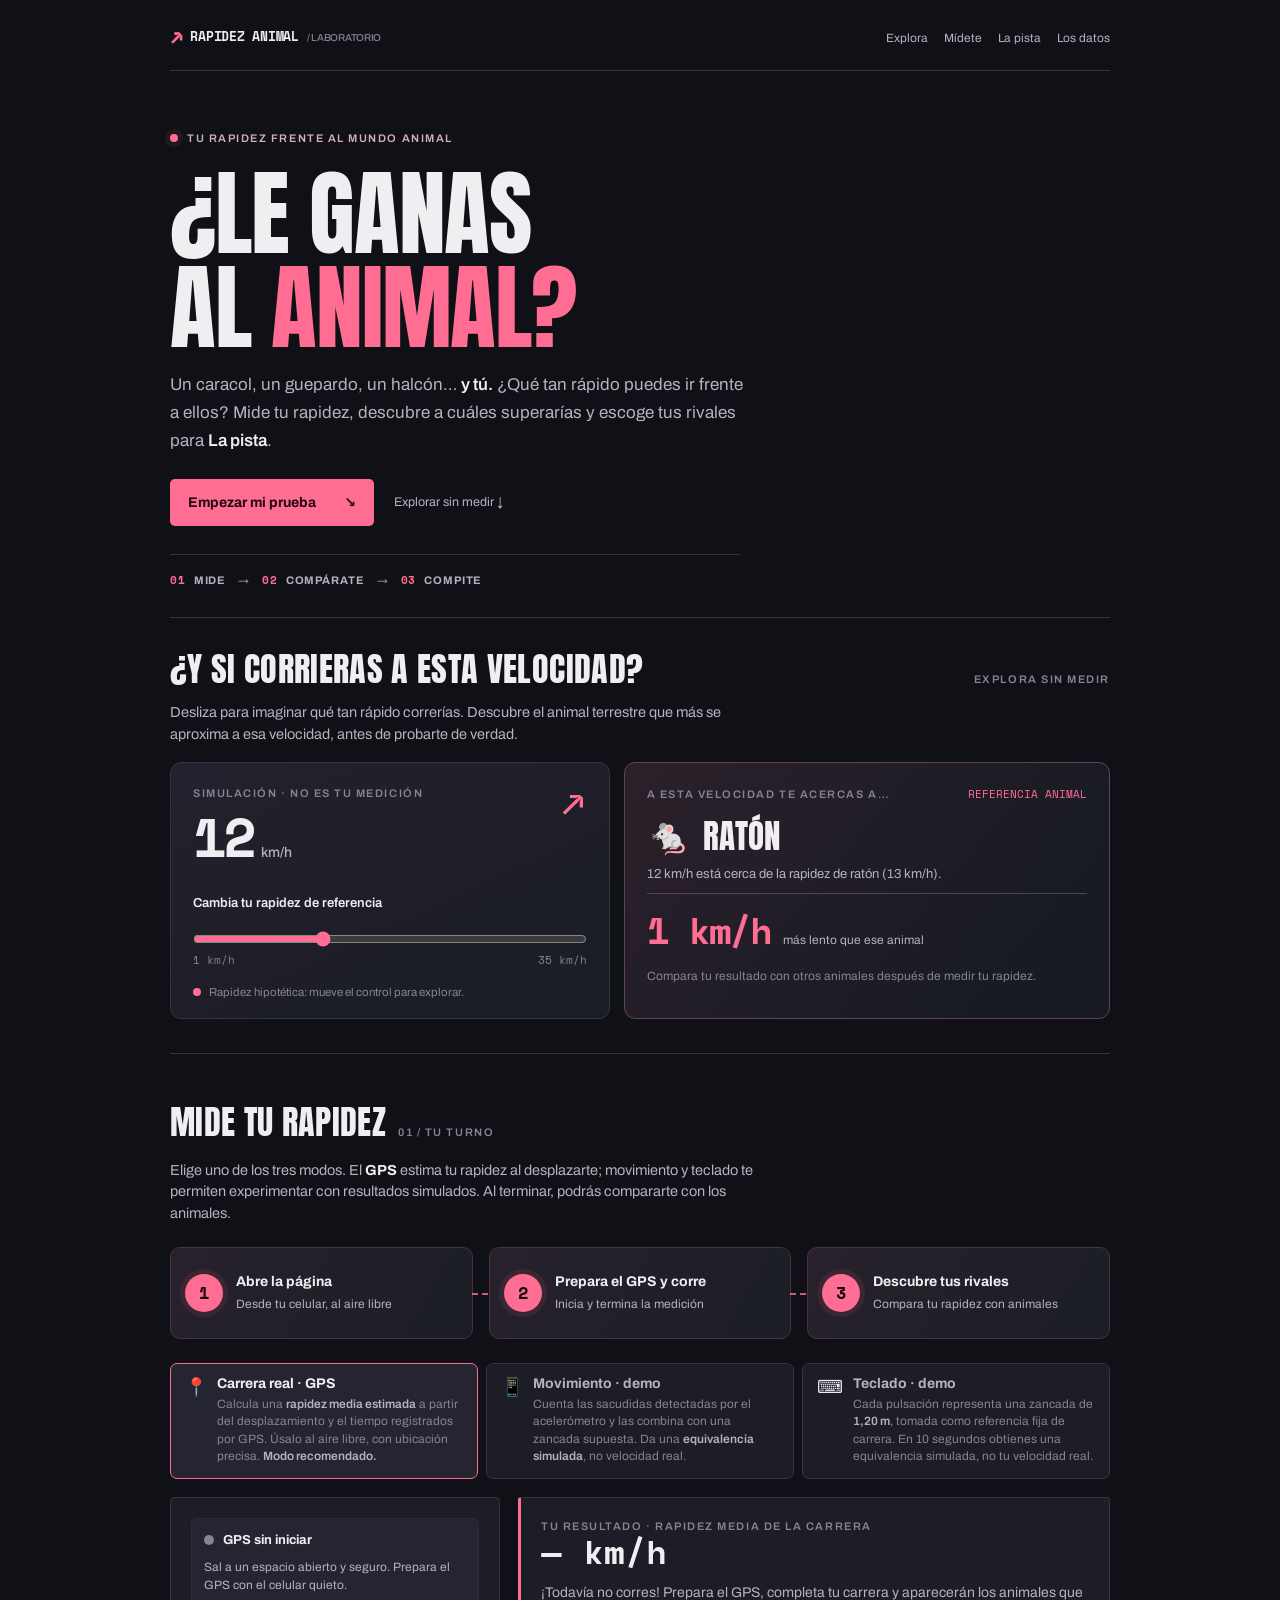
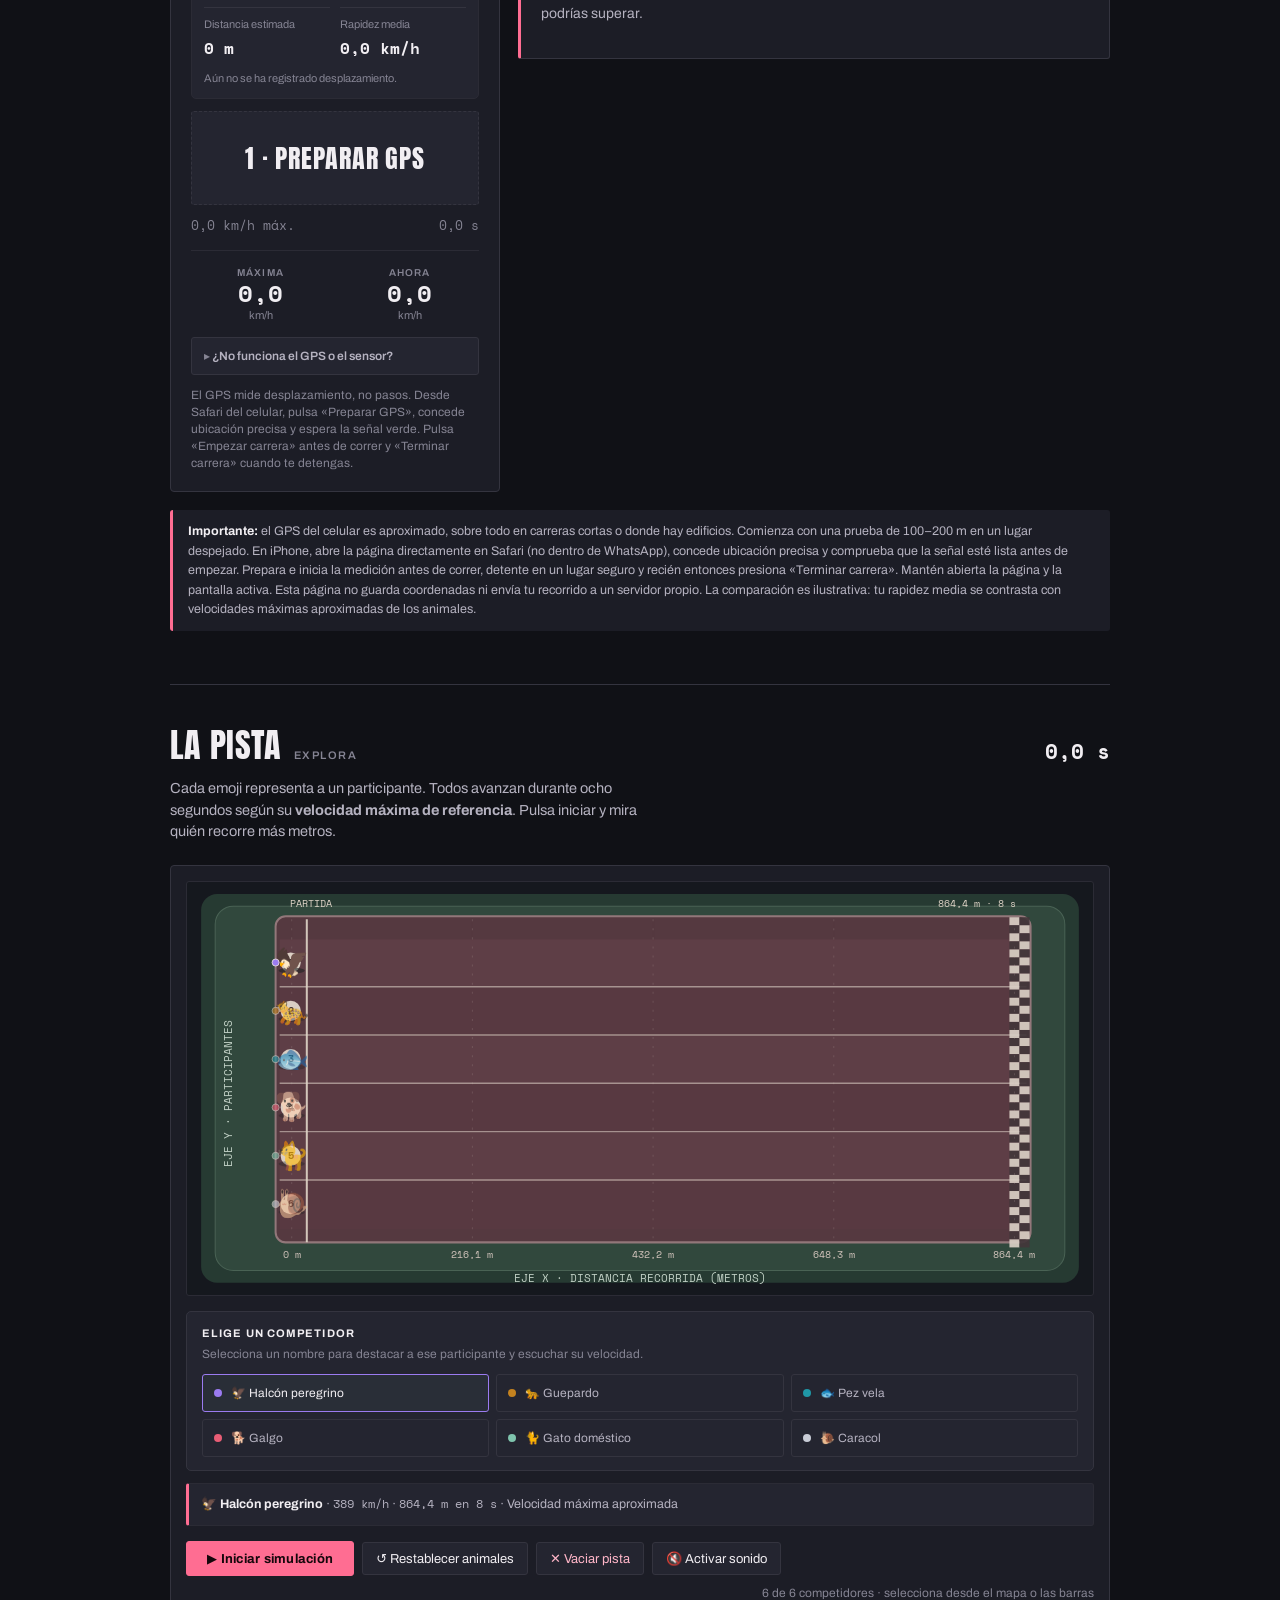
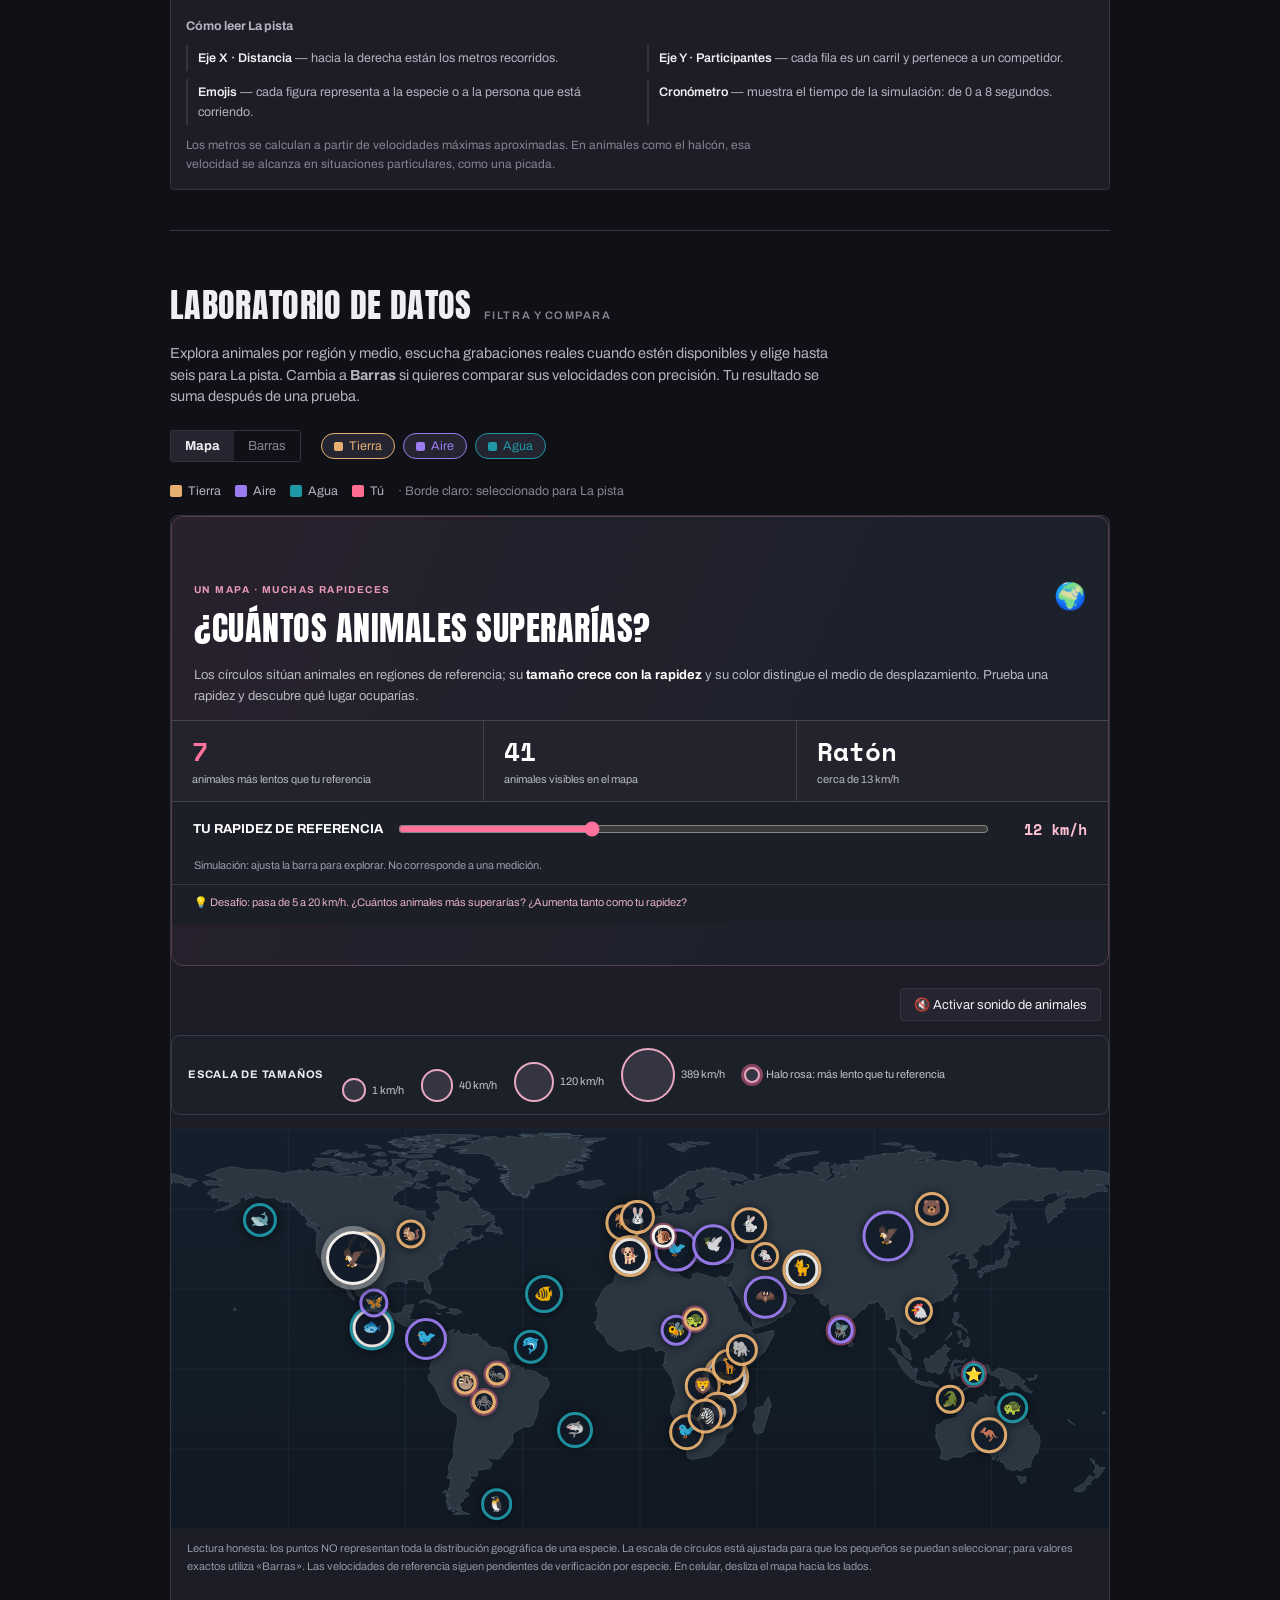
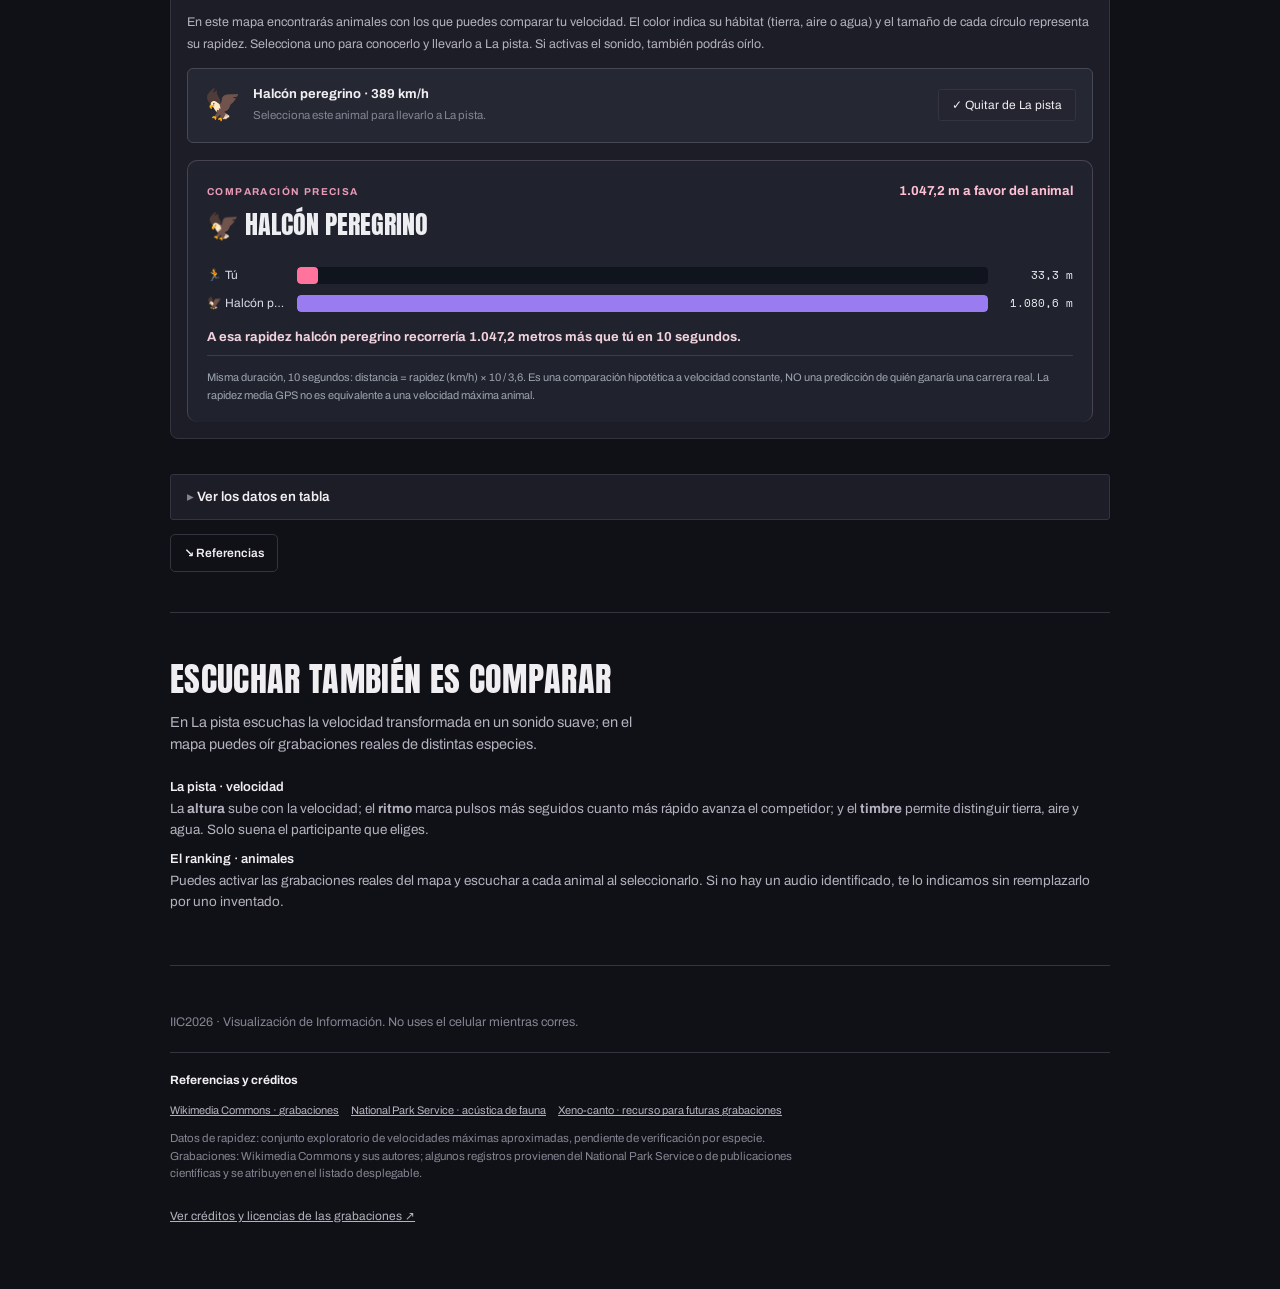
==== commit fff6c8af: "Add script tags for velocidad.js and mapa_claro.js" ====
--- a/index.html
+++ b/index.html
@@ -220,6 +220,7 @@
 </div>
 </footer>
 </div>
+<script src="js/velocidad.js"></script>
 <script src="js/mapa_claro.js"></script>
 </body>
 </html>
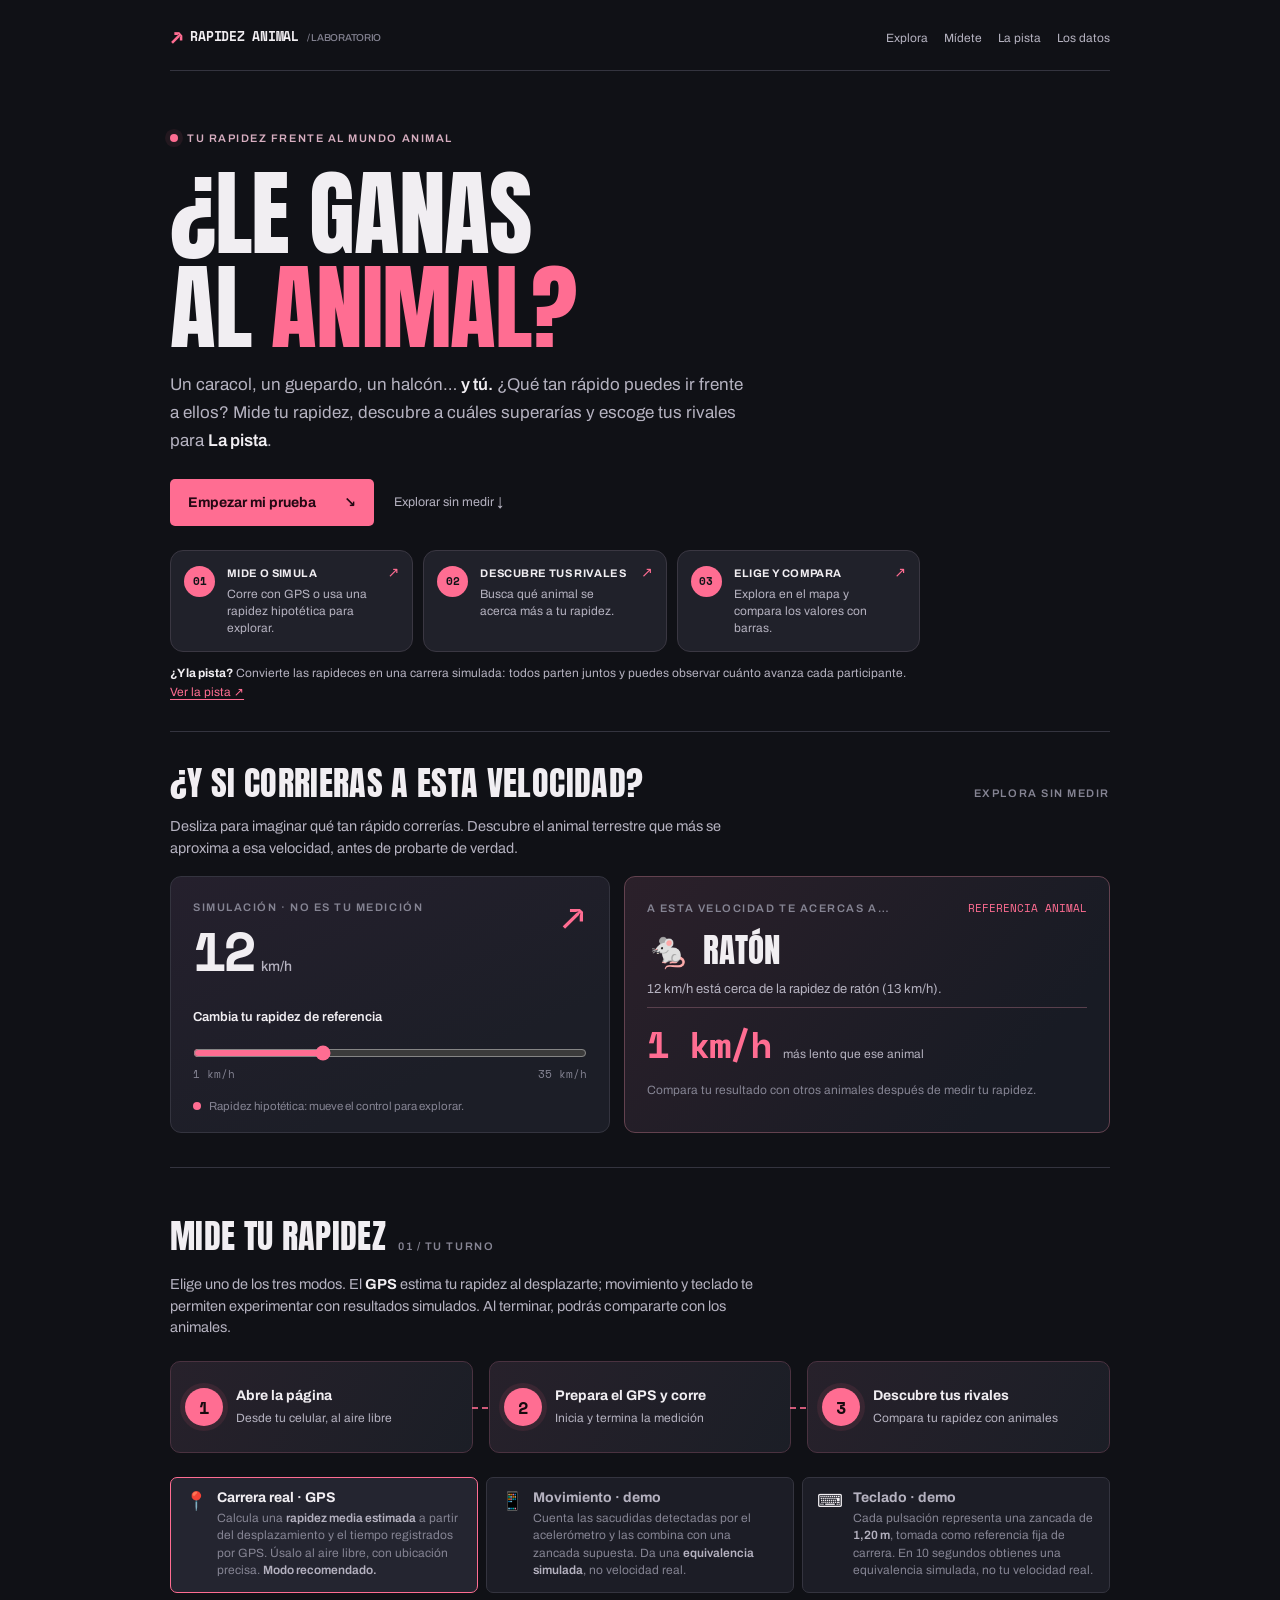
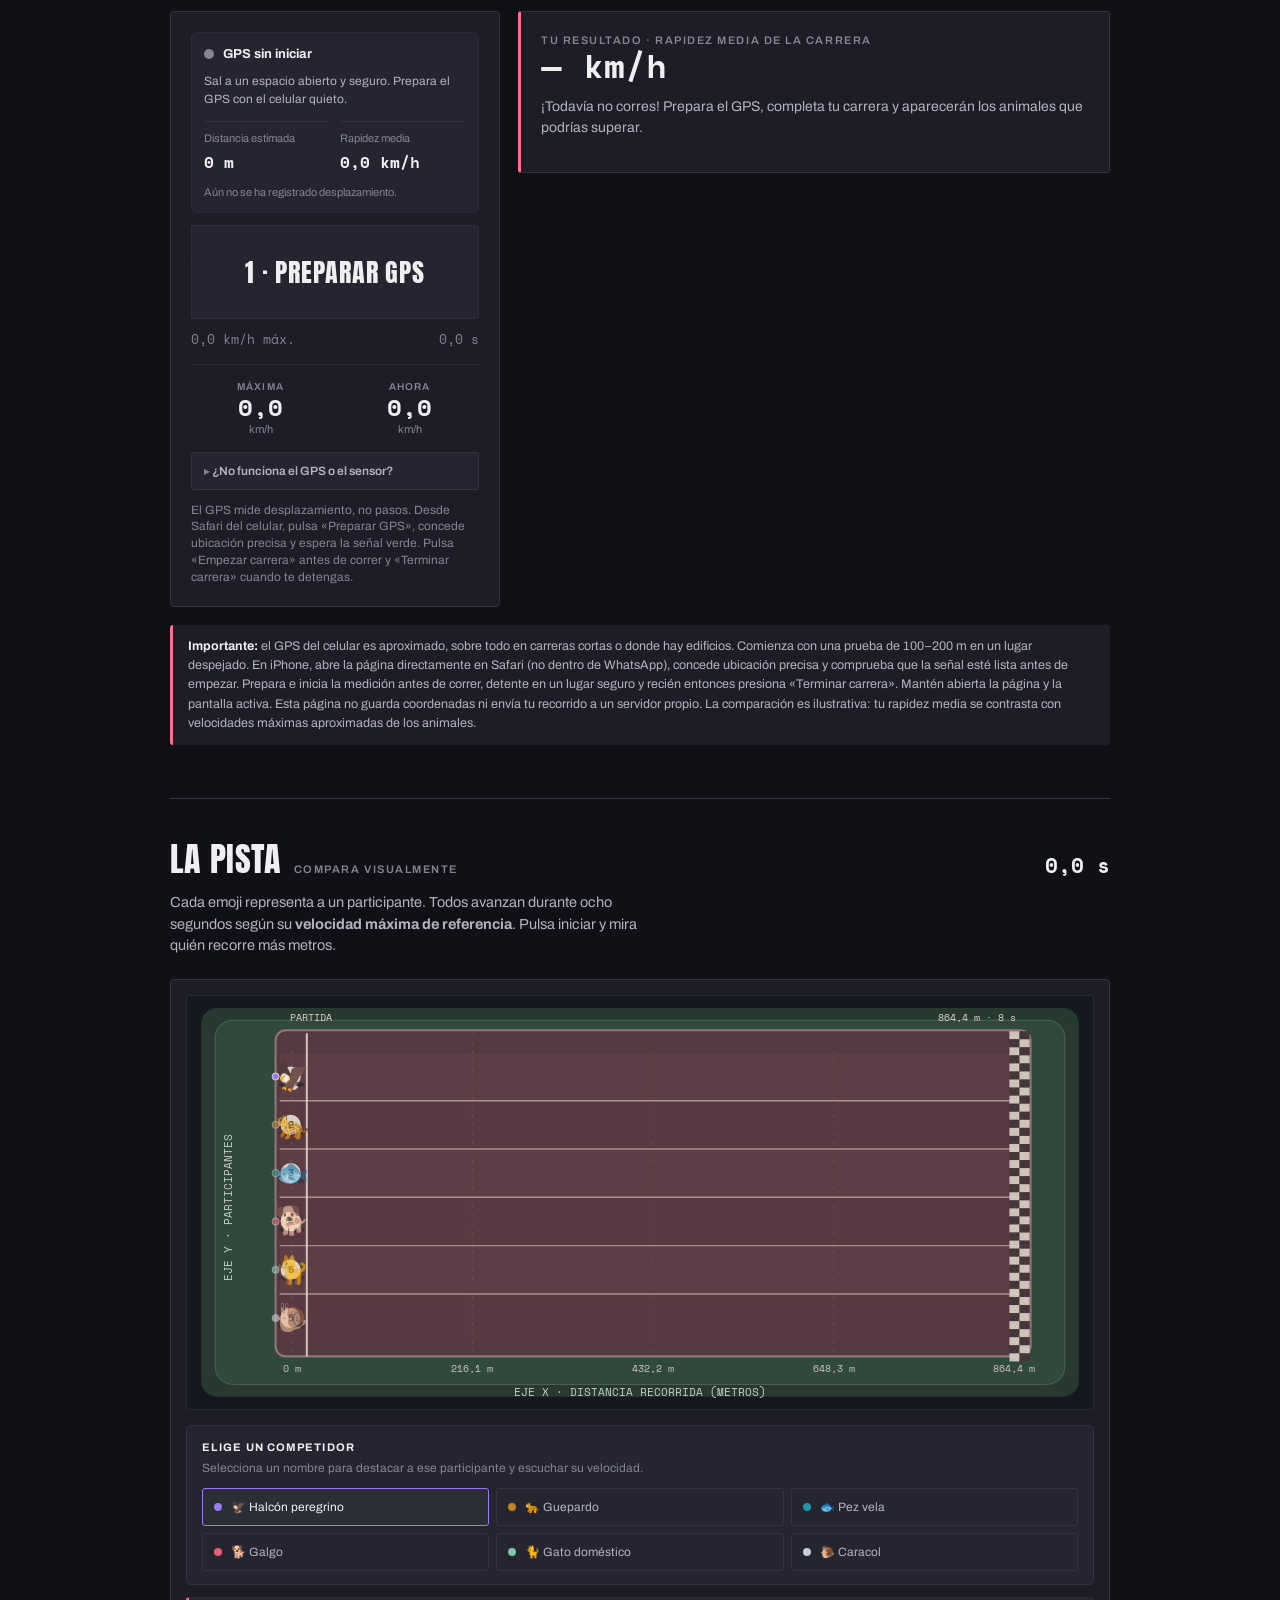
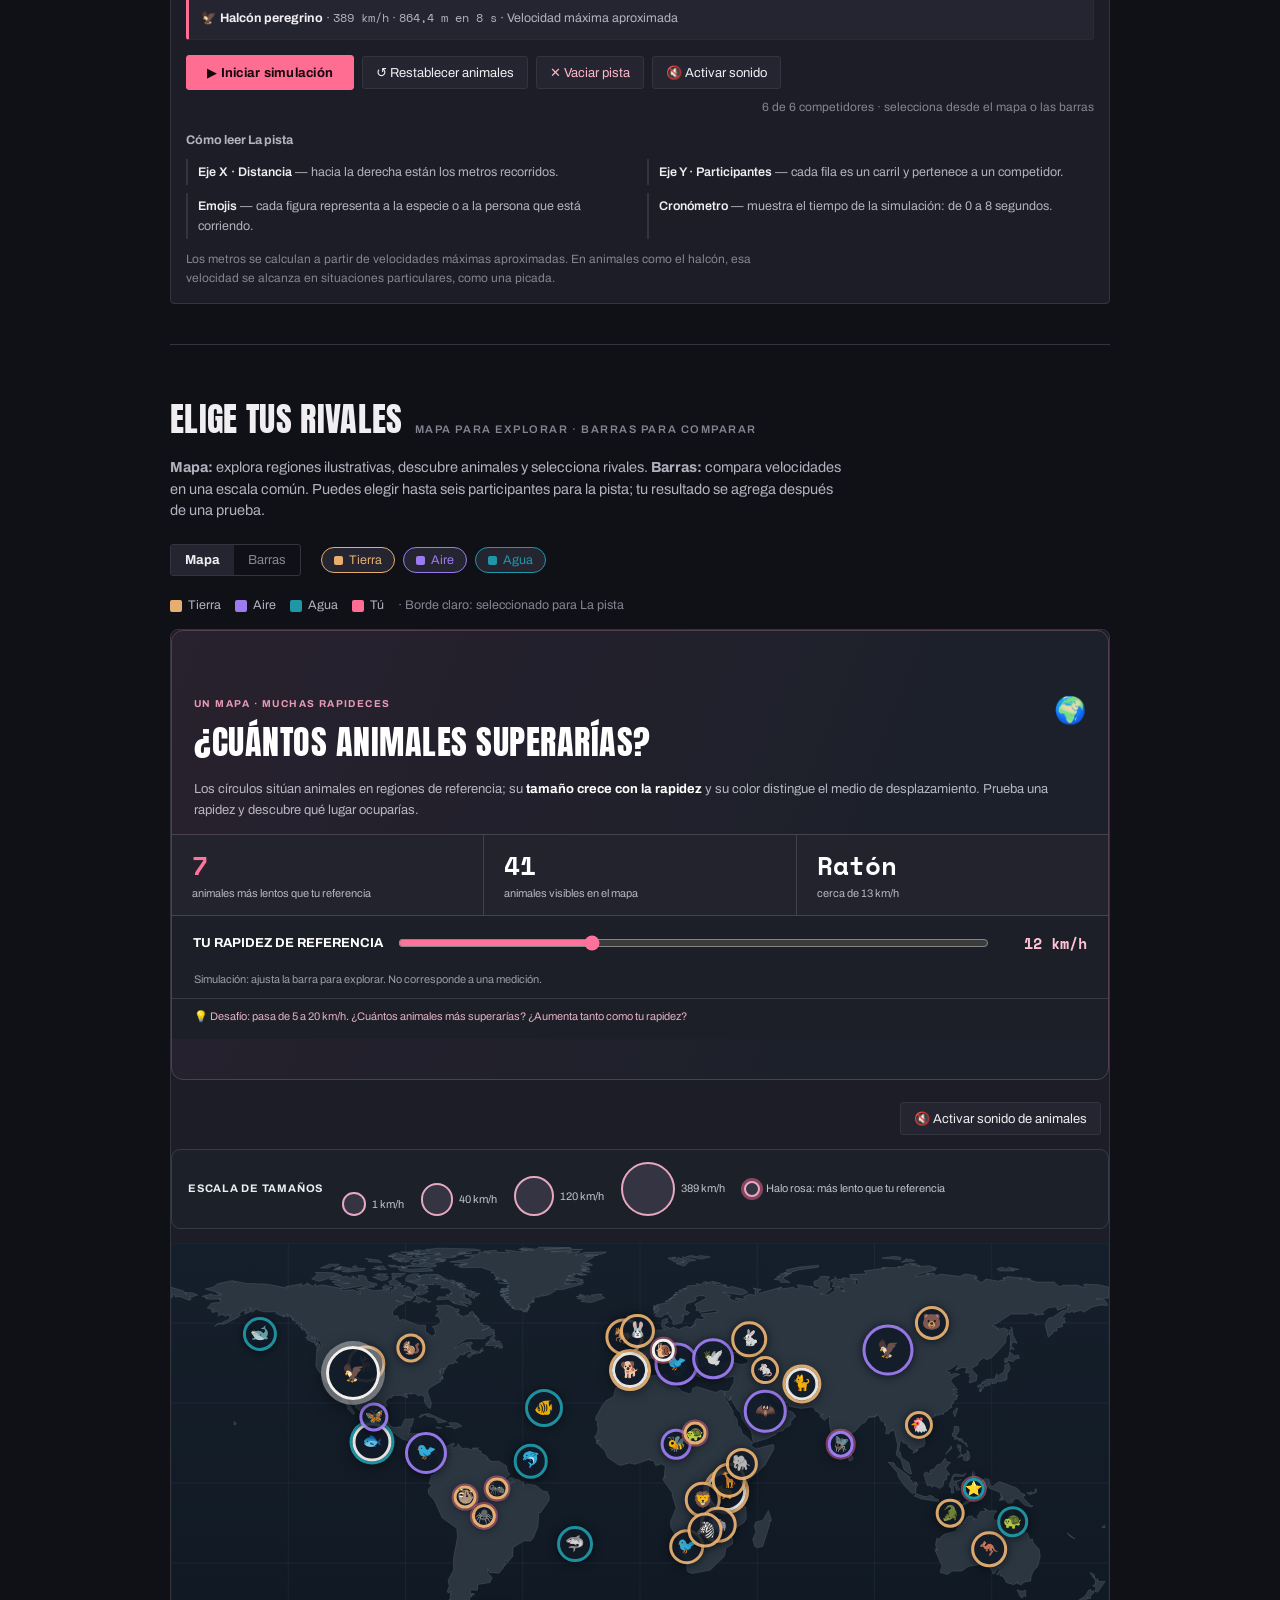
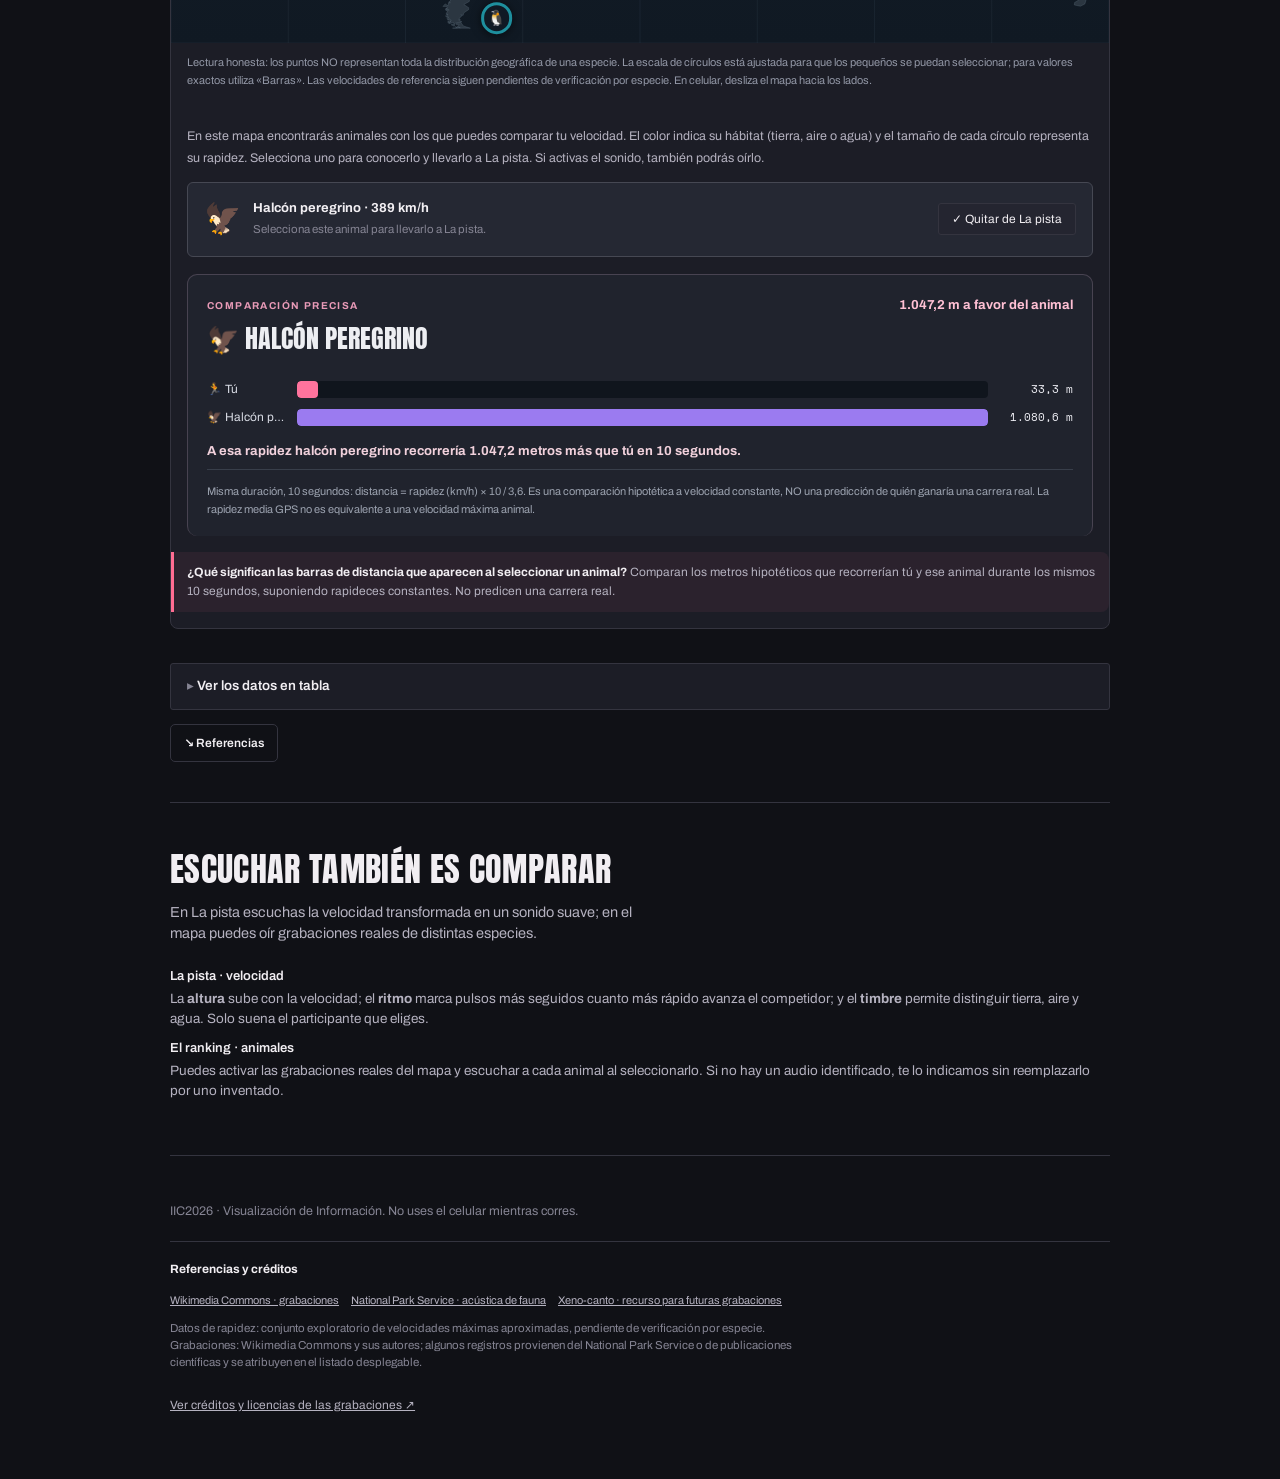
==== commit a307b060: "Add CSS styles and update content structure Added CSS styles for layout and design improvements, inc" ====
--- a/index.html
+++ b/index.html
@@ -8,6 +8,22 @@
 <link crossorigin="" href="https://fonts.gstatic.com" rel="preconnect"/>
 <link href="https://fonts.googleapis.com/css2?family=Anton&amp;family=Archivo:wght@400;500;600;700&amp;family=Space+Mono:wght@400;700&amp;display=swap" rel="stylesheet"/>
 <link href="css/styles.css" rel="stylesheet"/>
+<style id="v4-claridad-estilos">
+/* V4: se conservan los CSS y JavaScript originales. Solo mejora de jerarquía. */
+.v4-journey{display:grid;grid-template-columns:repeat(3,minmax(0,1fr));gap:10px;margin:24px 0 0}
+.v4-journey-card{min-width:0;display:flex;align-items:flex-start;gap:12px;padding:15px 13px 14px;border:1px solid #3a3742;border-radius:13px;background:#20212a;color:var(--ink,#edeef2);text-decoration:none;transition:border-color .18s,transform .18s,background .18s}
+.v4-journey-card:hover,.v4-journey-card:focus-visible{border-color:var(--tu,#ff6d92);background:#27222e;transform:translateY(-2px)}
+.v4-journey-card:focus-visible{outline:2px solid var(--tu,#ff6d92);outline-offset:3px}
+.v4-number{flex:0 0 31px;height:31px;display:flex;align-items:center;justify-content:center;border-radius:50%;background:var(--tu,#ff6d92);color:#111318;font:700 11px/1 "Space Mono",monospace}
+.v4-card-body{min-width:0;display:grid;gap:6px}.v4-card-body strong{font-size:11px;letter-spacing:.035em;line-height:1.35}.v4-card-body small{font-size:12px;line-height:1.4;color:var(--ink-2,#a3a8b5)}
+.v4-arrow{margin-left:auto;color:var(--tu,#ff6d92);font-size:14px;line-height:1}
+.v4-view-note{margin:12px 0 0;font-size:12px;line-height:1.6;color:var(--ink-2,#a3a8b5)}
+.v4-view-note strong{color:var(--ink,#edeef2)}.v4-view-note a{color:var(--tu,#ff6d92);text-decoration:underline;text-underline-offset:3px}
+.v4-map-help{margin:12px 0 16px;border-left:3px solid var(--tu,#ff6d92);padding:11px 13px;background:rgba(255,109,146,.065);color:var(--ink-2,#a3a8b5);font-size:12px;line-height:1.55;border-radius:0 8px 8px 0}
+.v4-map-help strong{color:var(--ink,#edeef2)}
+@media(max-width:850px){.v4-journey{grid-template-columns:1fr;gap:8px}.v4-journey-card{padding:12px 14px}.v4-card-body small{font-size:12px}}
+@media(prefers-reduced-motion:reduce){.v4-journey-card{transition:none}.v4-journey-card:hover{transform:none}}
+</style>
 </head>
 <body>
 <div class="wrap">
@@ -21,7 +37,12 @@
 <h1 class="display">¿LE GANAS<br/>AL <em>ANIMAL?</em></h1>
 <p class="lead">Un caracol, un guepardo, un halcón… <strong>y tú.</strong> ¿Qué tan rápido puedes ir frente a ellos? Mide tu rapidez, descubre a cuáles superarías y escoge tus rivales para <strong>La pista</strong>.</p>
 <div class="hero-action-pair"><a class="hero-btn" href="#carrera">Empezar mi prueba <span aria-hidden="true">↘</span></a><a class="hero-secondary-link" href="#descubre">Explorar sin medir ↓</a></div>
-<div class="hero-path" aria-label="Tres etapas: mide, compara y compite"><span><b>01</b> MIDE</span><i>→</i><span><b>02</b> COMPÁRATE</span><i>→</i><span><b>03</b> COMPITE</span></div>
+<nav class="v4-journey" aria-label="Tres pasos para comparar tu rapidez con animales">
+<a class="v4-journey-card" href="#carrera"><span class="v4-number">01</span><span class="v4-card-body"><strong>MIDE O SIMULA</strong><small>Corre con GPS o usa una rapidez hipotética para explorar.</small></span><span class="v4-arrow" aria-hidden="true">↗</span></a>
+<a class="v4-journey-card" href="#descubre"><span class="v4-number">02</span><span class="v4-card-body"><strong>DESCUBRE TUS RIVALES</strong><small>Busca qué animal se acerca más a tu rapidez.</small></span><span class="v4-arrow" aria-hidden="true">↗</span></a>
+<a class="v4-journey-card" href="#datos"><span class="v4-number">03</span><span class="v4-card-body"><strong>ELIGE Y COMPARA</strong><small>Explora en el mapa y compara los valores con barras.</small></span><span class="v4-arrow" aria-hidden="true">↗</span></a>
+</nav>
+<p class="v4-view-note"><strong>¿Y la pista?</strong> Convierte las rapideces en una carrera simulada: todos parten juntos y puedes observar cuánto avanza cada participante. <a href="#pista">Ver la pista ↗</a></p>
 </div>
 
 </header><section aria-labelledby="discovery-title" class="discovery intro-discovery" id="descubre">
@@ -117,7 +138,7 @@
 <p class="race-disclaimer"><strong>Importante:</strong> el GPS del celular es aproximado, sobre todo en carreras cortas o donde hay edificios. Comienza con una prueba de 100–200 m en un lugar despejado. En iPhone, abre la página directamente en Safari (no dentro de WhatsApp), concede ubicación precisa y comprueba que la señal esté lista antes de empezar. Prepara e inicia la medición antes de correr, detente en un lugar seguro y recién entonces presiona «Terminar carrera». Mantén abierta la página y la pantalla activa. Esta página no guarda coordenadas ni envía tu recorrido a un servidor propio. La comparación es ilustrativa: tu rapidez media se contrasta con velocidades máximas aproximadas de los animales.</p>
 </section>
 <section aria-labelledby="intro-title" class="intro-section" id="pista">
-<div class="sec-head"><h2 class="display" id="intro-title">La pista</h2><span class="eyebrow">Explora</span><span class="intro-time mono" id="intro-time">0,0 s</span></div>
+<div class="sec-head"><h2 class="display" id="intro-title">La pista</h2><span class="eyebrow">Compara visualmente</span><span class="intro-time mono" id="intro-time">0,0 s</span></div>
 <p class="sec-note">Cada emoji representa a un participante. Todos avanzan durante ocho segundos según su <strong>velocidad máxima de referencia</strong>. Pulsa iniciar y mira quién recorre más metros.</p>
 <div class="intro-viz">
 <div class="track-layout">
@@ -154,8 +175,8 @@
 </div>
 </section>
 <section class="ranking-section" id="datos">
-<div class="sec-head"><h2 class="display">Laboratorio de datos</h2><p class="eyebrow">Filtra y compara</p></div>
-<p class="sec-note">Explora animales por región y medio, escucha grabaciones reales cuando estén disponibles y elige hasta seis para La pista. Cambia a <strong>Barras</strong> si quieres comparar sus velocidades con precisión. Tu resultado se suma después de una prueba.</p>
+<div class="sec-head"><h2 class="display">Elige tus rivales</h2><p class="eyebrow">Mapa para explorar · Barras para comparar</p></div>
+<p class="sec-note"><strong>Mapa:</strong> explora regiones ilustrativas, descubre animales y selecciona rivales. <strong>Barras:</strong> compara velocidades en una escala común. Puedes elegir hasta seis participantes para la pista; tu resultado se agrega después de una prueba.</p>
 <div class="controls" id="filters">
 <div aria-label="Tipo de visualización" class="seg" id="ranking-view"><button aria-pressed="true" data-view="map">Mapa</button><button aria-pressed="false" data-view="bars">Barras</button></div>
 <button aria-pressed="true" class="chip" data-medio="tierra" style="color:var(--tierra)"><span class="dot"></span>Tierra</button>
@@ -184,6 +205,7 @@
 <p class="map-hint">En este mapa encontrarás animales con los que puedes comparar tu velocidad. El color indica su hábitat (tierra, aire o agua) y el tamaño de cada círculo representa su rapidez. Selecciona uno para conocerlo y llevarlo a La pista. Si activas el sonido, también podrás oírlo.</p>
 
 <div aria-live="polite" class="map-selection" id="map-selection"></div>
+<p class="v4-map-help"><strong>¿Qué significan las barras de distancia que aparecen al seleccionar un animal?</strong> Comparan los metros hipotéticos que recorrerían tú y ese animal durante los mismos 10 segundos, suponiendo rapideces constantes. No predicen una carrera real.</p>
 </div>
 <div hidden="" id="ranking-bars-view">
 <div class="axis" id="axis"></div>
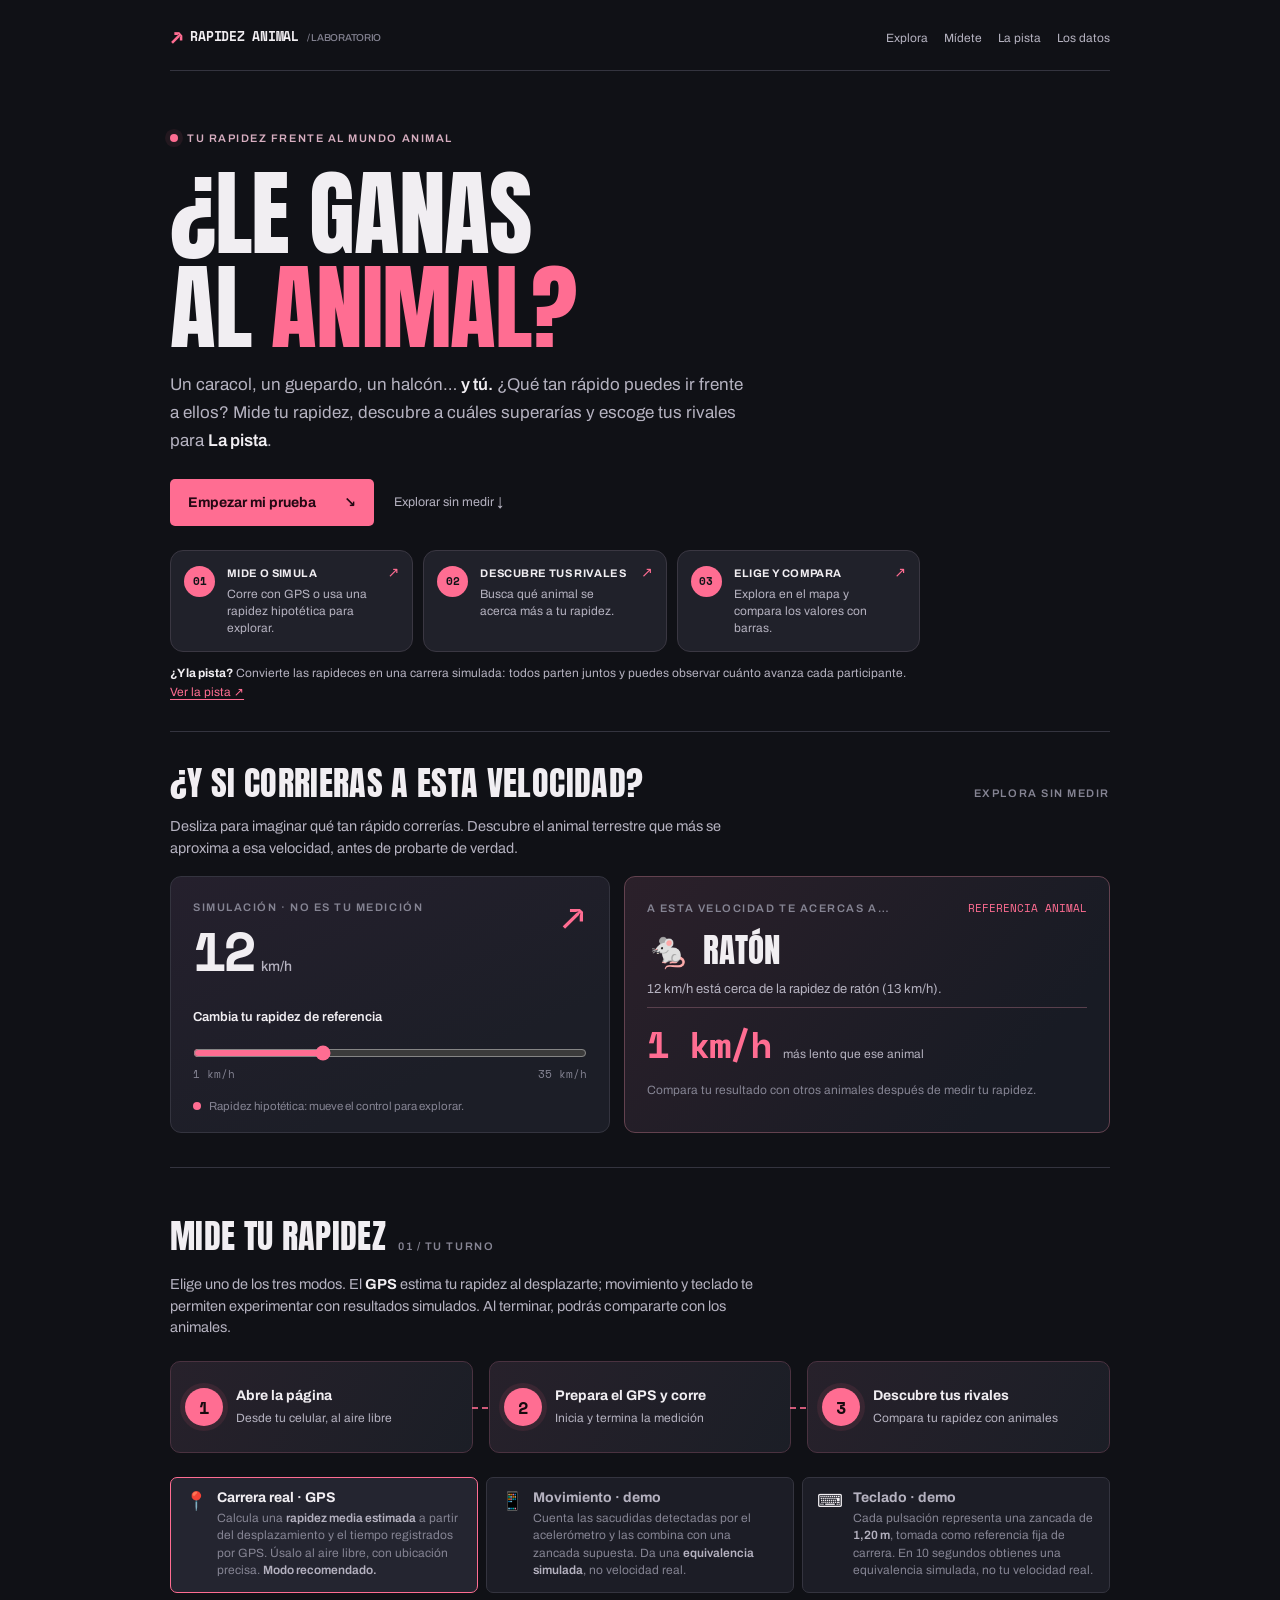
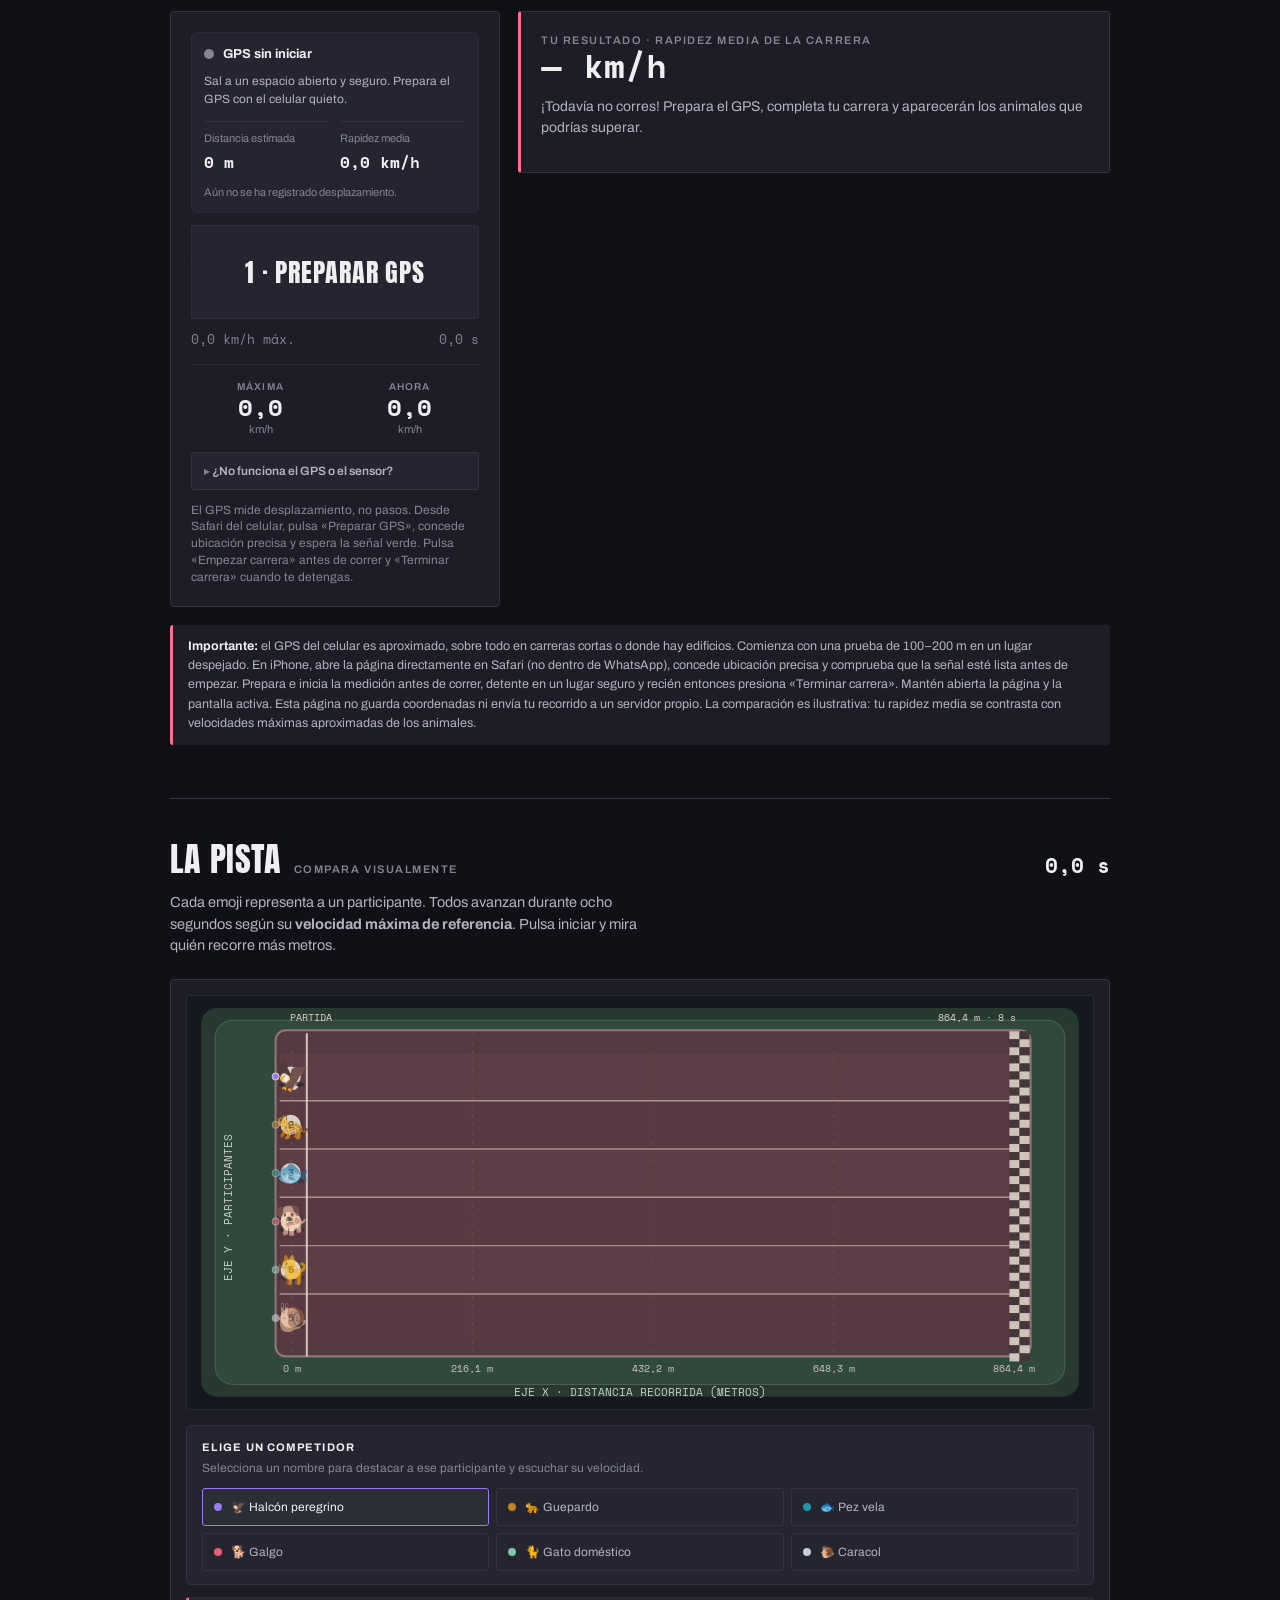
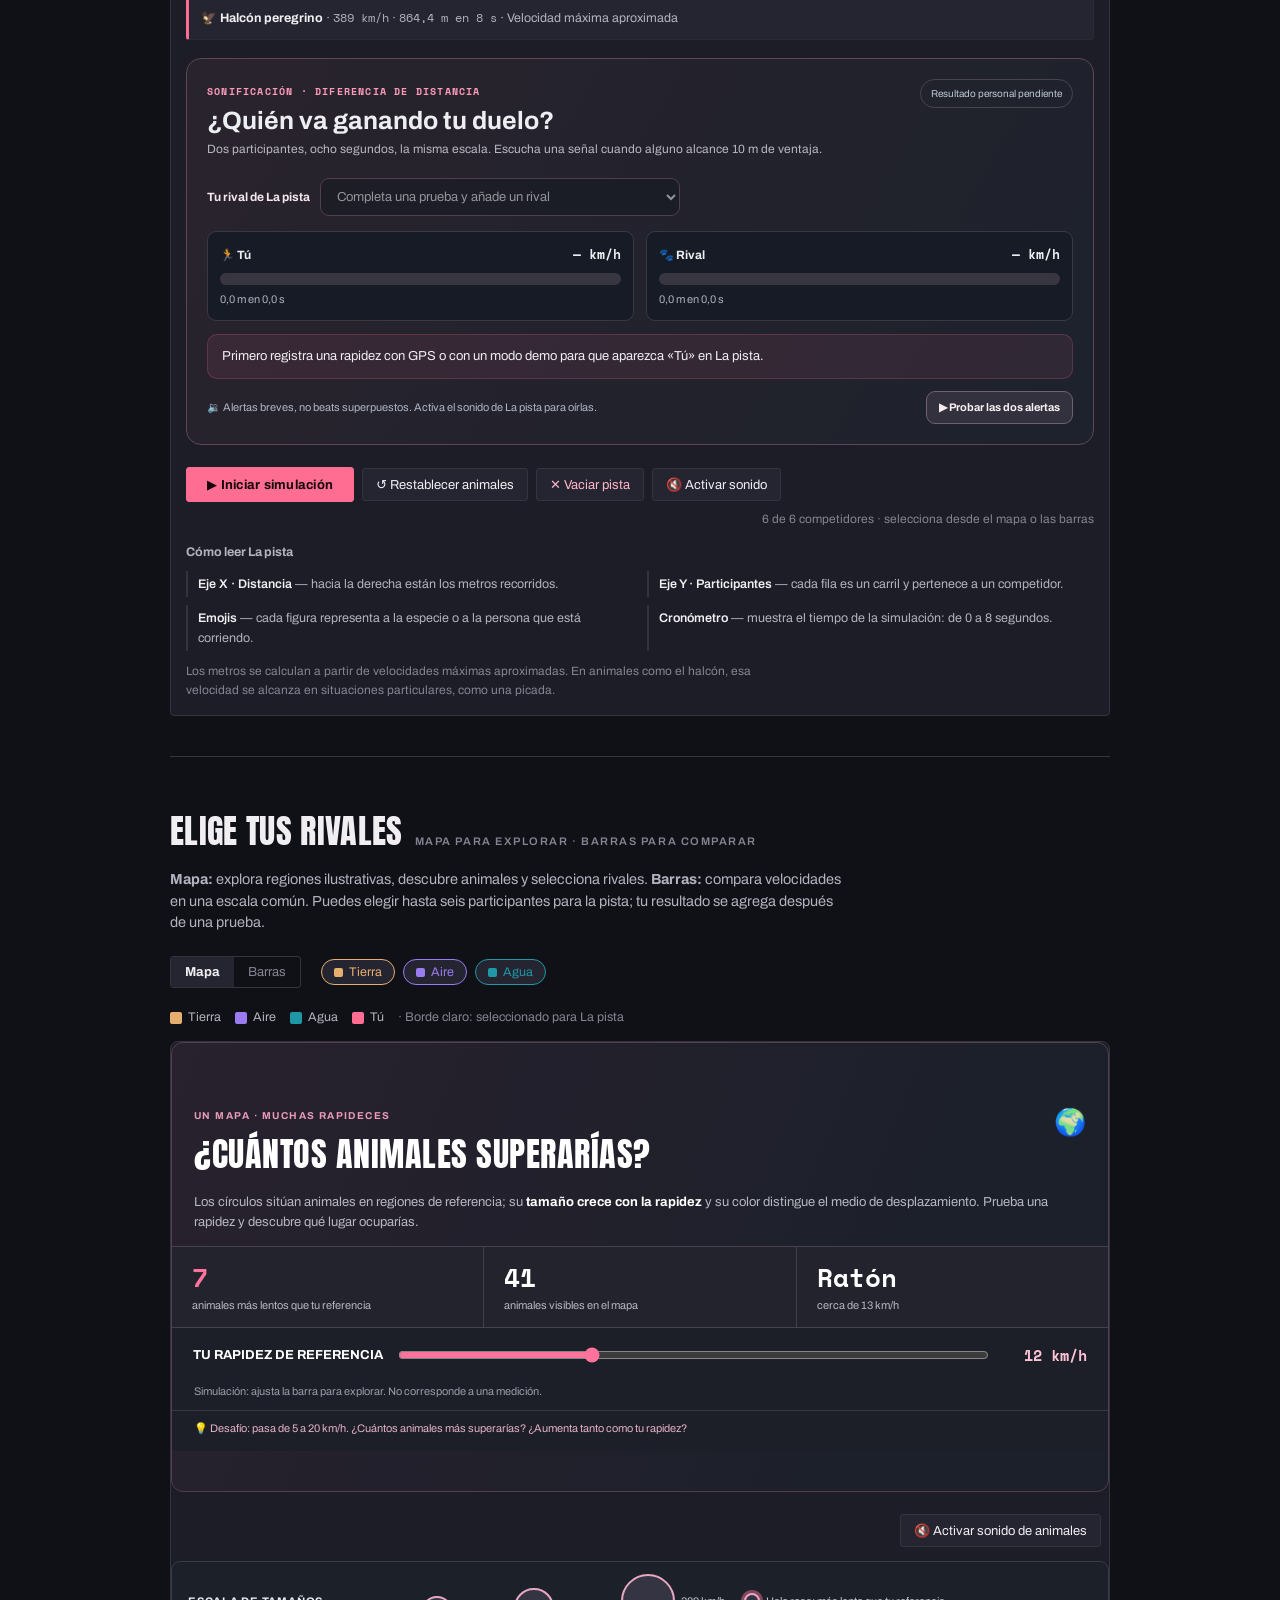
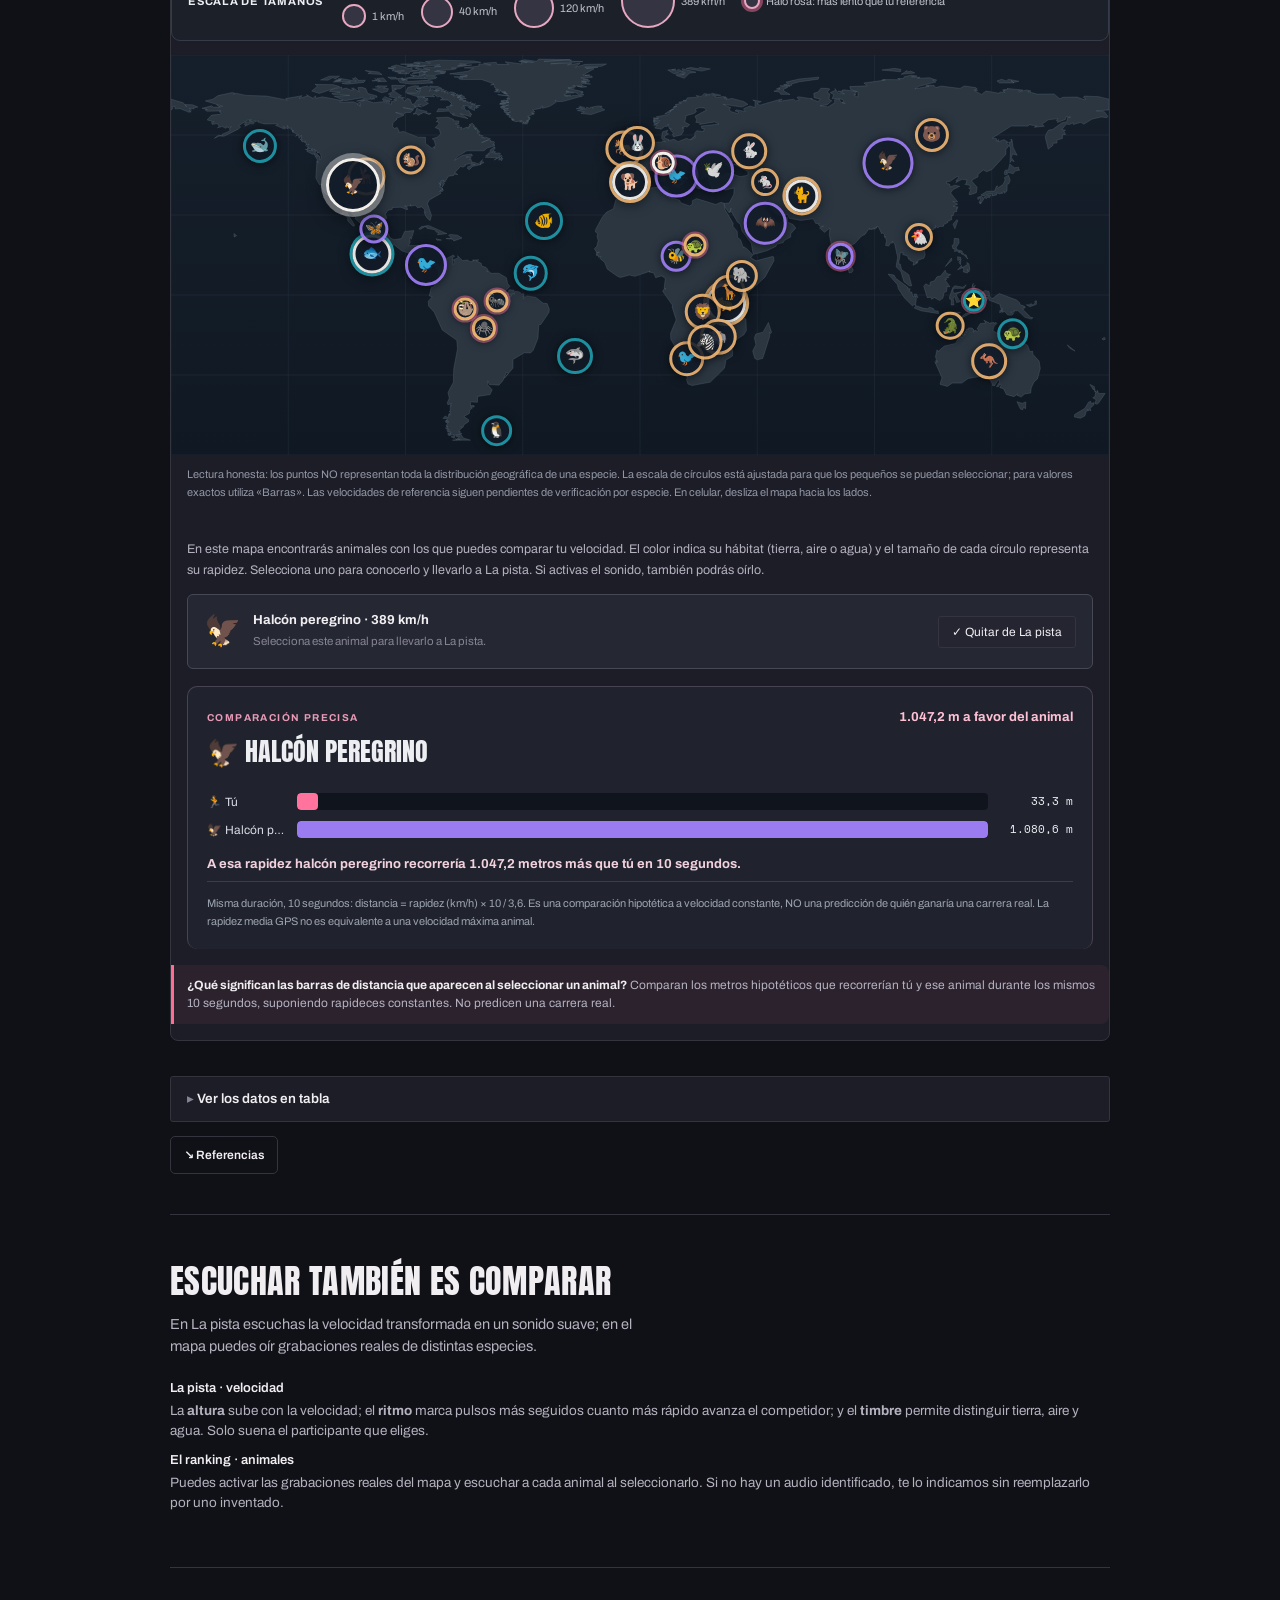
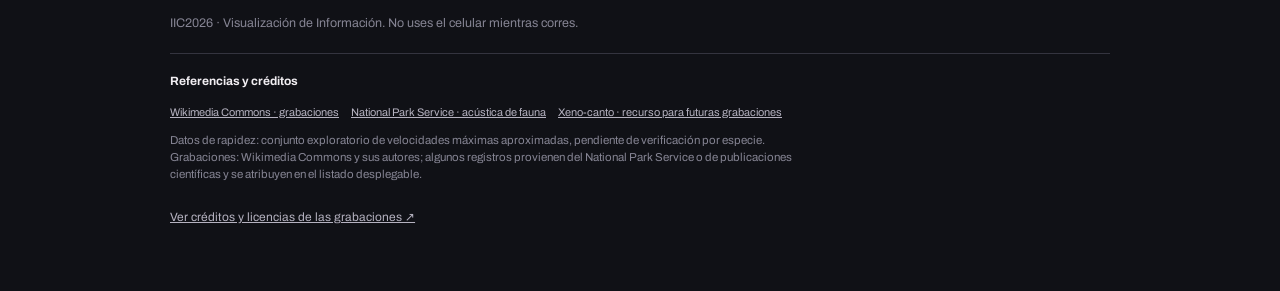
==== commit 3f7e8cf5: "Add sonificacion_carrera.js script to index.html feat: integrar sonificación de ventajas y panel de " ====
--- a/index.html
+++ b/index.html
@@ -244,5 +244,6 @@
 </div>
 <script src="js/velocidad.js"></script>
 <script src="js/mapa_claro.js"></script>
+<script src="js/sonificacion_carrera.js"></script>
 </body>
 </html>
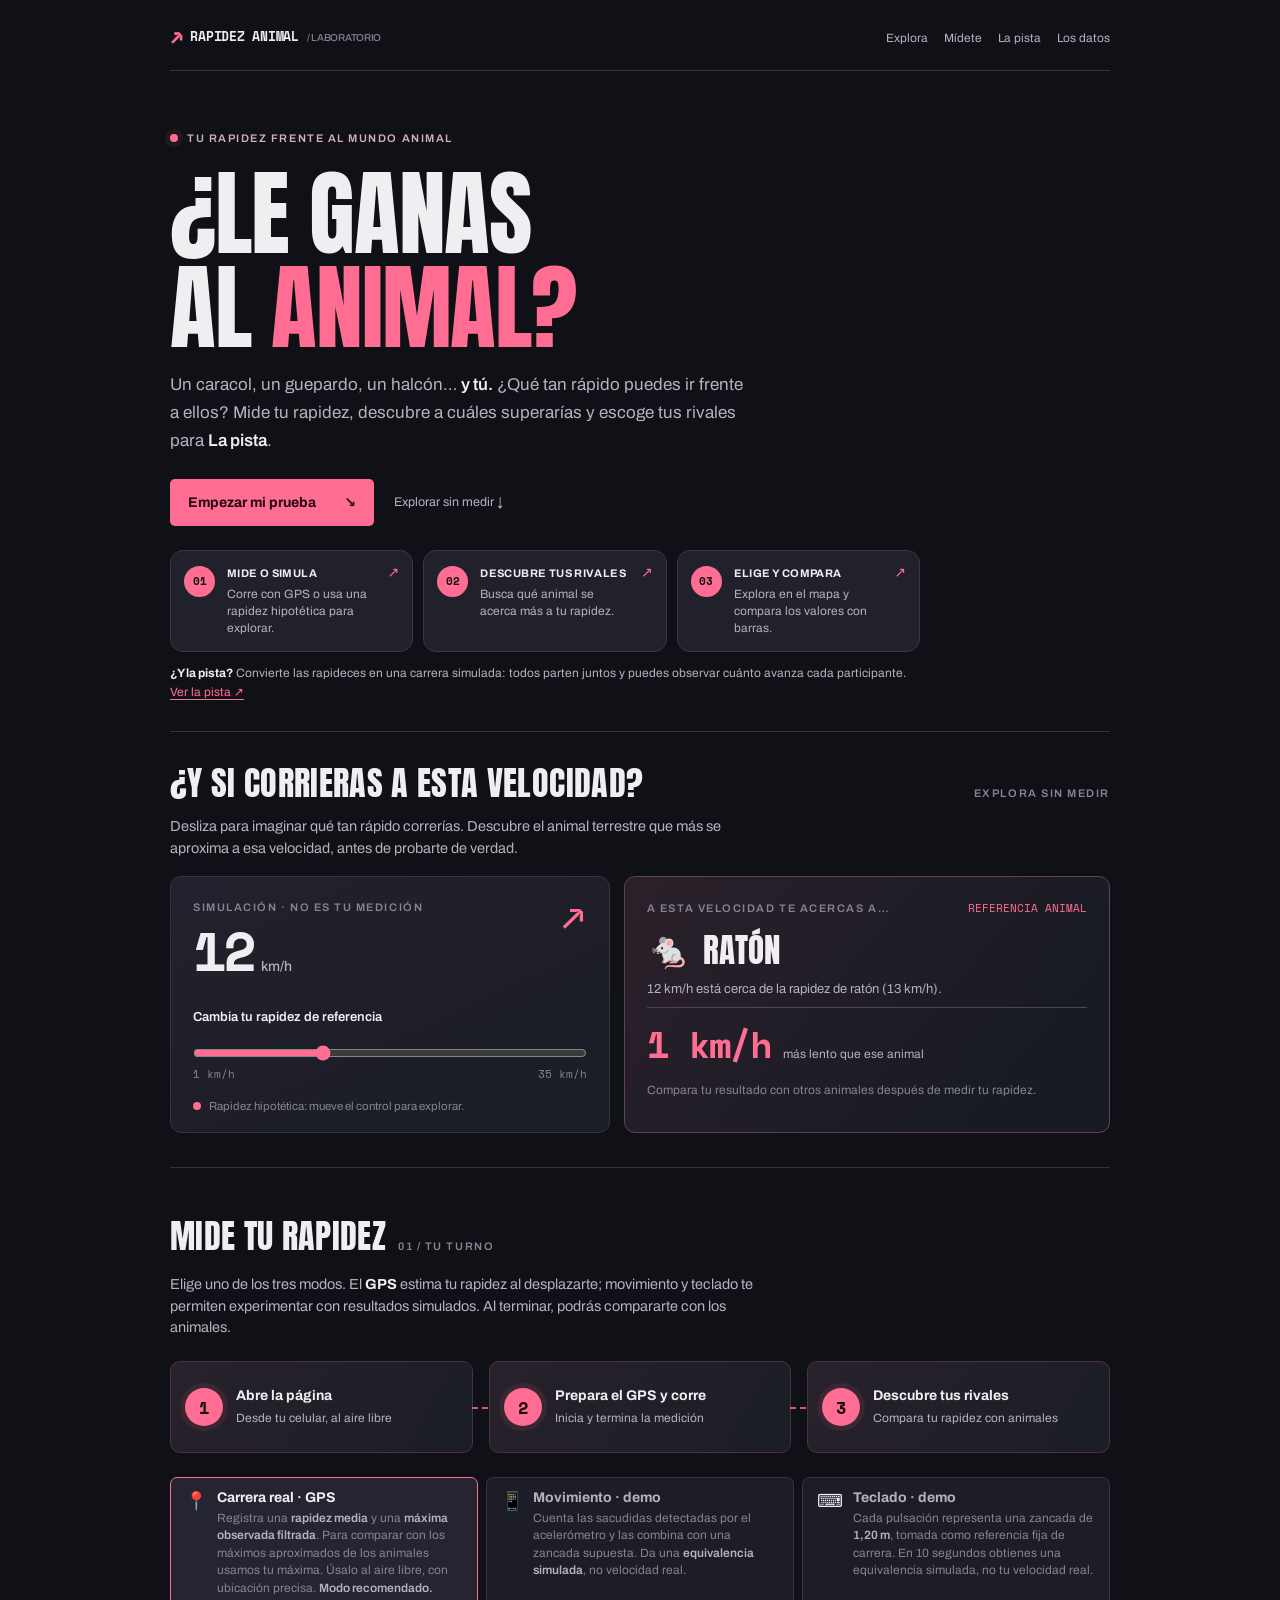
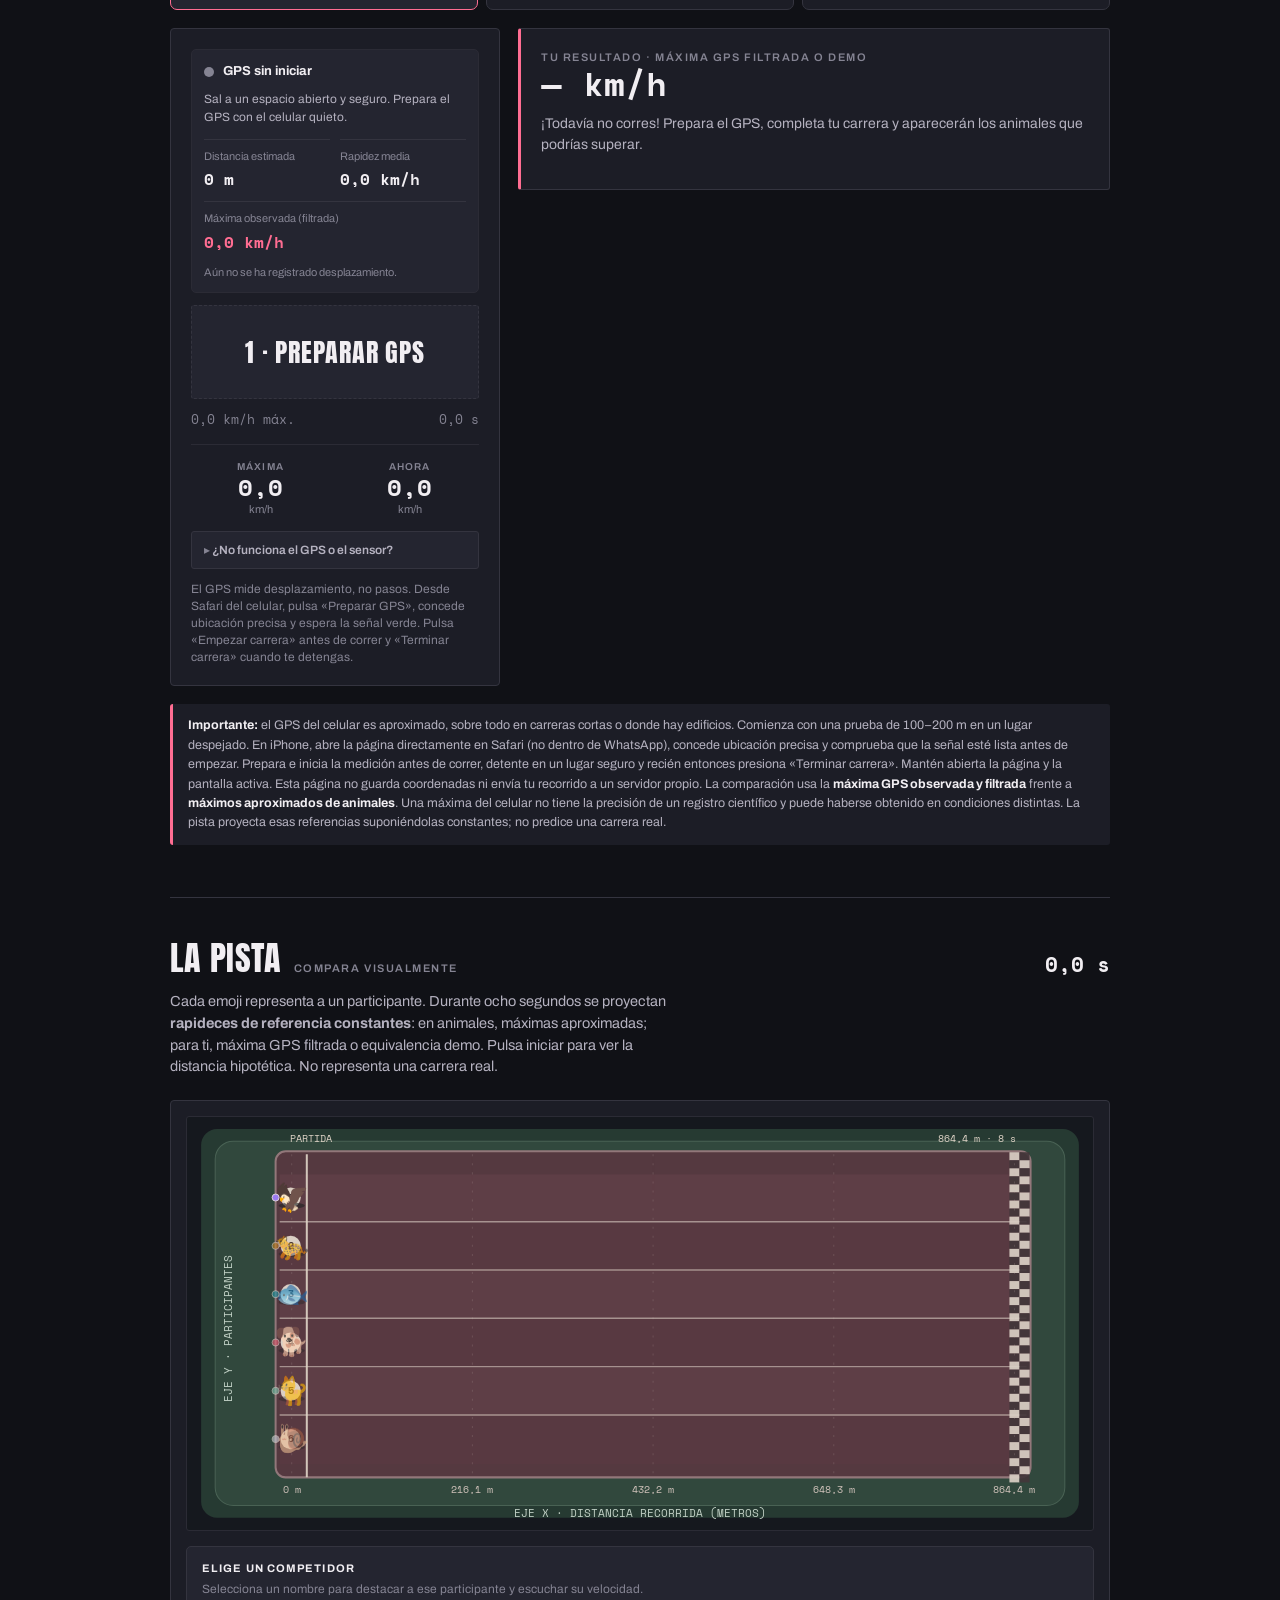
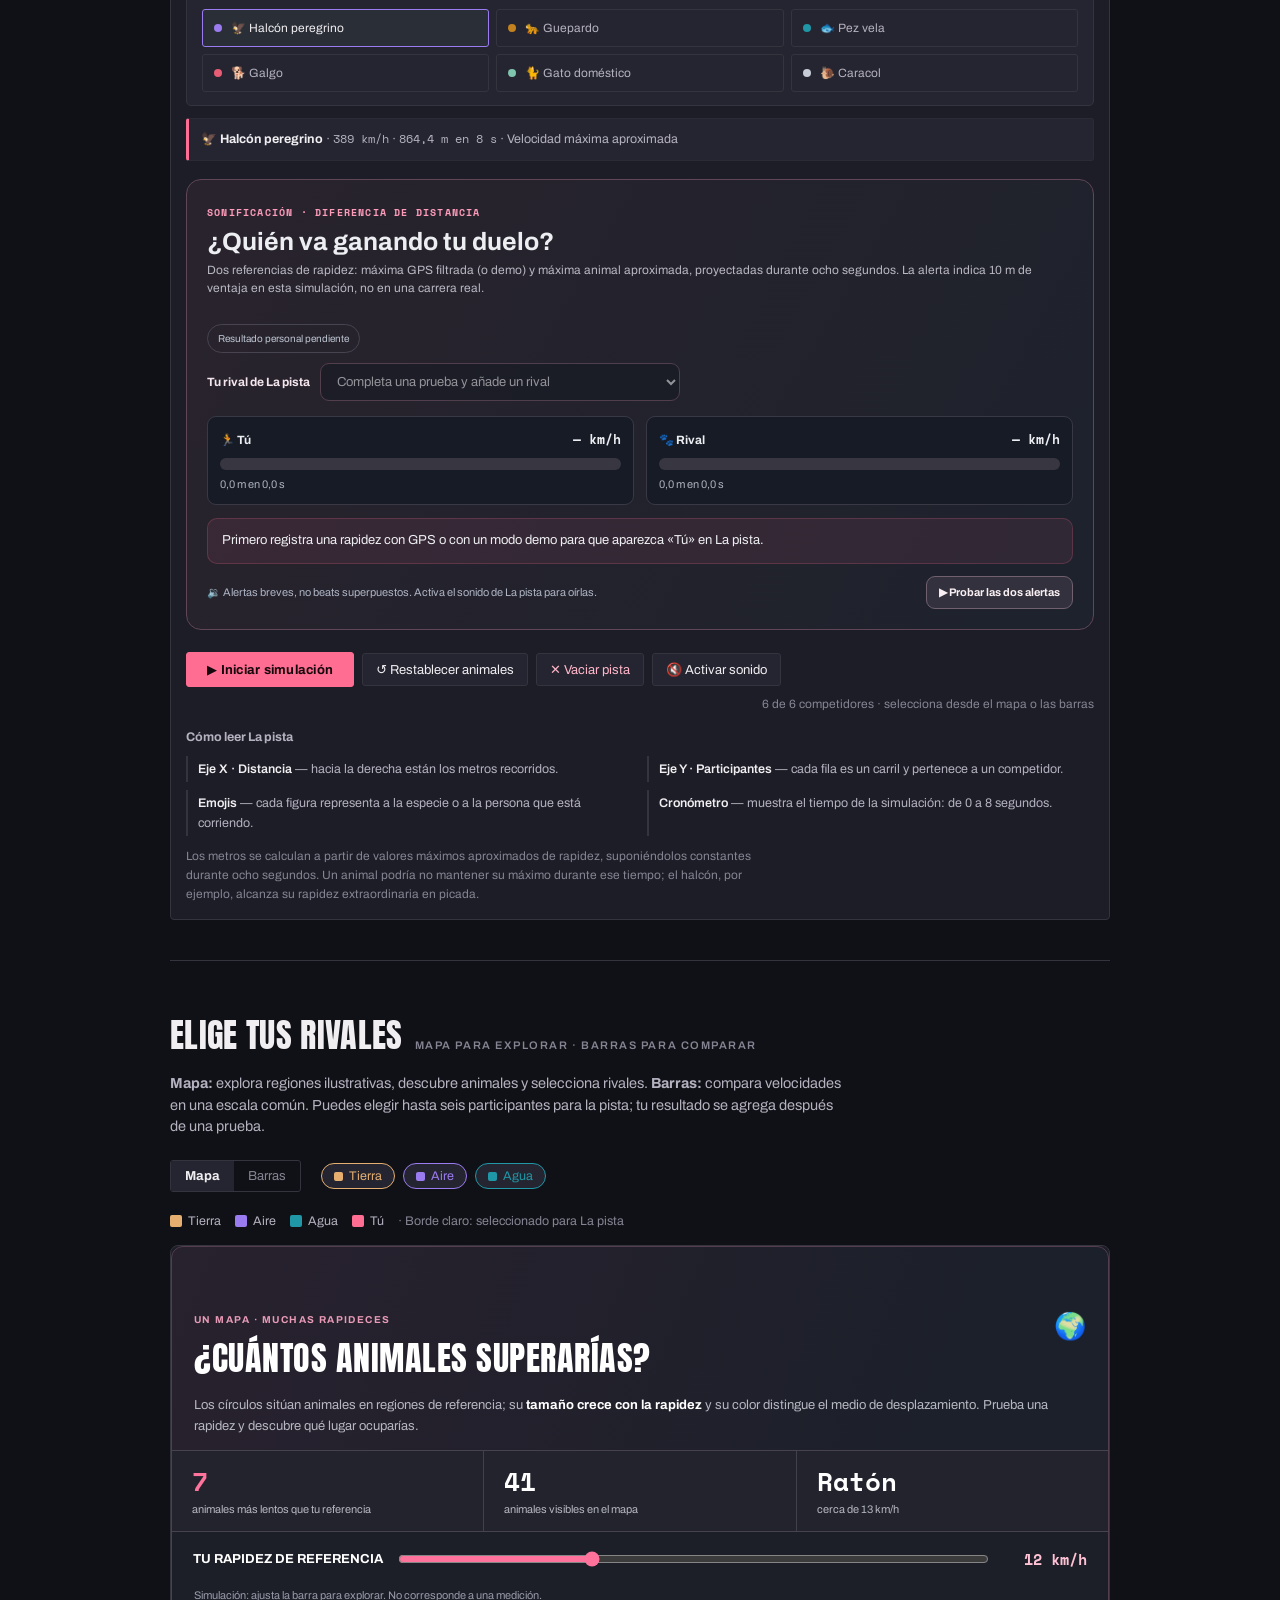
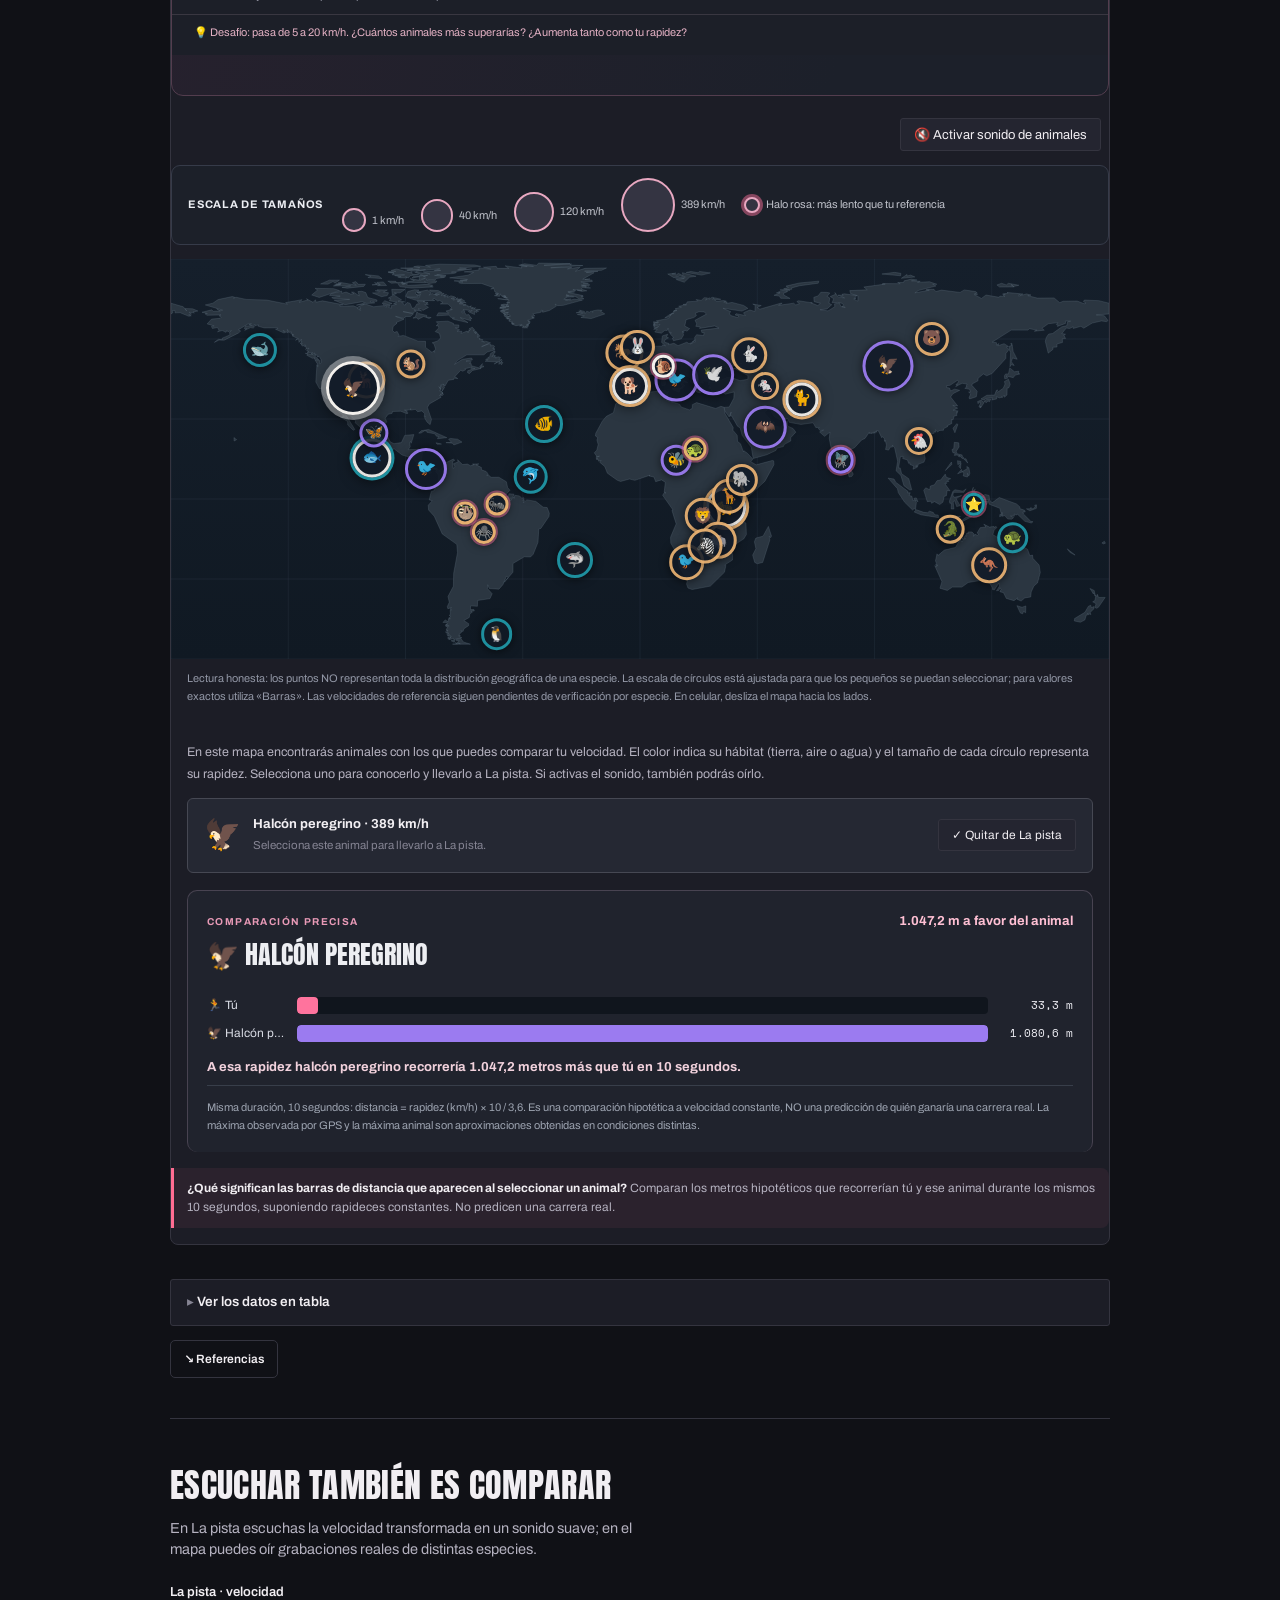
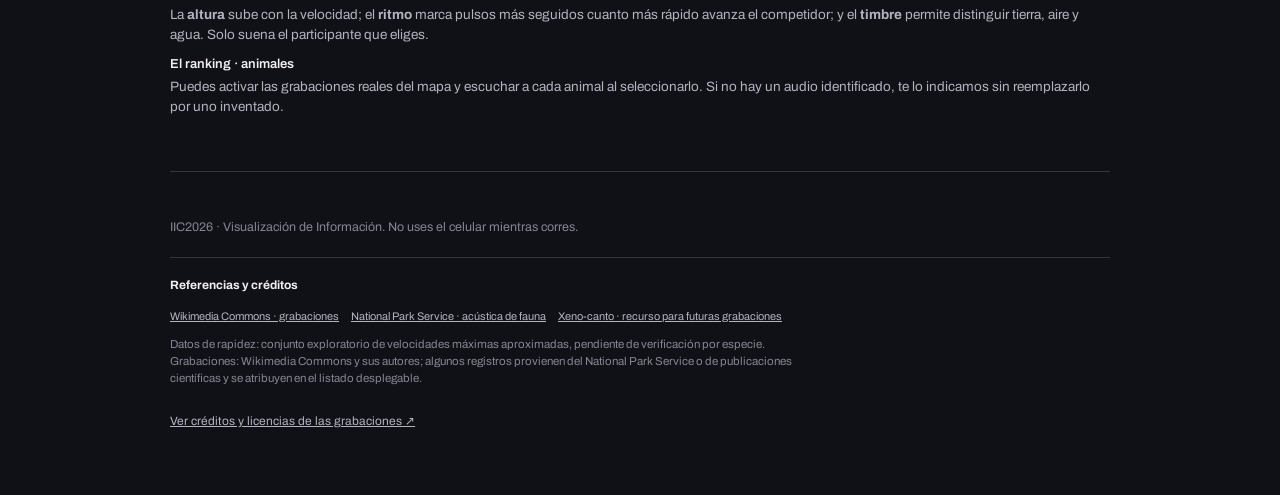
==== commit 3360cc92: "Update GPS and motion descriptions in index.html" ====
--- a/index.html
+++ b/index.html
@@ -23,6 +23,10 @@
 .v4-map-help strong{color:var(--ink,#edeef2)}
 @media(max-width:850px){.v4-journey{grid-template-columns:1fr;gap:8px}.v4-journey-card{padding:12px 14px}.v4-card-body small{font-size:12px}}
 @media(prefers-reduced-motion:reduce){.v4-journey-card{transition:none}.v4-journey-card:hover{transform:none}}
+/* GPS: los dos valores se muestran sin ocultar la media */
+.gps-metrics{grid-template-columns:repeat(2,minmax(0,1fr))}
+.gps-metrics .gps-peak{grid-column:1/-1;border-top:1px solid var(--line);padding-top:8px}
+.gps-metrics .gps-peak strong{color:var(--tu,#e85d75)}
 </style>
 </head>
 <body>
@@ -84,7 +88,7 @@
 <div class="modes" id="modes">
 <button aria-pressed="true" class="mode" data-mode="gps">
 <span class="mi">📍</span><span class="mt">Carrera real · GPS</span>
-<span class="md">Calcula una <b>rapidez media estimada</b> a partir del desplazamiento y el tiempo registrados por GPS. Úsalo al aire libre, con ubicación precisa. <b>Modo recomendado.</b></span>
+<span class="md">Registra una <b>rapidez media</b> y una <b>máxima observada filtrada</b>. Para comparar con los máximos aproximados de los animales usamos tu máxima. Úsalo al aire libre, con ubicación precisa. <b>Modo recomendado.</b></span>
 </button>
 <button aria-pressed="false" class="mode" data-mode="motion">
 <span class="mi">📱</span><span class="mt">Movimiento · demo</span>
@@ -103,6 +107,7 @@
 <div class="gps-metrics">
 <div><span>Distancia estimada</span><strong class="mono" id="gpsDistance">0 m</strong></div>
 <div><span>Rapidez media</span><strong class="mono" id="gpsAverage">0,0 km/h</strong></div>
+<div class="gps-peak"><span>Máxima observada (filtrada)</span><strong class="mono" id="gpsPeak">0,0 km/h</strong></div>
 </div>
 <p class="gps-count" id="gpsCount">Lecturas válidas: 0 · Aún no se ha registrado desplazamiento.</p>
 <button class="gps-cancel" hidden="" id="gpsCancel" type="button">Cancelar preparación</button>
@@ -128,18 +133,18 @@
 <p aria-live="polite" class="status" id="status" role="status">Para tu carrera real usa el GPS desde un celular al aire libre.</p>
 </div>
 <div class="verdict" id="verdict">
-<div class="eyebrow">Tu resultado · rapidez media de la carrera</div>
+<div class="eyebrow">Tu resultado · máxima GPS filtrada o demo</div>
 <div class="big" id="myspeed">— km/h</div>
 <p class="beat" id="beatmsg">¡Todavía no corres! Prepara el GPS, completa tu carrera y aparecerán los animales que podrías superar.</p>
 <div class="result-rival" hidden="" id="result-rival"></div>
 <ul id="beatlist"></ul>
 </div>
 </div>
-<p class="race-disclaimer"><strong>Importante:</strong> el GPS del celular es aproximado, sobre todo en carreras cortas o donde hay edificios. Comienza con una prueba de 100–200 m en un lugar despejado. En iPhone, abre la página directamente en Safari (no dentro de WhatsApp), concede ubicación precisa y comprueba que la señal esté lista antes de empezar. Prepara e inicia la medición antes de correr, detente en un lugar seguro y recién entonces presiona «Terminar carrera». Mantén abierta la página y la pantalla activa. Esta página no guarda coordenadas ni envía tu recorrido a un servidor propio. La comparación es ilustrativa: tu rapidez media se contrasta con velocidades máximas aproximadas de los animales.</p>
+<p class="race-disclaimer"><strong>Importante:</strong> el GPS del celular es aproximado, sobre todo en carreras cortas o donde hay edificios. Comienza con una prueba de 100–200 m en un lugar despejado. En iPhone, abre la página directamente en Safari (no dentro de WhatsApp), concede ubicación precisa y comprueba que la señal esté lista antes de empezar. Prepara e inicia la medición antes de correr, detente en un lugar seguro y recién entonces presiona «Terminar carrera». Mantén abierta la página y la pantalla activa. Esta página no guarda coordenadas ni envía tu recorrido a un servidor propio. La comparación usa la <strong>máxima GPS observada y filtrada</strong> frente a <strong>máximos aproximados de animales</strong>. Una máxima del celular no tiene la precisión de un registro científico y puede haberse obtenido en condiciones distintas. La pista proyecta esas referencias suponiéndolas constantes; no predice una carrera real.</p>
 </section>
 <section aria-labelledby="intro-title" class="intro-section" id="pista">
 <div class="sec-head"><h2 class="display" id="intro-title">La pista</h2><span class="eyebrow">Compara visualmente</span><span class="intro-time mono" id="intro-time">0,0 s</span></div>
-<p class="sec-note">Cada emoji representa a un participante. Todos avanzan durante ocho segundos según su <strong>velocidad máxima de referencia</strong>. Pulsa iniciar y mira quién recorre más metros.</p>
+<p class="sec-note">Cada emoji representa a un participante. Durante ocho segundos se proyectan <strong>rapideces de referencia constantes</strong>: en animales, máximas aproximadas; para ti, máxima GPS filtrada o equivalencia demo. Pulsa iniciar para ver la distancia hipotética. No representa una carrera real.</p>
 <div class="intro-viz">
 <div class="track-layout">
 <div class="track-main">
@@ -170,7 +175,7 @@
 <span><b>Emojis</b> — cada figura representa a la especie o a la persona que está corriendo.</span>
 <span><b>Cronómetro</b> — muestra el tiempo de la simulación: de 0 a 8 segundos.</span>
 </div>
-<p>Los metros se calculan a partir de velocidades máximas aproximadas. En animales como el halcón, esa velocidad se alcanza en situaciones particulares, como una picada.</p>
+<p>Los metros se calculan a partir de valores máximos aproximados de rapidez, suponiéndolos constantes durante ocho segundos. Un animal podría no mantener su máximo durante ese tiempo; el halcón, por ejemplo, alcanza su rapidez extraordinaria en picada.</p>
 </div>
 </div>
 </section>
